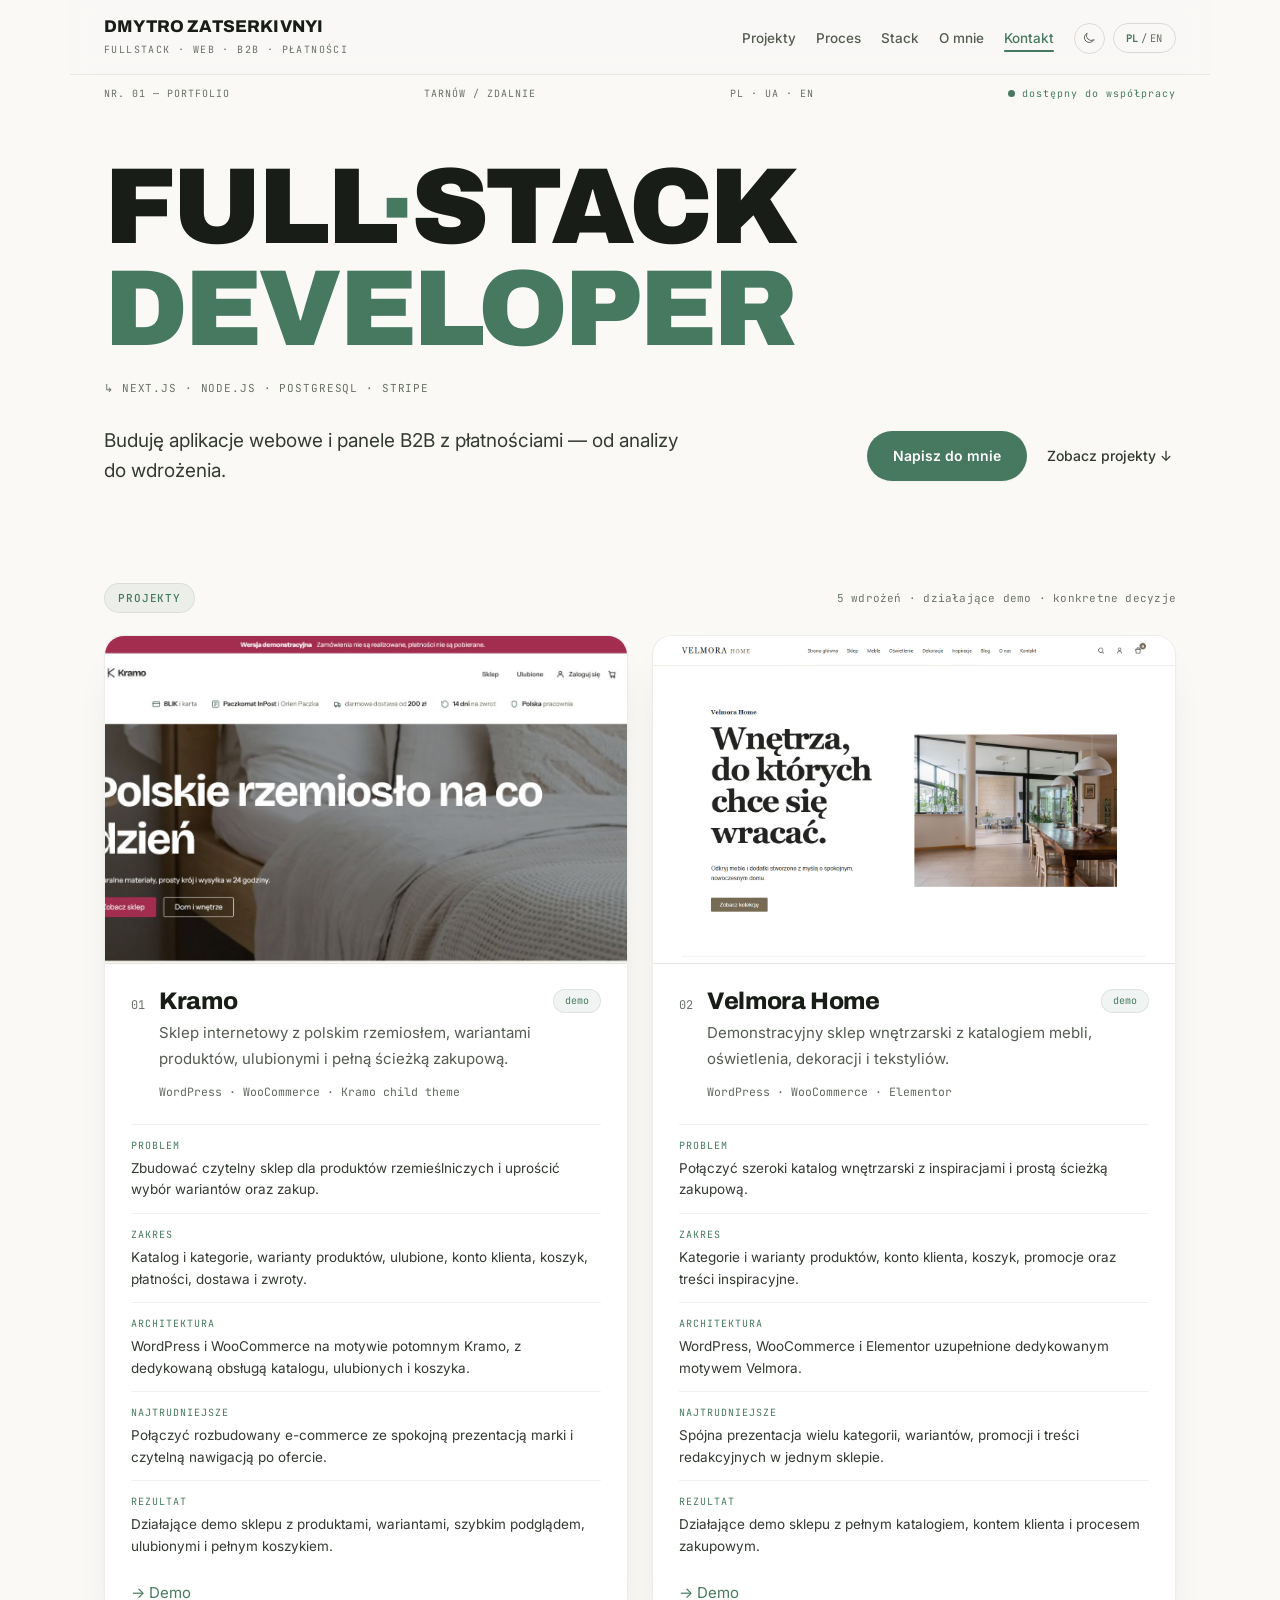
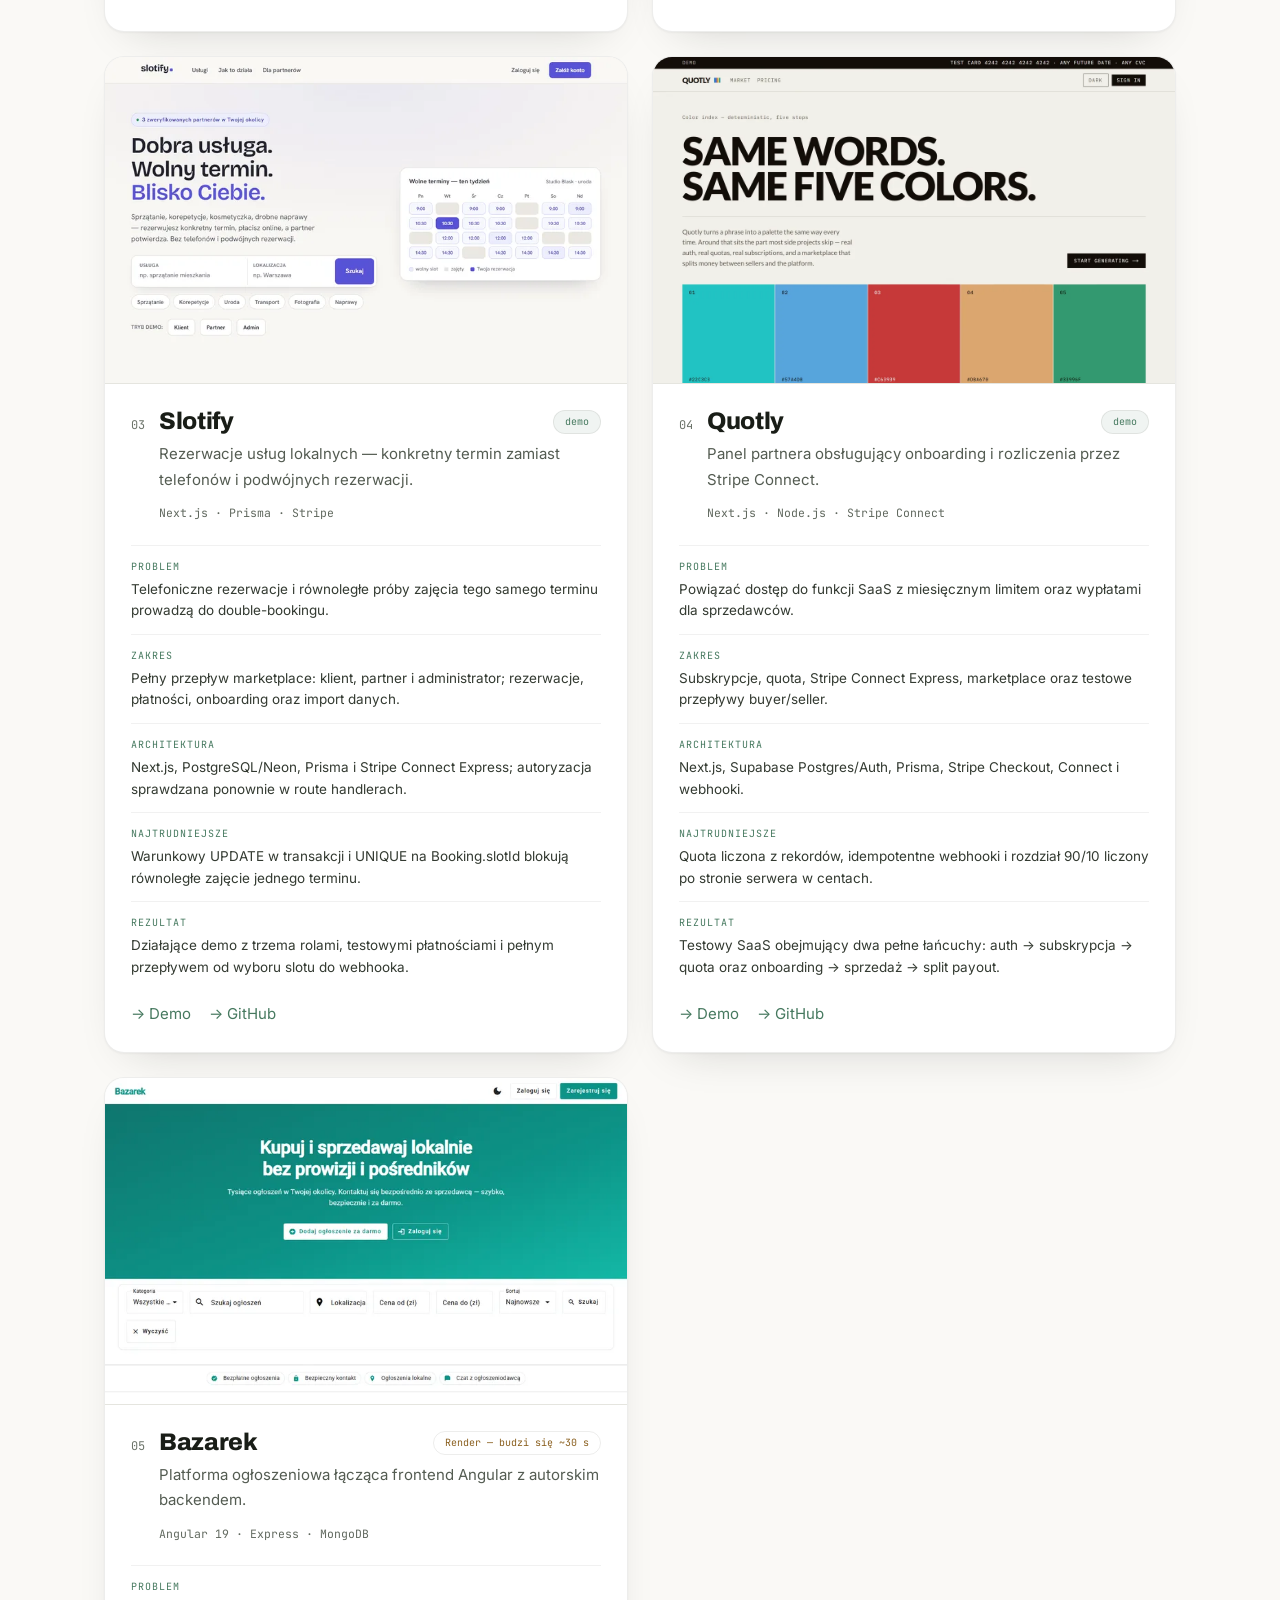
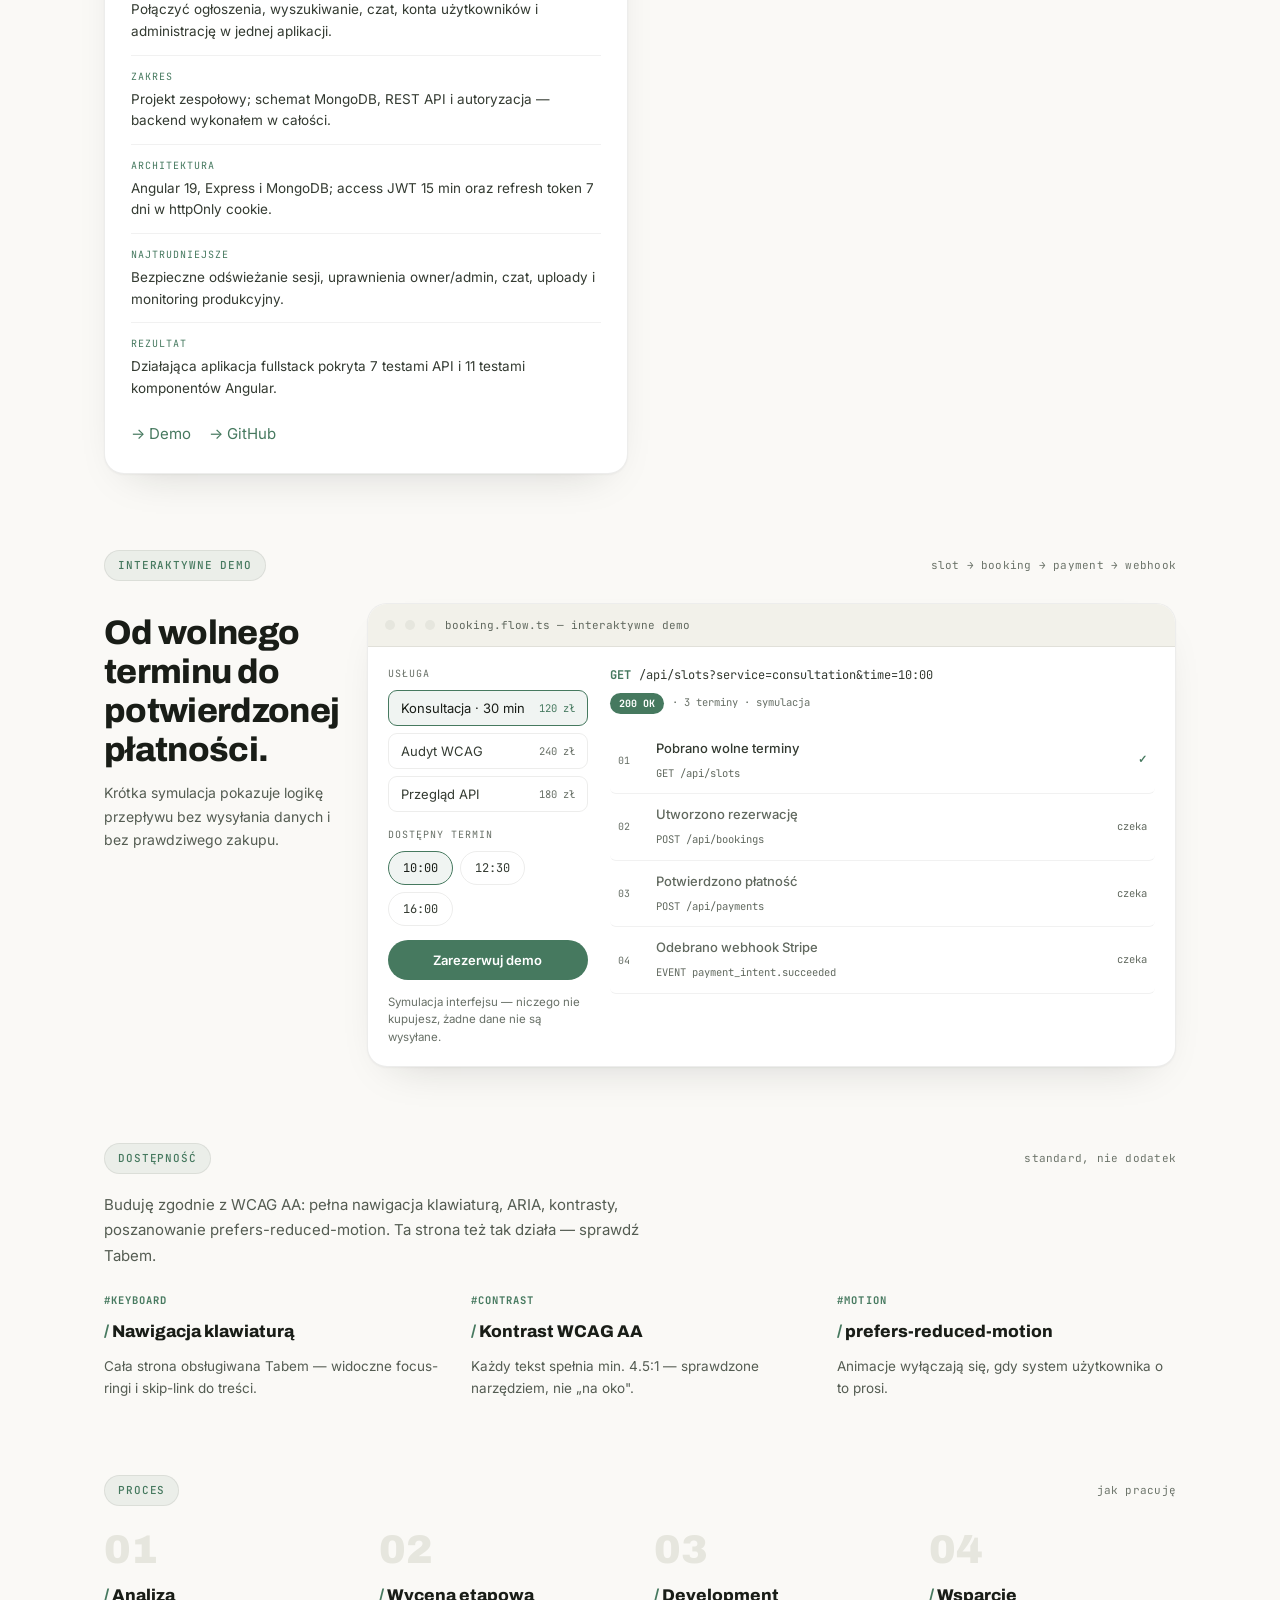
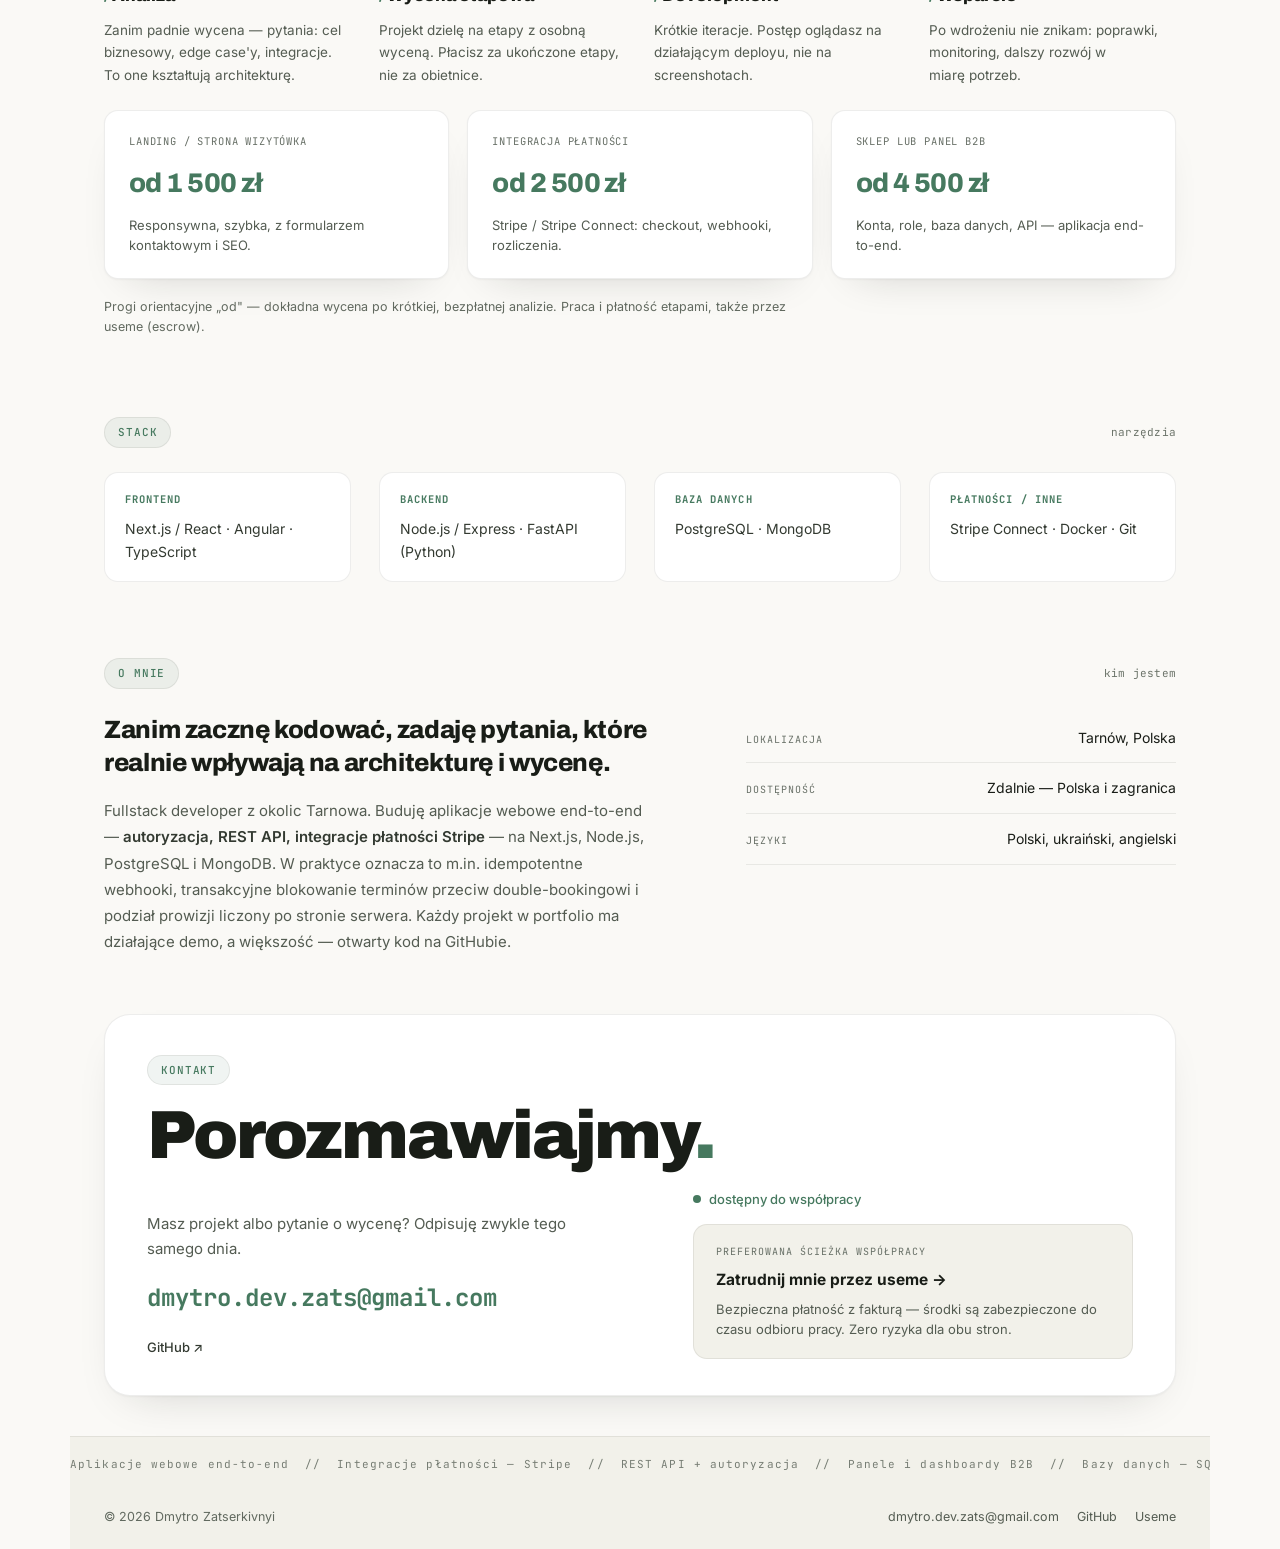
==== index.html @ b6a6f8d4 "Update Kramo demo link" ====
<!DOCTYPE html>
<html lang="pl" data-lang="pl">
<head>
<meta charset="UTF-8">
<script src="theme-init.js"></script>
<meta name="viewport" content="width=device-width, initial-scale=1.0">
<meta name="theme-color" content="#faf9f6">
<title>Dmytro Zatserkivnyi — Fullstack Developer</title>
<meta name="description" content="Fullstack developer — Next.js, Node.js, PostgreSQL, integracje płatności (Stripe Connect). Aplikacje webowe end-to-end, praca zdalna.">
<meta name="robots" content="index, follow, max-image-preview:large">
<meta property="og:type" content="website">
<meta property="og:title" content="Dmytro Zatserkivnyi — Fullstack Developer">
<meta property="og:description" content="Fullstack developer — Next.js, Node.js, PostgreSQL, integracje płatności (Stripe Connect). Aplikacje webowe end-to-end.">
<meta property="og:url" content="https://dmytro-dev.pl/">
<meta property="og:image" content="https://dmytro-dev.pl/og-image.png">
<meta property="og:image:width" content="1200">
<meta property="og:image:height" content="630">
<meta property="og:image:alt" content="Dmytro Zatserkivnyi — Fullstack Developer, Next.js, Node.js, PostgreSQL i Stripe">
<meta name="twitter:card" content="summary_large_image">
<meta name="twitter:title" content="Dmytro Zatserkivnyi — Fullstack Developer">
<meta name="twitter:description" content="Aplikacje webowe i panele B2B z płatnościami — od analizy do wdrożenia.">
<meta name="twitter:image" content="https://dmytro-dev.pl/og-image.png">
<meta name="twitter:image:alt" content="Dmytro Zatserkivnyi — Fullstack Developer">
<link rel="canonical" href="https://dmytro-dev.pl/">
<link rel="sitemap" type="application/xml" href="sitemap.xml">
<link rel="icon" type="image/png" href="favicon.png">
<link rel="preconnect" href="https://fonts.googleapis.com">
<link rel="preconnect" href="https://fonts.gstatic.com" crossorigin>
<link href="https://fonts.googleapis.com/css2?family=Archivo:wght@800;900&family=Inter:wght@400;500;600;700&family=JetBrains+Mono:wght@400;500;700&display=swap" rel="stylesheet">
<noscript><link href="https://fonts.googleapis.com/css2?family=Archivo:wght@800;900&family=Inter:wght@400;500;600;700&family=JetBrains+Mono:wght@400;500;700&display=swap" rel="stylesheet"></noscript>
<link rel="stylesheet" href="styles.css">
<script type="application/ld+json">
{
  "@context": "https://schema.org",
  "@type": "Person",
  "name": "Dmytro Zatserkivnyi",
  "jobTitle": "Fullstack Developer",
  "url": "https://dmytro-dev.pl/",
  "email": "mailto:dmytro.dev.zats@gmail.com",
  "address": { "@type": "PostalAddress", "addressLocality": "Tarnów", "addressCountry": "PL" },
  "sameAs": [
    "https://github.com/DmRzAt",
    "https://useme.com/pl/roles/contractor/dmytro-zatserkivnyi,629682/"
  ],
  "knowsAbout": ["Next.js", "Node.js", "PostgreSQL", "MongoDB", "Stripe Connect", "Angular", "REST API", "WCAG"]
}
</script>
</head>
<body>

<div class="scroll-progress" id="scrollProgress" aria-hidden="true"></div>

<a href="#main" class="skip-link" data-i18n="ui.skip">Przejdź do treści</a>

<div class="sheet">

  <!-- MASTHEAD -->
  <header class="masthead">
    <div>
      <div class="mast-name">DMYTRO ZATSERKIVNYI</div>
      <div class="mast-sub" data-i18n="mast.sub">FULLSTACK · WEB · B2B · PŁATNOŚCI</div>
    </div>
    <div class="mast-right">
      <button class="nav-toggle" id="navToggle" type="button" aria-expanded="false" aria-controls="navLinks">
        <span class="sr-only" data-i18n="nav.menu">Menu</span>
        <span class="nav-toggle-icon" aria-hidden="true"><span></span><span></span></span>
      </button>
      <nav class="nav-links" id="navLinks" aria-label="Główna nawigacja">
        <a href="#projects" class="u-link" data-i18n="nav.projects">Projekty</a>
        <a href="#process" class="u-link" data-i18n="nav.process">Proces</a>
        <a href="#stack" class="u-link" data-i18n="nav.stack">Stack</a>
        <a href="#about" class="u-link" data-i18n="nav.about">O mnie</a>
        <a href="#contact" class="u-link" data-i18n="nav.contact">Kontakt</a>
      </nav>
      <div class="nav-actions">
        <button class="theme-toggle" id="themeToggle" type="button" aria-label="Włącz ciemny motyw" title="Włącz ciemny motyw">
          <span class="sr-only" id="themeToggleLabel">Włącz ciemny motyw</span>
          <svg class="theme-icon theme-icon-sun" viewBox="0 0 24 24" aria-hidden="true">
            <circle cx="12" cy="12" r="3.5"></circle>
            <path d="M12 2v2M12 20v2M4.93 4.93l1.42 1.42M17.66 17.66l1.41 1.41M2 12h2M20 12h2M4.93 19.07l1.42-1.42M17.66 6.34l1.41-1.41"></path>
          </svg>
          <svg class="theme-icon theme-icon-moon" viewBox="0 0 24 24" aria-hidden="true">
            <path d="M20.2 15.3A8.5 8.5 0 0 1 8.7 3.8 8.5 8.5 0 1 0 20.2 15.3Z"></path>
          </svg>
        </button>
        <button class="lang-toggle" id="langToggle" type="button">
          <span class="lang-opt" data-opt="pl">PL</span>/<span class="lang-opt" data-opt="en">EN</span>
        </button>
      </div>
    </div>
  </header>

  <!-- PASEK META -->
  <div class="meta-strip">
    <span data-i18n="meta.nr">NR. 01 — PORTFOLIO</span>
    <span data-i18n="meta.loc">TARNÓW / ZDALNIE</span>
    <span>PL · UA · EN</span>
    <span class="live" data-i18n="hero.eyebrow">dostępny do współpracy</span>
  </div>

  <!-- GIGANTYCZNY NAGŁÓWEK -->
  <div class="headline">
    <h1>
      <span class="sr-only">Dmytro Zatserkivnyi — </span>
      <span class="hl-line hl-solid anim" style="--d:0ms">FULL<span class="dot">·</span>STACK</span>
      <span class="hl-line hl-outline anim" style="--d:80ms">DEVELOPER</span>
    </h1>
    <div class="hl-note anim" style="--d:160ms" data-i18n="hl.note">↳ NEXT.JS · NODE.JS · POSTGRESQL · STRIPE</div>
  </div>

  <!-- KRÓTKI LEAD; dowód pracy zaczyna się bezpośrednio poniżej -->
  <div class="hero-intro">
    <p class="lead-text anim" style="--d:220ms" data-i18n-html="hero.sub">
      Buduję aplikacje webowe i panele B2B z płatnościami — od analizy do wdrożenia.
    </p>
    <div class="cta-row anim" style="--d:280ms">
      <a href="#contact" class="btn btn-primary" data-i18n="hero.cta2">Napisz do mnie</a>
      <a href="#projects" class="text-link u-link"><span data-i18n="hero.cta1">Zobacz projekty</span> ↓</a>
    </div>
  </div>

  <main id="main">

    <!-- PROJEKTY — wszystkie case studies mają równą rangę -->
    <section id="projects">
      <div class="fig-head reveal">
        <h2 class="fig-label" data-i18n="projects.title">Projekty</h2>
        <span class="fig-rule"></span>
        <span class="fig-sub" data-i18n="projects.eyebrow">5 wdrożeń · działające demo · konkretne decyzje</span>
      </div>
      <div class="projects-grid reveal" id="projectsGrid">
        <article class="project-card" data-project-id="kramo">
          <a class="project-media" href="https://p01--kramo-wp--bpk4d66g4n48.code.run/" target="_blank" rel="noopener" aria-label="Otwórz demo Kramo">
            <img src="assets/kramo.jpg" alt="Kramo — strona główna sklepu z polskim rzemiosłem" width="1265" height="712" fetchpriority="high" decoding="async" data-project-image>
          </a>
          <div class="project-content">
            <header class="project-summary">
              <span class="case-index">01</span>
              <h3 class="case-name" data-project-name>Kramo</h3>
              <span class="case-status" data-project-status>demo</span>
              <p class="case-summary-copy" data-project-summary>Sklep internetowy z polskim rzemiosłem, wariantami produktów, ulubionymi i pełną ścieżką zakupową.</p>
              <span class="case-stack" data-project-stack>WordPress · WooCommerce · Kramo child theme</span>
            </header>
            <dl class="case-grid">
              <div class="case-fact"><dt data-i18n="case.problem">Problem</dt><dd data-case-value="problem">Zbudować czytelny sklep dla produktów rzemieślniczych i uprościć wybór wariantów oraz zakup.</dd></div>
              <div class="case-fact"><dt data-i18n="case.scope">Zakres</dt><dd data-case-value="scope">Katalog i kategorie, warianty produktów, ulubione, konto klienta, koszyk, płatności, dostawa i zwroty.</dd></div>
              <div class="case-fact"><dt data-i18n="case.architecture">Architektura</dt><dd data-case-value="architecture">WordPress i WooCommerce na motywie potomnym Kramo, z dedykowaną obsługą katalogu, ulubionych i koszyka.</dd></div>
              <div class="case-fact"><dt data-i18n="case.challenge">Najtrudniejsze</dt><dd data-case-value="challenge">Połączyć rozbudowany e-commerce ze spokojną prezentacją marki i czytelną nawigacją po ofercie.</dd></div>
              <div class="case-fact"><dt data-i18n="case.result">Rezultat</dt><dd data-case-value="result">Działające demo sklepu z produktami, wariantami, szybkim podglądem, ulubionymi i pełnym koszykiem.</dd></div>
            </dl>
            <div class="case-links"><a class="u-link" href="https://p01--kramo-wp--bpk4d66g4n48.code.run/" target="_blank" rel="noopener" data-i18n="links.demo">→ Demo</a></div>
          </div>
        </article>

        <article class="project-card" data-project-id="velmora-home">
          <a class="project-media" href="https://velmorahome.infinityfree.io/?i=1" target="_blank" rel="noopener" aria-label="Otwórz demo Velmora Home">
              <picture>
                <source srcset="assets/velmora-home.avif" type="image/avif">
                <source srcset="assets/velmora-home.webp" type="image/webp">
                <img src="assets/velmora-home.png" alt="Velmora Home — strona główna sklepu z meblami i dekoracjami" width="1440" height="900" loading="lazy" decoding="async" data-project-image>
              </picture>
          </a>
          <div class="project-content">
            <header class="project-summary">
              <span class="case-index">02</span>
              <h3 class="case-name" data-project-name>Velmora Home</h3>
              <span class="case-status" data-project-status>demo</span>
              <p class="case-summary-copy" data-project-summary>Demonstracyjny sklep wnętrzarski z katalogiem mebli, oświetlenia, dekoracji i tekstyliów.</p>
              <span class="case-stack" data-project-stack>WordPress · WooCommerce · Elementor</span>
            </header>
              <dl class="case-grid">
                <div class="case-fact"><dt data-i18n="case.problem">Problem</dt><dd data-case-value="problem">Połączyć szeroki katalog wnętrzarski z inspiracjami i prostą ścieżką zakupową.</dd></div>
                <div class="case-fact"><dt data-i18n="case.scope">Zakres</dt><dd data-case-value="scope">Kategorie i warianty produktów, konto klienta, koszyk, promocje oraz treści inspiracyjne.</dd></div>
                <div class="case-fact"><dt data-i18n="case.architecture">Architektura</dt><dd data-case-value="architecture">WordPress, WooCommerce i Elementor uzupełnione dedykowanym motywem Velmora.</dd></div>
                <div class="case-fact"><dt data-i18n="case.challenge">Najtrudniejsze</dt><dd data-case-value="challenge">Spójna prezentacja wielu kategorii, wariantów, promocji i treści redakcyjnych w jednym sklepie.</dd></div>
                <div class="case-fact"><dt data-i18n="case.result">Rezultat</dt><dd data-case-value="result">Działające demo sklepu z pełnym katalogiem, kontem klienta i procesem zakupowym.</dd></div>
              </dl>
              <div class="case-links"><a class="u-link" href="https://velmorahome.infinityfree.io/?i=1" target="_blank" rel="noopener" data-i18n="links.demo">→ Demo</a></div>
          </div>
        </article>

        <article class="project-card" data-project-id="slotify">
          <a class="project-media" href="https://slotify-rho.vercel.app" target="_blank" rel="noopener" aria-label="Otwórz demo Slotify">
            <img src="assets/slotify.webp" alt="Slotify — strona główna z kalendarzem wolnych terminów" width="1280" height="800" loading="lazy" decoding="async" data-project-image>
          </a>
          <div class="project-content">
            <header class="project-summary">
              <span class="case-index">03</span>
              <h3 class="case-name" data-project-name>Slotify</h3>
              <span class="case-status" data-project-status>demo</span>
              <p class="case-summary-copy" data-project-summary>Rezerwacje usług lokalnych — konkretny termin zamiast telefonów i podwójnych rezerwacji.</p>
              <span class="case-stack" data-project-stack>Next.js · Prisma · Stripe</span>
            </header>
            <dl class="case-grid">
              <div class="case-fact"><dt data-i18n="case.problem">Problem</dt><dd data-case-value="problem">Telefoniczne rezerwacje i równoległe próby zajęcia tego samego terminu prowadzą do double-bookingu.</dd></div>
              <div class="case-fact"><dt data-i18n="case.scope">Zakres</dt><dd data-case-value="scope">Pełny przepływ marketplace: klient, partner i administrator; rezerwacje, płatności, onboarding oraz import danych.</dd></div>
              <div class="case-fact"><dt data-i18n="case.architecture">Architektura</dt><dd data-case-value="architecture">Next.js, PostgreSQL/Neon, Prisma i Stripe Connect Express; autoryzacja sprawdzana ponownie w route handlerach.</dd></div>
              <div class="case-fact"><dt data-i18n="case.challenge">Najtrudniejsze</dt><dd data-case-value="challenge">Warunkowy UPDATE w transakcji i UNIQUE na Booking.slotId blokują równoległe zajęcie jednego terminu.</dd></div>
              <div class="case-fact"><dt data-i18n="case.result">Rezultat</dt><dd data-case-value="result">Działające demo z trzema rolami, testowymi płatnościami i pełnym przepływem od wyboru slotu do webhooka.</dd></div>
            </dl>
            <div class="case-links">
              <a class="u-link" href="https://slotify-rho.vercel.app" target="_blank" rel="noopener" data-i18n="links.demo">→ Demo</a>
              <a class="u-link" href="https://github.com/DmRzAt/Slotify" target="_blank" rel="noopener" data-i18n="links.github">→ GitHub</a>
            </div>
          </div>
        </article>

        <article class="project-card" data-project-id="quotly">
          <a class="project-media" href="https://quotly-flax.vercel.app" target="_blank" rel="noopener" aria-label="Otwórz demo Quotly"><img src="assets/quotly.webp" alt="Quotly — landing z generatorem palet i płatnościami Stripe" width="1280" height="800" loading="lazy" decoding="async" data-project-image></a>
          <div class="project-content">
            <header class="project-summary">
              <span class="case-index">04</span>
              <h3 class="case-name" data-project-name>Quotly</h3>
              <span class="case-status" data-project-status>demo</span>
              <p class="case-summary-copy" data-project-summary>Panel partnera obsługujący onboarding i rozliczenia przez Stripe Connect.</p>
              <span class="case-stack" data-project-stack>Next.js · Node.js · Stripe Connect</span>
            </header>
              <dl class="case-grid">
                <div class="case-fact"><dt data-i18n="case.problem">Problem</dt><dd data-case-value="problem">Powiązać dostęp do funkcji SaaS z miesięcznym limitem oraz wypłatami dla sprzedawców.</dd></div>
                <div class="case-fact"><dt data-i18n="case.scope">Zakres</dt><dd data-case-value="scope">Subskrypcje, quota, Stripe Connect Express, marketplace oraz testowe przepływy buyer/seller.</dd></div>
                <div class="case-fact"><dt data-i18n="case.architecture">Architektura</dt><dd data-case-value="architecture">Next.js, Supabase Postgres/Auth, Prisma, Stripe Checkout, Connect i webhooki.</dd></div>
                <div class="case-fact"><dt data-i18n="case.challenge">Najtrudniejsze</dt><dd data-case-value="challenge">Quota liczona z rekordów, idempotentne webhooki i rozdział 90/10 liczony po stronie serwera w centach.</dd></div>
                <div class="case-fact"><dt data-i18n="case.result">Rezultat</dt><dd data-case-value="result">Testowy SaaS obejmujący dwa pełne łańcuchy: auth → subskrypcja → quota oraz onboarding → sprzedaż → split payout.</dd></div>
              </dl>
              <div class="case-links">
                <a class="u-link" href="https://quotly-flax.vercel.app" target="_blank" rel="noopener" data-i18n="links.demo">→ Demo</a>
                <a class="u-link" href="https://github.com/DmRzAt/quotly" target="_blank" rel="noopener" data-i18n="links.github">→ GitHub</a>
              </div>
          </div>
        </article>

        <article class="project-card" data-project-id="bazarek">
          <a class="project-media" href="https://bazarek-taw.onrender.com" target="_blank" rel="noopener" aria-label="Otwórz demo Bazarek"><img src="assets/bazarek.webp" alt="Bazarek — strona główna platformy ogłoszeniowej" width="1280" height="800" loading="lazy" decoding="async" data-project-image></a>
          <div class="project-content">
            <header class="project-summary">
              <span class="case-index">05</span>
              <h3 class="case-name" data-project-name>Bazarek</h3>
              <span class="case-status case-status-warn" data-project-status>cold start ~30 s</span>
              <p class="case-summary-copy" data-project-summary>Platforma ogłoszeniowa łącząca frontend Angular z autorskim backendem.</p>
              <span class="case-stack" data-project-stack>Angular 19 · Express · MongoDB</span>
            </header>
              <dl class="case-grid">
                <div class="case-fact"><dt data-i18n="case.problem">Problem</dt><dd data-case-value="problem">Połączyć ogłoszenia, wyszukiwanie, czat, konta użytkowników i administrację w jednej aplikacji.</dd></div>
                <div class="case-fact"><dt data-i18n="case.scope">Zakres</dt><dd data-case-value="scope">Projekt zespołowy; schemat MongoDB, REST API i autoryzacja — backend wykonałem w całości.</dd></div>
                <div class="case-fact"><dt data-i18n="case.architecture">Architektura</dt><dd data-case-value="architecture">Angular 19, Express i MongoDB; access JWT 15 min oraz refresh token 7 dni w httpOnly cookie.</dd></div>
                <div class="case-fact"><dt data-i18n="case.challenge">Najtrudniejsze</dt><dd data-case-value="challenge">Bezpieczne odświeżanie sesji, uprawnienia owner/admin, czat, uploady i monitoring produkcyjny.</dd></div>
                <div class="case-fact"><dt data-i18n="case.result">Rezultat</dt><dd data-case-value="result">Działająca aplikacja fullstack pokryta 7 testami API i 11 testami komponentów Angular.</dd></div>
              </dl>
              <div class="case-links">
                <a class="u-link" href="https://bazarek-taw.onrender.com" target="_blank" rel="noopener" data-i18n="links.demo">→ Demo</a>
                <a class="u-link" href="https://github.com/DmRzAt/bazarek" target="_blank" rel="noopener" data-i18n="links.github">→ GitHub</a>
              </div>
          </div>
        </article>
      </div>
    </section>

    <!-- INTERAKTYWNA SYMULACJA — po dowodach pracy -->
    <section id="demo" class="demo-section">
      <div class="fig-head reveal">
        <h2 class="fig-label" data-i18n="demo.sectionTitle">Interaktywne demo</h2>
        <span class="fig-rule"></span>
        <span class="fig-sub" data-i18n="demo.sectionEyebrow">slot → booking → payment → webhook</span>
      </div>
      <div class="demo-section-inner reveal">
        <div class="demo-section-copy">
          <h3 data-i18n="demo.sectionHead">Od wolnego terminu do potwierdzonej płatności.</h3>
          <p data-i18n="demo.sectionCopy">Krótka symulacja pokazuje logikę przepływu bez wysyłania danych i bez prawdziwego zakupu.</p>
        </div>
        <div class="demo-box">
          <div class="demo-header">
            <div class="demo-dot"></div><div class="demo-dot"></div><div class="demo-dot"></div>
            <span class="demo-title" data-i18n="demo.title">booking.flow.ts — interaktywne demo</span>
          </div>
          <div class="booking-demo">
            <div class="booking-controls">
              <div><div class="filter-label" data-i18n="demo.serviceLabel">Usługa</div><div class="service-options" id="serviceOptions"></div></div>
              <div><div class="filter-label" data-i18n="demo.timeLabel">Dostępny termin</div><div class="time-options" id="timeOptions"></div></div>
              <button class="demo-book-btn" id="demoBookBtn" type="button"></button>
              <p class="demo-note" data-i18n="demo.note">Symulacja interfejsu — niczego nie kupujesz, żadne dane nie są wysyłane.</p>
            </div>
            <div class="booking-output">
              <div class="demo-req"><span class="method" id="demoMethod">GET</span><span id="demoUrl">/api/slots</span></div>
              <div class="demo-status" aria-live="polite"><span class="ok" id="demoStatusBadge">200 OK</span><span id="demoMeta"></span></div>
              <ol class="flow-list" id="flowList"></ol>
              <div class="payment-summary" id="paymentSummary" hidden></div>
            </div>
          </div>
        </div>
      </div>
    </section>

    <!-- DOSTĘPNOŚĆ -->
    <section id="a11y">
      <div class="fig-head reveal">
        <h2 class="fig-label" data-i18n="a11y.title">Dostępność</h2>
        <span class="fig-rule"></span>
        <span class="fig-sub" data-i18n="a11y.eyebrow">standard, nie dodatek</span>
      </div>
      <p class="section-lead reveal" data-i18n="a11y.text">Dostępność traktuję jak standard, nie dodatek. Ta strona też tak działa — sprawdź samym Tabem.</p>
      <div class="cols cols-3 reveal" id="a11yGrid"></div>
    </section>

    <!-- PROCES -->
    <section id="process">
      <div class="fig-head reveal">
        <h2 class="fig-label" data-i18n="process.title">Proces</h2>
        <span class="fig-rule"></span>
        <span class="fig-sub" data-i18n="process.eyebrow">jak pracuję</span>
      </div>
      <div class="cols cols-4 reveal" id="processGrid"></div>
      <div class="pricing reveal" id="pricingGrid">
        <!-- fallback bez JS — JS nadpisuje ten sam układ z tłumaczeniem -->
        <div class="price-card">
          <div class="price-name">Landing / strona wizytówka</div>
          <div class="price-value">od 1 500 zł</div>
          <p class="price-desc">Responsywna, szybka, z formularzem kontaktowym i SEO.</p>
        </div>
        <div class="price-card">
          <div class="price-name">Integracja płatności</div>
          <div class="price-value">od 2 500 zł</div>
          <p class="price-desc">Stripe / Stripe Connect: checkout, webhooki, rozliczenia.</p>
        </div>
        <div class="price-card">
          <div class="price-name">Sklep lub panel B2B</div>
          <div class="price-value">od 4 500 zł</div>
          <p class="price-desc">Konta, role, baza danych, API — aplikacja end-to-end.</p>
        </div>
        <p class="pricing-note">Progi orientacyjne „od" — dokładna wycena po krótkiej, bezpłatnej analizie. Praca i płatność etapami, także przez useme (escrow).</p>
      </div>
    </section>

    <!-- STACK -->
    <section id="stack">
      <div class="fig-head reveal">
        <h2 class="fig-label" data-i18n="nav.stack">Stack</h2>
        <span class="fig-rule"></span>
        <span class="fig-sub" data-i18n="stack.eyebrow">narzędzia</span>
      </div>
      <div class="cols cols-4 reveal" id="stackGrid"></div>
    </section>

    <!-- O MNIE -->
    <section id="about">
      <div class="fig-head reveal">
        <h2 class="fig-label" data-i18n="about.title">O mnie</h2>
        <span class="fig-rule"></span>
        <span class="fig-sub" data-i18n="about.eyebrow">kim jestem</span>
      </div>
      <div class="about-grid reveal">
        <div>
          <p class="about-lead" data-i18n="about.lead">Zanim zacznę kodować, zadaję pytania, które realnie wpływają na architekturę i wycenę.</p>
          <p class="about-body" data-i18n-html="about.text">
            Fullstack developer z okolic Tarnowa. Buduję aplikacje webowe end-to-end —
            <strong>autoryzacja, REST API, integracje płatności Stripe</strong> —
            na Next.js, Node.js, PostgreSQL i MongoDB.
          </p>
        </div>
        <div>
          <div class="fact-row">
            <span class="fact-k" data-i18n="about.loc.label">Lokalizacja</span>
            <span class="fact-v">Tarnów, Polska</span>
          </div>
          <div class="fact-row">
            <span class="fact-k" data-i18n="about.av.label">Dostępność</span>
            <span class="fact-v" data-i18n="about.av.value">Zdalnie — Polska i zagranica</span>
          </div>
          <div class="fact-row">
            <span class="fact-k" data-i18n="about.lang.label">Języki</span>
            <span class="fact-v" data-i18n="about.lang.value">Polski, ukraiński, angielski</span>
          </div>
        </div>
      </div>
    </section>

    <!-- OPINIE: ukryta, dopóki TESTIMONIALS w app.js jest puste -->
    <section id="testimonials" hidden>
      <div class="fig-head reveal">
        <h2 class="fig-label" data-i18n="testimonials.title">Opinie</h2>
        <span class="fig-rule"></span>
        <span class="fig-sub" data-i18n="testimonials.eyebrow">opinie klientów</span>
      </div>
      <div class="cols reveal">
        <div class="quotes" id="testimonialsGrid"></div>
      </div>
    </section>

    <!-- KONTAKT -->
    <section id="contact" class="contact">
      <div class="fig-label" data-i18n="nav.contact">Kontakt</div>
      <h2 class="contact-head" data-i18n-html="contact.head">Porozmawiajmy<span class="dot">.</span></h2>
      <div class="contact-row">
        <div>
          <p class="contact-sub" data-i18n="contact.lead">Masz projekt albo pytanie o wycenę? Odpisuję zwykle tego samego dnia.</p>
          <a href="mailto:dmytro.dev.zats@gmail.com" class="mail-big u-link">dmytro.dev.zats@gmail.com</a>
          <div class="contact-links" style="margin-top:18px">
            <a href="https://github.com/DmRzAt" target="_blank" rel="noopener" class="u-link">GitHub ↗</a>
          </div>
        </div>
        <div class="contact-side">
          <span class="avail" data-i18n="hero.eyebrow">dostępny do współpracy</span>
          <a href="https://useme.com/pl/roles/contractor/dmytro-zatserkivnyi,629682/" target="_blank" rel="noopener" class="useme">
            <span class="cu-k" data-i18n="contact.useme.k">preferowana ścieżka współpracy</span>
            <span class="cu-v" data-i18n="contact.useme.v">Zatrudnij mnie przez useme →</span>
            <span class="cu-sub" data-i18n="contact.useme.sub">Bezpieczna płatność z fakturą — środki są zabezpieczone do czasu odbioru pracy.</span>
          </a>
        </div>
      </div>
    </section>

  </main>

  <!-- STOPKA — pas usług -->
  <div class="footer-marquee" aria-hidden="true">
    <div class="marquee-track" id="marqueeTrack"></div>
  </div>

  <footer class="site-footer">
    <span>© 2026 Dmytro Zatserkivnyi</span>
    <span class="site-footer-links">
      <a href="mailto:dmytro.dev.zats@gmail.com" class="u-link">dmytro.dev.zats@gmail.com</a>
      <a href="https://github.com/DmRzAt" target="_blank" rel="noopener" class="u-link">GitHub</a>
      <a href="https://useme.com/pl/roles/contractor/dmytro-zatserkivnyi,629682/" target="_blank" rel="noopener" class="u-link">Useme</a>
    </span>
  </footer>

</div>

<noscript>
  <div style="max-width:1140px;margin:0 auto;padding:24px;font-family:system-ui,sans-serif">
    Case studies, linki i kontakt działają bez JavaScript. Interaktywne demo,
    przełącznik języka i przełącznik motywu wymagają JavaScript.
  </div>
</noscript>

<script src="app.js" defer></script>
<!-- Vercel Web Analytics — działa tylko na deployu Vercel; lokalnie cicho 404 -->
<script defer src="/_vercel/insights/script.js"></script>
</body>
</html>
---- styles.css ----
/* =====================================================================
   DMYTRO.DEV — miękki styl "inżyniera-freelancera":
   ciepłe tło, białe karty z cieniem i zaokrągleniami, Inter dla tekstu,
   mono tylko jako techniczny akcent (stack, etykiety, demo).
   ===================================================================== */

/* fallbacki dopasowane metrycznie — swap fontów nie przesuwa layoutu (CLS 0) */
@font-face {
  font-family: 'Archivo Fallback';
  src: local('Arial');
  size-adjust: 101%;
  ascent-override: 92%;
  descent-override: 24%;
  line-gap-override: 0%;
}
@font-face {
  font-family: 'Inter Fallback';
  src: local('Arial');
  size-adjust: 107%;
  ascent-override: 90%;
  descent-override: 22%;
  line-gap-override: 0%;
}
@font-face {
  font-family: 'JetBrains Mono Fallback';
  src: local('Consolas'), local('Courier New');
  size-adjust: 109%;
  ascent-override: 102%;
  descent-override: 30%;
  line-gap-override: 0%;
}

/* jasny motyw (domyślny) — ciepły papier, białe karty */
:root,
:root[data-theme='light'] {
  color-scheme: light;
  --bg: #faf9f6;
  --panel: #ffffff;
  --panel-2: #f2f1ea;
  --footer: #f2f1ea;
  --text: #191d17;
  --text-2: #333a31;
  --muted: #545c52;
  --dim: #61695f;
  --dim-2: #687067;
  --faint: #6c746a;
  --ghost: #e6e6de;
  /* przygaszona szałwiowa zieleń zamiast "kwaśnej" — spokojniej, mniej neonu */
  --accent: #46795f;
  --accent-hi: #365e4a;
  --accent-ink: #ffffff;
  --accent-wash: rgba(70, 121, 95, 0.08);
  --amber: #8a5f1e;
  --rule: rgba(25, 29, 23, 0.14);
  --rule-soft: rgba(25, 29, 23, 0.08);
  --rule-row: rgba(25, 29, 23, 0.06);
  --shot-bg: #f6f6f1;
  --glass: rgba(250, 249, 246, 0.86);
  --shadow-card: 0 1px 2px rgba(25, 29, 23, 0.04), 0 18px 44px -26px rgba(25, 29, 23, 0.22);
  --shadow-pop: 0 2px 6px rgba(25, 29, 23, 0.06), 0 24px 56px -28px rgba(25, 29, 23, 0.3);
}

/* ciemny motyw — miękka zieleń zamiast "hakerskiej" czerni */
:root[data-theme='dark'] {
  color-scheme: dark;
  --bg: #151815;
  --panel: #1b1f1b;
  --panel-2: #21251f;
  --footer: #111411;
  --text: #edefe9;
  --text-2: #ccd3c9;
  --muted: #9aa398;
  --dim: #8b948a;
  --dim-2: #7d867d;
  --faint: #757f76;
  --ghost: #2c332c;
  /* miękka szałwia zamiast neonowej mięty */
  --accent: #8fc4a6;
  --accent-hi: #aed6bf;
  --accent-ink: #14201a;
  --accent-wash: rgba(143, 196, 166, 0.09);
  --amber: #cfa45e;
  --rule: rgba(255, 255, 255, 0.14);
  --rule-soft: rgba(255, 255, 255, 0.08);
  --rule-row: rgba(255, 255, 255, 0.06);
  --shot-bg: #171b17;
  --glass: rgba(21, 24, 21, 0.86);
  --shadow-card: 0 1px 2px rgba(0, 0, 0, 0.35), 0 18px 44px -26px rgba(0, 0, 0, 0.6);
  --shadow-pop: 0 2px 6px rgba(0, 0, 0, 0.4), 0 24px 56px -28px rgba(0, 0, 0, 0.7);
}

:root {
  --display: 'Archivo', 'Archivo Fallback', system-ui, sans-serif;
  --sans: 'Inter', 'Inter Fallback', system-ui, sans-serif;
  --mono: 'JetBrains Mono', 'JetBrains Mono Fallback', ui-monospace, monospace;
  --pad: 34px;
  --r-lg: 20px;
  --r-md: 14px;
  --r-sm: 9px;
  --ease-out: cubic-bezier(0.16, 0.84, 0.44, 1);
}

* { box-sizing: border-box; margin: 0; padding: 0; }

html { scroll-behavior: smooth; background: var(--bg); }
main > section { scroll-margin-top: 92px; }

body {
  background: var(--bg);
  color: var(--text);
  font-family: var(--sans);
  font-size: 15px;
  line-height: 1.7;
  overflow-x: clip;
  -webkit-font-smoothing: antialiased;
}

a { color: var(--accent); text-decoration: none; }
a:hover { color: var(--accent-hi); }
img { max-width: 100%; display: block; }
::selection { background: var(--accent); color: var(--accent-ink); }

a:focus-visible,
button:focus-visible {
  outline: 2px solid var(--accent);
  outline-offset: 2px;
  border-radius: 4px;
}

.sr-only {
  position: absolute;
  width: 1px; height: 1px;
  padding: 0; margin: -1px;
  overflow: hidden;
  clip: rect(0 0 0 0);
  white-space: nowrap;
  border: 0;
}

.skip-link {
  position: absolute;
  left: 12px;
  top: -60px;
  z-index: 100;
  background: var(--accent);
  color: var(--accent-ink);
  font-weight: 700;
  font-size: 13px;
  padding: 10px 18px;
  border-radius: 999px;
  transition: top 0.15s;
}
.skip-link:focus { top: 10px; color: var(--accent-ink); }

/* ---------- RAMA STRONY ---------- */
.sheet {
  max-width: 1140px;
  margin: 0 auto;
  position: relative;
  min-height: 100vh;
}

.scroll-progress {
  position: fixed;
  top: 0; left: 0;
  height: 3px;
  width: 100%;
  transform: scaleX(0);
  transform-origin: 0 50%;
  background: var(--accent);
  z-index: 60;
  will-change: transform;
  border-radius: 0 999px 999px 0;
}

/* ---------- MASTHEAD ---------- */
.masthead {
  position: sticky;
  top: 0;
  z-index: 20;
  background: var(--glass);
  backdrop-filter: blur(10px);
  -webkit-backdrop-filter: blur(10px);
  display: flex;
  align-items: center;
  justify-content: space-between;
  gap: 20px;
  padding: 18px var(--pad) 16px;
  border-bottom: 1px solid var(--rule-soft);
}
.mast-name {
  font-family: var(--display);
  font-weight: 800;
  font-size: 17px;
  letter-spacing: 0.01em;
  line-height: 1;
  color: var(--text);
}
.mast-sub {
  font-family: var(--mono);
  font-size: 10px;
  color: var(--dim-2);
  letter-spacing: 0.14em;
  margin-top: 6px;
}
.mast-right { display: flex; align-items: center; gap: 20px; }

.nav-links { display: flex; gap: 20px; font-size: 13.5px; font-weight: 500; }
.nav-links a { color: var(--muted); }
.nav-links a:hover { color: var(--text); }
.nav-links a.active { color: var(--accent); }
.nav-links a.active::after { width: 100%; }

/* podkreślenie rysowane od lewej */
.u-link { position: relative; }
.u-link::after {
  content: '';
  position: absolute;
  left: 0; bottom: -3px;
  width: 0; height: 2px;
  border-radius: 999px;
  background: var(--accent);
  transition: width 0.28s ease;
}
.u-link:hover::after,
.u-link:focus-visible::after { width: 100%; }

.nav-actions { display: flex; align-items: center; gap: 8px; }

.lang-toggle {
  display: flex;
  gap: 2px;
  align-items: center;
  border: 1px solid var(--rule);
  border-radius: 999px;
  background: transparent;
  color: var(--dim);
  font-family: var(--mono);
  font-size: 10.5px;
  letter-spacing: 0.06em;
  padding: 7px 12px;
  cursor: pointer;
  transition: border-color 0.18s ease, color 0.18s ease;
}
.lang-toggle:hover { border-color: var(--accent); color: var(--text); }
.lang-opt { color: var(--dim-2); }
.lang-opt.active { color: var(--accent); font-weight: 700; }

.theme-toggle {
  display: inline-flex;
  align-items: center;
  justify-content: center;
  width: 31px; height: 31px;
  border: 1px solid var(--rule);
  border-radius: 999px;
  background: transparent;
  color: var(--dim);
  cursor: pointer;
  transition: border-color 0.18s ease, color 0.18s ease;
}
.theme-toggle:hover { border-color: var(--accent); color: var(--accent); }
.theme-icon { width: 14px; height: 14px; fill: none; stroke: currentColor; stroke-width: 1.7; stroke-linecap: round; }
:root[data-theme='dark'] .theme-icon-moon { display: none; }
:root[data-theme='light'] .theme-icon-sun { display: none; }

.nav-toggle {
  display: none;
  width: 34px; height: 31px;
  border: 1px solid var(--rule);
  border-radius: 999px;
  background: transparent;
  color: var(--text);
  cursor: pointer;
  align-items: center;
  justify-content: center;
}
.nav-toggle-icon { display: block; width: 13px; }
.nav-toggle-icon span { display: block; height: 2px; border-radius: 999px; background: currentColor; margin: 3px 0; }

/* ---------- PASEK META ---------- */
.meta-strip {
  display: flex;
  justify-content: space-between;
  flex-wrap: wrap;
  gap: 6px 18px;
  padding: 10px var(--pad);
  font-family: var(--mono);
  font-size: 10px;
  letter-spacing: 0.1em;
  color: var(--dim-2);
}
.meta-strip .live { color: var(--accent); display: inline-flex; align-items: center; gap: 7px; }
.meta-strip .live::before {
  content: '';
  width: 7px; height: 7px;
  border-radius: 50%;
  background: var(--accent);
  animation: pulse 2.4s ease-in-out infinite;
}

/* ---------- NAGŁÓWEK HERO ---------- */
.headline { padding: 46px var(--pad) 10px; }
.headline h1 { margin: 0; }
.hl-line {
  display: block;
  font-family: var(--display);
  font-size: clamp(44px, 9.6vw, 108px);
  letter-spacing: -0.035em;
  color: var(--text);
}
.hl-solid { font-weight: 900; line-height: 0.92; }
.hl-solid .dot { color: var(--accent); }
/* druga linia: pełny kolor akcentu zamiast "drucianego" konturu */
.hl-outline {
  font-weight: 900;
  line-height: 0.98;
  color: var(--accent);
  -webkit-text-fill-color: currentColor;
}
.hl-note {
  font-family: var(--mono);
  font-size: 11px;
  color: var(--dim-2);
  letter-spacing: 0.08em;
  margin-top: 16px;
}

/* ---------- LEAD ---------- */
.hero-intro {
  display: flex;
  align-items: center;
  justify-content: space-between;
  gap: 28px;
  padding: 18px var(--pad) 44px;
}
.hero-intro .lead-text { max-width: 640px; margin-bottom: 0; }
.lead-text {
  font-family: var(--sans);
  font-size: 19px;
  font-weight: 400;
  line-height: 1.6;
  color: var(--text-2);
  margin-bottom: 22px;
  text-wrap: pretty;
}
.cta-row { display: flex; align-items: center; gap: 16px; flex-wrap: wrap; }

.btn {
  font-family: var(--sans);
  font-weight: 600;
  font-size: 14px;
  padding: 13px 26px;
  border: none;
  border-radius: 999px;
  cursor: pointer;
  transition: transform 0.18s ease, background 0.18s ease, box-shadow 0.18s ease;
}
.btn-primary { background: var(--accent); color: var(--accent-ink); box-shadow: var(--shadow-card); }
.btn-primary:hover { transform: translateY(-2px); background: var(--accent-hi); color: var(--accent-ink); box-shadow: var(--shadow-pop); }
.text-link { font-family: var(--sans); font-weight: 500; font-size: 14px; color: var(--text-2); padding: 12px 4px; }
.text-link:hover { color: var(--accent); }

/* ---------- NAGŁÓWKI SEKCJI ---------- */
main > section { padding-top: 26px; }

.fig-head { display: flex; align-items: baseline; gap: 16px; padding: 26px var(--pad) 0; }
.fig-label {
  font-family: var(--mono);
  font-weight: 500;
  font-size: 11px;
  letter-spacing: 0.08em;
  color: var(--accent);
  text-transform: uppercase;
  white-space: nowrap;
  background: var(--accent-wash);
  border: 1px solid var(--rule-soft);
  border-radius: 999px;
  padding: 5px 13px;
}
.fig-rule { flex: 1; height: 1px; background: none; }
.fig-sub { font-family: var(--mono); font-size: 11px; color: var(--faint); white-space: nowrap; letter-spacing: 0.02em; }

/* ---------- PROJEKTY — wszystkie karty mają równą rangę ---------- */
.projects-grid {
  display: grid;
  grid-template-columns: repeat(2, minmax(0, 1fr));
  gap: 24px;
  margin: 22px var(--pad) 24px;
}
.project-card {
  display: flex;
  min-width: 0;
  flex-direction: column;
  overflow: hidden;
  background: var(--panel);
  border: 1px solid var(--rule-soft);
  border-radius: var(--r-lg);
  box-shadow: var(--shadow-card);
}
.project-media {
  display: block;
  overflow: hidden;
  border-bottom: 1px solid var(--rule-soft);
  background: var(--shot-bg);
}
.project-media picture { display: block; }
.project-media img {
  display: block;
  width: 100%;
  height: auto;
  aspect-ratio: 16 / 10;
  object-fit: cover;
  object-position: top;
  transition: transform 0.45s var(--ease-out);
}
.project-media:hover img { transform: scale(1.02); }
.project-content {
  display: flex;
  flex: 1;
  min-width: 0;
  flex-direction: column;
  padding: 24px 26px 26px;
}
.project-summary {
  display: grid;
  grid-template-columns: max-content minmax(0, 1fr) max-content;
  grid-template-areas:
    'index name    status'
    '.     summary summary'
    '.     stack   stack';
  align-items: baseline;
  gap: 5px 14px;
  margin-bottom: 22px;
}
.case-grid {
  display: grid;
  grid-template-columns: repeat(2, minmax(0, 1fr));
  gap: 16px;
}
.project-card .case-grid {
  grid-template-columns: 1fr;
  gap: 12px;
}
.case-fact {
  padding: 12px 0 0;
  border-top: 1px solid var(--rule-row);
}
.case-fact:last-child { grid-column: 1 / -1; }
.project-card .case-fact:last-child { grid-column: auto; }
.case-fact dt {
  margin-bottom: 4px;
  color: var(--accent);
  font-family: var(--mono);
  font-size: 10px;
  letter-spacing: 0.1em;
  text-transform: uppercase;
}
.case-fact dd { color: var(--text-2); font-size: 13.5px; line-height: 1.6; }
.case-links { display: flex; align-items: center; gap: 18px; flex-wrap: wrap; margin-top: auto; padding-top: 22px; }
.case-index {
  grid-area: index;
  font-family: var(--mono);
  color: var(--faint);
  font-size: 12px;
}
.case-name {
  grid-area: name;
  font-family: var(--display);
  color: var(--text);
  font-weight: 800;
  font-size: 24px;
  letter-spacing: -0.015em;
  line-height: 1.15;
}
.case-summary-copy { grid-area: summary; color: var(--muted); font-size: 15px; max-width: 680px; }
.case-stack { grid-area: stack; font-family: var(--mono); color: var(--dim); font-size: 11.5px; margin-top: 6px; }
.case-status {
  grid-area: status;
  align-self: center;
  padding: 4px 11px;
  background: var(--accent-wash);
  border: 1px solid var(--rule-soft);
  border-radius: 999px;
  color: var(--accent);
  font-family: var(--mono);
  font-size: 10px;
  line-height: 1.4;
  white-space: nowrap;
}
.case-status-warn { color: var(--amber); background: transparent; }

/* ---------- SEKCJA DEMO ---------- */
.demo-section-inner {
  display: grid;
  grid-template-columns: minmax(210px, 0.45fr) minmax(0, 1.55fr);
  gap: 28px;
  align-items: start;
  padding: 22px var(--pad) 24px;
}
.demo-section-copy { padding-top: 10px; }
.demo-section-copy h3 {
  margin-bottom: 12px;
  color: var(--text);
  font-family: var(--display);
  font-weight: 800;
  font-size: clamp(24px, 3vw, 34px);
  line-height: 1.15;
  letter-spacing: -0.02em;
  text-wrap: balance;
}
.demo-section-copy p { color: var(--muted); font-size: 14px; line-height: 1.7; }

.section-lead {
  padding: 0 var(--pad);
  margin-top: 18px;
  font-size: 15px;
  line-height: 1.7;
  color: var(--muted);
  max-width: 640px;
}

/* ---------- KOLUMNY (proces / stack / dostępność) ---------- */
.cols { display: grid; gap: 28px; padding: 24px var(--pad) 24px; }
.cols-4 { grid-template-columns: repeat(4, 1fr); }
.cols-3 { grid-template-columns: repeat(3, 1fr); }

.col-step { padding: 0; }
.col-num {
  font-family: var(--display);
  font-weight: 900;
  font-size: 40px;
  line-height: 1;
  color: var(--ghost);
  margin-bottom: 12px;
}
.col-title {
  font-family: var(--display);
  font-weight: 800;
  font-size: 17px;
  color: var(--text);
  margin-bottom: 8px;
}
.col-title .slash { color: var(--accent); }
.col-desc { font-size: 13.5px; line-height: 1.65; color: var(--muted); text-wrap: pretty; }

.col-stack {
  padding: 18px 20px;
  background: var(--panel);
  border: 1px solid var(--rule-soft);
  border-radius: var(--r-md);
}
.col-cat {
  font-family: var(--mono);
  font-weight: 700;
  font-size: 10.5px;
  letter-spacing: 0.1em;
  text-transform: uppercase;
  color: var(--accent);
  margin-bottom: 8px;
}
.col-items { font-size: 14px; line-height: 1.65; color: var(--text-2); }

/* ---------- ORIENTACYJNE CENY (w sekcji Proces) ---------- */
.pricing {
  display: grid;
  grid-template-columns: repeat(3, 1fr);
  gap: 18px;
  padding: 0 var(--pad) 28px;
}
.price-card {
  background: var(--panel);
  border: 1px solid var(--rule-soft);
  border-radius: var(--r-md);
  box-shadow: var(--shadow-card);
  padding: 22px 24px;
}
.price-name {
  font-family: var(--mono);
  font-size: 10.5px;
  letter-spacing: 0.08em;
  text-transform: uppercase;
  color: var(--dim-2);
  margin-bottom: 10px;
}
.price-value {
  font-family: var(--display);
  font-weight: 800;
  font-size: 27px;
  letter-spacing: -0.02em;
  color: var(--accent);
  margin-bottom: 8px;
}
.price-desc { font-size: 13px; line-height: 1.6; color: var(--muted); }
.pricing-note {
  grid-column: 1 / -1;
  font-size: 12.5px;
  line-height: 1.6;
  color: var(--dim);
  max-width: 720px;
}

/* ---------- O MNIE ---------- */
.about-grid {
  display: grid;
  grid-template-columns: 1.4fr 1fr;
  gap: 40px;
  padding: 24px var(--pad) 24px;
}
.about-lead {
  font-family: var(--display);
  font-weight: 800;
  font-size: 25px;
  line-height: 1.35;
  letter-spacing: -0.015em;
  color: var(--text);
  margin-bottom: 18px;
  text-wrap: pretty;
}
.about-body { font-size: 15px; line-height: 1.75; color: var(--muted); max-width: 540px; text-wrap: pretty; }
.about-body strong { color: var(--text-2); font-weight: 600; }
.fact-row {
  display: flex;
  justify-content: space-between;
  align-items: baseline;
  gap: 16px;
  padding: 13px 0;
  border-bottom: 1px solid var(--rule-soft);
}
.fact-k { font-family: var(--mono); font-size: 10px; letter-spacing: 0.1em; color: var(--dim-2); text-transform: uppercase; }
.fact-v { font-size: 14px; color: var(--text); text-align: right; }

/* ---------- OPINIE ---------- */
.quotes { display: grid; grid-template-columns: repeat(auto-fit, minmax(280px, 1fr)); gap: 20px; }
.quote {
  background: var(--panel);
  border: 1px solid var(--rule-soft);
  border-radius: var(--r-md);
  box-shadow: var(--shadow-card);
  padding: 22px 24px;
}
.quote blockquote {
  font-family: var(--sans);
  font-size: 16px;
  line-height: 1.6;
  color: var(--text);
  margin-bottom: 14px;
}
.q-name { display: block; font-size: 13px; color: var(--text-2); font-weight: 600; }
.q-role { display: block; font-size: 12px; color: var(--dim-2); }

/* ---------- KONTAKT — miękka karta ---------- */
.contact {
  margin: 34px var(--pad) 40px;
  padding: 40px 42px 36px;
  background: var(--panel);
  border: 1px solid var(--rule-soft);
  border-radius: calc(var(--r-lg) + 6px);
  box-shadow: var(--shadow-card);
}
.contact .fig-label { display: inline-block; }
.contact-head {
  font-family: var(--display);
  font-weight: 900;
  font-size: clamp(36px, 6vw, 68px);
  line-height: 0.95;
  letter-spacing: -0.03em;
  color: var(--text);
  margin: 18px 0 20px;
}
.contact-head .dot { color: var(--accent); }
.contact-row { display: flex; align-items: flex-end; justify-content: space-between; flex-wrap: wrap; gap: 24px; }
.contact-sub { font-size: 15px; color: var(--muted); margin-bottom: 16px; max-width: 460px; }
.mail-big {
  font-family: var(--mono);
  font-weight: 700;
  font-size: clamp(16px, 3vw, 24px);
  color: var(--accent);
  word-break: break-all;
}
.contact-side { display: flex; flex-direction: column; align-items: flex-start; gap: 14px; }
.avail { display: inline-flex; align-items: center; gap: 8px; font-size: 13px; font-weight: 500; color: var(--accent); }
.avail::before {
  content: '';
  width: 8px; height: 8px;
  border-radius: 50%;
  background: var(--accent);
  animation: pulse 2.4s ease-in-out infinite;
}
.useme {
  display: block;
  border: 1px solid var(--rule-soft);
  background: var(--panel-2);
  border-radius: var(--r-md);
  padding: 18px 22px;
  max-width: 440px;
  transition: transform 0.18s ease, border-color 0.18s ease, box-shadow 0.18s ease;
}
.useme:hover { transform: translateY(-2px); border-color: var(--accent); box-shadow: var(--shadow-card); }
.cu-k { display: block; font-family: var(--mono); font-size: 10px; letter-spacing: 0.1em; text-transform: uppercase; color: var(--dim-2); }
.cu-v { display: block; font-weight: 700; font-size: 15.5px; color: var(--text); margin: 7px 0 6px; }
.useme:hover .cu-v { color: var(--accent); }
.cu-sub { display: block; font-size: 13px; line-height: 1.55; color: var(--muted); }
.contact-links { display: flex; gap: 20px; font-size: 13px; font-weight: 500; }
.contact-links a { color: var(--text-2); }
.contact-links a:hover { color: var(--accent); }

/* ---------- STOPKA — pas przewijany ---------- */
.footer-marquee {
  border-top: 1px solid var(--rule-soft);
  overflow: hidden;
  padding: 13px 0;
  background: var(--footer);
  white-space: nowrap;
}
.marquee-track {
  display: inline-block;
  animation: marq 32s linear infinite;
  font-family: var(--mono);
  font-size: 11px;
  letter-spacing: 0.1em;
  color: var(--dim);
}
.footer-marquee:hover .marquee-track { animation-play-state: paused; }
.marquee-track span { opacity: 0.85; }

.site-footer {
  display: flex;
  justify-content: space-between;
  align-items: center;
  flex-wrap: wrap;
  gap: 10px 20px;
  padding: 18px var(--pad) 22px;
  font-size: 12.5px;
  color: var(--dim);
  background: var(--footer);
}
.site-footer-links { display: flex; gap: 18px; flex-wrap: wrap; }
.site-footer-links a { color: var(--muted); }
.site-footer-links a:hover { color: var(--accent); }

/* ---------- DEMO (booking.flow) ---------- */
.demo-box {
  background: var(--panel);
  border: 1px solid var(--rule-soft);
  border-radius: var(--r-lg);
  overflow: hidden;
  box-shadow: var(--shadow-card);
}
.demo-header {
  display: flex;
  align-items: center;
  gap: 10px;
  padding: 12px 17px;
  border-bottom: 1px solid var(--rule-soft);
  background: var(--panel-2);
}
.demo-dot { width: 10px; height: 10px; border-radius: 50%; background: var(--ghost); }
.demo-title { font-family: var(--mono); font-size: 11px; color: var(--dim); }
.booking-demo { display: grid; grid-template-columns: 200px 1fr; gap: 22px; padding: 18px 20px 20px; }
.booking-controls { display: flex; flex-direction: column; gap: 14px; }
.filter-label {
  font-family: var(--mono);
  font-size: 10px;
  letter-spacing: 0.1em;
  text-transform: uppercase;
  color: var(--dim-2);
  margin-bottom: 8px;
}
.service-options { display: flex; flex-direction: column; gap: 7px; }
.service-option {
  display: flex;
  justify-content: space-between;
  align-items: center;
  gap: 10px;
  width: 100%;
  padding: 9px 12px;
  background: transparent;
  border: 1px solid var(--rule-soft);
  border-radius: var(--r-sm);
  color: var(--text-2);
  font-family: var(--sans);
  font-size: 13px;
  cursor: pointer;
  text-align: left;
  transition: border-color 0.18s ease, color 0.18s ease, background 0.18s ease;
}
.service-option small { color: var(--dim-2); font-family: var(--mono); font-size: 10.5px; }
.service-option:hover { border-color: var(--accent); color: var(--text); }
.service-option.is-selected { border-color: var(--accent); background: var(--accent-wash); color: var(--text); }
.service-option.is-selected small { color: var(--accent); }
.time-options { display: flex; flex-wrap: wrap; gap: 7px; }
.time-option {
  padding: 8px 14px;
  background: transparent;
  border: 1px solid var(--rule-soft);
  border-radius: 999px;
  color: var(--text-2);
  font-family: var(--mono);
  font-size: 12px;
  cursor: pointer;
  transition: border-color 0.18s ease, background 0.18s ease;
}
.time-option:hover { border-color: var(--accent); }
.time-option.is-selected { border-color: var(--accent); background: var(--accent-wash); color: var(--text); }
.demo-book-btn {
  padding: 12px 18px;
  background: var(--accent);
  color: var(--accent-ink);
  border: none;
  border-radius: 999px;
  font-family: var(--sans);
  font-weight: 600;
  font-size: 13px;
  cursor: pointer;
  transition: transform 0.18s ease, background 0.18s ease;
}
.demo-book-btn:hover:not(:disabled) { transform: translateY(-2px); background: var(--accent-hi); }
.demo-book-btn:disabled { opacity: 0.55; cursor: default; }
.demo-note { font-size: 11.5px; line-height: 1.5; color: var(--dim-2); }

.booking-output { display: flex; flex-direction: column; }
.demo-req { font-family: var(--mono); font-size: 12px; color: var(--text-2); margin-bottom: 7px; word-break: break-all; }
.demo-req .method { color: var(--accent); font-weight: 700; margin-right: 8px; }
.demo-status { display: flex; align-items: center; gap: 8px; font-family: var(--mono); font-size: 10.5px; color: var(--dim-2); margin-bottom: 14px; }
.demo-status .ok {
  background: var(--accent);
  color: var(--accent-ink);
  font-weight: 700;
  font-size: 10px;
  padding: 2px 9px;
  border-radius: 999px;
}
.demo-status .ok.pending { background: var(--ghost); color: var(--dim); }
.flow-list { list-style: none; display: flex; flex-direction: column; }
.flow-step {
  display: grid;
  grid-template-columns: 26px 1fr auto;
  gap: 12px;
  align-items: center;
  padding: 9px 8px;
  border-bottom: 1px solid var(--rule-row);
  border-radius: 6px;
  transition: background 0.2s ease, opacity 0.2s ease;
}
.flow-index { font-family: var(--mono); font-size: 10px; color: var(--dim-2); }
.flow-copy strong { display: block; font-size: 13px; font-weight: 500; color: var(--text-2); }
.flow-copy code { font-family: var(--mono); font-size: 10.5px; color: var(--dim); }
.flow-state { font-family: var(--mono); font-size: 10.5px; color: var(--dim); }
/* stan "czeka" oznaczamy kolorem, nie przezroczystością — opacity psuje kontrast */
.flow-step.is-waiting .flow-copy strong { color: var(--dim); }
.flow-step.is-active { background: var(--accent-wash); }
.flow-step.is-active .flow-state,
.flow-step.is-complete .flow-state { color: var(--accent); font-weight: 700; }
.payment-summary[hidden] { display: none; } /* display:flex nie może wygrać z [hidden] */
.payment-summary {
  margin-top: 14px;
  border: 1px solid var(--rule-soft);
  background: var(--accent-wash);
  border-radius: var(--r-sm);
  padding: 13px 15px;
  display: flex;
  flex-direction: column;
  gap: 6px;
  font-size: 13px;
}
.payment-summary-title {
  font-family: var(--mono);
  font-size: 10px;
  letter-spacing: 0.1em;
  text-transform: uppercase;
  color: var(--dim-2);
  margin-bottom: 2px;
}
.payment-summary div { display: flex; justify-content: space-between; gap: 12px; color: var(--muted); }
.payment-summary strong { color: var(--text); }

/* ---------- ANIMACJE ---------- */
@keyframes pulse { 0%, 100% { opacity: 1; } 50% { opacity: 0.35; } }
@keyframes marq { to { transform: translateX(-50%); } }
@keyframes rise { from { opacity: 0; transform: translateY(8px); } to { opacity: 1; transform: none; } }

.js .anim { opacity: 0; animation: rise 0.5s var(--ease-out) forwards; animation-delay: var(--d, 0ms); }
.js .reveal { opacity: 0; transform: translateY(10px); transition: opacity 0.3s ease-out, transform 0.3s var(--ease-out); }
.js .reveal.in { opacity: 1; transform: none; }

@media (prefers-reduced-motion: reduce) {
  html { scroll-behavior: auto; }
  *, *::before, *::after {
    transition-duration: 0.01ms !important;
    transition-delay: 0ms !important;
    animation-duration: 0.01ms !important;
    animation-delay: 0ms !important;
    animation-iteration-count: 1 !important;
  }
  .marquee-track { animation: none; }
}

/* ---------- RESPONSYWNOŚĆ ---------- */
@media (max-width: 900px) {
  .cols-4, .cols-3 { grid-template-columns: repeat(2, 1fr); }
  .pricing { grid-template-columns: 1fr; }
  .about-grid { grid-template-columns: 1fr; gap: 28px; }
  .projects-grid { grid-template-columns: 1fr; }
  .demo-section-inner { grid-template-columns: 1fr; }
  .demo-section-copy { max-width: 620px; }
}

@media (max-width: 700px) {
  .booking-demo { grid-template-columns: 1fr; }
  .project-summary {
    grid-template-columns: max-content minmax(0, 1fr);
    grid-template-areas:
      'index name'
      '.     status'
      '.     summary'
      '.     stack';
    gap: 6px 14px;
  }
  .case-status { justify-self: start; }
}

@media (max-width: 640px) {
  :root { --pad: 18px; }
  .masthead { padding: 14px var(--pad) 12px; flex-wrap: wrap; gap: 10px; align-items: center; }
  .nav-toggle { display: inline-flex; }
  .mast-right { gap: 10px; }
  .nav-links {
    display: none;
    order: 3;
    width: 100%;
    flex-direction: column;
    gap: 12px;
    padding-top: 10px;
    border-top: 1px solid var(--rule-soft);
  }
  .nav-links.is-open { display: flex; }
  .meta-strip { font-size: 9px; }
  .headline { padding-top: 30px; }
  .cols-4, .cols-3 { grid-template-columns: 1fr; }
  .contact { margin-left: 10px; margin-right: 10px; padding: 28px 22px 26px; }
  .contact-row { flex-direction: column; align-items: flex-start; }
  main > section { scroll-margin-top: 124px; }
  .hero-intro { align-items: flex-start; flex-direction: column; gap: 18px; }
  .fig-head { gap: 10px; flex-wrap: wrap; }
  .fig-sub { min-width: 0; white-space: normal; line-height: 1.4; }
  .case-grid { grid-template-columns: 1fr; }
  .case-fact:last-child { grid-column: auto; }
  .projects-grid { margin-left: 10px; margin-right: 10px; }
  .project-content { padding: 20px 18px 22px; }
  .demo-section-inner { padding-left: 18px; padding-right: 18px; }
  .contact-head { font-size: clamp(30px, 10vw, 38px); overflow-wrap: anywhere; }
}
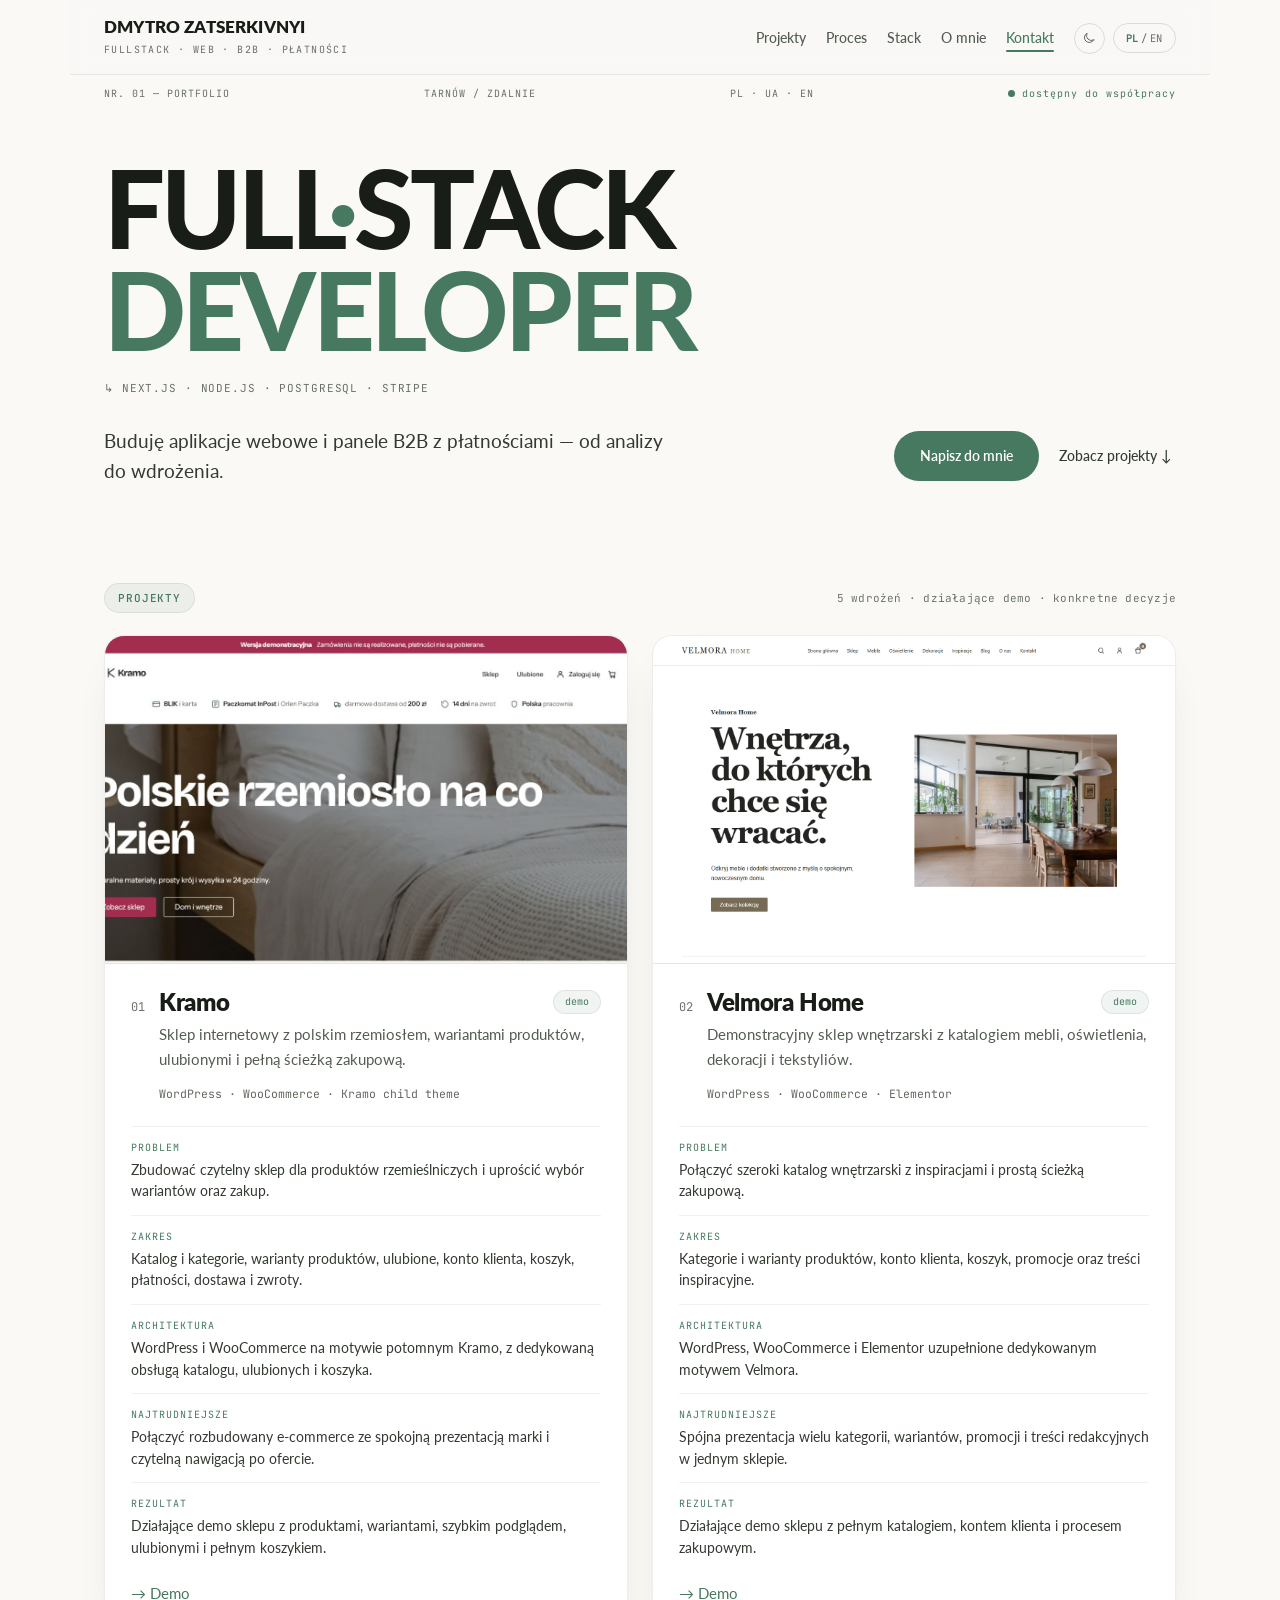
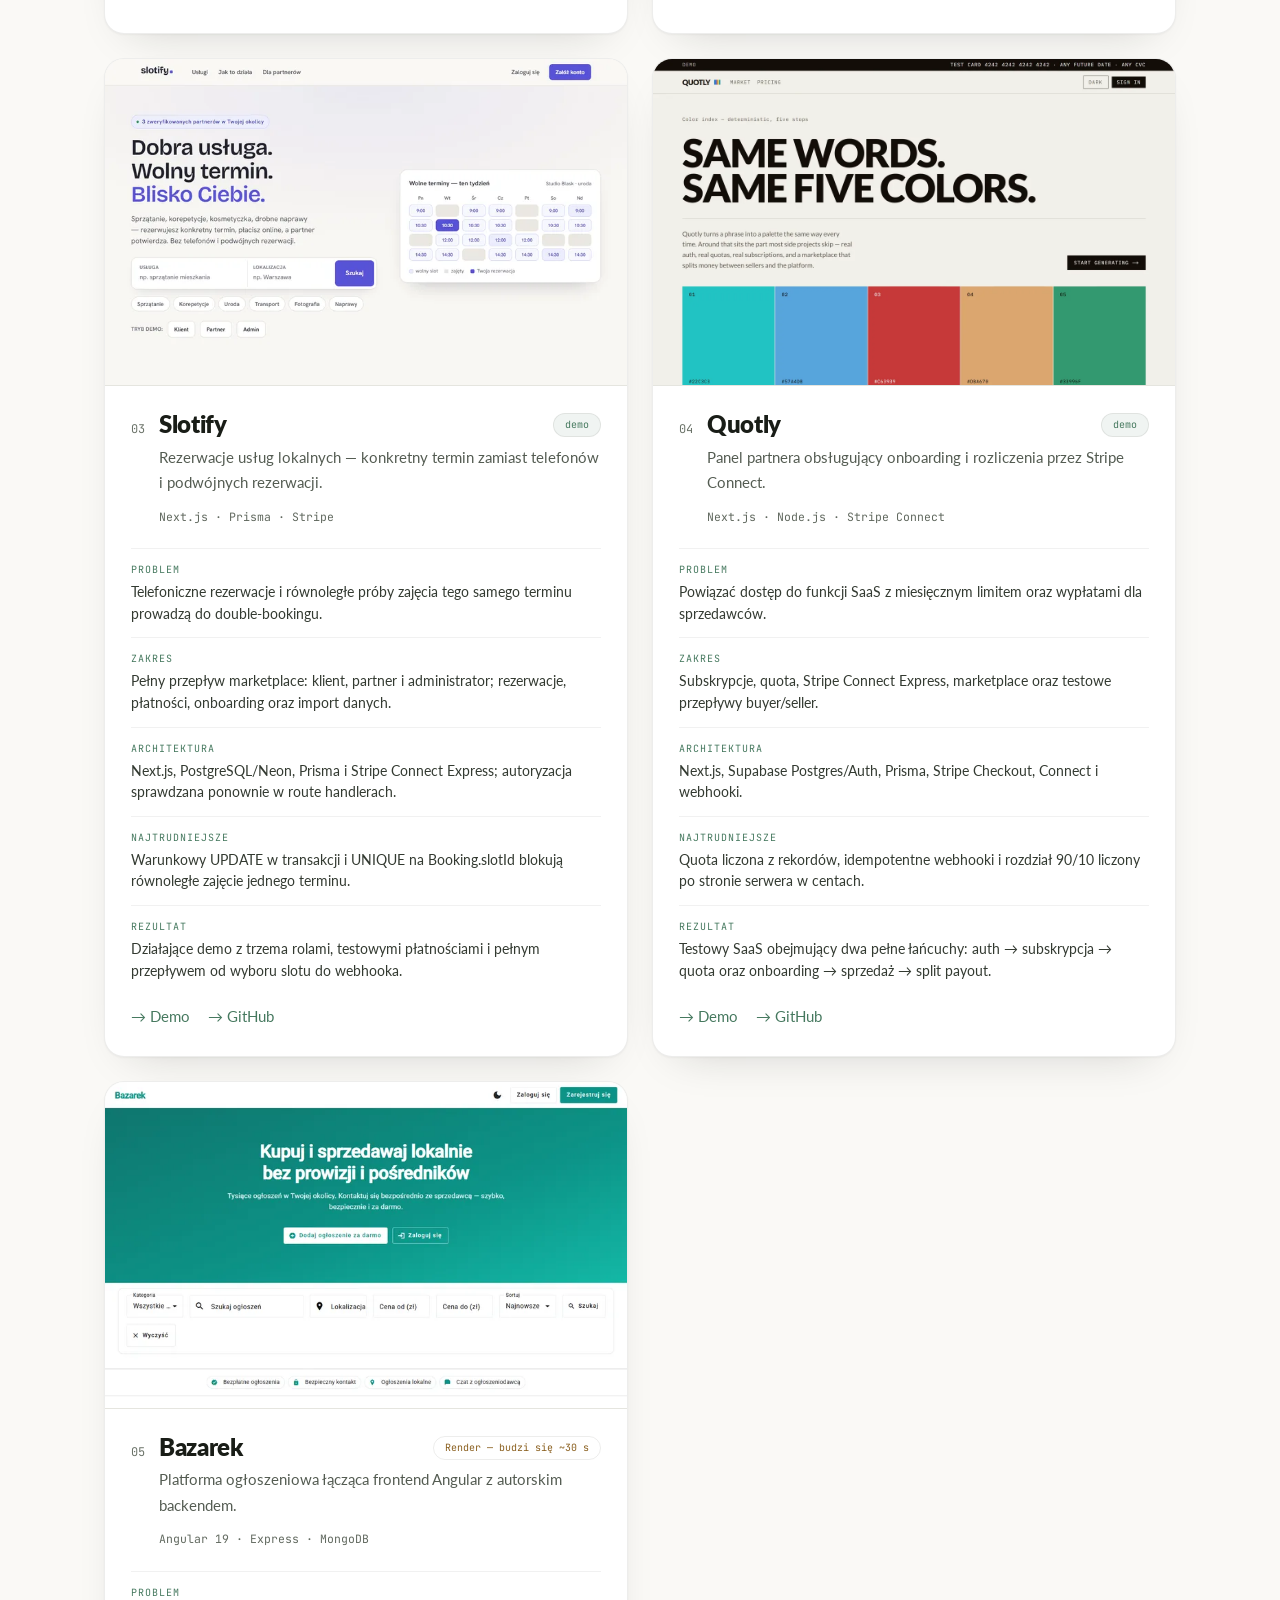
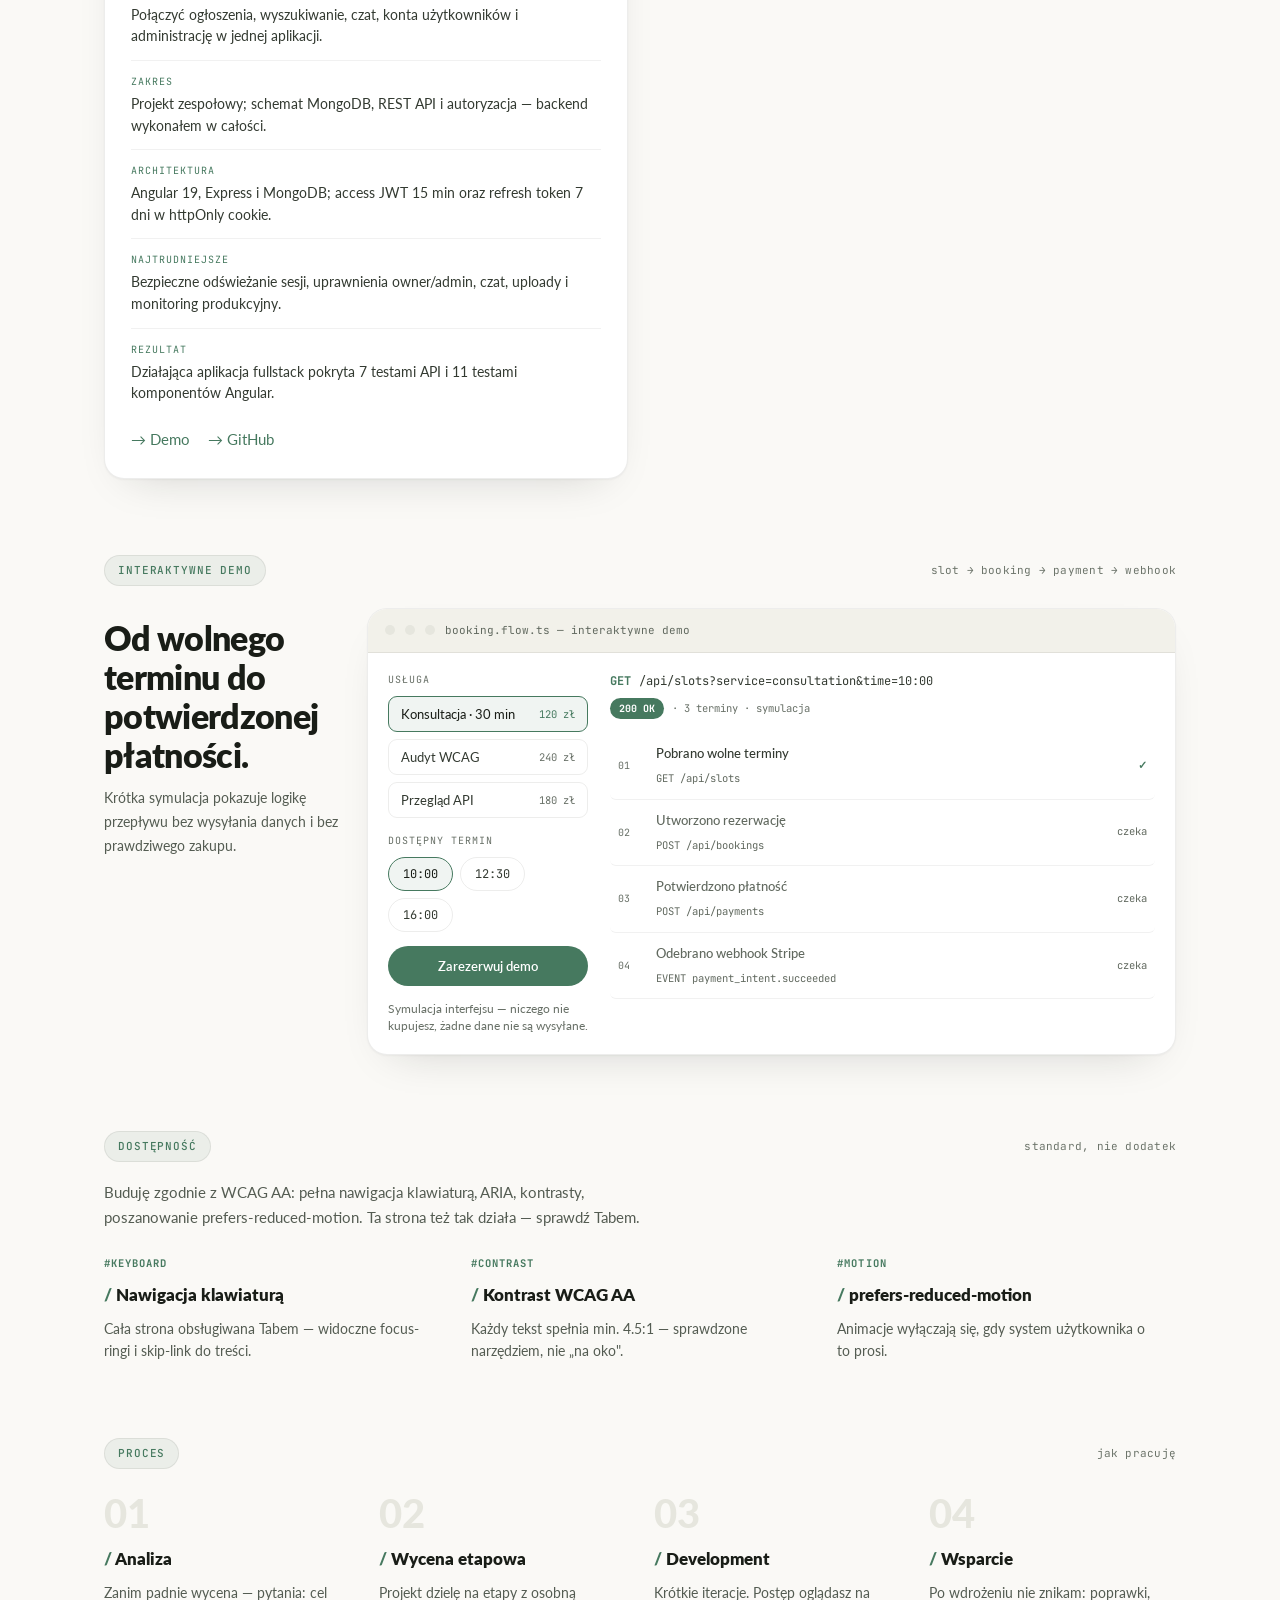
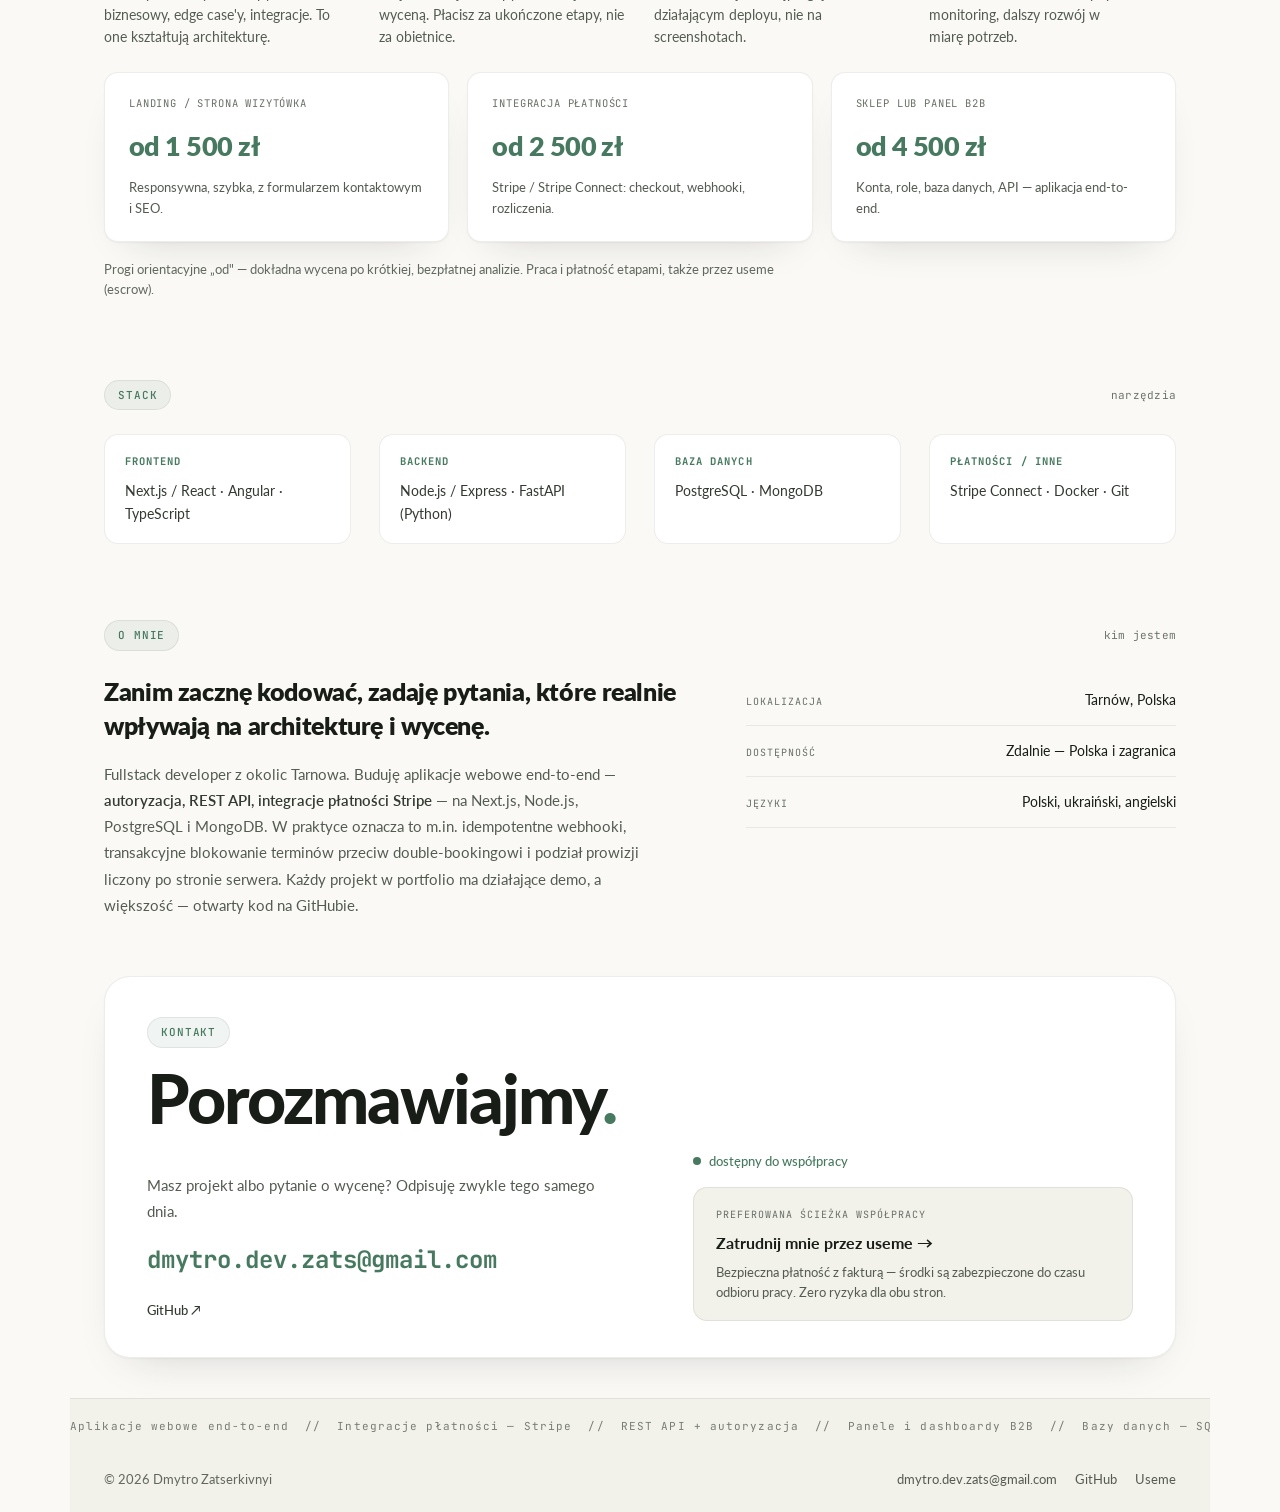
==== commit 1564bb77: "Switch portfolio typography to Lato" ====
--- a/index.html
+++ b/index.html
@@ -26,8 +26,8 @@
 <link rel="icon" type="image/png" href="favicon.png">
 <link rel="preconnect" href="https://fonts.googleapis.com">
 <link rel="preconnect" href="https://fonts.gstatic.com" crossorigin>
-<link href="https://fonts.googleapis.com/css2?family=Archivo:wght@800;900&family=Inter:wght@400;500;600;700&family=JetBrains+Mono:wght@400;500;700&display=swap" rel="stylesheet">
-<noscript><link href="https://fonts.googleapis.com/css2?family=Archivo:wght@800;900&family=Inter:wght@400;500;600;700&family=JetBrains+Mono:wght@400;500;700&display=swap" rel="stylesheet"></noscript>
+<link href="https://fonts.googleapis.com/css2?family=JetBrains+Mono:wght@400;500;700&family=Lato:wght@400;700;900&display=swap" rel="stylesheet">
+<noscript><link href="https://fonts.googleapis.com/css2?family=JetBrains+Mono:wght@400;500;700&family=Lato:wght@400;700;900&display=swap" rel="stylesheet"></noscript>
 <link rel="stylesheet" href="styles.css">
 <script type="application/ld+json">
 {
--- a/styles.css
+++ b/styles.css
@@ -1,25 +1,13 @@
 /* =====================================================================
    DMYTRO.DEV — miękki styl "inżyniera-freelancera":
-   ciepłe tło, białe karty z cieniem i zaokrągleniami, Inter dla tekstu,
+   ciepłe tło, białe karty z cieniem i zaokrągleniami, polski Lato dla tekstu,
    mono tylko jako techniczny akcent (stack, etykiety, demo).
    ===================================================================== */
 
-/* fallbacki dopasowane metrycznie — swap fontów nie przesuwa layoutu (CLS 0) */
+/* systemowy fallback używany do czasu wczytania webfontu */
 @font-face {
-  font-family: 'Archivo Fallback';
+  font-family: 'Lato Fallback';
   src: local('Arial');
-  size-adjust: 101%;
-  ascent-override: 92%;
-  descent-override: 24%;
-  line-gap-override: 0%;
-}
-@font-face {
-  font-family: 'Inter Fallback';
-  src: local('Arial');
-  size-adjust: 107%;
-  ascent-override: 90%;
-  descent-override: 22%;
-  line-gap-override: 0%;
 }
 @font-face {
   font-family: 'JetBrains Mono Fallback';
@@ -90,8 +78,8 @@
 }
 
 :root {
-  --display: 'Archivo', 'Archivo Fallback', system-ui, sans-serif;
-  --sans: 'Inter', 'Inter Fallback', system-ui, sans-serif;
+  --display: 'Lato', 'Lato Fallback', system-ui, sans-serif;
+  --sans: 'Lato', 'Lato Fallback', system-ui, sans-serif;
   --mono: 'JetBrains Mono', 'JetBrains Mono Fallback', ui-monospace, monospace;
   --pad: 34px;
   --r-lg: 20px;
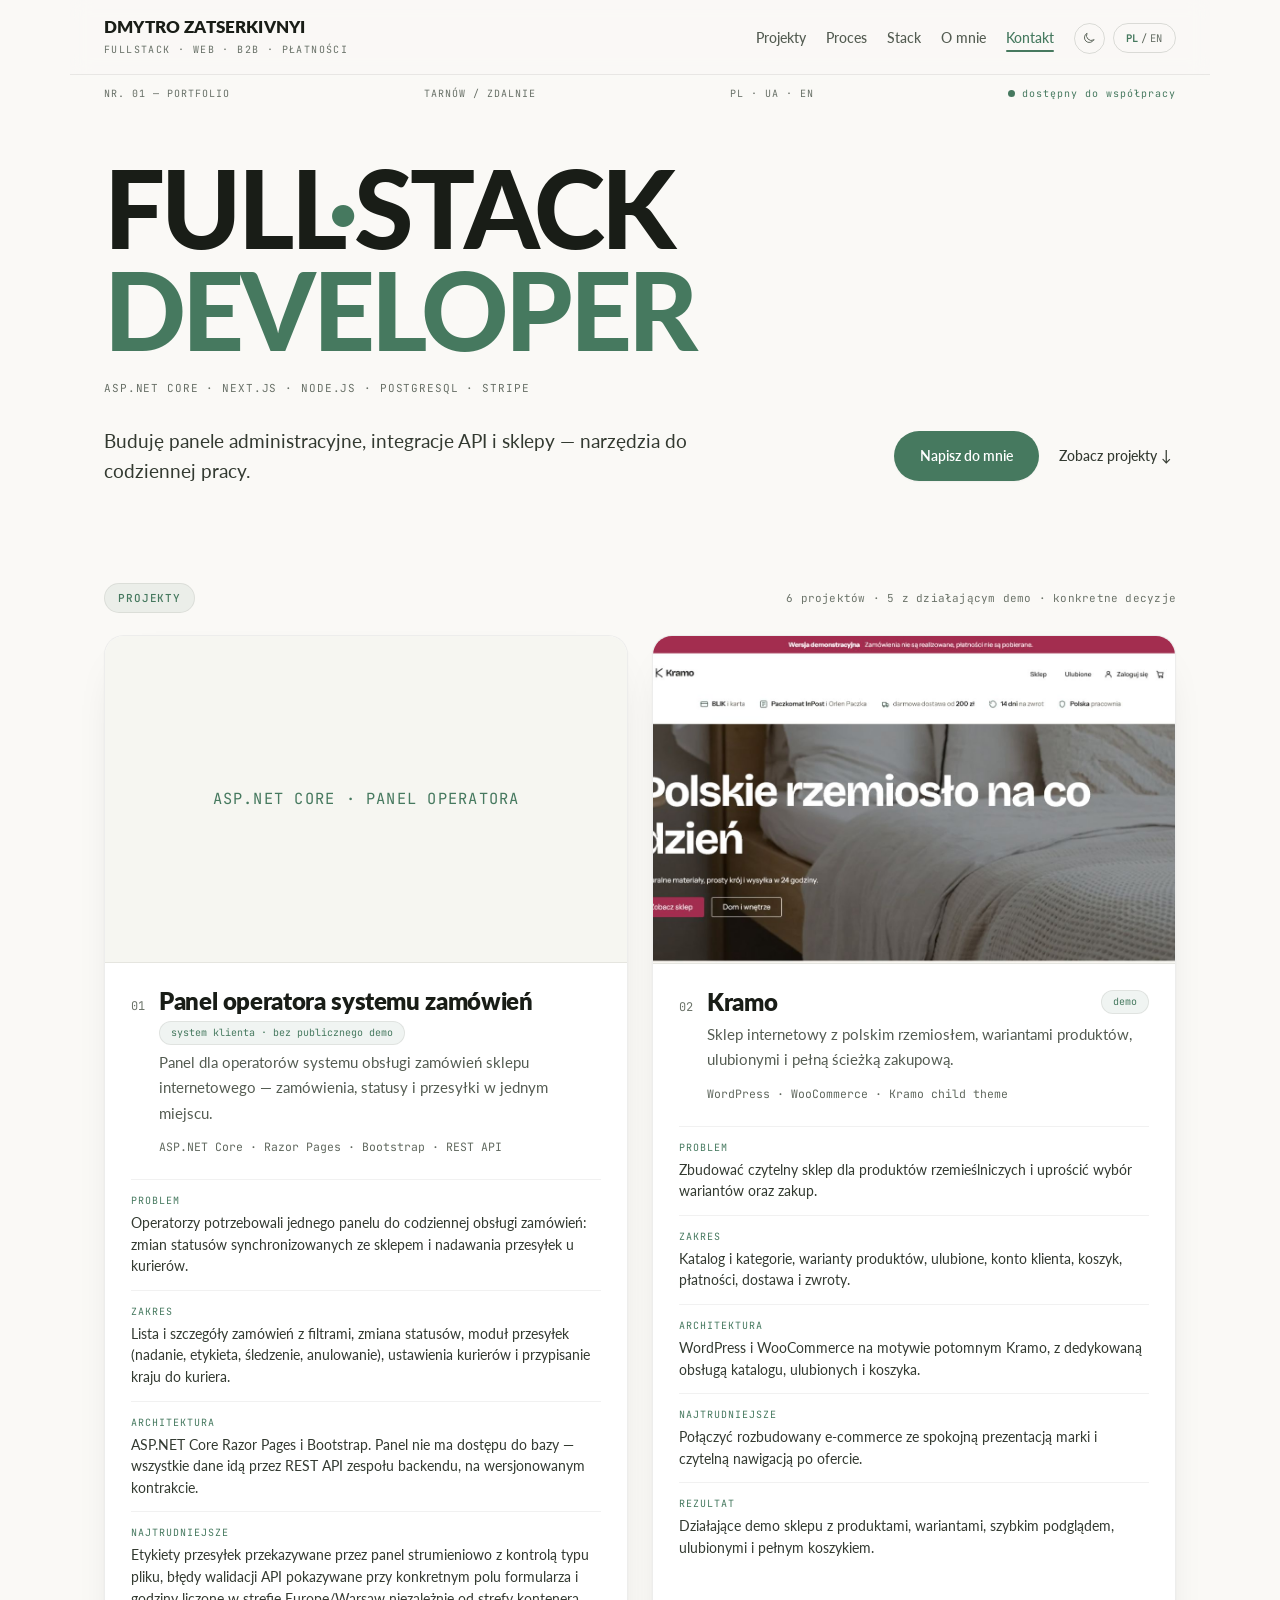
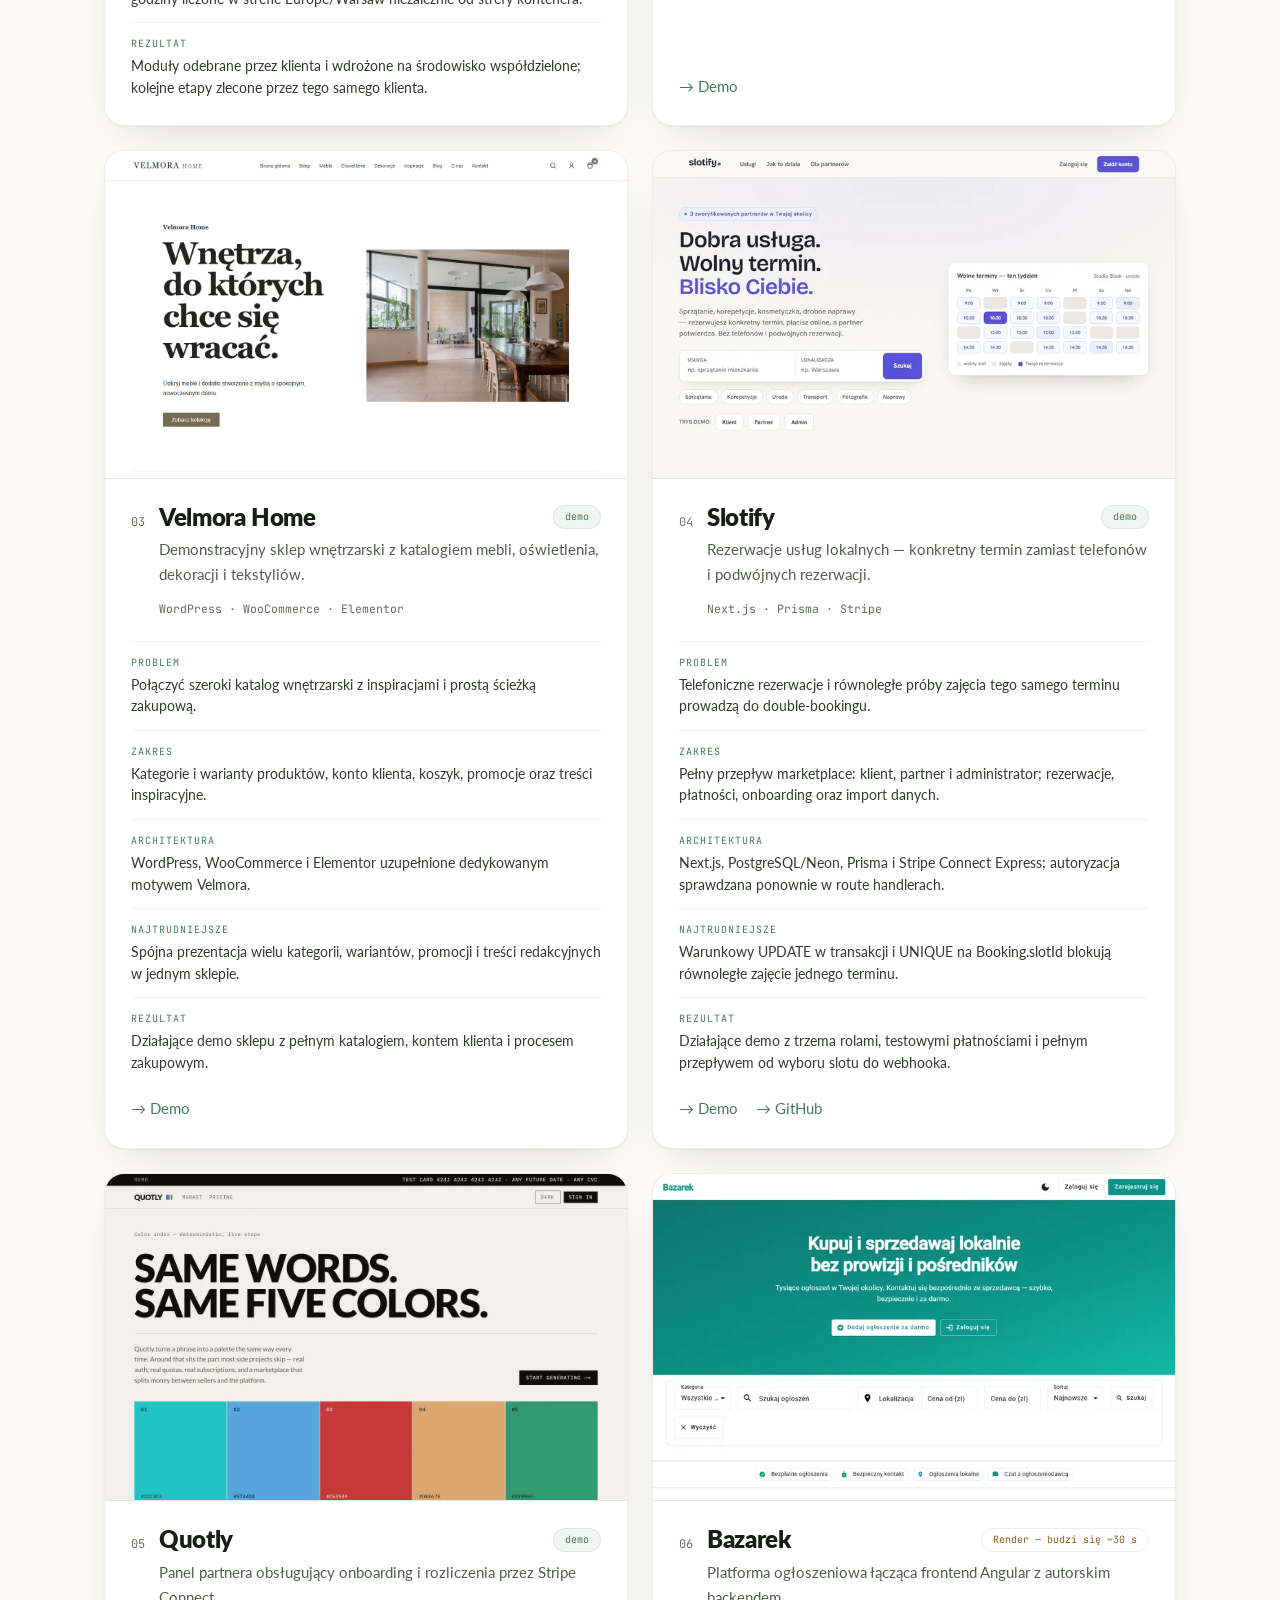
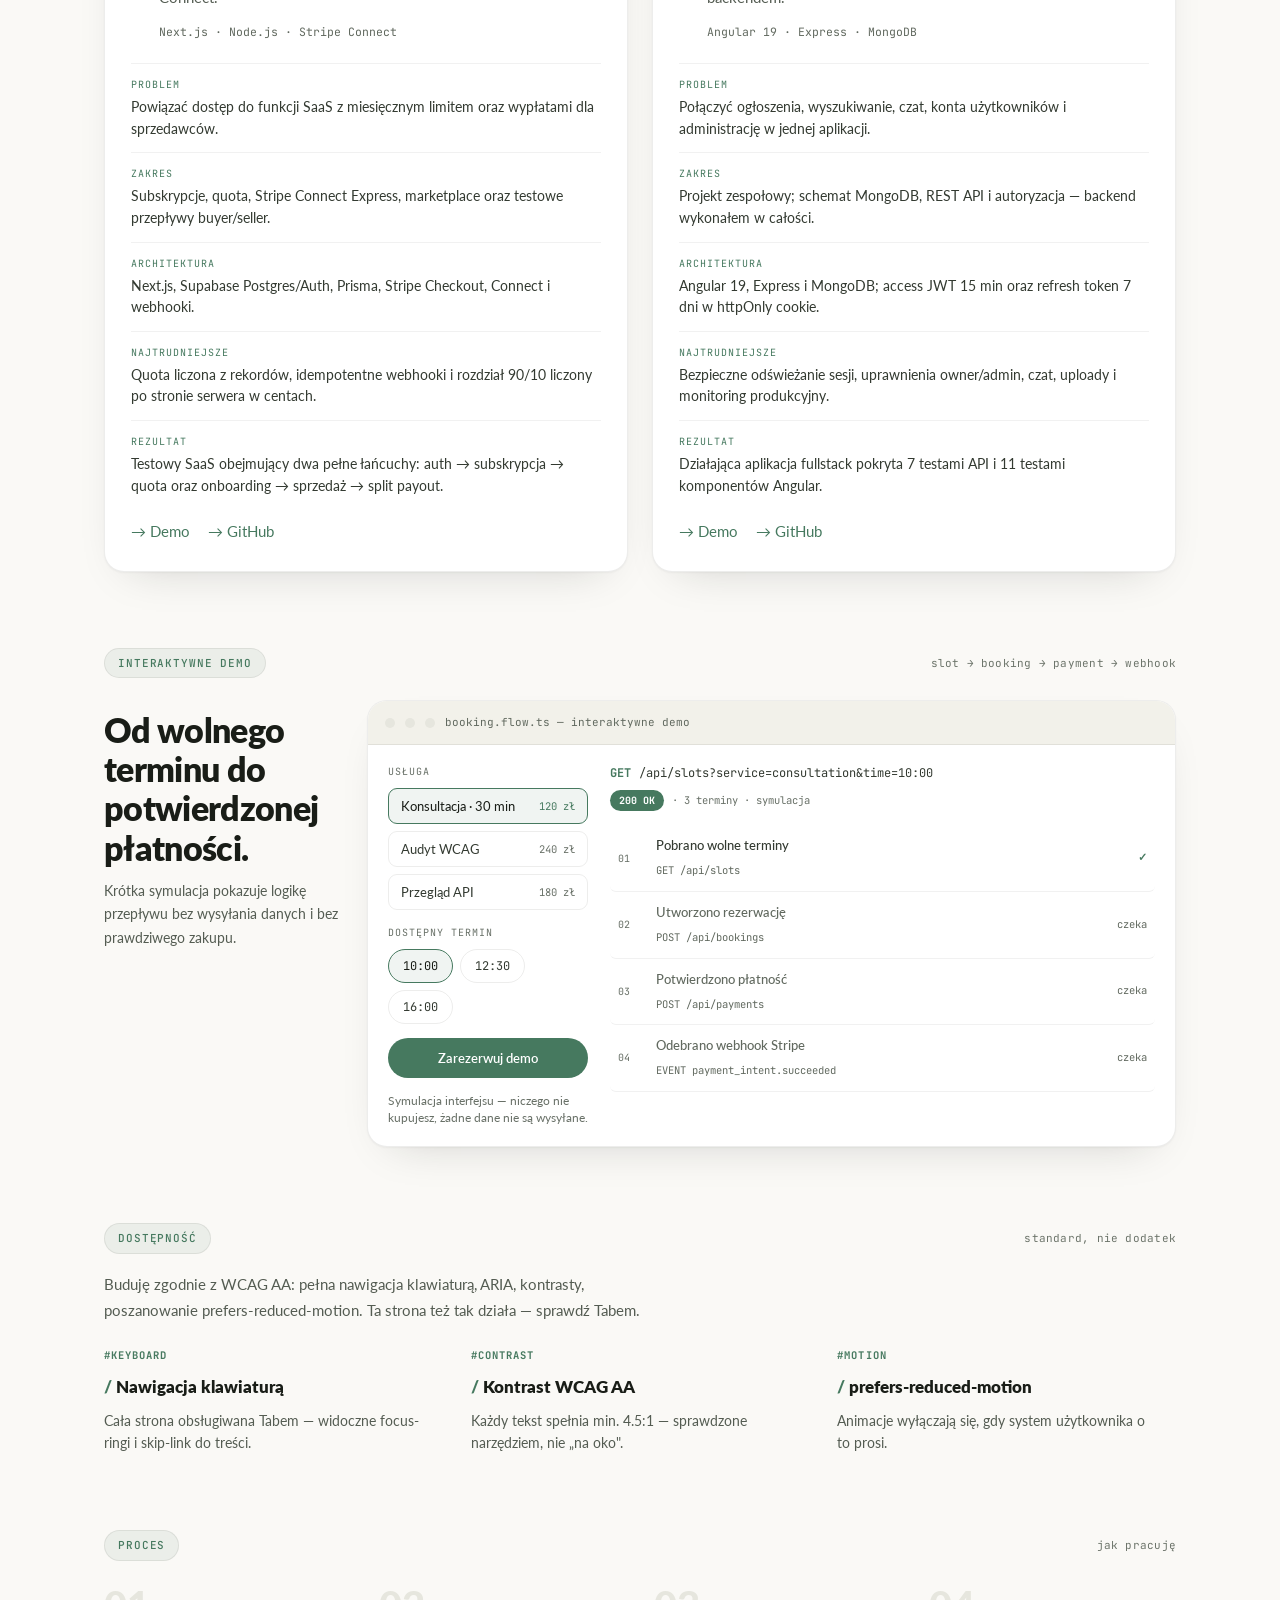
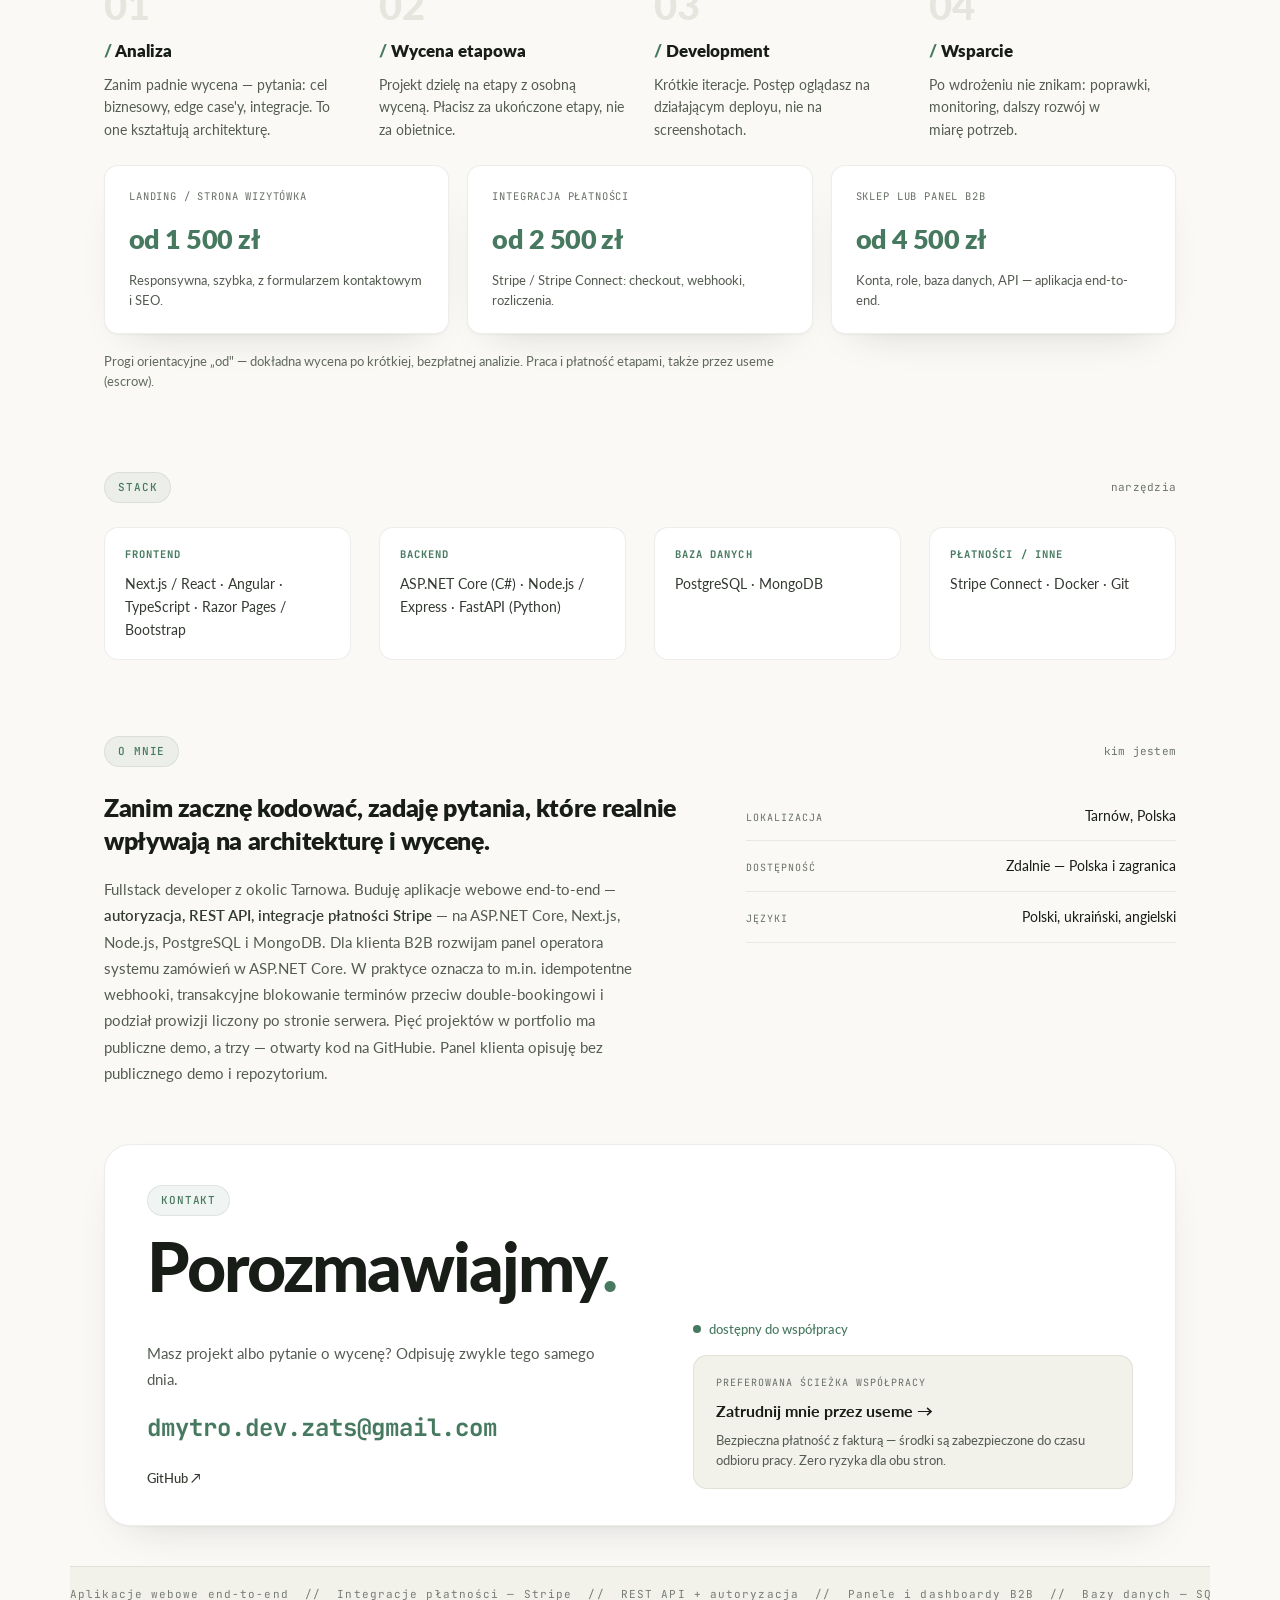
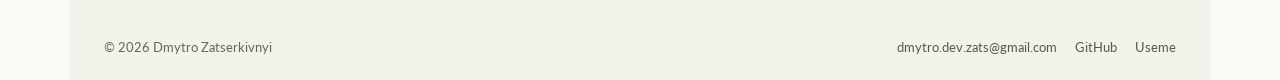
==== commit 42edabbd: "Add operator panel case study" ====
--- a/index.html
+++ b/index.html
@@ -5,12 +5,12 @@
 <script src="theme-init.js"></script>
 <meta name="viewport" content="width=device-width, initial-scale=1.0">
 <meta name="theme-color" content="#faf9f6">
-<title>Dmytro Zatserkivnyi — Fullstack Developer</title>
-<meta name="description" content="Fullstack developer — Next.js, Node.js, PostgreSQL, integracje płatności (Stripe Connect). Aplikacje webowe end-to-end, praca zdalna.">
+<title data-i18n="seo.title">Dmytro Zatserkivnyi — Full-Stack Developer: panele, API, e-commerce</title>
+<meta name="description" data-i18n-content="seo.description" content="Full-stack developer — panele administracyjne, integracje API i e-commerce. ASP.NET Core, Next.js, Node.js, PostgreSQL, Stripe Connect. Praca zdalna.">
 <meta name="robots" content="index, follow, max-image-preview:large">
 <meta property="og:type" content="website">
 <meta property="og:title" content="Dmytro Zatserkivnyi — Fullstack Developer">
-<meta property="og:description" content="Fullstack developer — Next.js, Node.js, PostgreSQL, integracje płatności (Stripe Connect). Aplikacje webowe end-to-end.">
+<meta property="og:description" data-i18n-content="seo.description" content="Full-stack developer — panele administracyjne, integracje API i e-commerce. ASP.NET Core, Next.js, Node.js, PostgreSQL, Stripe Connect. Praca zdalna.">
 <meta property="og:url" content="https://dmytro-dev.pl/">
 <meta property="og:image" content="https://dmytro-dev.pl/og-image.png">
 <meta property="og:image:width" content="1200">
@@ -101,17 +101,17 @@
   <!-- GIGANTYCZNY NAGŁÓWEK -->
   <div class="headline">
     <h1>
-      <span class="sr-only">Dmytro Zatserkivnyi — </span>
-      <span class="hl-line hl-solid anim" style="--d:0ms">FULL<span class="dot">·</span>STACK</span>
-      <span class="hl-line hl-outline anim" style="--d:80ms">DEVELOPER</span>
+      <span class="sr-only">Dmytro Zatserkivnyi — full-stack developer</span>
+      <span class="hl-line hl-solid anim" aria-hidden="true" style="--d:0ms">FULL<span class="dot">·</span>STACK</span>
+      <span class="hl-line hl-outline anim" aria-hidden="true" style="--d:80ms">DEVELOPER</span>
     </h1>
-    <div class="hl-note anim" style="--d:160ms" data-i18n="hl.note">↳ NEXT.JS · NODE.JS · POSTGRESQL · STRIPE</div>
+    <div class="hl-note anim" style="--d:160ms" data-i18n="hl.note">ASP.NET CORE · NEXT.JS · NODE.JS · POSTGRESQL · STRIPE</div>
   </div>
 
   <!-- KRÓTKI LEAD; dowód pracy zaczyna się bezpośrednio poniżej -->
   <div class="hero-intro">
     <p class="lead-text anim" style="--d:220ms" data-i18n-html="hero.sub">
-      Buduję aplikacje webowe i panele B2B z płatnościami — od analizy do wdrożenia.
+      Buduję panele administracyjne, integracje API i sklepy — narzędzia do codziennej pracy.
     </p>
     <div class="cta-row anim" style="--d:280ms">
       <a href="#contact" class="btn btn-primary" data-i18n="hero.cta2">Napisz do mnie</a>
@@ -126,16 +126,38 @@
       <div class="fig-head reveal">
         <h2 class="fig-label" data-i18n="projects.title">Projekty</h2>
         <span class="fig-rule"></span>
-        <span class="fig-sub" data-i18n="projects.eyebrow">5 wdrożeń · działające demo · konkretne decyzje</span>
-      </div>
-      <div class="projects-grid reveal" id="projectsGrid">
-        <article class="project-card" data-project-id="kramo">
+        <span class="fig-sub" data-i18n="projects.eyebrow">6 projektów · 5 z działającym demo · konkretne decyzje</span>
+      </div>
+      <div class="projects-grid" id="projectsGrid">
+        <article class="project-card reveal" data-project-id="oms-panel">
+          <div class="project-media project-media-placeholder">
+            <span data-i18n="project.omsPanel.media">ASP.NET CORE · PANEL OPERATORA</span>
+          </div>
+          <div class="project-content">
+            <header class="project-summary project-summary-client">
+              <span class="case-index">01</span>
+              <h3 class="case-name" data-project-name>Panel operatora systemu zamówień</h3>
+              <span class="case-status" data-project-status>system klienta · bez publicznego demo</span>
+              <p class="case-summary-copy" data-project-summary>Panel dla operatorów systemu obsługi zamówień sklepu internetowego — zamówienia, statusy i przesyłki w jednym miejscu.</p>
+              <span class="case-stack" data-project-stack>ASP.NET Core · Razor Pages · Bootstrap · REST API</span>
+            </header>
+            <dl class="case-grid">
+              <div class="case-fact"><dt data-i18n="case.problem">Problem</dt><dd data-case-value="problem">Operatorzy potrzebowali jednego panelu do codziennej obsługi zamówień: zmian statusów synchronizowanych ze sklepem i nadawania przesyłek u kurierów.</dd></div>
+              <div class="case-fact"><dt data-i18n="case.scope">Zakres</dt><dd data-case-value="scope">Lista i szczegóły zamówień z filtrami, zmiana statusów, moduł przesyłek (nadanie, etykieta, śledzenie, anulowanie), ustawienia kurierów i przypisanie kraju do kuriera.</dd></div>
+              <div class="case-fact"><dt data-i18n="case.architecture">Architektura</dt><dd data-case-value="architecture">ASP.NET Core Razor Pages i Bootstrap. Panel nie ma dostępu do bazy — wszystkie dane idą przez REST API zespołu backendu, na wersjonowanym kontrakcie.</dd></div>
+              <div class="case-fact"><dt data-i18n="case.challenge">Najtrudniejsze</dt><dd data-case-value="challenge">Etykiety przesyłek przekazywane przez panel strumieniowo z kontrolą typu pliku, błędy walidacji API pokazywane przy konkretnym polu formularza i godziny liczone w strefie Europe/Warsaw niezależnie od strefy kontenera.</dd></div>
+              <div class="case-fact"><dt data-i18n="case.result">Rezultat</dt><dd data-case-value="result">Moduły odebrane przez klienta i wdrożone na środowisko współdzielone; kolejne etapy zlecone przez tego samego klienta.</dd></div>
+            </dl>
+          </div>
+        </article>
+
+        <article class="project-card reveal" data-project-id="kramo">
           <a class="project-media" href="https://p01--kramo-wp--bpk4d66g4n48.code.run/" target="_blank" rel="noopener" aria-label="Otwórz demo Kramo">
             <img src="assets/kramo.jpg" alt="Kramo — strona główna sklepu z polskim rzemiosłem" width="1265" height="712" fetchpriority="high" decoding="async" data-project-image>
           </a>
           <div class="project-content">
             <header class="project-summary">
-              <span class="case-index">01</span>
+              <span class="case-index">02</span>
               <h3 class="case-name" data-project-name>Kramo</h3>
               <span class="case-status" data-project-status>demo</span>
               <p class="case-summary-copy" data-project-summary>Sklep internetowy z polskim rzemiosłem, wariantami produktów, ulubionymi i pełną ścieżką zakupową.</p>
@@ -152,7 +174,7 @@
           </div>
         </article>
 
-        <article class="project-card" data-project-id="velmora-home">
+        <article class="project-card reveal" data-project-id="velmora-home">
           <a class="project-media" href="https://velmorahome.infinityfree.io/?i=1" target="_blank" rel="noopener" aria-label="Otwórz demo Velmora Home">
               <picture>
                 <source srcset="assets/velmora-home.avif" type="image/avif">
@@ -162,7 +184,7 @@
           </a>
           <div class="project-content">
             <header class="project-summary">
-              <span class="case-index">02</span>
+              <span class="case-index">03</span>
               <h3 class="case-name" data-project-name>Velmora Home</h3>
               <span class="case-status" data-project-status>demo</span>
               <p class="case-summary-copy" data-project-summary>Demonstracyjny sklep wnętrzarski z katalogiem mebli, oświetlenia, dekoracji i tekstyliów.</p>
@@ -179,13 +201,13 @@
           </div>
         </article>
 
-        <article class="project-card" data-project-id="slotify">
+        <article class="project-card reveal" data-project-id="slotify">
           <a class="project-media" href="https://slotify-rho.vercel.app" target="_blank" rel="noopener" aria-label="Otwórz demo Slotify">
             <img src="assets/slotify.webp" alt="Slotify — strona główna z kalendarzem wolnych terminów" width="1280" height="800" loading="lazy" decoding="async" data-project-image>
           </a>
           <div class="project-content">
             <header class="project-summary">
-              <span class="case-index">03</span>
+              <span class="case-index">04</span>
               <h3 class="case-name" data-project-name>Slotify</h3>
               <span class="case-status" data-project-status>demo</span>
               <p class="case-summary-copy" data-project-summary>Rezerwacje usług lokalnych — konkretny termin zamiast telefonów i podwójnych rezerwacji.</p>
@@ -205,11 +227,11 @@
           </div>
         </article>
 
-        <article class="project-card" data-project-id="quotly">
+        <article class="project-card reveal" data-project-id="quotly">
           <a class="project-media" href="https://quotly-flax.vercel.app" target="_blank" rel="noopener" aria-label="Otwórz demo Quotly"><img src="assets/quotly.webp" alt="Quotly — landing z generatorem palet i płatnościami Stripe" width="1280" height="800" loading="lazy" decoding="async" data-project-image></a>
           <div class="project-content">
             <header class="project-summary">
-              <span class="case-index">04</span>
+              <span class="case-index">05</span>
               <h3 class="case-name" data-project-name>Quotly</h3>
               <span class="case-status" data-project-status>demo</span>
               <p class="case-summary-copy" data-project-summary>Panel partnera obsługujący onboarding i rozliczenia przez Stripe Connect.</p>
@@ -229,11 +251,11 @@
           </div>
         </article>
 
-        <article class="project-card" data-project-id="bazarek">
+        <article class="project-card reveal" data-project-id="bazarek">
           <a class="project-media" href="https://bazarek-taw.onrender.com" target="_blank" rel="noopener" aria-label="Otwórz demo Bazarek"><img src="assets/bazarek.webp" alt="Bazarek — strona główna platformy ogłoszeniowej" width="1280" height="800" loading="lazy" decoding="async" data-project-image></a>
           <div class="project-content">
             <header class="project-summary">
-              <span class="case-index">05</span>
+              <span class="case-index">06</span>
               <h3 class="case-name" data-project-name>Bazarek</h3>
               <span class="case-status case-status-warn" data-project-status>cold start ~30 s</span>
               <p class="case-summary-copy" data-project-summary>Platforma ogłoszeniowa łącząca frontend Angular z autorskim backendem.</p>
@@ -337,7 +359,12 @@
         <span class="fig-rule"></span>
         <span class="fig-sub" data-i18n="stack.eyebrow">narzędzia</span>
       </div>
-      <div class="cols cols-4 reveal" id="stackGrid"></div>
+      <div class="cols cols-4 reveal" id="stackGrid">
+        <div class="col-stack"><div class="col-cat">Frontend</div><div class="col-items">Next.js / React · Angular · TypeScript · Razor Pages / Bootstrap</div></div>
+        <div class="col-stack"><div class="col-cat">Backend</div><div class="col-items">ASP.NET Core (C#) · Node.js / Express · FastAPI (Python)</div></div>
+        <div class="col-stack"><div class="col-cat">Baza danych</div><div class="col-items">PostgreSQL · MongoDB</div></div>
+        <div class="col-stack"><div class="col-cat">Płatności / inne</div><div class="col-items">Stripe Connect · Docker · Git</div></div>
+      </div>
     </section>
 
     <!-- O MNIE -->
@@ -353,7 +380,9 @@
           <p class="about-body" data-i18n-html="about.text">
             Fullstack developer z okolic Tarnowa. Buduję aplikacje webowe end-to-end —
             <strong>autoryzacja, REST API, integracje płatności Stripe</strong> —
-            na Next.js, Node.js, PostgreSQL i MongoDB.
+            na ASP.NET Core, Next.js, Node.js, PostgreSQL i MongoDB. Dla klienta B2B rozwijam panel operatora systemu zamówień w ASP.NET Core.
+            W praktyce oznacza to m.in. idempotentne webhooki, transakcyjne blokowanie terminów przeciw double-bookingowi i podział prowizji liczony po stronie serwera.
+            Pięć projektów w portfolio ma publiczne demo, a trzy — otwarty kod na GitHubie. Panel klienta opisuję bez publicznego demo i repozytorium.
           </p>
         </div>
         <div>
@@ -434,7 +463,5 @@
 </noscript>
 
 <script src="app.js" defer></script>
-<!-- Vercel Web Analytics — działa tylko na deployu Vercel; lokalnie cicho 404 -->
-<script defer src="/_vercel/insights/script.js"></script>
 </body>
 </html>
--- a/styles.css
+++ b/styles.css
@@ -392,6 +392,17 @@
   background: var(--shot-bg);
 }
 .project-media picture { display: block; }
+.project-media-placeholder {
+  display: grid;
+  place-items: center;
+  aspect-ratio: 16 / 10;
+  padding: 26px;
+  color: var(--accent);
+  font-family: var(--mono);
+  font-size: clamp(12px, 1.2vw, 16px);
+  letter-spacing: 0.08em;
+  text-align: center;
+}
 .project-media img {
   display: block;
   width: 100%;
@@ -424,6 +435,19 @@
   display: grid;
   grid-template-columns: repeat(2, minmax(0, 1fr));
   gap: 16px;
+}
+.project-summary-client {
+  grid-template-columns: max-content minmax(0, 1fr);
+  grid-template-areas:
+    'index name'
+    '.     status'
+    '.     summary'
+    '.     stack';
+}
+.project-summary-client .case-status {
+  justify-self: start;
+  max-width: 100%;
+  white-space: normal;
 }
 .project-card .case-grid {
   grid-template-columns: 1fr;
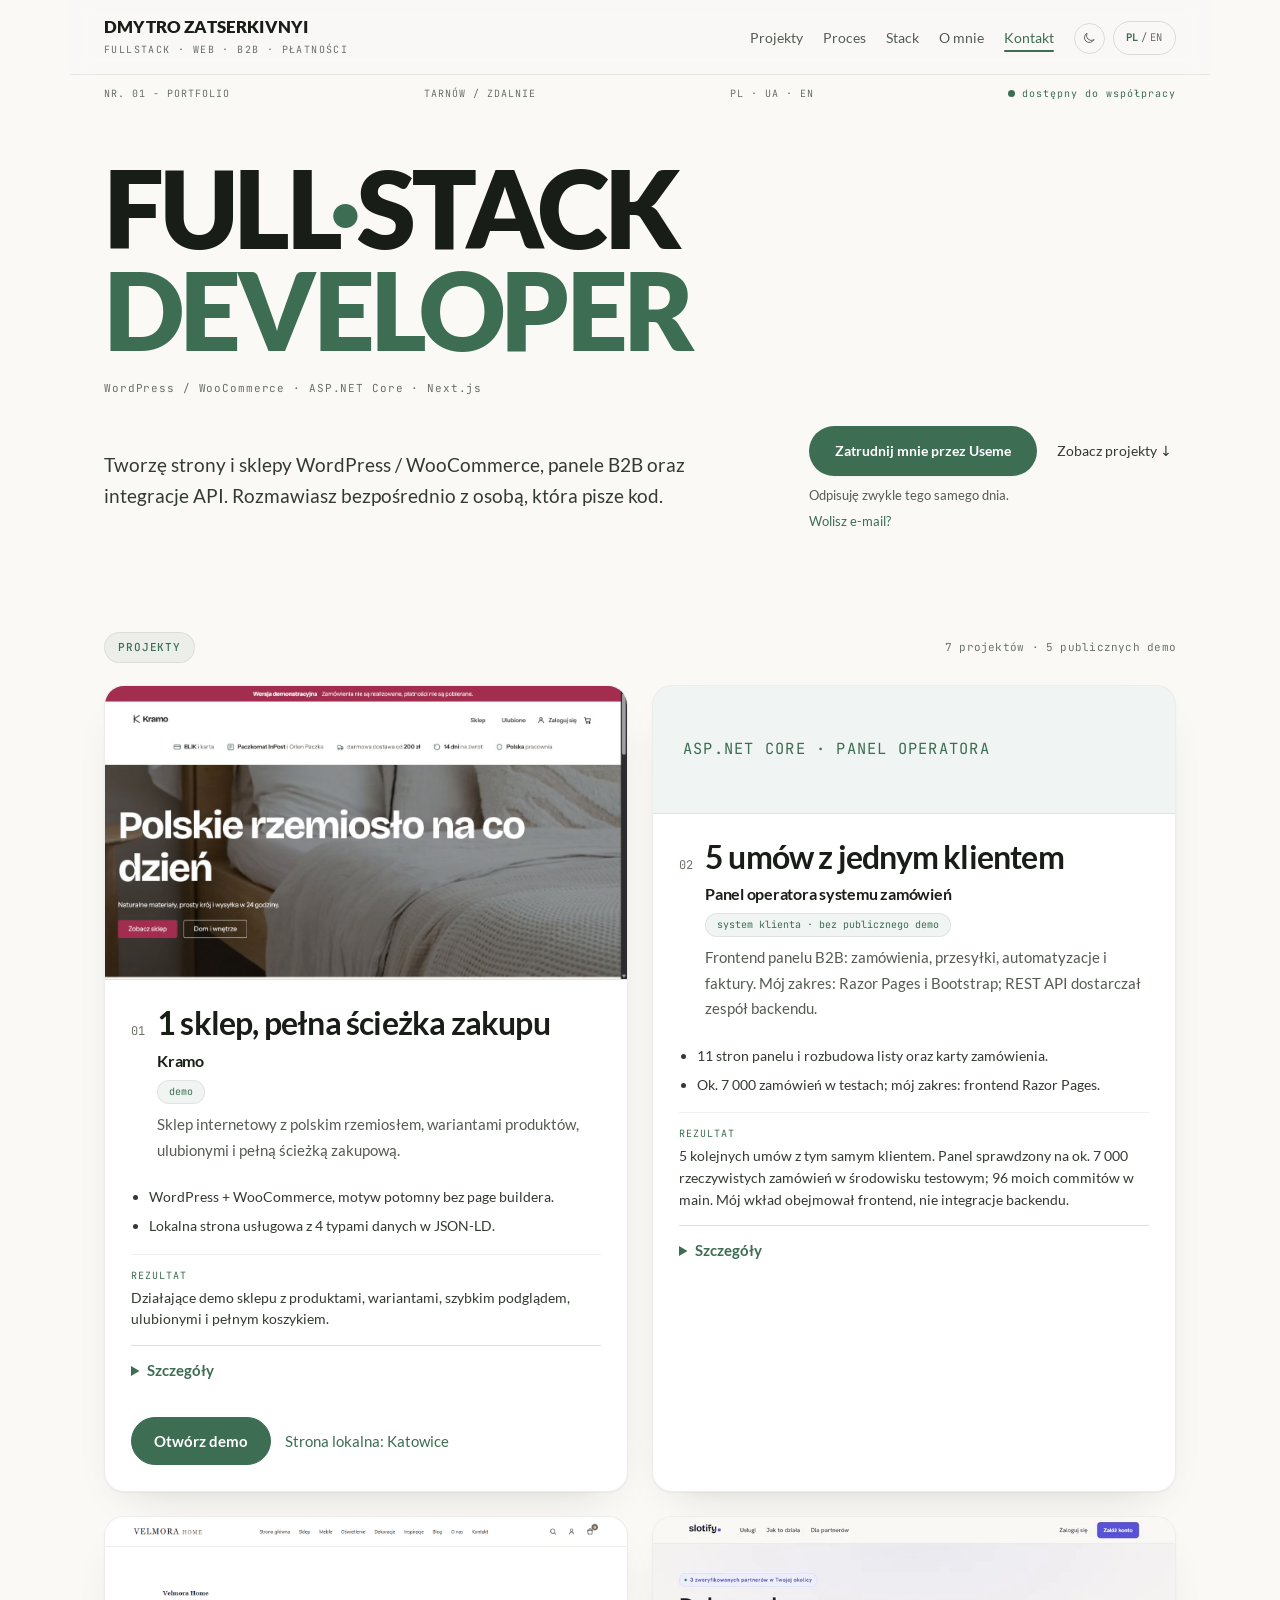
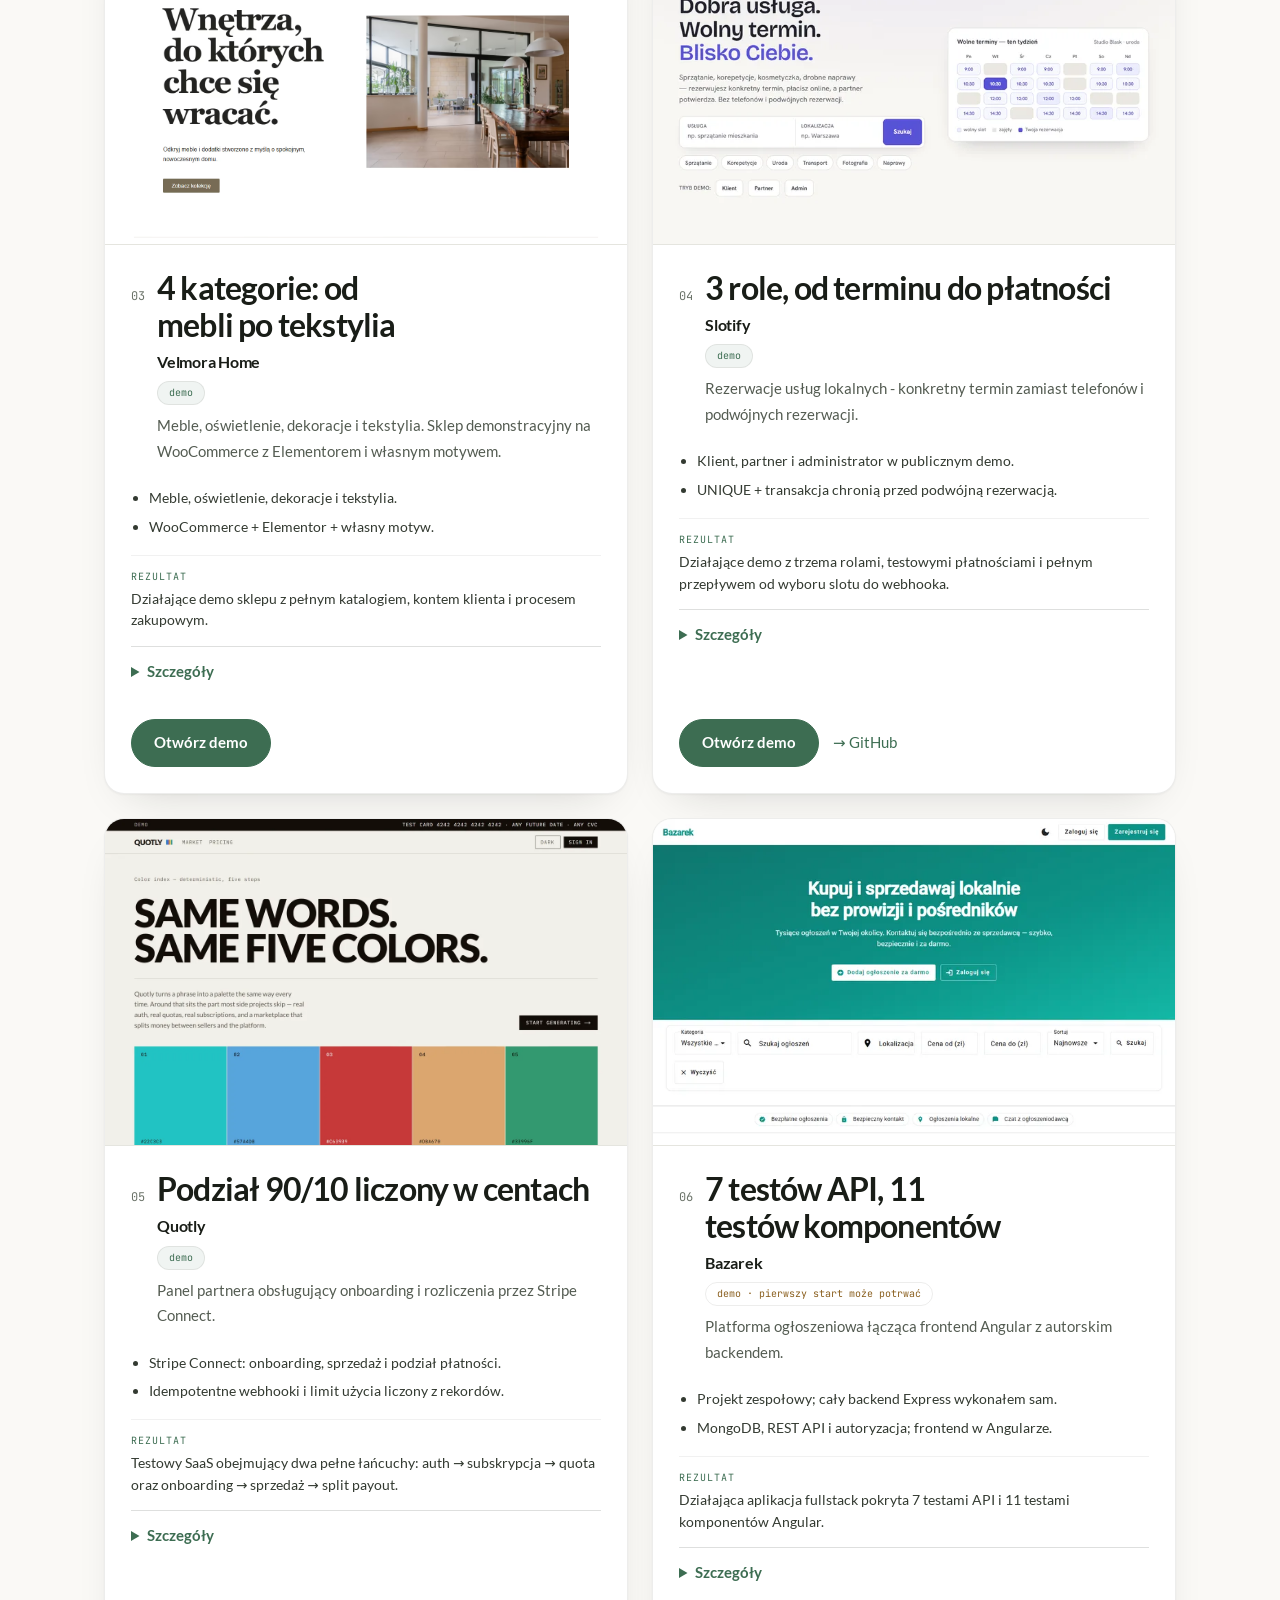
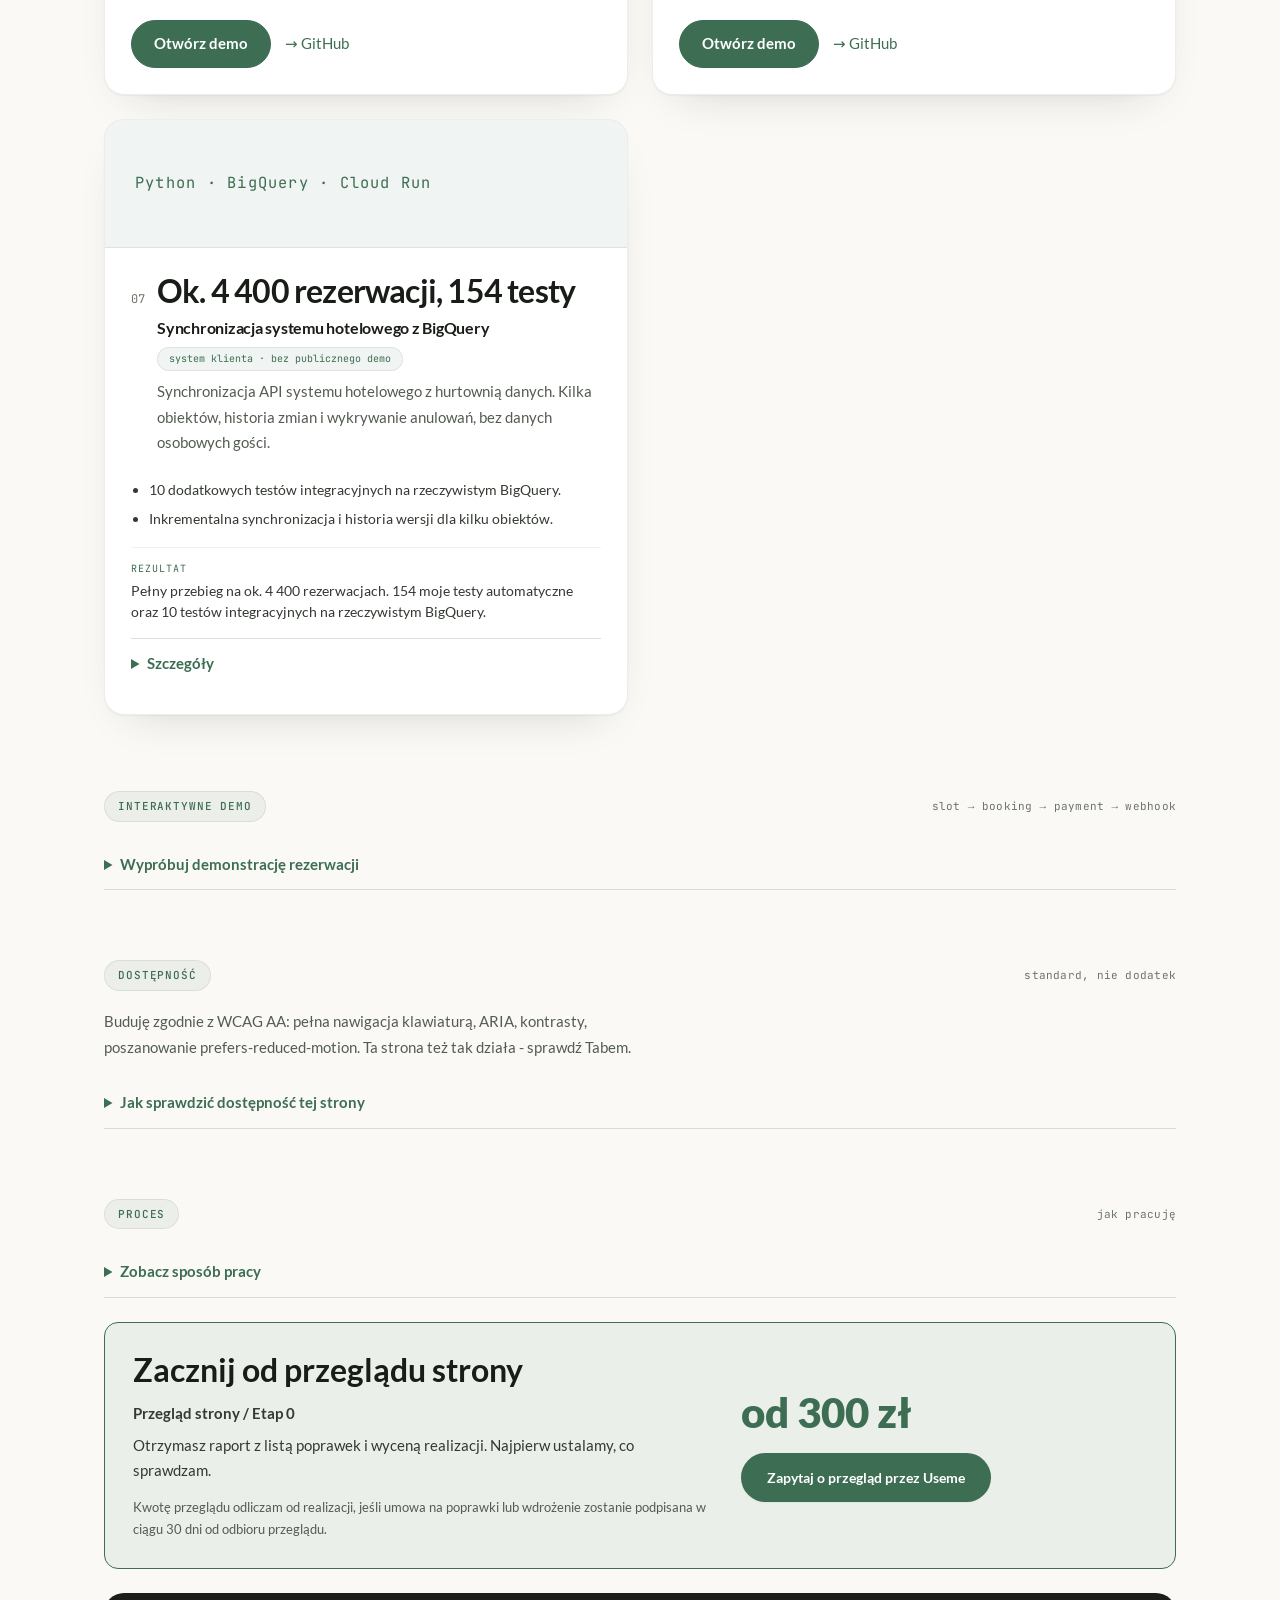
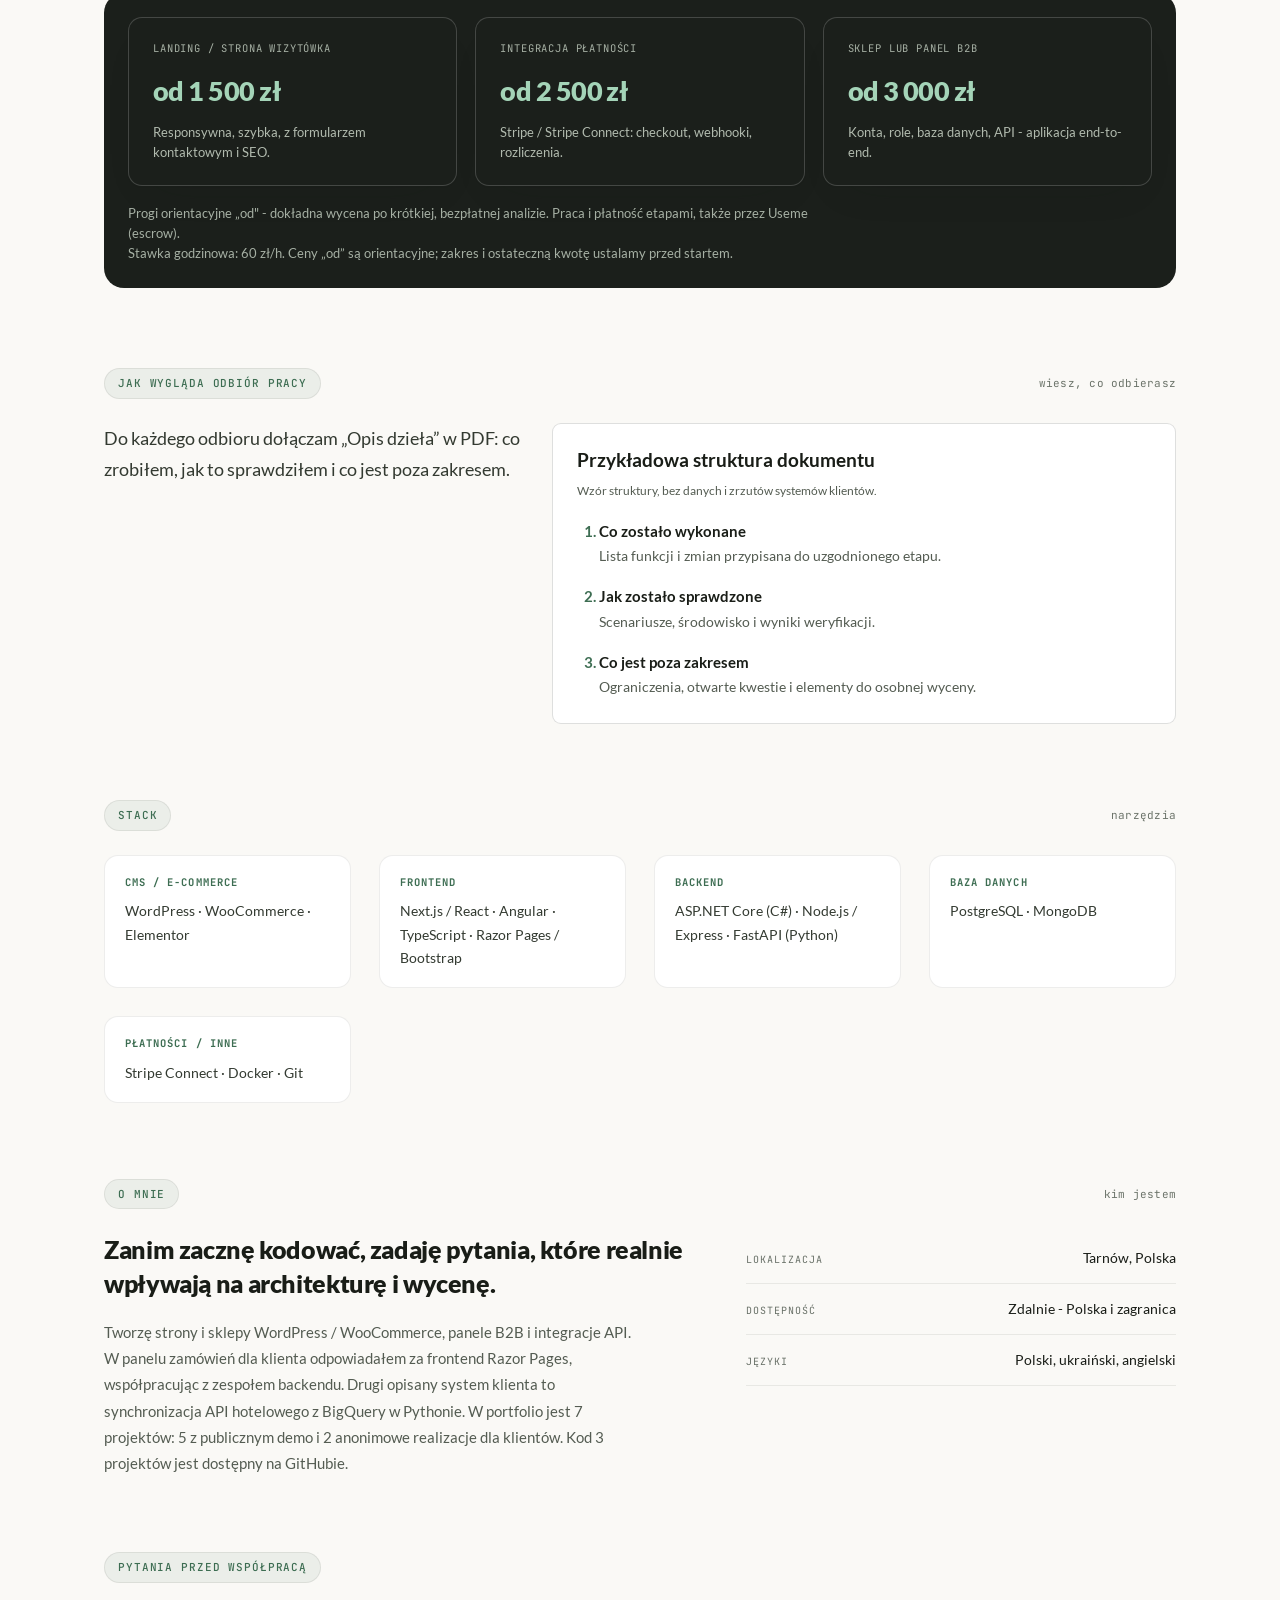
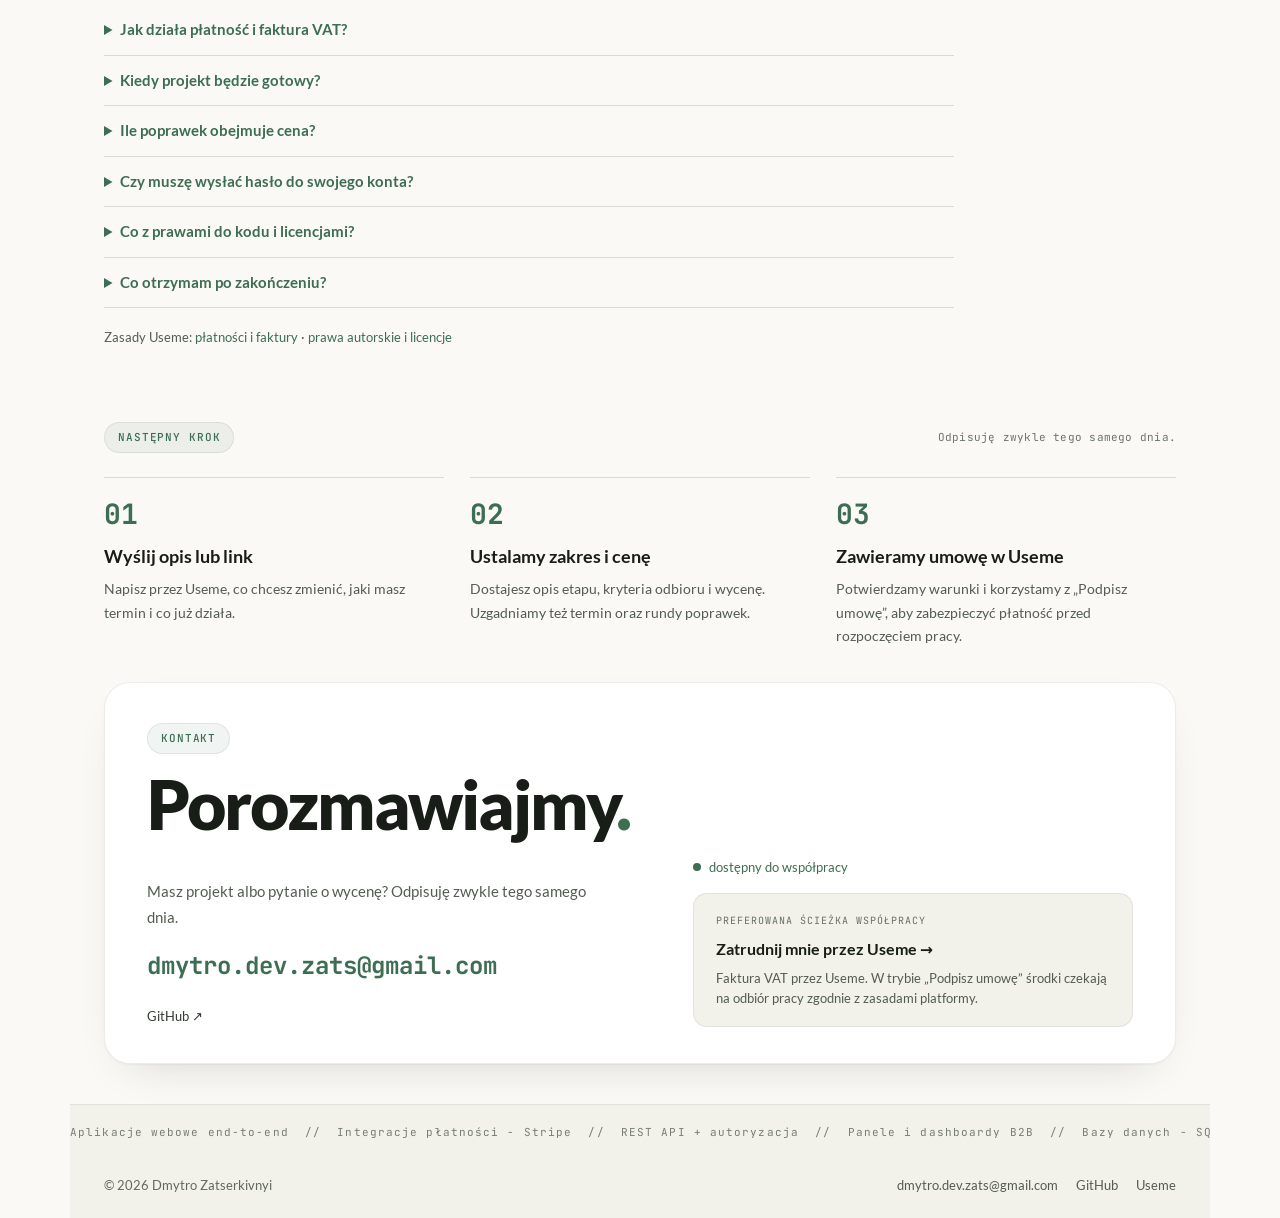
==== commit 0e45a5c0: "Improve bilingual portfolio for Useme clients" ====
--- a/index.html
+++ b/index.html
@@ -2,47 +2,110 @@
 <html lang="pl" data-lang="pl">
 <head>
 <meta charset="UTF-8">
-<script src="theme-init.js"></script>
+<script src="/theme-init.js"></script>
 <meta name="viewport" content="width=device-width, initial-scale=1.0">
 <meta name="theme-color" content="#faf9f6">
-<title data-i18n="seo.title">Dmytro Zatserkivnyi — Full-Stack Developer: panele, API, e-commerce</title>
-<meta name="description" data-i18n-content="seo.description" content="Full-stack developer — panele administracyjne, integracje API i e-commerce. ASP.NET Core, Next.js, Node.js, PostgreSQL, Stripe Connect. Praca zdalna.">
+<title data-i18n="seo.title">WordPress, WooCommerce i panele B2B | Dmytro Zatserkivnyi</title>
+<meta name="description" data-i18n-content="seo.description" content="Strony WordPress, sklepy WooCommerce i Elementor, panele B2B oraz integracje API. Zobacz 7 projektów i demo. 60 zł/h. Współpraca przez Useme.">
 <meta name="robots" content="index, follow, max-image-preview:large">
 <meta property="og:type" content="website">
-<meta property="og:title" content="Dmytro Zatserkivnyi — Fullstack Developer">
-<meta property="og:description" data-i18n-content="seo.description" content="Full-stack developer — panele administracyjne, integracje API i e-commerce. ASP.NET Core, Next.js, Node.js, PostgreSQL, Stripe Connect. Praca zdalna.">
+<meta property="og:title" data-i18n-content="seo.title" content="WordPress, WooCommerce i panele B2B | Dmytro Zatserkivnyi">
+<meta property="og:locale" content="pl_PL">
+<meta property="og:locale:alternate" content="en_GB">
+<meta property="og:description" data-i18n-content="seo.description" content="Strony WordPress, sklepy WooCommerce i Elementor, panele B2B oraz integracje API. Zobacz 7 projektów i demo. 60 zł/h. Współpraca przez Useme.">
 <meta property="og:url" content="https://dmytro-dev.pl/">
 <meta property="og:image" content="https://dmytro-dev.pl/og-image.png">
 <meta property="og:image:width" content="1200">
 <meta property="og:image:height" content="630">
-<meta property="og:image:alt" content="Dmytro Zatserkivnyi — Fullstack Developer, Next.js, Node.js, PostgreSQL i Stripe">
+<meta property="og:image:alt" content="Dmytro Zatserkivnyi · WordPress · WooCommerce · B2B · API">
 <meta name="twitter:card" content="summary_large_image">
-<meta name="twitter:title" content="Dmytro Zatserkivnyi — Fullstack Developer">
-<meta name="twitter:description" content="Aplikacje webowe i panele B2B z płatnościami — od analizy do wdrożenia.">
+<meta name="twitter:title" data-i18n-content="seo.title" content="WordPress, WooCommerce i panele B2B | Dmytro Zatserkivnyi">
+<meta name="twitter:description" data-i18n-content="seo.description" content="Strony WordPress, sklepy WooCommerce i Elementor, panele B2B oraz integracje API. Zobacz 7 projektów i demo. 60 zł/h. Współpraca przez Useme.">
 <meta name="twitter:image" content="https://dmytro-dev.pl/og-image.png">
-<meta name="twitter:image:alt" content="Dmytro Zatserkivnyi — Fullstack Developer">
+<meta name="twitter:image:alt" content="Dmytro Zatserkivnyi · WordPress · WooCommerce · B2B · API">
 <link rel="canonical" href="https://dmytro-dev.pl/">
-<link rel="sitemap" type="application/xml" href="sitemap.xml">
-<link rel="icon" type="image/png" href="favicon.png">
-<link rel="preconnect" href="https://fonts.googleapis.com">
-<link rel="preconnect" href="https://fonts.gstatic.com" crossorigin>
-<link href="https://fonts.googleapis.com/css2?family=JetBrains+Mono:wght@400;500;700&family=Lato:wght@400;700;900&display=swap" rel="stylesheet">
-<noscript><link href="https://fonts.googleapis.com/css2?family=JetBrains+Mono:wght@400;500;700&family=Lato:wght@400;700;900&display=swap" rel="stylesheet"></noscript>
-<link rel="stylesheet" href="styles.css">
+<link rel="alternate" hreflang="pl" href="https://dmytro-dev.pl/">
+<link rel="alternate" hreflang="en" href="https://dmytro-dev.pl/en/">
+<link rel="alternate" hreflang="x-default" href="https://dmytro-dev.pl/">
+<link rel="sitemap" type="application/xml" href="/sitemap.xml">
+<link rel="icon" type="image/png" href="/favicon.png">
+<link rel="preload" href="/assets/fonts/lato-400-latin.woff2" as="font" type="font/woff2" crossorigin>
+<link rel="preload" href="/assets/fonts/lato-900-latin.woff2" as="font" type="font/woff2" crossorigin>
+<link rel="stylesheet" href="/assets/fonts/fonts.css">
+<link rel="stylesheet" href="/styles.css">
 <script type="application/ld+json">
 {
   "@context": "https://schema.org",
-  "@type": "Person",
-  "name": "Dmytro Zatserkivnyi",
-  "jobTitle": "Fullstack Developer",
-  "url": "https://dmytro-dev.pl/",
-  "email": "mailto:dmytro.dev.zats@gmail.com",
-  "address": { "@type": "PostalAddress", "addressLocality": "Tarnów", "addressCountry": "PL" },
-  "sameAs": [
-    "https://github.com/DmRzAt",
-    "https://useme.com/pl/roles/contractor/dmytro-zatserkivnyi,629682/"
-  ],
-  "knowsAbout": ["Next.js", "Node.js", "PostgreSQL", "MongoDB", "Stripe Connect", "Angular", "REST API", "WCAG"]
+  "@graph": [
+    {
+      "@type": "Person",
+      "@id": "https://dmytro-dev.pl/#person",
+      "name": "Dmytro Zatserkivnyi",
+      "jobTitle": "Full-stack developer",
+      "url": "https://dmytro-dev.pl/",
+      "email": "mailto:dmytro.dev.zats@gmail.com",
+      "knowsLanguage": [
+        "pl",
+        "en",
+        "uk"
+      ],
+      "sameAs": [
+        "https://github.com/DmRzAt",
+        "https://useme.com/pl/roles/contractor/dmytro-zatserkivnyi,629682/"
+      ],
+      "knowsAbout": [
+        "WordPress",
+        "WooCommerce",
+        "Elementor",
+        "ASP.NET Core Razor Pages",
+        "Python",
+        "BigQuery",
+        "Next.js",
+        "Stripe Connect"
+      ]
+    },
+    {
+      "@type": "ProfessionalService",
+      "@id": "https://dmytro-dev.pl/#service",
+      "name": "Dmytro Zatserkivnyi",
+      "url": "https://dmytro-dev.pl/",
+      "description": "Strony WordPress, sklepy WooCommerce i Elementor, panele B2B oraz integracje API. Zobacz 7 projektów i demo. 60 zł/h. Współpraca przez Useme.",
+      "image": "https://dmytro-dev.pl/og-image.png",
+      "email": "dmytro.dev.zats@gmail.com",
+      "address": {
+        "@type": "PostalAddress",
+        "addressLocality": "Tarnów",
+        "addressCountry": "PL"
+      },
+      "founder": {
+        "@id": "https://dmytro-dev.pl/#person"
+      },
+      "priceRange": "60 PLN/h",
+      "contactPoint": {
+        "@type": "ContactPoint",
+        "email": "dmytro.dev.zats@gmail.com",
+        "availableLanguage": [
+          "pl",
+          "en",
+          "uk"
+        ]
+      }
+    },
+    {
+      "@type": "WebPage",
+      "@id": "https://dmytro-dev.pl/#webpage",
+      "url": "https://dmytro-dev.pl/",
+      "name": "WordPress, WooCommerce i panele B2B | Dmytro Zatserkivnyi",
+      "description": "Strony WordPress, sklepy WooCommerce i Elementor, panele B2B oraz integracje API. Zobacz 7 projektów i demo. 60 zł/h. Współpraca przez Useme.",
+      "inLanguage": "pl",
+      "about": {
+        "@id": "https://dmytro-dev.pl/#person"
+      },
+      "mainEntity": {
+        "@id": "https://dmytro-dev.pl/#service"
+      }
+    }
+  ]
 }
 </script>
 </head>
@@ -65,7 +128,7 @@
         <span class="sr-only" data-i18n="nav.menu">Menu</span>
         <span class="nav-toggle-icon" aria-hidden="true"><span></span><span></span></span>
       </button>
-      <nav class="nav-links" id="navLinks" aria-label="Główna nawigacja">
+      <nav class="nav-links" id="navLinks" aria-label="Główna nawigacja" data-i18n-aria-label="nav.label">
         <a href="#projects" class="u-link" data-i18n="nav.projects">Projekty</a>
         <a href="#process" class="u-link" data-i18n="nav.process">Proces</a>
         <a href="#stack" class="u-link" data-i18n="nav.stack">Stack</a>
@@ -83,16 +146,14 @@
             <path d="M20.2 15.3A8.5 8.5 0 0 1 8.7 3.8 8.5 8.5 0 1 0 20.2 15.3Z"></path>
           </svg>
         </button>
-        <button class="lang-toggle" id="langToggle" type="button">
-          <span class="lang-opt" data-opt="pl">PL</span>/<span class="lang-opt" data-opt="en">EN</span>
-        </button>
+        <a class="lang-toggle" id="langToggle" href="/en/" aria-label="Switch to English" hreflang="en"><span class="lang-opt active" data-opt="pl">PL</span>/<span class="lang-opt" data-opt="en">EN</span></a>
       </div>
     </div>
   </header>
 
   <!-- PASEK META -->
   <div class="meta-strip">
-    <span data-i18n="meta.nr">NR. 01 — PORTFOLIO</span>
+    <span data-i18n="meta.nr">NR. 01 - PORTFOLIO</span>
     <span data-i18n="meta.loc">TARNÓW / ZDALNIE</span>
     <span>PL · UA · EN</span>
     <span class="live" data-i18n="hero.eyebrow">dostępny do współpracy</span>
@@ -101,22 +162,20 @@
   <!-- GIGANTYCZNY NAGŁÓWEK -->
   <div class="headline">
     <h1>
-      <span class="sr-only">Dmytro Zatserkivnyi — full-stack developer</span>
+      <span class="sr-only">Dmytro Zatserkivnyi - full-stack developer</span>
       <span class="hl-line hl-solid anim" aria-hidden="true" style="--d:0ms">FULL<span class="dot">·</span>STACK</span>
       <span class="hl-line hl-outline anim" aria-hidden="true" style="--d:80ms">DEVELOPER</span>
     </h1>
-    <div class="hl-note anim" style="--d:160ms" data-i18n="hl.note">ASP.NET CORE · NEXT.JS · NODE.JS · POSTGRESQL · STRIPE</div>
+    <div class="hl-note anim" style="--d:160ms" data-i18n="hl.note">WordPress / WooCommerce · ASP.NET Core · Next.js</div>
   </div>
 
   <!-- KRÓTKI LEAD; dowód pracy zaczyna się bezpośrednio poniżej -->
   <div class="hero-intro">
-    <p class="lead-text anim" style="--d:220ms" data-i18n-html="hero.sub">
-      Buduję panele administracyjne, integracje API i sklepy — narzędzia do codziennej pracy.
-    </p>
-    <div class="cta-row anim" style="--d:280ms">
-      <a href="#contact" class="btn btn-primary" data-i18n="hero.cta2">Napisz do mnie</a>
+    <p class="lead-text anim" style="--d:220ms" data-i18n-html="hero.sub">Tworzę strony i sklepy WordPress / WooCommerce, panele B2B oraz integracje API. Rozmawiasz bezpośrednio z osobą, która pisze kod.</p>
+    <div class="hero-actions"><div class="cta-row anim" style="--d:280ms">
+      <a href="https://useme.com/pl/roles/contractor/dmytro-zatserkivnyi,629682/" target="_blank" rel="noopener" class="btn btn-primary" data-i18n="hero.cta2">Zatrudnij mnie przez Useme</a>
       <a href="#projects" class="text-link u-link"><span data-i18n="hero.cta1">Zobacz projekty</span> ↓</a>
-    </div>
+    </div><p class="hero-reply" data-i18n="hero.reply">Odpisuję zwykle tego samego dnia.</p><a class="hero-email u-link" href="mailto:dmytro.dev.zats@gmail.com" data-i18n="hero.email">Wolisz e-mail?</a></div>
   </div>
 
   <main id="main">
@@ -126,154 +185,156 @@
       <div class="fig-head reveal">
         <h2 class="fig-label" data-i18n="projects.title">Projekty</h2>
         <span class="fig-rule"></span>
-        <span class="fig-sub" data-i18n="projects.eyebrow">6 projektów · 5 z działającym demo · konkretne decyzje</span>
+        <span class="fig-sub" data-i18n="projects.eyebrow">7 projektów · 5 publicznych demo</span>
       </div>
       <div class="projects-grid" id="projectsGrid">
-        <article class="project-card reveal" data-project-id="oms-panel">
-          <div class="project-media project-media-placeholder">
-            <span data-i18n="project.omsPanel.media">ASP.NET CORE · PANEL OPERATORA</span>
-          </div>
-          <div class="project-content">
-            <header class="project-summary project-summary-client">
-              <span class="case-index">01</span>
-              <h3 class="case-name" data-project-name>Panel operatora systemu zamówień</h3>
-              <span class="case-status" data-project-status>system klienta · bez publicznego demo</span>
-              <p class="case-summary-copy" data-project-summary>Panel dla operatorów systemu obsługi zamówień sklepu internetowego — zamówienia, statusy i przesyłki w jednym miejscu.</p>
-              <span class="case-stack" data-project-stack>ASP.NET Core · Razor Pages · Bootstrap · REST API</span>
-            </header>
-            <dl class="case-grid">
-              <div class="case-fact"><dt data-i18n="case.problem">Problem</dt><dd data-case-value="problem">Operatorzy potrzebowali jednego panelu do codziennej obsługi zamówień: zmian statusów synchronizowanych ze sklepem i nadawania przesyłek u kurierów.</dd></div>
-              <div class="case-fact"><dt data-i18n="case.scope">Zakres</dt><dd data-case-value="scope">Lista i szczegóły zamówień z filtrami, zmiana statusów, moduł przesyłek (nadanie, etykieta, śledzenie, anulowanie), ustawienia kurierów i przypisanie kraju do kuriera.</dd></div>
-              <div class="case-fact"><dt data-i18n="case.architecture">Architektura</dt><dd data-case-value="architecture">ASP.NET Core Razor Pages i Bootstrap. Panel nie ma dostępu do bazy — wszystkie dane idą przez REST API zespołu backendu, na wersjonowanym kontrakcie.</dd></div>
-              <div class="case-fact"><dt data-i18n="case.challenge">Najtrudniejsze</dt><dd data-case-value="challenge">Etykiety przesyłek przekazywane przez panel strumieniowo z kontrolą typu pliku, błędy walidacji API pokazywane przy konkretnym polu formularza i godziny liczone w strefie Europe/Warsaw niezależnie od strefy kontenera.</dd></div>
-              <div class="case-fact"><dt data-i18n="case.result">Rezultat</dt><dd data-case-value="result">Moduły odebrane przez klienta i wdrożone na środowisko współdzielone; kolejne etapy zlecone przez tego samego klienta.</dd></div>
-            </dl>
-          </div>
-        </article>
-
-        <article class="project-card reveal" data-project-id="kramo">
+<article class="project-card reveal" data-project-id="kramo">
           <a class="project-media" href="https://p01--kramo-wp--bpk4d66g4n48.code.run/" target="_blank" rel="noopener" aria-label="Otwórz demo Kramo">
-            <img src="assets/kramo.jpg" alt="Kramo — strona główna sklepu z polskim rzemiosłem" width="1265" height="712" fetchpriority="high" decoding="async" data-project-image>
+            <img src="/assets/kramo.jpg" alt="Kramo - strona główna sklepu z polskim rzemiosłem" width="1265" height="712" fetchpriority="high" decoding="async" data-project-image>
           </a>
           <div class="project-content">
             <header class="project-summary">
-              <span class="case-index">02</span>
-              <h3 class="case-name" data-project-name>Kramo</h3>
+              <span class="case-index">01</span>
+              <h3 class="case-headline" data-project-headline>1 sklep, pełna ścieżka zakupu</h3><p class="case-name" data-project-name>Kramo</p>
               <span class="case-status" data-project-status>demo</span>
               <p class="case-summary-copy" data-project-summary>Sklep internetowy z polskim rzemiosłem, wariantami produktów, ulubionymi i pełną ścieżką zakupową.</p>
-              <span class="case-stack" data-project-stack>WordPress · WooCommerce · Kramo child theme</span>
-            </header>
-            <dl class="case-grid">
+
+            </header><ul class="case-proof"><li data-project-fact>WordPress + WooCommerce, motyw potomny bez page buildera.</li><li data-project-fact>Lokalna strona usługowa z 4 typami danych w JSON-LD.</li></ul>
+            <dl class="case-outcome"><div class="case-fact"><dt data-i18n="case.result">Rezultat</dt><dd data-case-value="result">Działające demo sklepu z produktami, wariantami, szybkim podglądem, ulubionymi i pełnym koszykiem.</dd></div></dl><details class="case-details"><summary data-i18n="case.details">Szczegóły</summary><span class="case-stack" data-project-stack>WordPress · WooCommerce · Child theme</span><dl class="case-grid">
               <div class="case-fact"><dt data-i18n="case.problem">Problem</dt><dd data-case-value="problem">Zbudować czytelny sklep dla produktów rzemieślniczych i uprościć wybór wariantów oraz zakup.</dd></div>
-              <div class="case-fact"><dt data-i18n="case.scope">Zakres</dt><dd data-case-value="scope">Katalog i kategorie, warianty produktów, ulubione, konto klienta, koszyk, płatności, dostawa i zwroty.</dd></div>
-              <div class="case-fact"><dt data-i18n="case.architecture">Architektura</dt><dd data-case-value="architecture">WordPress i WooCommerce na motywie potomnym Kramo, z dedykowaną obsługą katalogu, ulubionych i koszyka.</dd></div>
+              <div class="case-fact"><dt data-i18n="case.scope">Zakres</dt><dd data-case-value="scope">Katalog, warianty, ulubione, konto, koszyk, płatności, dostawa i zwroty. Lokalna strona usługowa dla Katowic z JSON-LD @graph: LocalBusiness, FAQPage, BreadcrumbList i City.</dd></div>
+              <div class="case-fact"><dt data-i18n="case.architecture">Architektura</dt><dd data-case-value="architecture">WordPress i WooCommerce na motywie potomnym, bez page buildera. Własna obsługa katalogu, ulubionych i koszyka.</dd></div>
               <div class="case-fact"><dt data-i18n="case.challenge">Najtrudniejsze</dt><dd data-case-value="challenge">Połączyć rozbudowany e-commerce ze spokojną prezentacją marki i czytelną nawigacją po ofercie.</dd></div>
-              <div class="case-fact"><dt data-i18n="case.result">Rezultat</dt><dd data-case-value="result">Działające demo sklepu z produktami, wariantami, szybkim podglądem, ulubionymi i pełnym koszykiem.</dd></div>
-            </dl>
-            <div class="case-links"><a class="u-link" href="https://p01--kramo-wp--bpk4d66g4n48.code.run/" target="_blank" rel="noopener" data-i18n="links.demo">→ Demo</a></div>
+
+            </dl></details>
+            <div class="case-links"><a class="u-link" href="https://p01--kramo-wp--bpk4d66g4n48.code.run/" target="_blank" rel="noopener" data-i18n="links.demo">Otwórz demo</a><a class="u-link" href="https://p01--kramo-wp--bpk4d66g4n48.code.run/mycie-kostki-brukowej-katowice/" target="_blank" rel="noopener" data-i18n="links.local">Strona lokalna: Katowice</a></div>
           </div>
         </article>
 
-        <article class="project-card reveal" data-project-id="velmora-home">
+<article class="project-card reveal" data-project-id="oms-panel">
+          <div class="project-media project-media-placeholder">
+            <span data-i18n="project.omsPanel.media">ASP.NET CORE · PANEL OPERATORA</span>
+          </div>
+          <div class="project-content">
+            <header class="project-summary project-summary-client">
+              <span class="case-index">02</span>
+              <h3 class="case-headline" data-project-headline>5 umów z jednym klientem</h3><p class="case-name" data-project-name>Panel operatora systemu zamówień</p>
+              <span class="case-status" data-project-status>system klienta · bez publicznego demo</span>
+              <p class="case-summary-copy" data-project-summary>Frontend panelu B2B: zamówienia, przesyłki, automatyzacje i faktury. Mój zakres: Razor Pages i Bootstrap; REST API dostarczał zespół backendu.</p>
+
+            </header><ul class="case-proof"><li data-project-fact>11 stron panelu i rozbudowa listy oraz karty zamówienia.</li><li data-project-fact>Ok. 7 000 zamówień w testach; mój zakres: frontend Razor Pages.</li></ul>
+            <dl class="case-outcome"><div class="case-fact"><dt data-i18n="case.result">Rezultat</dt><dd data-case-value="result">5 kolejnych umów z tym samym klientem. Panel sprawdzony na ok. 7 000 rzeczywistych zamówień w środowisku testowym; 96 moich commitów w main. Mój wkład obejmował frontend, nie integracje backendu.</dd></div></dl><details class="case-details"><summary data-i18n="case.details">Szczegóły</summary><span class="case-stack" data-project-stack>ASP.NET Core · Razor Pages · Bootstrap · REST API</span><dl class="case-grid">
+              <div class="case-fact"><dt data-i18n="case.problem">Problem</dt><dd data-case-value="problem">Operatorzy potrzebowali jednego panelu do codziennej obsługi zamówień: zmian statusów synchronizowanych ze sklepem i nadawania przesyłek u kurierów.</dd></div>
+              <div class="case-fact"><dt data-i18n="case.scope">Zakres</dt><dd data-case-value="scope">Frontend: 11 stron panelu oraz rozbudowa listy i karty zamówienia. Przesyłki, reguły WHEN/IF/THEN z testem na zamówieniu i logiem z ponowieniem, faktury i korekty, ustawienia statusów i kurierów.</dd></div>
+              <div class="case-fact"><dt data-i18n="case.architecture">Architektura</dt><dd data-case-value="architecture">ASP.NET Core Razor Pages i Bootstrap. Panel nie ma dostępu do bazy - wszystkie dane idą przez REST API zespołu backendu, na wersjonowanym kontrakcie.</dd></div>
+              <div class="case-fact"><dt data-i18n="case.challenge">Najtrudniejsze</dt><dd data-case-value="challenge">Etykiety przesyłek przekazywane przez panel strumieniowo z kontrolą typu pliku, błędy walidacji API pokazywane przy konkretnym polu formularza i godziny liczone w strefie Europe/Warsaw niezależnie od strefy kontenera.</dd></div>
+
+            </dl></details>
+          </div>
+        </article>
+
+<article class="project-card reveal" data-project-id="velmora-home">
           <a class="project-media" href="https://velmorahome.infinityfree.io/?i=1" target="_blank" rel="noopener" aria-label="Otwórz demo Velmora Home">
               <picture>
-                <source srcset="assets/velmora-home.avif" type="image/avif">
-                <source srcset="assets/velmora-home.webp" type="image/webp">
-                <img src="assets/velmora-home.png" alt="Velmora Home — strona główna sklepu z meblami i dekoracjami" width="1440" height="900" loading="lazy" decoding="async" data-project-image>
+                <source srcset="/assets/velmora-home.avif" type="image/avif">
+                <source srcset="/assets/velmora-home.webp" type="image/webp">
+                <img src="/assets/velmora-home.png" alt="Velmora Home - strona główna sklepu z meblami i dekoracjami" width="1440" height="900" loading="lazy" decoding="async" data-project-image>
               </picture>
           </a>
           <div class="project-content">
             <header class="project-summary">
               <span class="case-index">03</span>
-              <h3 class="case-name" data-project-name>Velmora Home</h3>
+              <h3 class="case-headline" data-project-headline>4 kategorie: od mebli po tekstylia</h3><p class="case-name" data-project-name>Velmora Home</p>
               <span class="case-status" data-project-status>demo</span>
-              <p class="case-summary-copy" data-project-summary>Demonstracyjny sklep wnętrzarski z katalogiem mebli, oświetlenia, dekoracji i tekstyliów.</p>
-              <span class="case-stack" data-project-stack>WordPress · WooCommerce · Elementor</span>
-            </header>
-              <dl class="case-grid">
+              <p class="case-summary-copy" data-project-summary>Meble, oświetlenie, dekoracje i tekstylia. Sklep demonstracyjny na WooCommerce z Elementorem i własnym motywem.</p>
+
+            </header><ul class="case-proof"><li data-project-fact>Meble, oświetlenie, dekoracje i tekstylia.</li><li data-project-fact>WooCommerce + Elementor + własny motyw.</li></ul>
+              <dl class="case-outcome"><div class="case-fact"><dt data-i18n="case.result">Rezultat</dt><dd data-case-value="result">Działające demo sklepu z pełnym katalogiem, kontem klienta i procesem zakupowym.</dd></div></dl><details class="case-details"><summary data-i18n="case.details">Szczegóły</summary><span class="case-stack" data-project-stack>WordPress · WooCommerce · Elementor</span><dl class="case-grid">
                 <div class="case-fact"><dt data-i18n="case.problem">Problem</dt><dd data-case-value="problem">Połączyć szeroki katalog wnętrzarski z inspiracjami i prostą ścieżką zakupową.</dd></div>
                 <div class="case-fact"><dt data-i18n="case.scope">Zakres</dt><dd data-case-value="scope">Kategorie i warianty produktów, konto klienta, koszyk, promocje oraz treści inspiracyjne.</dd></div>
                 <div class="case-fact"><dt data-i18n="case.architecture">Architektura</dt><dd data-case-value="architecture">WordPress, WooCommerce i Elementor uzupełnione dedykowanym motywem Velmora.</dd></div>
                 <div class="case-fact"><dt data-i18n="case.challenge">Najtrudniejsze</dt><dd data-case-value="challenge">Spójna prezentacja wielu kategorii, wariantów, promocji i treści redakcyjnych w jednym sklepie.</dd></div>
-                <div class="case-fact"><dt data-i18n="case.result">Rezultat</dt><dd data-case-value="result">Działające demo sklepu z pełnym katalogiem, kontem klienta i procesem zakupowym.</dd></div>
-              </dl>
-              <div class="case-links"><a class="u-link" href="https://velmorahome.infinityfree.io/?i=1" target="_blank" rel="noopener" data-i18n="links.demo">→ Demo</a></div>
+
+              </dl></details>
+              <div class="case-links"><a class="u-link" href="https://velmorahome.infinityfree.io/?i=1" target="_blank" rel="noopener" data-i18n="links.demo">Otwórz demo</a></div>
           </div>
         </article>
 
-        <article class="project-card reveal" data-project-id="slotify">
+<article class="project-card reveal" data-project-id="slotify">
           <a class="project-media" href="https://slotify-rho.vercel.app" target="_blank" rel="noopener" aria-label="Otwórz demo Slotify">
-            <img src="assets/slotify.webp" alt="Slotify — strona główna z kalendarzem wolnych terminów" width="1280" height="800" loading="lazy" decoding="async" data-project-image>
+            <img src="/assets/slotify.webp" alt="Slotify - strona główna z kalendarzem wolnych terminów" width="1280" height="800" loading="lazy" decoding="async" data-project-image>
           </a>
           <div class="project-content">
             <header class="project-summary">
               <span class="case-index">04</span>
-              <h3 class="case-name" data-project-name>Slotify</h3>
+              <h3 class="case-headline" data-project-headline>3 role, od terminu do płatności</h3><p class="case-name" data-project-name>Slotify</p>
               <span class="case-status" data-project-status>demo</span>
-              <p class="case-summary-copy" data-project-summary>Rezerwacje usług lokalnych — konkretny termin zamiast telefonów i podwójnych rezerwacji.</p>
-              <span class="case-stack" data-project-stack>Next.js · Prisma · Stripe</span>
-            </header>
-            <dl class="case-grid">
+              <p class="case-summary-copy" data-project-summary>Rezerwacje usług lokalnych - konkretny termin zamiast telefonów i podwójnych rezerwacji.</p>
+
+            </header><ul class="case-proof"><li data-project-fact>Klient, partner i administrator w publicznym demo.</li><li data-project-fact>UNIQUE + transakcja chronią przed podwójną rezerwacją.</li></ul>
+            <dl class="case-outcome"><div class="case-fact"><dt data-i18n="case.result">Rezultat</dt><dd data-case-value="result">Działające demo z trzema rolami, testowymi płatnościami i pełnym przepływem od wyboru slotu do webhooka.</dd></div></dl><details class="case-details"><summary data-i18n="case.details">Szczegóły</summary><span class="case-stack" data-project-stack>Next.js · Prisma · Stripe</span><dl class="case-grid">
               <div class="case-fact"><dt data-i18n="case.problem">Problem</dt><dd data-case-value="problem">Telefoniczne rezerwacje i równoległe próby zajęcia tego samego terminu prowadzą do double-bookingu.</dd></div>
               <div class="case-fact"><dt data-i18n="case.scope">Zakres</dt><dd data-case-value="scope">Pełny przepływ marketplace: klient, partner i administrator; rezerwacje, płatności, onboarding oraz import danych.</dd></div>
               <div class="case-fact"><dt data-i18n="case.architecture">Architektura</dt><dd data-case-value="architecture">Next.js, PostgreSQL/Neon, Prisma i Stripe Connect Express; autoryzacja sprawdzana ponownie w route handlerach.</dd></div>
               <div class="case-fact"><dt data-i18n="case.challenge">Najtrudniejsze</dt><dd data-case-value="challenge">Warunkowy UPDATE w transakcji i UNIQUE na Booking.slotId blokują równoległe zajęcie jednego terminu.</dd></div>
-              <div class="case-fact"><dt data-i18n="case.result">Rezultat</dt><dd data-case-value="result">Działające demo z trzema rolami, testowymi płatnościami i pełnym przepływem od wyboru slotu do webhooka.</dd></div>
-            </dl>
+
+            </dl></details>
             <div class="case-links">
-              <a class="u-link" href="https://slotify-rho.vercel.app" target="_blank" rel="noopener" data-i18n="links.demo">→ Demo</a>
+              <a class="u-link" href="https://slotify-rho.vercel.app" target="_blank" rel="noopener" data-i18n="links.demo">Otwórz demo</a>
               <a class="u-link" href="https://github.com/DmRzAt/Slotify" target="_blank" rel="noopener" data-i18n="links.github">→ GitHub</a>
             </div>
           </div>
         </article>
 
-        <article class="project-card reveal" data-project-id="quotly">
-          <a class="project-media" href="https://quotly-flax.vercel.app" target="_blank" rel="noopener" aria-label="Otwórz demo Quotly"><img src="assets/quotly.webp" alt="Quotly — landing z generatorem palet i płatnościami Stripe" width="1280" height="800" loading="lazy" decoding="async" data-project-image></a>
+<article class="project-card reveal" data-project-id="quotly">
+          <a class="project-media" href="https://quotly-flax.vercel.app" target="_blank" rel="noopener" aria-label="Otwórz demo Quotly"><img src="/assets/quotly.webp" alt="Quotly - landing z generatorem palet i płatnościami Stripe" width="1280" height="800" loading="lazy" decoding="async" data-project-image></a>
           <div class="project-content">
             <header class="project-summary">
               <span class="case-index">05</span>
-              <h3 class="case-name" data-project-name>Quotly</h3>
+              <h3 class="case-headline" data-project-headline>Podział 90/10 liczony w centach</h3><p class="case-name" data-project-name>Quotly</p>
               <span class="case-status" data-project-status>demo</span>
               <p class="case-summary-copy" data-project-summary>Panel partnera obsługujący onboarding i rozliczenia przez Stripe Connect.</p>
-              <span class="case-stack" data-project-stack>Next.js · Node.js · Stripe Connect</span>
-            </header>
-              <dl class="case-grid">
+
+            </header><ul class="case-proof"><li data-project-fact>Stripe Connect: onboarding, sprzedaż i podział płatności.</li><li data-project-fact>Idempotentne webhooki i limit użycia liczony z rekordów.</li></ul>
+              <dl class="case-outcome"><div class="case-fact"><dt data-i18n="case.result">Rezultat</dt><dd data-case-value="result">Testowy SaaS obejmujący dwa pełne łańcuchy: auth → subskrypcja → quota oraz onboarding → sprzedaż → split payout.</dd></div></dl><details class="case-details"><summary data-i18n="case.details">Szczegóły</summary><span class="case-stack" data-project-stack>Next.js · Node.js · Stripe Connect</span><dl class="case-grid">
                 <div class="case-fact"><dt data-i18n="case.problem">Problem</dt><dd data-case-value="problem">Powiązać dostęp do funkcji SaaS z miesięcznym limitem oraz wypłatami dla sprzedawców.</dd></div>
                 <div class="case-fact"><dt data-i18n="case.scope">Zakres</dt><dd data-case-value="scope">Subskrypcje, quota, Stripe Connect Express, marketplace oraz testowe przepływy buyer/seller.</dd></div>
                 <div class="case-fact"><dt data-i18n="case.architecture">Architektura</dt><dd data-case-value="architecture">Next.js, Supabase Postgres/Auth, Prisma, Stripe Checkout, Connect i webhooki.</dd></div>
                 <div class="case-fact"><dt data-i18n="case.challenge">Najtrudniejsze</dt><dd data-case-value="challenge">Quota liczona z rekordów, idempotentne webhooki i rozdział 90/10 liczony po stronie serwera w centach.</dd></div>
-                <div class="case-fact"><dt data-i18n="case.result">Rezultat</dt><dd data-case-value="result">Testowy SaaS obejmujący dwa pełne łańcuchy: auth → subskrypcja → quota oraz onboarding → sprzedaż → split payout.</dd></div>
-              </dl>
+
+              </dl></details>
               <div class="case-links">
-                <a class="u-link" href="https://quotly-flax.vercel.app" target="_blank" rel="noopener" data-i18n="links.demo">→ Demo</a>
+                <a class="u-link" href="https://quotly-flax.vercel.app" target="_blank" rel="noopener" data-i18n="links.demo">Otwórz demo</a>
                 <a class="u-link" href="https://github.com/DmRzAt/quotly" target="_blank" rel="noopener" data-i18n="links.github">→ GitHub</a>
               </div>
           </div>
         </article>
 
-        <article class="project-card reveal" data-project-id="bazarek">
-          <a class="project-media" href="https://bazarek-taw.onrender.com" target="_blank" rel="noopener" aria-label="Otwórz demo Bazarek"><img src="assets/bazarek.webp" alt="Bazarek — strona główna platformy ogłoszeniowej" width="1280" height="800" loading="lazy" decoding="async" data-project-image></a>
+<article class="project-card reveal" data-project-id="bazarek">
+          <a class="project-media" href="https://bazarek-taw.onrender.com" target="_blank" rel="noopener" aria-label="Otwórz demo Bazarek"><img src="/assets/bazarek.webp" alt="Bazarek - strona główna platformy ogłoszeniowej" width="1280" height="800" loading="lazy" decoding="async" data-project-image></a>
           <div class="project-content">
             <header class="project-summary">
               <span class="case-index">06</span>
-              <h3 class="case-name" data-project-name>Bazarek</h3>
-              <span class="case-status case-status-warn" data-project-status>cold start ~30 s</span>
+              <h3 class="case-headline" data-project-headline>7 testów API, 11 testów komponentów</h3><p class="case-name" data-project-name>Bazarek</p>
+              <span class="case-status case-status-warn" data-project-status>demo · pierwszy start może potrwać</span>
               <p class="case-summary-copy" data-project-summary>Platforma ogłoszeniowa łącząca frontend Angular z autorskim backendem.</p>
-              <span class="case-stack" data-project-stack>Angular 19 · Express · MongoDB</span>
-            </header>
-              <dl class="case-grid">
+
+            </header><ul class="case-proof"><li data-project-fact>Projekt zespołowy; cały backend Express wykonałem sam.</li><li data-project-fact>MongoDB, REST API i autoryzacja; frontend w Angularze.</li></ul>
+              <dl class="case-outcome"><div class="case-fact"><dt data-i18n="case.result">Rezultat</dt><dd data-case-value="result">Działająca aplikacja fullstack pokryta 7 testami API i 11 testami komponentów Angular.</dd></div></dl><details class="case-details"><summary data-i18n="case.details">Szczegóły</summary><span class="case-stack" data-project-stack>Angular 19 · Express · MongoDB</span><dl class="case-grid">
                 <div class="case-fact"><dt data-i18n="case.problem">Problem</dt><dd data-case-value="problem">Połączyć ogłoszenia, wyszukiwanie, czat, konta użytkowników i administrację w jednej aplikacji.</dd></div>
-                <div class="case-fact"><dt data-i18n="case.scope">Zakres</dt><dd data-case-value="scope">Projekt zespołowy; schemat MongoDB, REST API i autoryzacja — backend wykonałem w całości.</dd></div>
+                <div class="case-fact"><dt data-i18n="case.scope">Zakres</dt><dd data-case-value="scope">Projekt zespołowy; schemat MongoDB, REST API i autoryzacja - backend wykonałem w całości.</dd></div>
                 <div class="case-fact"><dt data-i18n="case.architecture">Architektura</dt><dd data-case-value="architecture">Angular 19, Express i MongoDB; access JWT 15 min oraz refresh token 7 dni w httpOnly cookie.</dd></div>
                 <div class="case-fact"><dt data-i18n="case.challenge">Najtrudniejsze</dt><dd data-case-value="challenge">Bezpieczne odświeżanie sesji, uprawnienia owner/admin, czat, uploady i monitoring produkcyjny.</dd></div>
-                <div class="case-fact"><dt data-i18n="case.result">Rezultat</dt><dd data-case-value="result">Działająca aplikacja fullstack pokryta 7 testami API i 11 testami komponentów Angular.</dd></div>
-              </dl>
+
+              </dl></details>
               <div class="case-links">
-                <a class="u-link" href="https://bazarek-taw.onrender.com" target="_blank" rel="noopener" data-i18n="links.demo">→ Demo</a>
+                <a class="u-link" href="https://bazarek-taw.onrender.com" target="_blank" rel="noopener" data-i18n="links.demo">Otwórz demo</a>
                 <a class="u-link" href="https://github.com/DmRzAt/bazarek" target="_blank" rel="noopener" data-i18n="links.github">→ GitHub</a>
               </div>
           </div>
         </article>
+
+<article class="project-card reveal" data-project-id="hotel-bigquery"><div class="project-media project-media-placeholder"><span>Python · BigQuery · Cloud Run</span></div><div class="project-content"><header class="project-summary project-summary-client"><span class="case-index">07</span><h3 class="case-headline" data-project-headline>Ok. 4 400 rezerwacji, 154 testy</h3><p class="case-name" data-project-name>Synchronizacja systemu hotelowego z BigQuery</p><span class="case-status" data-project-status>system klienta · bez publicznego demo</span><p class="case-summary-copy" data-project-summary>Synchronizacja API systemu hotelowego z hurtownią danych. Kilka obiektów, historia zmian i wykrywanie anulowań, bez danych osobowych gości.</p></header><ul class="case-proof"><li data-project-fact>10 dodatkowych testów integracyjnych na rzeczywistym BigQuery.</li><li data-project-fact>Inkrementalna synchronizacja i historia wersji dla kilku obiektów.</li></ul><dl class="case-outcome"><div class="case-fact"><dt data-i18n="case.result">Rezultat</dt><dd data-case-value="result">Pełny przebieg na ok. 4 400 rezerwacjach. 154 moje testy automatyczne oraz 10 testów integracyjnych na rzeczywistym BigQuery.</dd></div></dl><details class="case-details"><summary data-i18n="case.details">Szczegóły</summary><span class="case-stack" data-project-stack>Python · BigQuery · Cloud Run · Cloud Scheduler · Secret Manager</span><dl class="case-grid"><div class="case-fact"><dt data-i18n="case.problem">Problem</dt><dd data-case-value="problem">Połączyć API systemu hotelowego z BigQuery dla kilku obiektów, zachowując historię zmian i wykrywając anulowania.</dd></div><div class="case-fact"><dt data-i18n="case.scope">Zakres</dt><dd data-case-value="scope">Inkrementalne pobieranie rezerwacji, historia wersji, słowniki i obsługa kilku obiektów. Bez danych osobowych gości.</dd></div><div class="case-fact"><dt data-i18n="case.architecture">Architektura</dt><dd data-case-value="architecture">Python na Cloud Run, uruchamiany przez Cloud Scheduler. Sekrety w Secret Manager; konto serwisowe z minimalnymi uprawnieniami.</dd></div><div class="case-fact"><dt data-i18n="case.challenge">Najtrudniejsze</dt><dd data-case-value="challenge">Wykrywanie anulowań z bezpiecznikiem, aby nie traktować niepełnego odczytu API jako usunięcia rezerwacji.</dd></div></dl></details></div></article>
       </div>
     </section>
 
@@ -284,6 +345,7 @@
         <span class="fig-rule"></span>
         <span class="fig-sub" data-i18n="demo.sectionEyebrow">slot → booking → payment → webhook</span>
       </div>
+      <details class="secondary-details demo-disclosure"><summary data-i18n="demo.open">Wypróbuj demonstrację rezerwacji</summary>
       <div class="demo-section-inner reveal">
         <div class="demo-section-copy">
           <h3 data-i18n="demo.sectionHead">Od wolnego terminu do potwierdzonej płatności.</h3>
@@ -292,14 +354,14 @@
         <div class="demo-box">
           <div class="demo-header">
             <div class="demo-dot"></div><div class="demo-dot"></div><div class="demo-dot"></div>
-            <span class="demo-title" data-i18n="demo.title">booking.flow.ts — interaktywne demo</span>
+            <span class="demo-title" data-i18n="demo.title">booking.flow.ts - interaktywne demo</span>
           </div>
           <div class="booking-demo">
             <div class="booking-controls">
-              <div><div class="filter-label" data-i18n="demo.serviceLabel">Usługa</div><div class="service-options" id="serviceOptions"></div></div>
+              <div><div class="filter-label" data-i18n="demo.serviceLabel">Przykładowe usługi</div><div class="service-options" id="serviceOptions"></div></div>
               <div><div class="filter-label" data-i18n="demo.timeLabel">Dostępny termin</div><div class="time-options" id="timeOptions"></div></div>
               <button class="demo-book-btn" id="demoBookBtn" type="button"></button>
-              <p class="demo-note" data-i18n="demo.note">Symulacja interfejsu — niczego nie kupujesz, żadne dane nie są wysyłane.</p>
+              <p class="demo-note" data-i18n="demo.note">Symulacja interfejsu - niczego nie kupujesz, żadne dane nie są wysyłane.</p>
             </div>
             <div class="booking-output">
               <div class="demo-req"><span class="method" id="demoMethod">GET</span><span id="demoUrl">/api/slots</span></div>
@@ -310,6 +372,7 @@
           </div>
         </div>
       </div>
+      </details>
     </section>
 
     <!-- DOSTĘPNOŚĆ -->
@@ -319,8 +382,14 @@
         <span class="fig-rule"></span>
         <span class="fig-sub" data-i18n="a11y.eyebrow">standard, nie dodatek</span>
       </div>
-      <p class="section-lead reveal" data-i18n="a11y.text">Dostępność traktuję jak standard, nie dodatek. Ta strona też tak działa — sprawdź samym Tabem.</p>
-      <div class="cols cols-3 reveal" id="a11yGrid"></div>
+      <p class="section-lead reveal" data-i18n="a11y.text">Buduję zgodnie z WCAG AA: pełna nawigacja klawiaturą, ARIA, kontrasty, poszanowanie prefers-reduced-motion. Ta strona też tak działa - sprawdź Tabem.</p>
+      <details class="secondary-details"><summary data-i18n="a11y.more">Jak sprawdzić dostępność tej strony</summary>
+      <div class="cols cols-3 reveal" id="a11yGrid">
+<div class="col-step"><div class="col-cat">#keyboard</div><h3 class="col-title"><span class="slash">/ </span>Nawigacja klawiaturą</h3><p class="col-desc">Cała strona obsługiwana Tabem - widoczne focus-ringi i skip-link do treści.</p></div>
+<div class="col-step"><div class="col-cat">#contrast</div><h3 class="col-title"><span class="slash">/ </span>Kontrast WCAG AA</h3><p class="col-desc">Każdy tekst spełnia min. 4.5:1 - sprawdzone narzędziem, nie „na oko&quot;.</p></div>
+<div class="col-step"><div class="col-cat">#motion</div><h3 class="col-title"><span class="slash">/ </span>prefers-reduced-motion</h3><p class="col-desc">Animacje wyłączają się, gdy system użytkownika o to prosi.</p></div>
+      </div>
+      </details>
     </section>
 
     <!-- PROCES -->
@@ -330,29 +399,50 @@
         <span class="fig-rule"></span>
         <span class="fig-sub" data-i18n="process.eyebrow">jak pracuję</span>
       </div>
-      <div class="cols cols-4 reveal" id="processGrid"></div>
+      <details class="secondary-details"><summary data-i18n="process.more">Zobacz sposób pracy</summary>
+      <div class="cols cols-4 reveal" id="processGrid">
+<div class="col-step"><div class="col-num">01</div><h3 class="col-title"><span class="slash">/ </span>Analiza</h3><p class="col-desc">Zanim padnie wycena - pytania: cel biznesowy, edge case'y, integracje. To one kształtują architekturę.</p></div>
+<div class="col-step"><div class="col-num">02</div><h3 class="col-title"><span class="slash">/ </span>Wycena etapowa</h3><p class="col-desc">Projekt dzielę na etapy z osobną wyceną. Płacisz za ukończone etapy, nie za obietnice.</p></div>
+<div class="col-step"><div class="col-num">03</div><h3 class="col-title"><span class="slash">/ </span>Development</h3><p class="col-desc">Krótkie iteracje. Postęp oglądasz na działającym deployu, nie na screenshotach.</p></div>
+<div class="col-step"><div class="col-num">04</div><h3 class="col-title"><span class="slash">/ </span>Wsparcie</h3><p class="col-desc">Po wdrożeniu nie znikam: poprawki, monitoring, dalszy rozwój w miarę potrzeb.</p></div>
+      </div>
+
+      </details>
+      <div class="stage-offer reveal">
+        <div>
+          <h3 data-i18n="stage.title">Zacznij od przeglądu strony</h3>
+          <p class="stage-name" data-i18n="stage.name">Przegląd strony / Etap 0</p>
+          <p data-i18n="stage.copy">Otrzymasz raport z listą poprawek i wyceną realizacji. Najpierw ustalamy, co sprawdzam.</p>
+          <p class="stage-credit" data-i18n="stage.credit">Kwotę przeglądu odliczam od realizacji, jeśli umowa na poprawki lub wdrożenie zostanie podpisana w ciągu 30 dni od odbioru przeglądu.</p>
+        </div>
+        <div class="stage-action">
+          <p class="stage-price" data-i18n="stage.price">od 300 zł</p>
+          <a class="btn btn-primary" href="https://useme.com/pl/roles/contractor/dmytro-zatserkivnyi,629682/" target="_blank" rel="noopener" data-i18n="stage.cta">Zapytaj o przegląd przez Useme</a>
+        </div>
+      </div>
       <div class="pricing reveal" id="pricingGrid">
-        <!-- fallback bez JS — JS nadpisuje ten sam układ z tłumaczeniem -->
-        <div class="price-card">
-          <div class="price-name">Landing / strona wizytówka</div>
-          <div class="price-value">od 1 500 zł</div>
-          <p class="price-desc">Responsywna, szybka, z formularzem kontaktowym i SEO.</p>
-        </div>
-        <div class="price-card">
-          <div class="price-name">Integracja płatności</div>
-          <div class="price-value">od 2 500 zł</div>
-          <p class="price-desc">Stripe / Stripe Connect: checkout, webhooki, rozliczenia.</p>
-        </div>
-        <div class="price-card">
-          <div class="price-name">Sklep lub panel B2B</div>
-          <div class="price-value">od 4 500 zł</div>
-          <p class="price-desc">Konta, role, baza danych, API — aplikacja end-to-end.</p>
-        </div>
-        <p class="pricing-note">Progi orientacyjne „od" — dokładna wycena po krótkiej, bezpłatnej analizie. Praca i płatność etapami, także przez useme (escrow).</p>
+<!-- fallback bez JS — JS nadpisuje ten sam układ z tłumaczeniem --><div class="price-card"><div class="price-name">Landing / strona wizytówka</div><div class="price-value">od 1 500 zł</div><p class="price-desc">Responsywna, szybka, z formularzem kontaktowym i SEO.</p></div>
+<div class="price-card"><div class="price-name">Integracja płatności</div><div class="price-value">od 2 500 zł</div><p class="price-desc">Stripe / Stripe Connect: checkout, webhooki, rozliczenia.</p></div>
+<div class="price-card"><div class="price-name">Sklep lub panel B2B</div><div class="price-value">od 3 000 zł</div><p class="price-desc">Konta, role, baza danych, API - aplikacja end-to-end.</p></div><p class="pricing-note">Progi orientacyjne „od&quot; - dokładna wycena po krótkiej, bezpłatnej analizie. Praca i płatność etapami, także przez Useme (escrow).<br>Stawka godzinowa: 60 zł/h. Ceny „od” są orientacyjne; zakres i ostateczną kwotę ustalamy przed startem.</p>
       </div>
     </section>
 
     <!-- STACK -->
+    <section id="handover">
+      <div class="fig-head reveal"><h2 class="fig-label" data-i18n="handover.title">Jak wygląda odbiór pracy</h2><span class="fig-rule"></span><span class="fig-sub" data-i18n="handover.sub">wiesz, co odbierasz</span></div>
+      <div class="handover-grid reveal">
+        <p class="section-copy" data-i18n="handover.copy">Do każdego odbioru dołączam „Opis dzieła” w PDF: co zrobiłem, jak to sprawdziłem i co jest poza zakresem.</p>
+        <div class="handover-document">
+          <h3 data-i18n="handover.example">Przykładowa struktura dokumentu</h3>
+          <p class="document-note" data-i18n="handover.exampleNote">Wzór struktury, bez danych i zrzutów systemów klientów.</p>
+          <ol>
+            <li><strong data-i18n="handover.scope">Co zostało wykonane</strong><p data-i18n="handover.scopeCopy">Lista funkcji i zmian przypisana do uzgodnionego etapu.</p></li>
+            <li><strong data-i18n="handover.tests">Jak zostało sprawdzone</strong><p data-i18n="handover.testsCopy">Scenariusze, środowisko i wyniki weryfikacji.</p></li>
+            <li><strong data-i18n="handover.limits">Co jest poza zakresem</strong><p data-i18n="handover.limitsCopy">Ograniczenia, otwarte kwestie i elementy do osobnej wyceny.</p></li>
+          </ol>
+        </div>
+      </div>
+    </section>
     <section id="stack">
       <div class="fig-head reveal">
         <h2 class="fig-label" data-i18n="nav.stack">Stack</h2>
@@ -360,10 +450,11 @@
         <span class="fig-sub" data-i18n="stack.eyebrow">narzędzia</span>
       </div>
       <div class="cols cols-4 reveal" id="stackGrid">
-        <div class="col-stack"><div class="col-cat">Frontend</div><div class="col-items">Next.js / React · Angular · TypeScript · Razor Pages / Bootstrap</div></div>
-        <div class="col-stack"><div class="col-cat">Backend</div><div class="col-items">ASP.NET Core (C#) · Node.js / Express · FastAPI (Python)</div></div>
-        <div class="col-stack"><div class="col-cat">Baza danych</div><div class="col-items">PostgreSQL · MongoDB</div></div>
-        <div class="col-stack"><div class="col-cat">Płatności / inne</div><div class="col-items">Stripe Connect · Docker · Git</div></div>
+<div class="col-stack"><div class="col-cat">CMS / e-commerce</div><div class="col-items">WordPress · WooCommerce · Elementor</div></div>
+<div class="col-stack"><div class="col-cat">Frontend</div><div class="col-items">Next.js / React · Angular · TypeScript · Razor Pages / Bootstrap</div></div>
+<div class="col-stack"><div class="col-cat">Backend</div><div class="col-items">ASP.NET Core (C#) · Node.js / Express · FastAPI (Python)</div></div>
+<div class="col-stack"><div class="col-cat">Baza danych</div><div class="col-items">PostgreSQL · MongoDB</div></div>
+<div class="col-stack"><div class="col-cat">Płatności / inne</div><div class="col-items">Stripe Connect · Docker · Git</div></div>
       </div>
     </section>
 
@@ -377,22 +468,16 @@
       <div class="about-grid reveal">
         <div>
           <p class="about-lead" data-i18n="about.lead">Zanim zacznę kodować, zadaję pytania, które realnie wpływają na architekturę i wycenę.</p>
-          <p class="about-body" data-i18n-html="about.text">
-            Fullstack developer z okolic Tarnowa. Buduję aplikacje webowe end-to-end —
-            <strong>autoryzacja, REST API, integracje płatności Stripe</strong> —
-            na ASP.NET Core, Next.js, Node.js, PostgreSQL i MongoDB. Dla klienta B2B rozwijam panel operatora systemu zamówień w ASP.NET Core.
-            W praktyce oznacza to m.in. idempotentne webhooki, transakcyjne blokowanie terminów przeciw double-bookingowi i podział prowizji liczony po stronie serwera.
-            Pięć projektów w portfolio ma publiczne demo, a trzy — otwarty kod na GitHubie. Panel klienta opisuję bez publicznego demo i repozytorium.
-          </p>
+          <p class="about-body" data-i18n-html="about.text">Tworzę strony i sklepy WordPress / WooCommerce, panele B2B i integracje API. W panelu zamówień dla klienta odpowiadałem za frontend Razor Pages, współpracując z zespołem backendu. Drugi opisany system klienta to synchronizacja API hotelowego z BigQuery w Pythonie. W portfolio jest 7 projektów: 5 z publicznym demo i 2 anonimowe realizacje dla klientów. Kod 3 projektów jest dostępny na GitHubie.</p>
         </div>
         <div>
           <div class="fact-row">
             <span class="fact-k" data-i18n="about.loc.label">Lokalizacja</span>
-            <span class="fact-v">Tarnów, Polska</span>
+            <span class="fact-v" data-i18n="about.location">Tarnów, Polska</span>
           </div>
           <div class="fact-row">
             <span class="fact-k" data-i18n="about.av.label">Dostępność</span>
-            <span class="fact-v" data-i18n="about.av.value">Zdalnie — Polska i zagranica</span>
+            <span class="fact-v" data-i18n="about.av.value">Zdalnie - Polska i zagranica</span>
           </div>
           <div class="fact-row">
             <span class="fact-k" data-i18n="about.lang.label">Języki</span>
@@ -415,6 +500,26 @@
     </section>
 
     <!-- KONTAKT -->
+    <section id="faq">
+      <div class="fig-head reveal"><h2 class="fig-label" data-i18n="faq.title">Pytania przed współpracą</h2><span class="fig-rule"></span></div>
+      <div class="faq-list reveal">
+        <details><summary data-i18n="faq.paymentQ">Jak działa płatność i faktura VAT?</summary><p data-i18n="faq.paymentA">Współpracę rozliczamy przez Useme. W trybie „Podpisz umowę” wpłacasz środki do Useme przed startem, a platforma wypłaca je po odbiorze zgodnie ze swoim regulaminem. Useme wystawia fakturę VAT.</p></details>
+        <details><summary data-i18n="faq.timeQ">Kiedy projekt będzie gotowy?</summary><p data-i18n="faq.timeA">Termin ustalam po poznaniu zakresu, materiałów i potrzebnych dostępów. Przy większym projekcie umawiamy osobne terminy dla etapów.</p></details>
+        <details><summary data-i18n="faq.revisionsQ">Ile poprawek obejmuje cena?</summary><p data-i18n="faq.revisionsA">Liczbę rund i kryteria odbioru zapisujemy przed startem. Nowe funkcje poza zakresem wymagają osobnej wyceny.</p></details>
+        <details><summary data-i18n="faq.accessQ">Czy muszę wysłać hasło do swojego konta?</summary><p data-i18n="faq.accessA">Dostęp ustalamy przez zaproszenie lub osobne konto z potrzebnymi uprawnieniami. Nie wysyłaj hasła do swojego głównego konta w wiadomości.</p></details>
+        <details><summary data-i18n="faq.rightsQ">Co z prawami do kodu i licencjami?</summary><p data-i18n="faq.rightsA">Warunki przeniesienia praw lub licencji ustalamy w umowie i rozliczeniu Useme. Motywy, wtyczki i biblioteki innych autorów zachowują własne licencje.</p></details>
+        <details><summary data-i18n="faq.afterQ">Co otrzymam po zakończeniu?</summary><p data-i18n="faq.afterA">Uzgodniony rezultat i „Opis dzieła” w PDF. Sposób przekazania plików, dostępów oraz zakres dalszego wsparcia zapisujemy w opisie zlecenia.</p></details>
+        <p class="faq-sources"><span data-i18n="faq.sources">Zasady Useme:</span> <a class="u-link" href="https://help.useme.com/faq-1" target="_blank" rel="noopener" data-i18n="faq.paymentLink">płatności i faktury</a> · <a class="u-link" href="https://help.useme.com/na-czym-polega-przekazanie-praw-autorskich-i-udzielenie-licencji" target="_blank" rel="noopener" data-i18n="faq.rightsLink">prawa autorskie i licencje</a></p>
+      </div>
+    </section>
+    <section id="next">
+      <div class="fig-head reveal"><h2 class="fig-label" data-i18n="next.title">Następny krok</h2><span class="fig-rule"></span><span class="fig-sub" data-i18n="hero.reply">Odpisuję zwykle tego samego dnia.</span></div>
+      <ol class="next-steps">
+        <li><h3 data-i18n="next.message">Wyślij opis lub link</h3><p data-i18n="next.messageCopy">Napisz przez Useme, co chcesz zmienić, jaki masz termin i co już działa.</p></li>
+        <li><h3 data-i18n="next.scope">Ustalamy zakres i cenę</h3><p data-i18n="next.scopeCopy">Dostajesz opis etapu, kryteria odbioru i wycenę. Uzgadniamy też termin oraz rundy poprawek.</p></li>
+        <li><h3 data-i18n="next.contract">Zawieramy umowę w Useme</h3><p data-i18n="next.contractCopy">Potwierdzamy warunki i korzystamy z „Podpisz umowę”, aby zabezpieczyć płatność przed rozpoczęciem pracy.</p></li>
+      </ol>
+    </section>
     <section id="contact" class="contact">
       <div class="fig-label" data-i18n="nav.contact">Kontakt</div>
       <h2 class="contact-head" data-i18n-html="contact.head">Porozmawiajmy<span class="dot">.</span></h2>
@@ -430,8 +535,8 @@
           <span class="avail" data-i18n="hero.eyebrow">dostępny do współpracy</span>
           <a href="https://useme.com/pl/roles/contractor/dmytro-zatserkivnyi,629682/" target="_blank" rel="noopener" class="useme">
             <span class="cu-k" data-i18n="contact.useme.k">preferowana ścieżka współpracy</span>
-            <span class="cu-v" data-i18n="contact.useme.v">Zatrudnij mnie przez useme →</span>
-            <span class="cu-sub" data-i18n="contact.useme.sub">Bezpieczna płatność z fakturą — środki są zabezpieczone do czasu odbioru pracy.</span>
+            <span class="cu-v" data-i18n="contact.useme.v">Zatrudnij mnie przez Useme →</span>
+            <span class="cu-sub" data-i18n="contact.useme.sub">Faktura VAT przez Useme. W trybie „Podpisz umowę” środki czekają na odbiór pracy zgodnie z zasadami platformy.</span>
           </a>
         </div>
       </div>
@@ -457,11 +562,10 @@
 
 <noscript>
   <div style="max-width:1140px;margin:0 auto;padding:24px;font-family:system-ui,sans-serif">
-    Case studies, linki i kontakt działają bez JavaScript. Interaktywne demo,
-    przełącznik języka i przełącznik motywu wymagają JavaScript.
+    <p data-i18n="noscript.note">Projekty, szczegóły, języki i kontakt działają bez JavaScript. Interaktywne demo i przełącznik motywu wymagają JavaScript.</p>
   </div>
 </noscript>
 
-<script src="app.js" defer></script>
+<script src="/app.js" defer></script>
 </body>
 </html>
--- a/assets/fonts/fonts.css
+++ b/assets/fonts/fonts.css
@@ -0,0 +1,96 @@
+@font-face {
+  font-family: 'JetBrains Mono';
+  font-style: normal;
+  font-weight: 400;
+  font-display: swap;
+  src: url(/assets/fonts/jetbrains-mono-400-latin-ext.woff2) format('woff2');
+  unicode-range: U+0100-02BA, U+02BD-02C5, U+02C7-02CC, U+02CE-02D7, U+02DD-02FF, U+0304, U+0308, U+0329, U+1D00-1DBF, U+1E00-1E9F, U+1EF2-1EFF, U+2020, U+20A0-20AB, U+20AD-20C4, U+2113, U+2C60-2C7F, U+A720-A7FF;
+}
+@font-face {
+  font-family: 'JetBrains Mono';
+  font-style: normal;
+  font-weight: 400;
+  font-display: swap;
+  src: url(/assets/fonts/jetbrains-mono-400-latin.woff2) format('woff2');
+  unicode-range: U+0000-00FF, U+0131, U+0152-0153, U+02BB-02BC, U+02C6, U+02DA, U+02DC, U+0304, U+0308, U+0329, U+2000-206F, U+20AC, U+2122, U+2191, U+2193, U+2212, U+2215, U+FEFF, U+FFFD;
+}
+@font-face {
+  font-family: 'JetBrains Mono';
+  font-style: normal;
+  font-weight: 500;
+  font-display: swap;
+  src: url(/assets/fonts/jetbrains-mono-400-latin-ext.woff2) format('woff2');
+  unicode-range: U+0100-02BA, U+02BD-02C5, U+02C7-02CC, U+02CE-02D7, U+02DD-02FF, U+0304, U+0308, U+0329, U+1D00-1DBF, U+1E00-1E9F, U+1EF2-1EFF, U+2020, U+20A0-20AB, U+20AD-20C4, U+2113, U+2C60-2C7F, U+A720-A7FF;
+}
+@font-face {
+  font-family: 'JetBrains Mono';
+  font-style: normal;
+  font-weight: 500;
+  font-display: swap;
+  src: url(/assets/fonts/jetbrains-mono-400-latin.woff2) format('woff2');
+  unicode-range: U+0000-00FF, U+0131, U+0152-0153, U+02BB-02BC, U+02C6, U+02DA, U+02DC, U+0304, U+0308, U+0329, U+2000-206F, U+20AC, U+2122, U+2191, U+2193, U+2212, U+2215, U+FEFF, U+FFFD;
+}
+@font-face {
+  font-family: 'JetBrains Mono';
+  font-style: normal;
+  font-weight: 700;
+  font-display: swap;
+  src: url(/assets/fonts/jetbrains-mono-400-latin-ext.woff2) format('woff2');
+  unicode-range: U+0100-02BA, U+02BD-02C5, U+02C7-02CC, U+02CE-02D7, U+02DD-02FF, U+0304, U+0308, U+0329, U+1D00-1DBF, U+1E00-1E9F, U+1EF2-1EFF, U+2020, U+20A0-20AB, U+20AD-20C4, U+2113, U+2C60-2C7F, U+A720-A7FF;
+}
+@font-face {
+  font-family: 'JetBrains Mono';
+  font-style: normal;
+  font-weight: 700;
+  font-display: swap;
+  src: url(/assets/fonts/jetbrains-mono-400-latin.woff2) format('woff2');
+  unicode-range: U+0000-00FF, U+0131, U+0152-0153, U+02BB-02BC, U+02C6, U+02DA, U+02DC, U+0304, U+0308, U+0329, U+2000-206F, U+20AC, U+2122, U+2191, U+2193, U+2212, U+2215, U+FEFF, U+FFFD;
+}
+@font-face {
+  font-family: 'Lato';
+  font-style: normal;
+  font-weight: 400;
+  font-display: swap;
+  src: url(/assets/fonts/lato-400-latin-ext.woff2) format('woff2');
+  unicode-range: U+0100-02BA, U+02BD-02C5, U+02C7-02CC, U+02CE-02D7, U+02DD-02FF, U+0304, U+0308, U+0329, U+1D00-1DBF, U+1E00-1E9F, U+1EF2-1EFF, U+2020, U+20A0-20AB, U+20AD-20C4, U+2113, U+2C60-2C7F, U+A720-A7FF;
+}
+@font-face {
+  font-family: 'Lato';
+  font-style: normal;
+  font-weight: 400;
+  font-display: swap;
+  src: url(/assets/fonts/lato-400-latin.woff2) format('woff2');
+  unicode-range: U+0000-00FF, U+0131, U+0152-0153, U+02BB-02BC, U+02C6, U+02DA, U+02DC, U+0304, U+0308, U+0329, U+2000-206F, U+20AC, U+2122, U+2191, U+2193, U+2212, U+2215, U+FEFF, U+FFFD;
+}
+@font-face {
+  font-family: 'Lato';
+  font-style: normal;
+  font-weight: 700;
+  font-display: swap;
+  src: url(/assets/fonts/lato-700-latin-ext.woff2) format('woff2');
+  unicode-range: U+0100-02BA, U+02BD-02C5, U+02C7-02CC, U+02CE-02D7, U+02DD-02FF, U+0304, U+0308, U+0329, U+1D00-1DBF, U+1E00-1E9F, U+1EF2-1EFF, U+2020, U+20A0-20AB, U+20AD-20C4, U+2113, U+2C60-2C7F, U+A720-A7FF;
+}
+@font-face {
+  font-family: 'Lato';
+  font-style: normal;
+  font-weight: 700;
+  font-display: swap;
+  src: url(/assets/fonts/lato-700-latin.woff2) format('woff2');
+  unicode-range: U+0000-00FF, U+0131, U+0152-0153, U+02BB-02BC, U+02C6, U+02DA, U+02DC, U+0304, U+0308, U+0329, U+2000-206F, U+20AC, U+2122, U+2191, U+2193, U+2212, U+2215, U+FEFF, U+FFFD;
+}
+@font-face {
+  font-family: 'Lato';
+  font-style: normal;
+  font-weight: 900;
+  font-display: swap;
+  src: url(/assets/fonts/lato-900-latin-ext.woff2) format('woff2');
+  unicode-range: U+0100-02BA, U+02BD-02C5, U+02C7-02CC, U+02CE-02D7, U+02DD-02FF, U+0304, U+0308, U+0329, U+1D00-1DBF, U+1E00-1E9F, U+1EF2-1EFF, U+2020, U+20A0-20AB, U+20AD-20C4, U+2113, U+2C60-2C7F, U+A720-A7FF;
+}
+@font-face {
+  font-family: 'Lato';
+  font-style: normal;
+  font-weight: 900;
+  font-display: swap;
+  src: url(/assets/fonts/lato-900-latin.woff2) format('woff2');
+  unicode-range: U+0000-00FF, U+0131, U+0152-0153, U+02BB-02BC, U+02C6, U+02DA, U+02DC, U+0304, U+0308, U+0329, U+2000-206F, U+20AC, U+2122, U+2191, U+2193, U+2212, U+2215, U+FEFF, U+FFFD;
+}
--- a/styles.css
+++ b/styles.css
@@ -34,8 +34,8 @@
   --faint: #6c746a;
   --ghost: #e6e6de;
   /* przygaszona szałwiowa zieleń zamiast "kwaśnej" — spokojniej, mniej neonu */
-  --accent: #46795f;
-  --accent-hi: #365e4a;
+  --accent: #3d6d52;
+  --accent-hi: #315a44;
   --accent-ink: #ffffff;
   --accent-wash: rgba(70, 121, 95, 0.08);
   --amber: #8a5f1e;
@@ -59,8 +59,8 @@
   --text-2: #ccd3c9;
   --muted: #9aa398;
   --dim: #8b948a;
-  --dim-2: #7d867d;
-  --faint: #757f76;
+  --dim-2: #949e93;
+  --faint: #929d93;
   --ghost: #2c332c;
   /* miękka szałwia zamiast neonowej mięty */
   --accent: #8fc4a6;
@@ -109,7 +109,8 @@
 ::selection { background: var(--accent); color: var(--accent-ink); }
 
 a:focus-visible,
-button:focus-visible {
+button:focus-visible,
+summary:focus-visible {
   outline: 2px solid var(--accent);
   outline-offset: 2px;
   border-radius: 4px;
@@ -501,6 +502,64 @@
 }
 .case-status-warn { color: var(--amber); background: transparent; }
 
+.project-summary,
+.project-summary-client {
+  grid-template-columns: max-content minmax(0, 1fr);
+  grid-template-areas: 'index headline' '. name' '. status' '. summary' '. stack';
+  gap: 8px 12px;
+  margin-bottom: 14px;
+}
+.case-headline { grid-area: headline; font-size: clamp(25px, 2.6vw, 32px); line-height: 1.16; letter-spacing: -0.025em; text-wrap: balance; }
+.case-name { font-size: 16px; line-height: 1.4; font-weight: 700; }
+.case-status { justify-self: start; white-space: normal; }
+.case-proof { padding-left: 18px; margin: 0 0 16px; color: var(--text-2); font-size: 14px; }
+.case-proof li + li { margin-top: 5px; }
+.case-outcome { margin-bottom: 14px; }
+.case-details { border-top: 1px solid var(--rule); }
+.case-details summary,
+.faq-list summary { padding: 12px 0; font-weight: 700; color: var(--accent); cursor: pointer; min-height: 48px; }
+.case-details[open] { padding-bottom: 12px; }
+.case-links { margin-top: auto; gap: 14px; }
+.case-links a[data-i18n='links.demo'] { display: inline-flex; justify-content: center; align-items: center; min-height: 48px; padding: 10px 22px; border: 1px solid var(--accent); border-radius: 999px; font-weight: 700; background: var(--accent); color: var(--accent-ink); }
+.case-links a[data-i18n='links.demo']:hover { background: var(--accent-hi); }
+.case-links a[data-i18n='links.demo']::after { display: none; }
+[data-project-id='kramo'] .project-media img { aspect-ratio: 1265 / 712; object-fit: contain; object-position: left top; }
+.project-media-placeholder { aspect-ratio: auto; min-height: 128px; text-align: left; justify-items: start; padding: 24px 30px; background: var(--accent-wash); }
+.hero-actions { flex: 0 0 auto; max-width: 370px; }
+.hero-reply { font-size: 13px; color: var(--muted); margin-top: 8px; }
+.hero-email { display: inline-block; font-size: 13px; padding: 4px 0; }
+.hl-note { max-width: 100%; text-wrap: balance; }
+.stage-offer { display: grid; grid-template-columns: minmax(0, 1fr) minmax(220px, 0.7fr); gap: 28px; margin: 24px var(--pad); padding: 28px; border: 1px solid var(--accent); border-radius: var(--r-md); background: var(--accent-wash); }
+.stage-offer h3 { font-size: clamp(24px, 3vw, 32px); line-height: 1.2; margin-bottom: 12px; }
+.stage-name { font-weight: 700; margin-bottom: 6px; }
+.stage-offer p { color: var(--text-2); }
+.stage-offer .stage-credit { font-size: 13px; color: var(--muted); margin-top: 12px; }
+.stage-action { display: flex; flex-direction: column; justify-content: center; align-items: flex-start; gap: 16px; }
+.stage-action .stage-price { font-size: 42px; color: var(--accent); font-weight: 900; line-height: 1.15; }
+.stage-action .btn { text-align: center; }
+.handover-grid { display: grid; grid-template-columns: 0.8fr 1.2fr; gap: 32px; padding: 24px var(--pad); align-items: start; }
+.section-copy { max-width: 56ch; font-size: 18px; color: var(--text-2); }
+.handover-document { border: 1px solid var(--rule); border-radius: var(--r-sm); background: var(--panel); padding: 24px; }
+.handover-document h3 { font-size: 19px; line-height: 1.3; }
+.document-note { font-size: 12px; color: var(--muted); margin: 8px 0 18px; }
+.handover-document ol { padding-left: 22px; }
+.handover-document li + li { margin-top: 16px; }
+.handover-document li::marker { color: var(--accent); font-weight: 700; }
+.handover-document li p { color: var(--muted); font-size: 14px; }
+.faq-list { margin: 22px var(--pad); max-width: 850px; }
+.faq-list details { border-bottom: 1px solid var(--rule); }
+.faq-list details p { padding: 0 0 18px; color: var(--text-2); max-width: 75ch; }
+.faq-sources { margin-top: 18px; font-size: 13px; color: var(--muted); }
+.next-steps { display: grid; grid-template-columns: repeat(3, minmax(0, 1fr)); gap: 26px; margin: 24px var(--pad) 34px; list-style: none; counter-reset: next; }
+.next-steps li { counter-increment: next; border-top: 1px solid var(--rule); padding-top: 12px; }
+.next-steps li::before { content: '0' counter(next); display: block; font-family: var(--mono); font-size: 28px; font-weight: 700; color: var(--accent); margin-bottom: 8px; }
+.next-steps h3 { font-size: 18px; line-height: 1.3; margin-bottom: 8px; }
+.next-steps p { color: var(--muted); font-size: 14px; }
+.secondary-details { margin: 18px var(--pad); border-bottom: 1px solid var(--rule); }
+.secondary-details > summary { color: var(--accent); font-weight: 700; cursor: pointer; padding: 12px 0; min-height: 48px; }
+.secondary-details .cols, .secondary-details .demo-section-inner { padding-left: 0; padding-right: 0; }
+.case-details > .case-stack { display: block; margin: 10px 0 14px; }
+
 /* ---------- SEKCJA DEMO ---------- */
 .demo-section-inner {
   display: grid;
@@ -542,7 +601,7 @@
   font-weight: 900;
   font-size: 40px;
   line-height: 1;
-  color: var(--ghost);
+  color: var(--dim);
   margin-bottom: 12px;
 }
 .col-title {
@@ -574,10 +633,22 @@
 
 /* ---------- ORIENTACYJNE CENY (w sekcji Proces) ---------- */
 .pricing {
+  --panel: #1b1f1b;
+  --text: #edefe9;
+  --text-2: #ccd3c9;
+  --muted: #b1baae;
+  --dim: #a6b0a4;
+  --dim-2: #a6b0a4;
+  --accent: #a4d4b8;
+  --rule-soft: rgba(255,255,255,0.18);
   display: grid;
   grid-template-columns: repeat(3, 1fr);
   gap: 18px;
-  padding: 0 var(--pad) 28px;
+  padding: 24px;
+  margin: 24px var(--pad) 28px;
+  border-radius: var(--r-lg);
+  background: var(--panel);
+  color: var(--text);
 }
 .price-card {
   background: var(--panel);
@@ -915,6 +986,7 @@
   .projects-grid { grid-template-columns: 1fr; }
   .demo-section-inner { grid-template-columns: 1fr; }
   .demo-section-copy { max-width: 620px; }
+  .stage-offer, .handover-grid { grid-template-columns: 1fr; }
 }
 
 @media (max-width: 700px) {
@@ -922,7 +994,8 @@
   .project-summary {
     grid-template-columns: max-content minmax(0, 1fr);
     grid-template-areas:
-      'index name'
+      'index headline'
+      '.     name'
       '.     status'
       '.     summary'
       '.     stack';
@@ -933,9 +1006,14 @@
 
 @media (max-width: 640px) {
   :root { --pad: 18px; }
-  .masthead { padding: 14px var(--pad) 12px; flex-wrap: wrap; gap: 10px; align-items: center; }
+  .masthead { padding: 10px 12px; gap: 6px; align-items: center; }
+  .mast-name { max-width: 174px; font-size: 13px; line-height: 1.2; }
+  .mast-sub { max-width: 174px; font-size: 8px; letter-spacing: 0; }
+  .theme-toggle, .nav-toggle { width: 40px; height: 44px; }
+  .lang-toggle { height: 44px; padding: 7px; letter-spacing: 0; }
+  .nav-actions { gap: 5px; }
   .nav-toggle { display: inline-flex; }
-  .mast-right { gap: 10px; }
+  .mast-right { gap: 5px; }
   .nav-links {
     display: none;
     order: 3;
@@ -946,12 +1024,14 @@
     border-top: 1px solid var(--rule-soft);
   }
   .nav-links.is-open { display: flex; }
+  .nav-links { position: absolute; left: 0; top: 100%; padding: 14px var(--pad); background: var(--panel); border-bottom: 1px solid var(--rule); box-shadow: var(--shadow-card); }
+  .nav-links a { min-height: 44px; padding: 8px 0; }
   .meta-strip { font-size: 9px; }
   .headline { padding-top: 30px; }
   .cols-4, .cols-3 { grid-template-columns: 1fr; }
   .contact { margin-left: 10px; margin-right: 10px; padding: 28px 22px 26px; }
   .contact-row { flex-direction: column; align-items: flex-start; }
-  main > section { scroll-margin-top: 124px; }
+  main > section { scroll-margin-top: 78px; }
   .hero-intro { align-items: flex-start; flex-direction: column; gap: 18px; }
   .fig-head { gap: 10px; flex-wrap: wrap; }
   .fig-sub { min-width: 0; white-space: normal; line-height: 1.4; }
@@ -959,6 +1039,25 @@
   .case-fact:last-child { grid-column: auto; }
   .projects-grid { margin-left: 10px; margin-right: 10px; }
   .project-content { padding: 20px 18px 22px; }
+  .project-summary, .project-summary-client { grid-template-areas: 'headline headline' 'index name' 'status status' 'summary summary'; gap: 6px 8px; margin-bottom: 10px; }
+  .case-headline { font-size: 25px; }
+  .case-summary-copy { font-size: 14px; line-height: 1.5; }
+  .case-proof { font-size: 13px; margin-bottom: 10px; }
+  .case-fact dd { font-size: 13px; line-height: 1.5; }
+  .case-outcome { margin-bottom: 8px; }
+  .case-links { padding-top: 12px; }
+  .case-links a[data-i18n='links.demo'] { width: 100%; }
+  .project-media img { height: 150px; aspect-ratio: auto; object-fit: cover; object-position: left top; }
+  [data-project-id='kramo'] .project-media img { height: 150px; aspect-ratio: auto; object-fit: cover; }
+  .project-media-placeholder { min-height: 76px; padding: 16px 18px; font-size: 11px; }
+  .hero-actions, .hero-actions .cta-row { width: 100%; max-width: none; }
+  .hero-actions .btn-primary { width: 100%; text-align: center; }
+  .stage-offer { margin: 20px var(--pad); padding: 20px; gap: 18px; }
+  .handover-grid { gap: 18px; }
+  .next-steps { grid-template-columns: 1fr; gap: 18px; }
+  #stackGrid { grid-template-columns: repeat(2, minmax(0, 1fr)); gap: 12px; }
+  #stackGrid .col-stack { padding: 12px; }
+  #stackGrid .col-items { font-size: 13px; }
   .demo-section-inner { padding-left: 18px; padding-right: 18px; }
   .contact-head { font-size: clamp(30px, 10vw, 38px); overflow-wrap: anywhere; }
 }
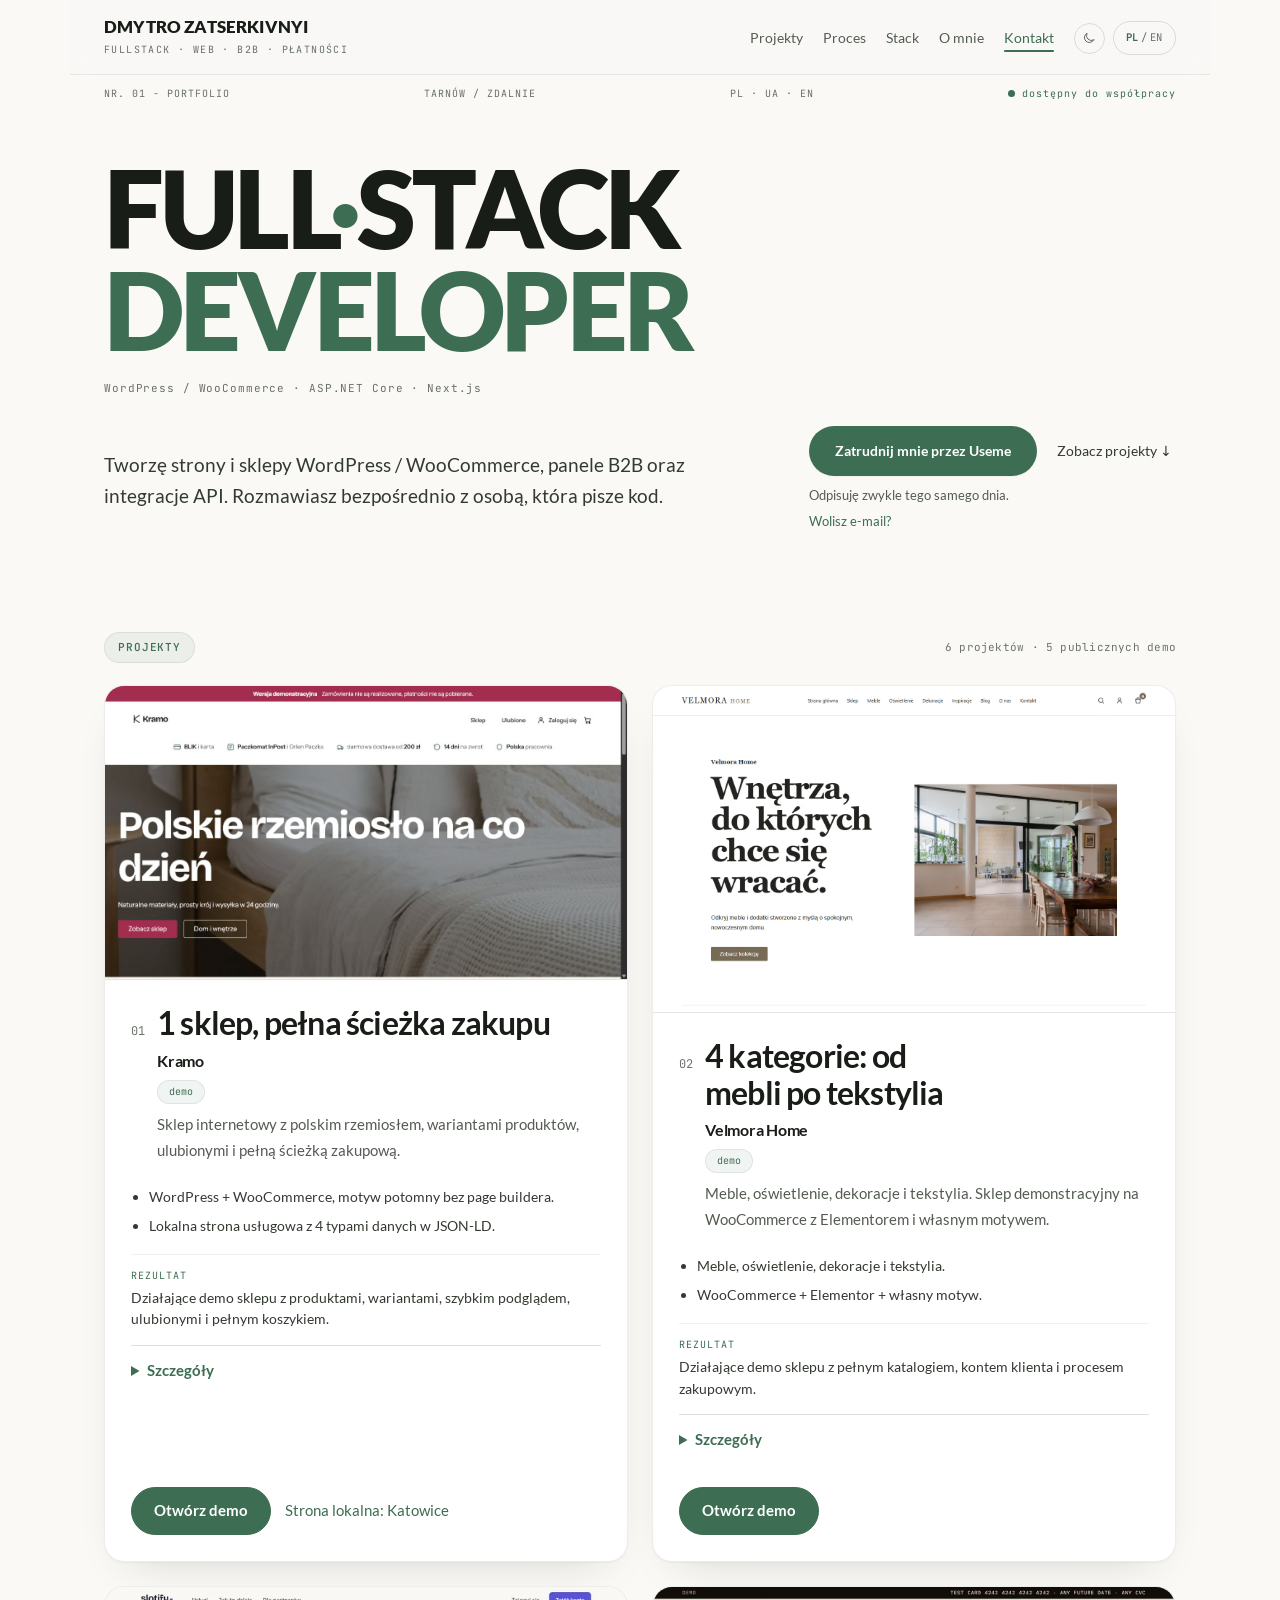
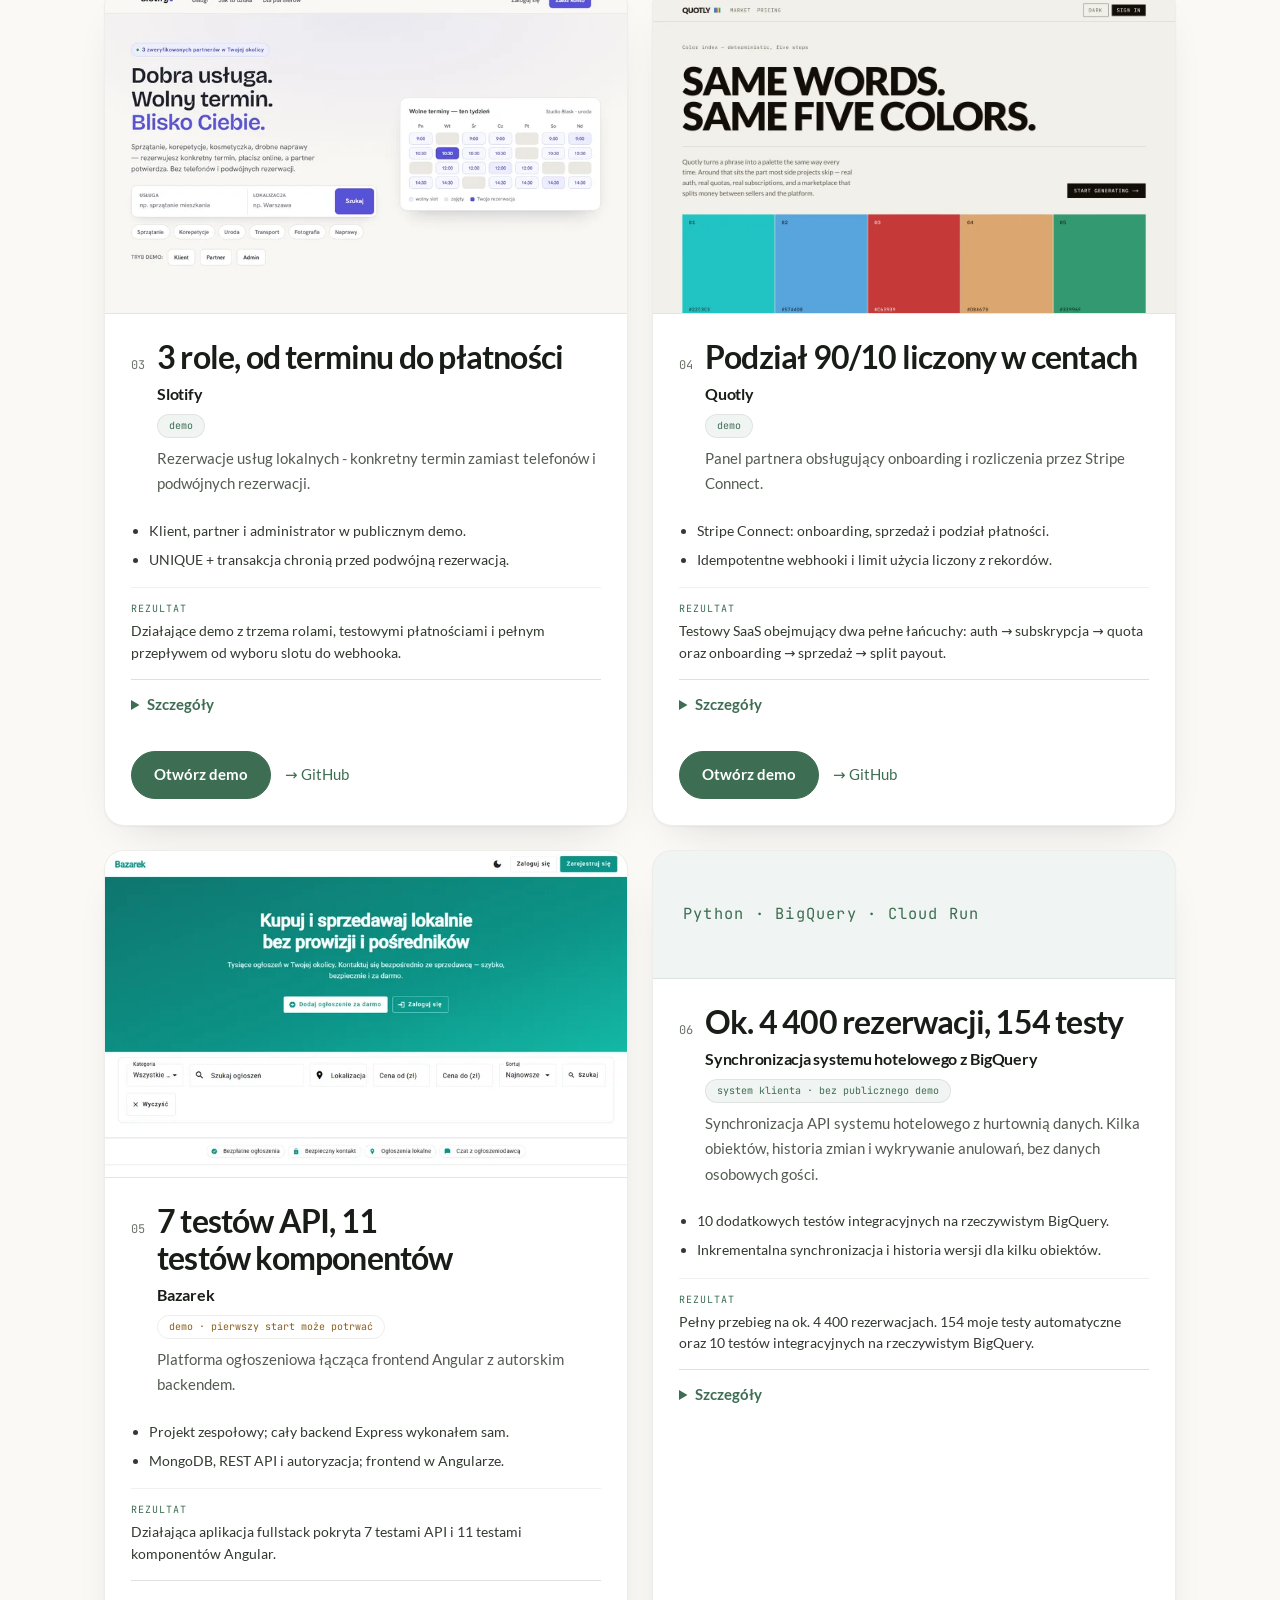
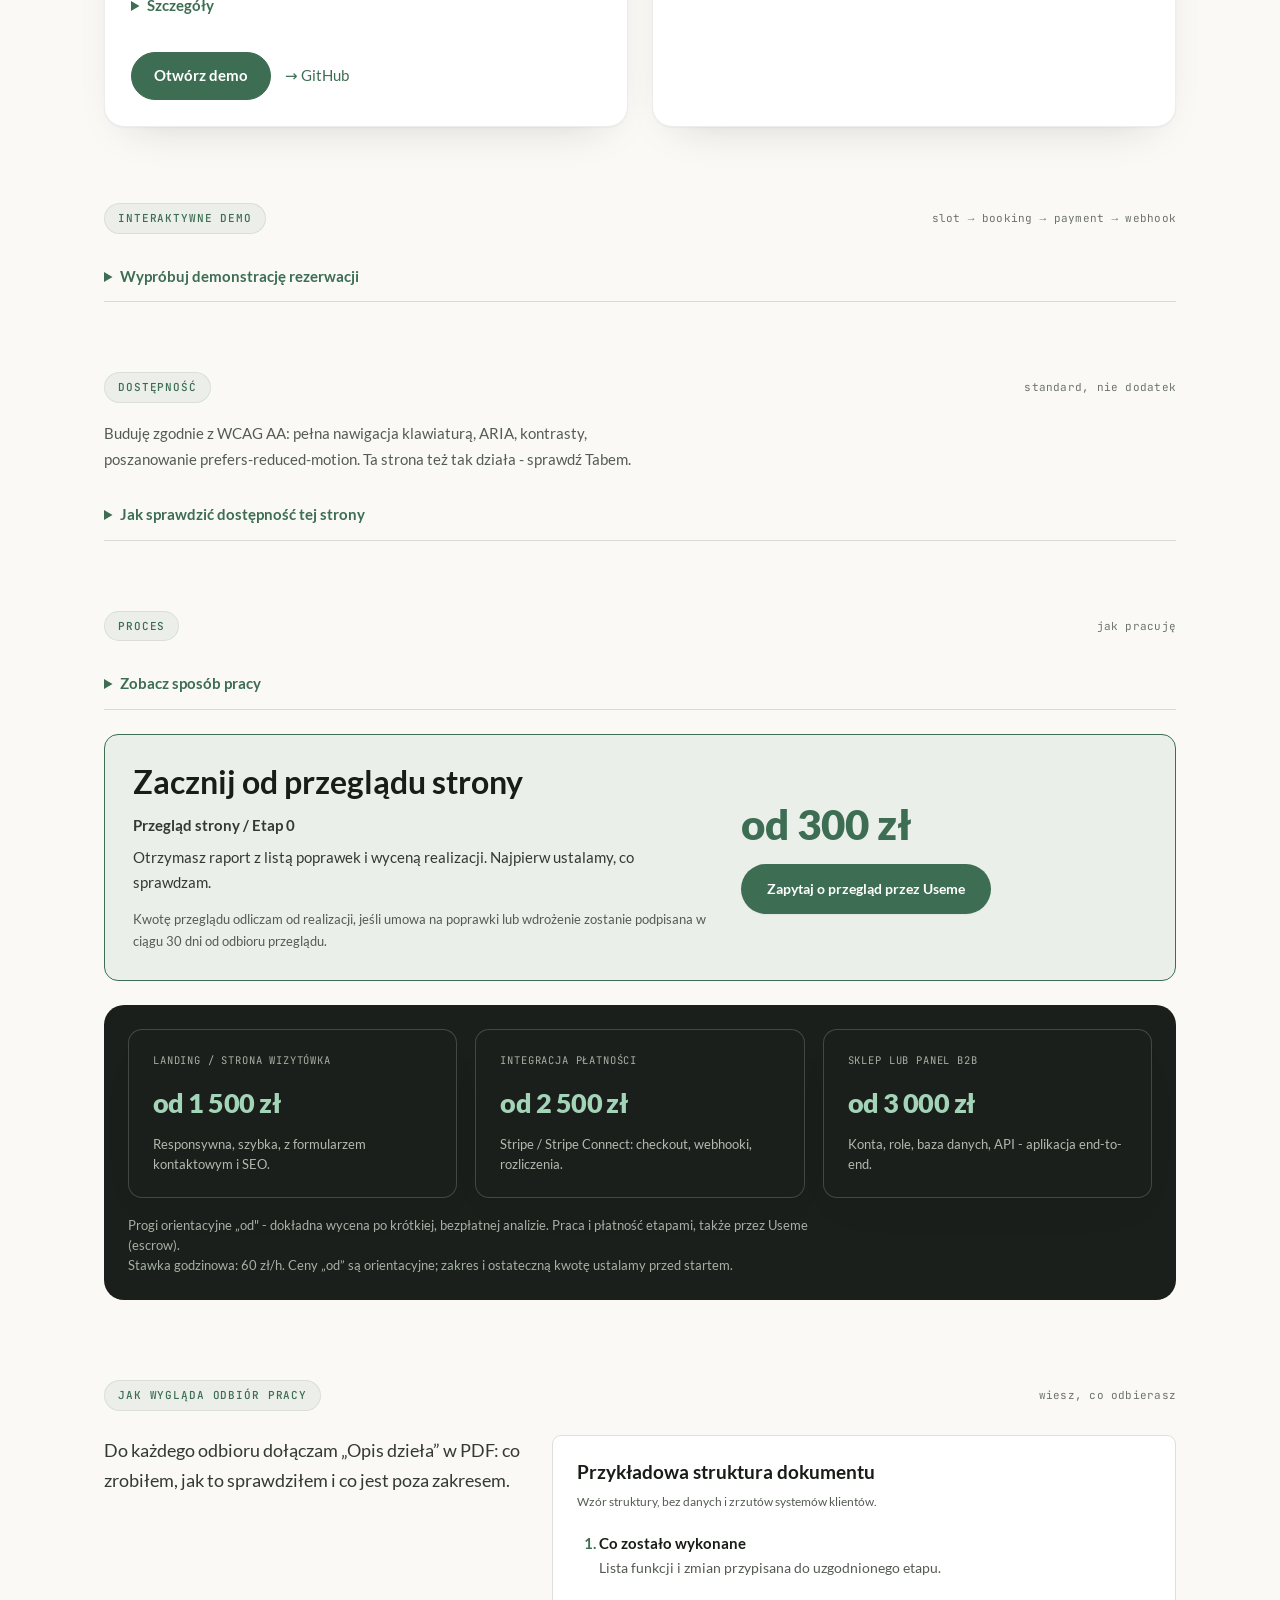
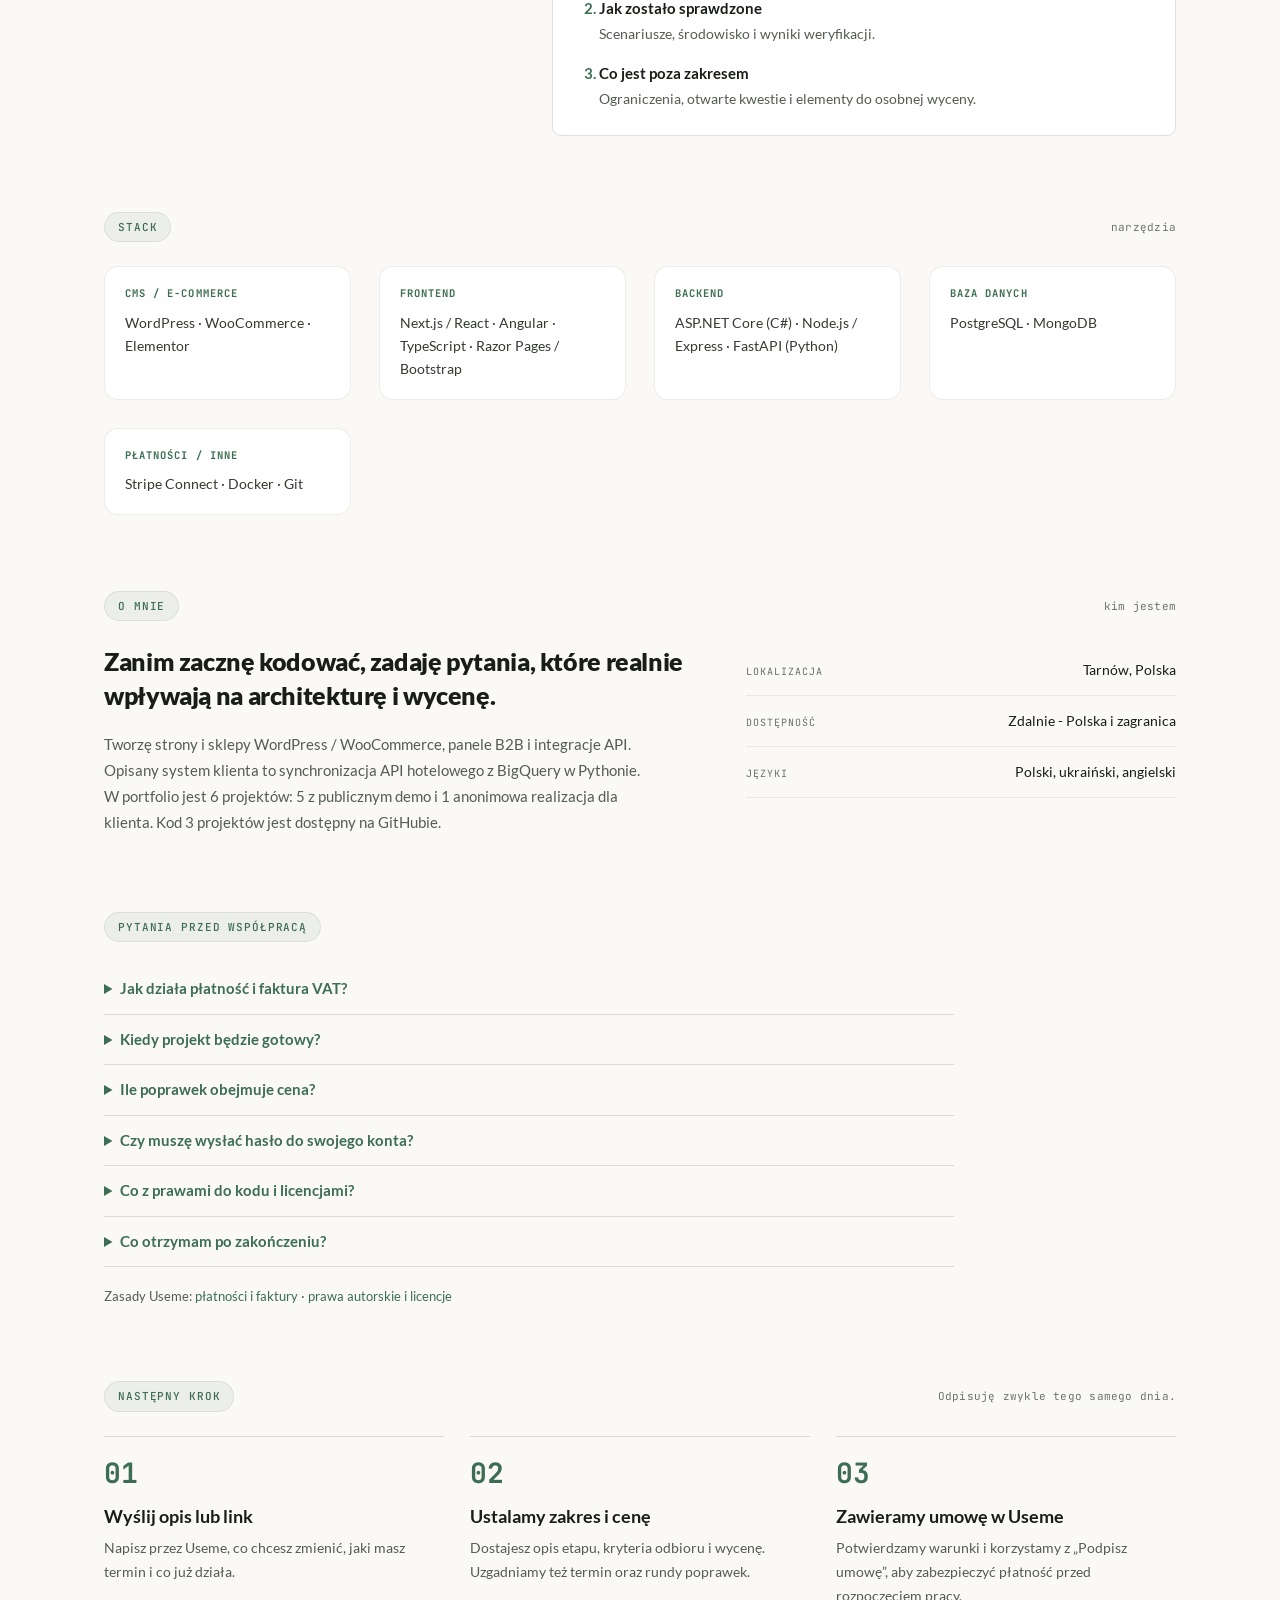
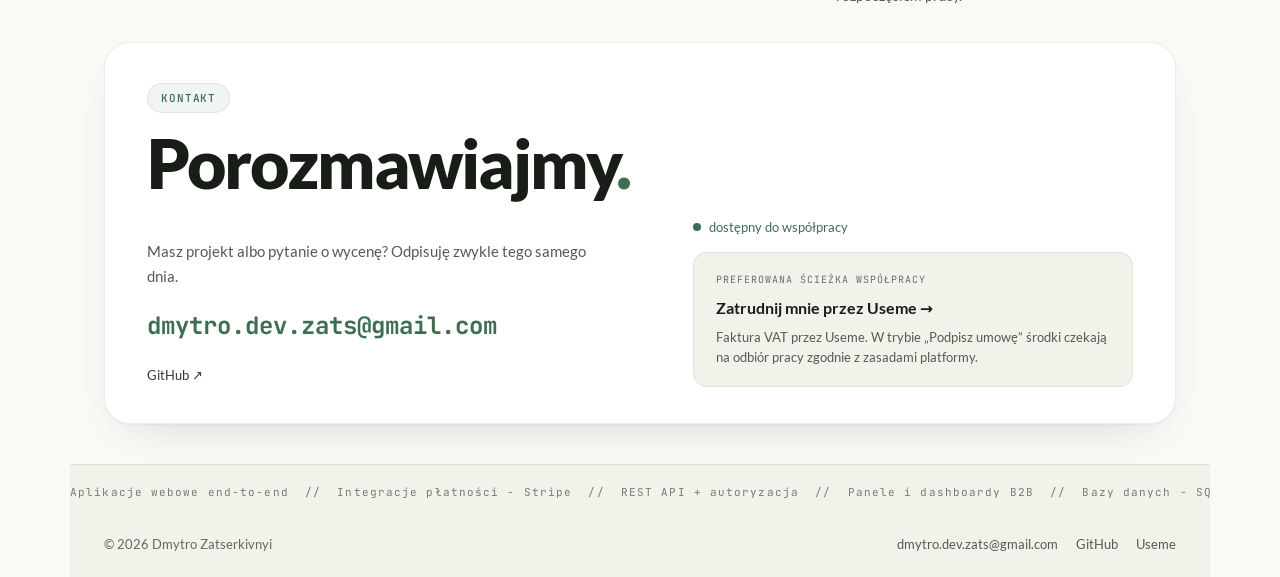
==== commit c61d2c39: "Remove operator panel case and related contract mentions" ====
--- a/index.html
+++ b/index.html
@@ -6,13 +6,13 @@
 <meta name="viewport" content="width=device-width, initial-scale=1.0">
 <meta name="theme-color" content="#faf9f6">
 <title data-i18n="seo.title">WordPress, WooCommerce i panele B2B | Dmytro Zatserkivnyi</title>
-<meta name="description" data-i18n-content="seo.description" content="Strony WordPress, sklepy WooCommerce i Elementor, panele B2B oraz integracje API. Zobacz 7 projektów i demo. 60 zł/h. Współpraca przez Useme.">
+<meta name="description" data-i18n-content="seo.description" content="Strony WordPress, sklepy WooCommerce i Elementor, panele B2B oraz integracje API. Zobacz 6 projektów i demo. 60 zł/h. Współpraca przez Useme.">
 <meta name="robots" content="index, follow, max-image-preview:large">
 <meta property="og:type" content="website">
 <meta property="og:title" data-i18n-content="seo.title" content="WordPress, WooCommerce i panele B2B | Dmytro Zatserkivnyi">
 <meta property="og:locale" content="pl_PL">
 <meta property="og:locale:alternate" content="en_GB">
-<meta property="og:description" data-i18n-content="seo.description" content="Strony WordPress, sklepy WooCommerce i Elementor, panele B2B oraz integracje API. Zobacz 7 projektów i demo. 60 zł/h. Współpraca przez Useme.">
+<meta property="og:description" data-i18n-content="seo.description" content="Strony WordPress, sklepy WooCommerce i Elementor, panele B2B oraz integracje API. Zobacz 6 projektów i demo. 60 zł/h. Współpraca przez Useme.">
 <meta property="og:url" content="https://dmytro-dev.pl/">
 <meta property="og:image" content="https://dmytro-dev.pl/og-image.png">
 <meta property="og:image:width" content="1200">
@@ -20,7 +20,7 @@
 <meta property="og:image:alt" content="Dmytro Zatserkivnyi · WordPress · WooCommerce · B2B · API">
 <meta name="twitter:card" content="summary_large_image">
 <meta name="twitter:title" data-i18n-content="seo.title" content="WordPress, WooCommerce i panele B2B | Dmytro Zatserkivnyi">
-<meta name="twitter:description" data-i18n-content="seo.description" content="Strony WordPress, sklepy WooCommerce i Elementor, panele B2B oraz integracje API. Zobacz 7 projektów i demo. 60 zł/h. Współpraca przez Useme.">
+<meta name="twitter:description" data-i18n-content="seo.description" content="Strony WordPress, sklepy WooCommerce i Elementor, panele B2B oraz integracje API. Zobacz 6 projektów i demo. 60 zł/h. Współpraca przez Useme.">
 <meta name="twitter:image" content="https://dmytro-dev.pl/og-image.png">
 <meta name="twitter:image:alt" content="Dmytro Zatserkivnyi · WordPress · WooCommerce · B2B · API">
 <link rel="canonical" href="https://dmytro-dev.pl/">
@@ -69,7 +69,7 @@
       "@id": "https://dmytro-dev.pl/#service",
       "name": "Dmytro Zatserkivnyi",
       "url": "https://dmytro-dev.pl/",
-      "description": "Strony WordPress, sklepy WooCommerce i Elementor, panele B2B oraz integracje API. Zobacz 7 projektów i demo. 60 zł/h. Współpraca przez Useme.",
+      "description": "Strony WordPress, sklepy WooCommerce i Elementor, panele B2B oraz integracje API. Zobacz 6 projektów i demo. 60 zł/h. Współpraca przez Useme.",
       "image": "https://dmytro-dev.pl/og-image.png",
       "email": "dmytro.dev.zats@gmail.com",
       "address": {
@@ -96,7 +96,7 @@
       "@id": "https://dmytro-dev.pl/#webpage",
       "url": "https://dmytro-dev.pl/",
       "name": "WordPress, WooCommerce i panele B2B | Dmytro Zatserkivnyi",
-      "description": "Strony WordPress, sklepy WooCommerce i Elementor, panele B2B oraz integracje API. Zobacz 7 projektów i demo. 60 zł/h. Współpraca przez Useme.",
+      "description": "Strony WordPress, sklepy WooCommerce i Elementor, panele B2B oraz integracje API. Zobacz 6 projektów i demo. 60 zł/h. Współpraca przez Useme.",
       "inLanguage": "pl",
       "about": {
         "@id": "https://dmytro-dev.pl/#person"
@@ -185,7 +185,7 @@
       <div class="fig-head reveal">
         <h2 class="fig-label" data-i18n="projects.title">Projekty</h2>
         <span class="fig-rule"></span>
-        <span class="fig-sub" data-i18n="projects.eyebrow">7 projektów · 5 publicznych demo</span>
+        <span class="fig-sub" data-i18n="projects.eyebrow">6 projektów · 5 publicznych demo</span>
       </div>
       <div class="projects-grid" id="projectsGrid">
 <article class="project-card reveal" data-project-id="kramo">
@@ -211,28 +211,6 @@
           </div>
         </article>
 
-<article class="project-card reveal" data-project-id="oms-panel">
-          <div class="project-media project-media-placeholder">
-            <span data-i18n="project.omsPanel.media">ASP.NET CORE · PANEL OPERATORA</span>
-          </div>
-          <div class="project-content">
-            <header class="project-summary project-summary-client">
-              <span class="case-index">02</span>
-              <h3 class="case-headline" data-project-headline>5 umów z jednym klientem</h3><p class="case-name" data-project-name>Panel operatora systemu zamówień</p>
-              <span class="case-status" data-project-status>system klienta · bez publicznego demo</span>
-              <p class="case-summary-copy" data-project-summary>Frontend panelu B2B: zamówienia, przesyłki, automatyzacje i faktury. Mój zakres: Razor Pages i Bootstrap; REST API dostarczał zespół backendu.</p>
-
-            </header><ul class="case-proof"><li data-project-fact>11 stron panelu i rozbudowa listy oraz karty zamówienia.</li><li data-project-fact>Ok. 7 000 zamówień w testach; mój zakres: frontend Razor Pages.</li></ul>
-            <dl class="case-outcome"><div class="case-fact"><dt data-i18n="case.result">Rezultat</dt><dd data-case-value="result">5 kolejnych umów z tym samym klientem. Panel sprawdzony na ok. 7 000 rzeczywistych zamówień w środowisku testowym; 96 moich commitów w main. Mój wkład obejmował frontend, nie integracje backendu.</dd></div></dl><details class="case-details"><summary data-i18n="case.details">Szczegóły</summary><span class="case-stack" data-project-stack>ASP.NET Core · Razor Pages · Bootstrap · REST API</span><dl class="case-grid">
-              <div class="case-fact"><dt data-i18n="case.problem">Problem</dt><dd data-case-value="problem">Operatorzy potrzebowali jednego panelu do codziennej obsługi zamówień: zmian statusów synchronizowanych ze sklepem i nadawania przesyłek u kurierów.</dd></div>
-              <div class="case-fact"><dt data-i18n="case.scope">Zakres</dt><dd data-case-value="scope">Frontend: 11 stron panelu oraz rozbudowa listy i karty zamówienia. Przesyłki, reguły WHEN/IF/THEN z testem na zamówieniu i logiem z ponowieniem, faktury i korekty, ustawienia statusów i kurierów.</dd></div>
-              <div class="case-fact"><dt data-i18n="case.architecture">Architektura</dt><dd data-case-value="architecture">ASP.NET Core Razor Pages i Bootstrap. Panel nie ma dostępu do bazy - wszystkie dane idą przez REST API zespołu backendu, na wersjonowanym kontrakcie.</dd></div>
-              <div class="case-fact"><dt data-i18n="case.challenge">Najtrudniejsze</dt><dd data-case-value="challenge">Etykiety przesyłek przekazywane przez panel strumieniowo z kontrolą typu pliku, błędy walidacji API pokazywane przy konkretnym polu formularza i godziny liczone w strefie Europe/Warsaw niezależnie od strefy kontenera.</dd></div>
-
-            </dl></details>
-          </div>
-        </article>
-
 <article class="project-card reveal" data-project-id="velmora-home">
           <a class="project-media" href="https://velmorahome.infinityfree.io/?i=1" target="_blank" rel="noopener" aria-label="Otwórz demo Velmora Home">
               <picture>
@@ -243,7 +221,7 @@
           </a>
           <div class="project-content">
             <header class="project-summary">
-              <span class="case-index">03</span>
+              <span class="case-index">02</span>
               <h3 class="case-headline" data-project-headline>4 kategorie: od mebli po tekstylia</h3><p class="case-name" data-project-name>Velmora Home</p>
               <span class="case-status" data-project-status>demo</span>
               <p class="case-summary-copy" data-project-summary>Meble, oświetlenie, dekoracje i tekstylia. Sklep demonstracyjny na WooCommerce z Elementorem i własnym motywem.</p>
@@ -266,7 +244,7 @@
           </a>
           <div class="project-content">
             <header class="project-summary">
-              <span class="case-index">04</span>
+              <span class="case-index">03</span>
               <h3 class="case-headline" data-project-headline>3 role, od terminu do płatności</h3><p class="case-name" data-project-name>Slotify</p>
               <span class="case-status" data-project-status>demo</span>
               <p class="case-summary-copy" data-project-summary>Rezerwacje usług lokalnych - konkretny termin zamiast telefonów i podwójnych rezerwacji.</p>
@@ -290,7 +268,7 @@
           <a class="project-media" href="https://quotly-flax.vercel.app" target="_blank" rel="noopener" aria-label="Otwórz demo Quotly"><img src="/assets/quotly.webp" alt="Quotly - landing z generatorem palet i płatnościami Stripe" width="1280" height="800" loading="lazy" decoding="async" data-project-image></a>
           <div class="project-content">
             <header class="project-summary">
-              <span class="case-index">05</span>
+              <span class="case-index">04</span>
               <h3 class="case-headline" data-project-headline>Podział 90/10 liczony w centach</h3><p class="case-name" data-project-name>Quotly</p>
               <span class="case-status" data-project-status>demo</span>
               <p class="case-summary-copy" data-project-summary>Panel partnera obsługujący onboarding i rozliczenia przez Stripe Connect.</p>
@@ -314,7 +292,7 @@
           <a class="project-media" href="https://bazarek-taw.onrender.com" target="_blank" rel="noopener" aria-label="Otwórz demo Bazarek"><img src="/assets/bazarek.webp" alt="Bazarek - strona główna platformy ogłoszeniowej" width="1280" height="800" loading="lazy" decoding="async" data-project-image></a>
           <div class="project-content">
             <header class="project-summary">
-              <span class="case-index">06</span>
+              <span class="case-index">05</span>
               <h3 class="case-headline" data-project-headline>7 testów API, 11 testów komponentów</h3><p class="case-name" data-project-name>Bazarek</p>
               <span class="case-status case-status-warn" data-project-status>demo · pierwszy start może potrwać</span>
               <p class="case-summary-copy" data-project-summary>Platforma ogłoszeniowa łącząca frontend Angular z autorskim backendem.</p>
@@ -334,7 +312,7 @@
           </div>
         </article>
 
-<article class="project-card reveal" data-project-id="hotel-bigquery"><div class="project-media project-media-placeholder"><span>Python · BigQuery · Cloud Run</span></div><div class="project-content"><header class="project-summary project-summary-client"><span class="case-index">07</span><h3 class="case-headline" data-project-headline>Ok. 4 400 rezerwacji, 154 testy</h3><p class="case-name" data-project-name>Synchronizacja systemu hotelowego z BigQuery</p><span class="case-status" data-project-status>system klienta · bez publicznego demo</span><p class="case-summary-copy" data-project-summary>Synchronizacja API systemu hotelowego z hurtownią danych. Kilka obiektów, historia zmian i wykrywanie anulowań, bez danych osobowych gości.</p></header><ul class="case-proof"><li data-project-fact>10 dodatkowych testów integracyjnych na rzeczywistym BigQuery.</li><li data-project-fact>Inkrementalna synchronizacja i historia wersji dla kilku obiektów.</li></ul><dl class="case-outcome"><div class="case-fact"><dt data-i18n="case.result">Rezultat</dt><dd data-case-value="result">Pełny przebieg na ok. 4 400 rezerwacjach. 154 moje testy automatyczne oraz 10 testów integracyjnych na rzeczywistym BigQuery.</dd></div></dl><details class="case-details"><summary data-i18n="case.details">Szczegóły</summary><span class="case-stack" data-project-stack>Python · BigQuery · Cloud Run · Cloud Scheduler · Secret Manager</span><dl class="case-grid"><div class="case-fact"><dt data-i18n="case.problem">Problem</dt><dd data-case-value="problem">Połączyć API systemu hotelowego z BigQuery dla kilku obiektów, zachowując historię zmian i wykrywając anulowania.</dd></div><div class="case-fact"><dt data-i18n="case.scope">Zakres</dt><dd data-case-value="scope">Inkrementalne pobieranie rezerwacji, historia wersji, słowniki i obsługa kilku obiektów. Bez danych osobowych gości.</dd></div><div class="case-fact"><dt data-i18n="case.architecture">Architektura</dt><dd data-case-value="architecture">Python na Cloud Run, uruchamiany przez Cloud Scheduler. Sekrety w Secret Manager; konto serwisowe z minimalnymi uprawnieniami.</dd></div><div class="case-fact"><dt data-i18n="case.challenge">Najtrudniejsze</dt><dd data-case-value="challenge">Wykrywanie anulowań z bezpiecznikiem, aby nie traktować niepełnego odczytu API jako usunięcia rezerwacji.</dd></div></dl></details></div></article>
+<article class="project-card reveal" data-project-id="hotel-bigquery"><div class="project-media project-media-placeholder"><span>Python · BigQuery · Cloud Run</span></div><div class="project-content"><header class="project-summary project-summary-client"><span class="case-index">06</span><h3 class="case-headline" data-project-headline>Ok. 4 400 rezerwacji, 154 testy</h3><p class="case-name" data-project-name>Synchronizacja systemu hotelowego z BigQuery</p><span class="case-status" data-project-status>system klienta · bez publicznego demo</span><p class="case-summary-copy" data-project-summary>Synchronizacja API systemu hotelowego z hurtownią danych. Kilka obiektów, historia zmian i wykrywanie anulowań, bez danych osobowych gości.</p></header><ul class="case-proof"><li data-project-fact>10 dodatkowych testów integracyjnych na rzeczywistym BigQuery.</li><li data-project-fact>Inkrementalna synchronizacja i historia wersji dla kilku obiektów.</li></ul><dl class="case-outcome"><div class="case-fact"><dt data-i18n="case.result">Rezultat</dt><dd data-case-value="result">Pełny przebieg na ok. 4 400 rezerwacjach. 154 moje testy automatyczne oraz 10 testów integracyjnych na rzeczywistym BigQuery.</dd></div></dl><details class="case-details"><summary data-i18n="case.details">Szczegóły</summary><span class="case-stack" data-project-stack>Python · BigQuery · Cloud Run · Cloud Scheduler · Secret Manager</span><dl class="case-grid"><div class="case-fact"><dt data-i18n="case.problem">Problem</dt><dd data-case-value="problem">Połączyć API systemu hotelowego z BigQuery dla kilku obiektów, zachowując historię zmian i wykrywając anulowania.</dd></div><div class="case-fact"><dt data-i18n="case.scope">Zakres</dt><dd data-case-value="scope">Inkrementalne pobieranie rezerwacji, historia wersji, słowniki i obsługa kilku obiektów. Bez danych osobowych gości.</dd></div><div class="case-fact"><dt data-i18n="case.architecture">Architektura</dt><dd data-case-value="architecture">Python na Cloud Run, uruchamiany przez Cloud Scheduler. Sekrety w Secret Manager; konto serwisowe z minimalnymi uprawnieniami.</dd></div><div class="case-fact"><dt data-i18n="case.challenge">Najtrudniejsze</dt><dd data-case-value="challenge">Wykrywanie anulowań z bezpiecznikiem, aby nie traktować niepełnego odczytu API jako usunięcia rezerwacji.</dd></div></dl></details></div></article>
       </div>
     </section>
 
@@ -468,7 +446,7 @@
       <div class="about-grid reveal">
         <div>
           <p class="about-lead" data-i18n="about.lead">Zanim zacznę kodować, zadaję pytania, które realnie wpływają na architekturę i wycenę.</p>
-          <p class="about-body" data-i18n-html="about.text">Tworzę strony i sklepy WordPress / WooCommerce, panele B2B i integracje API. W panelu zamówień dla klienta odpowiadałem za frontend Razor Pages, współpracując z zespołem backendu. Drugi opisany system klienta to synchronizacja API hotelowego z BigQuery w Pythonie. W portfolio jest 7 projektów: 5 z publicznym demo i 2 anonimowe realizacje dla klientów. Kod 3 projektów jest dostępny na GitHubie.</p>
+          <p class="about-body" data-i18n-html="about.text">Tworzę strony i sklepy WordPress / WooCommerce, panele B2B i integracje API. Opisany system klienta to synchronizacja API hotelowego z BigQuery w Pythonie. W portfolio jest 6 projektów: 5 z publicznym demo i 1 anonimowa realizacja dla klienta. Kod 3 projektów jest dostępny na GitHubie.</p>
         </div>
         <div>
           <div class="fact-row">
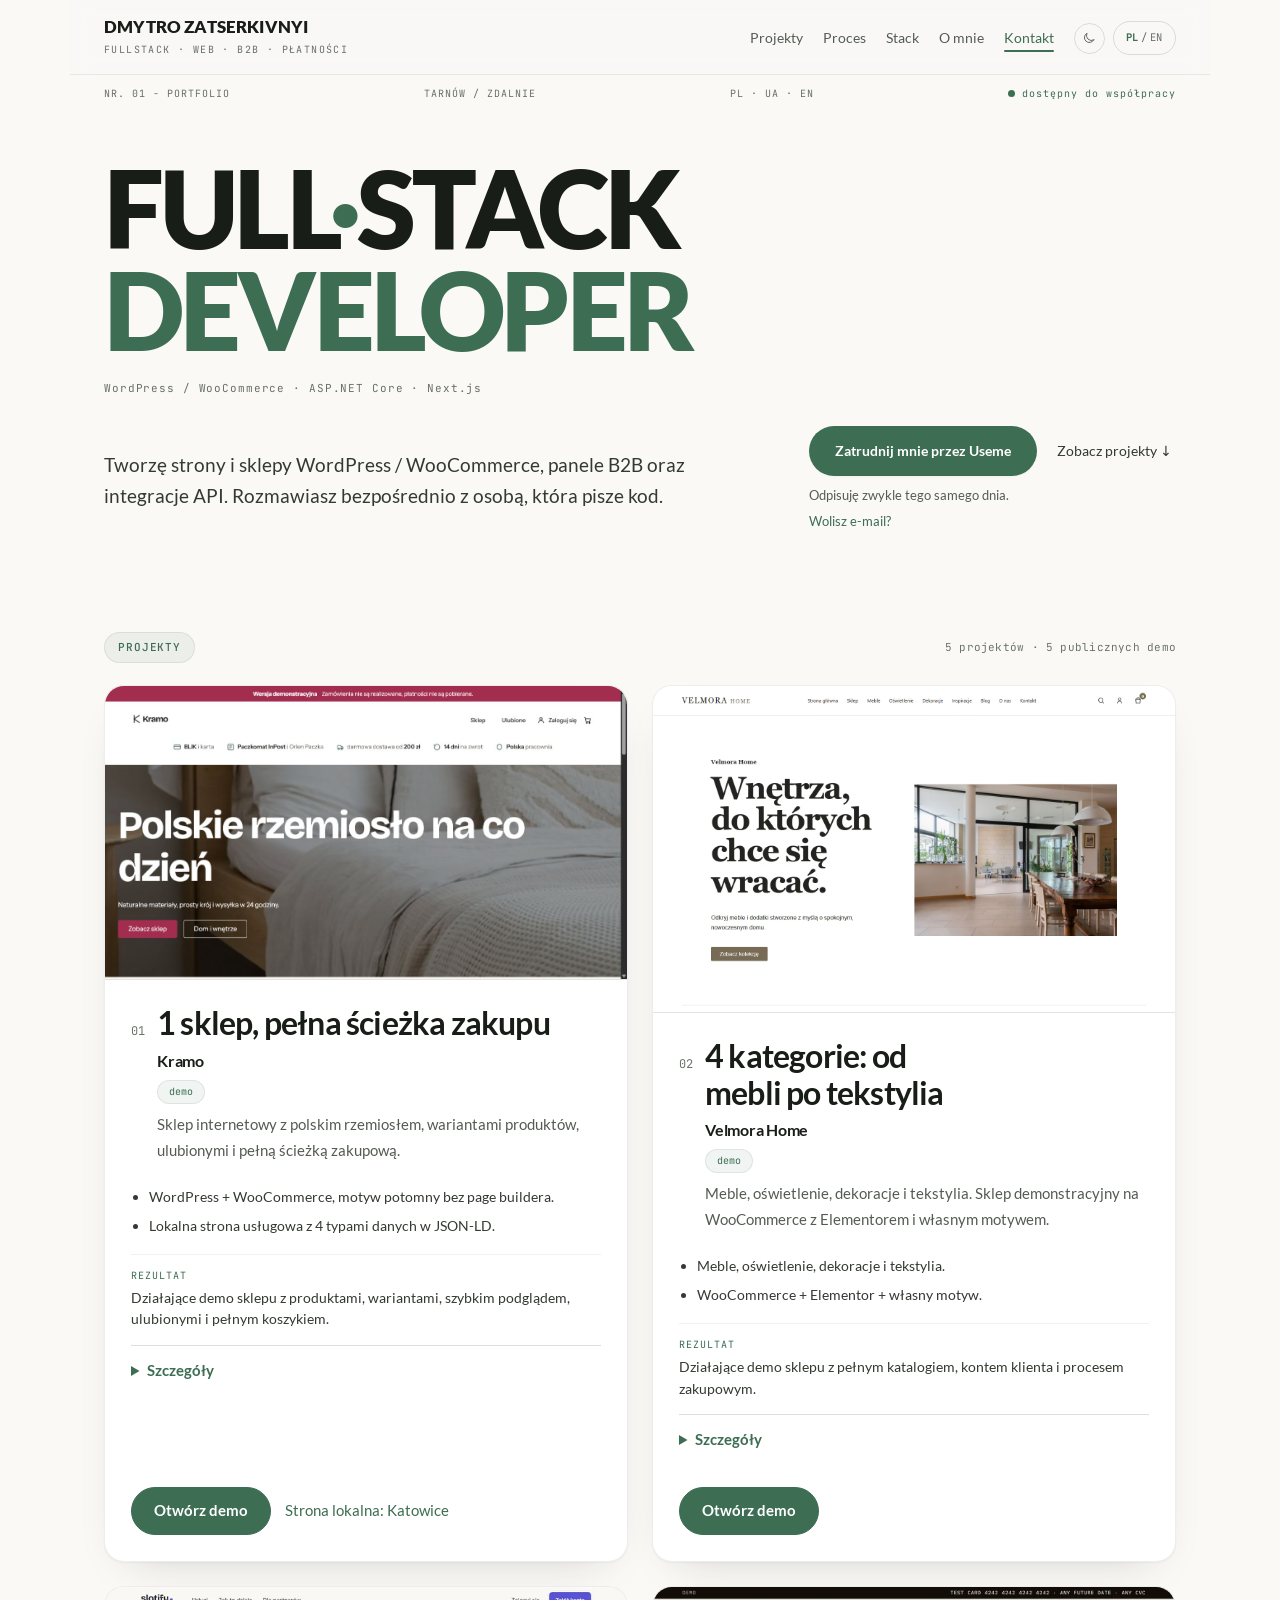
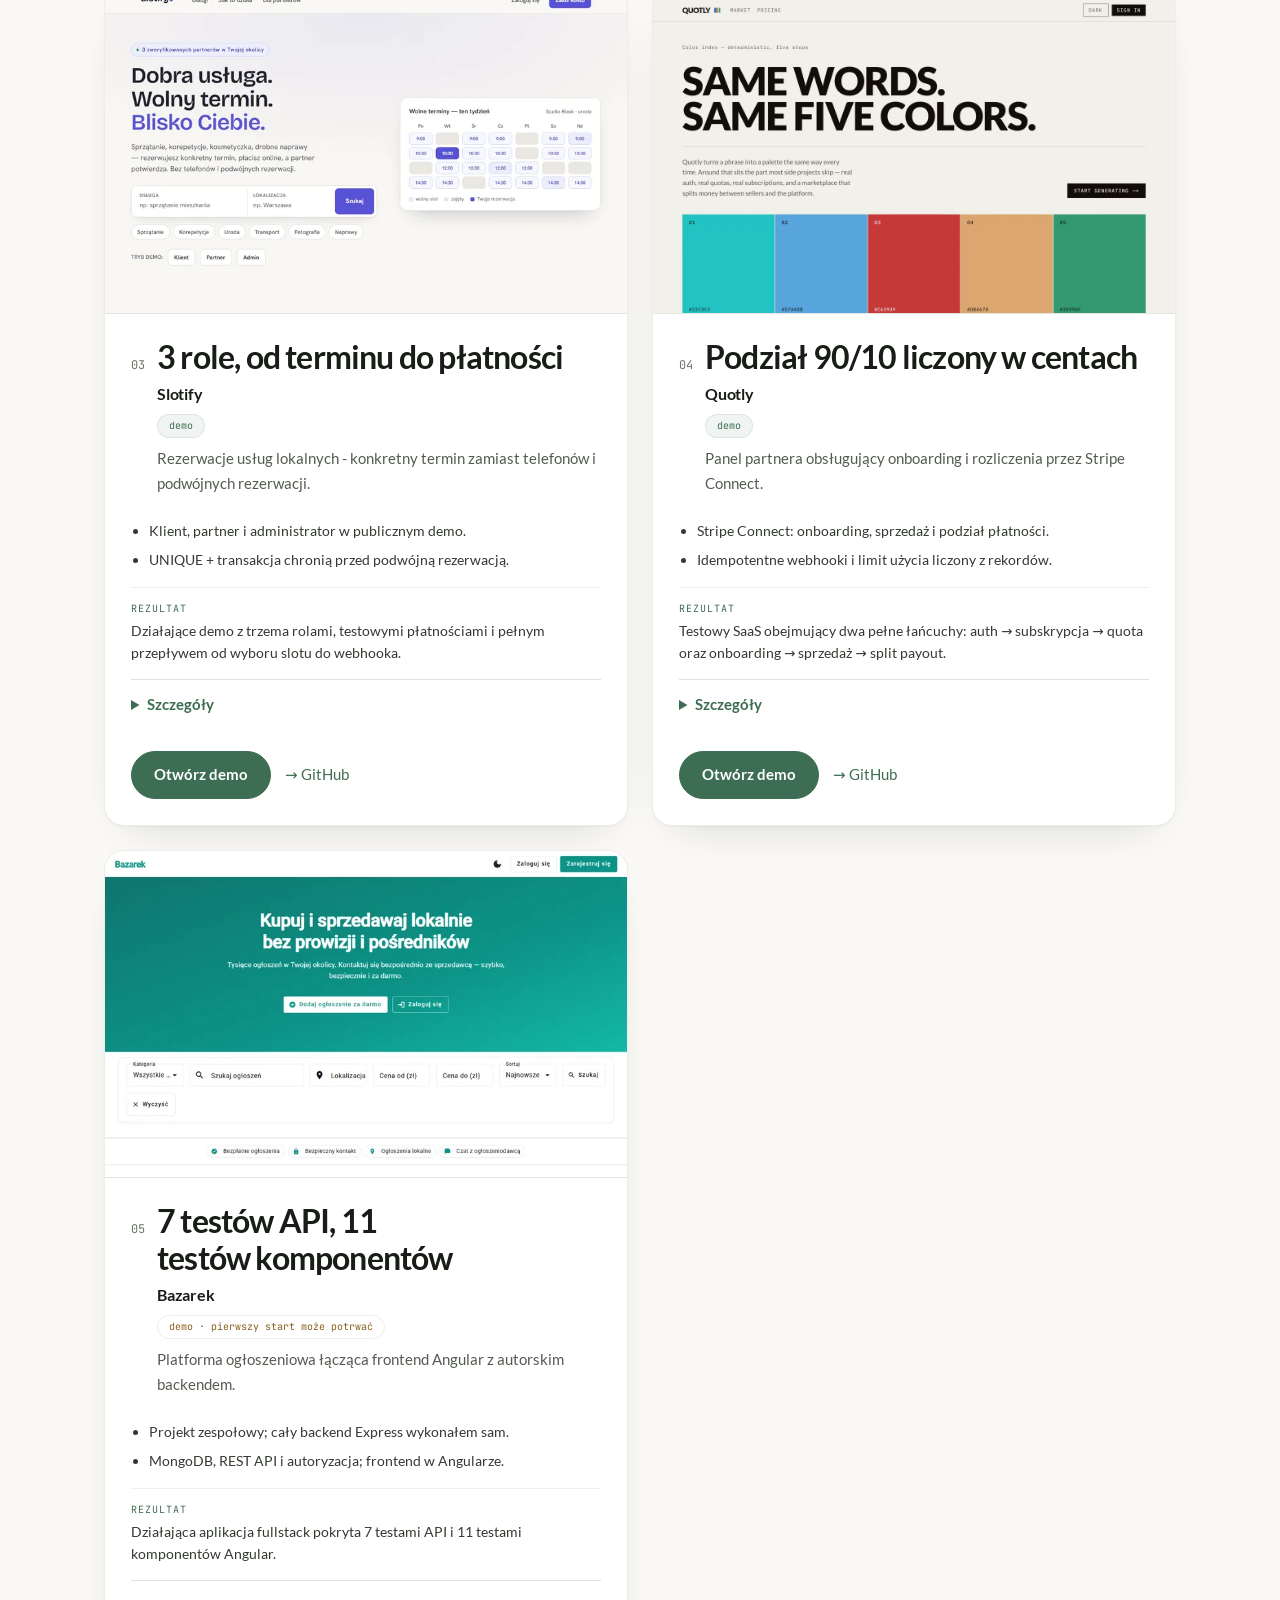
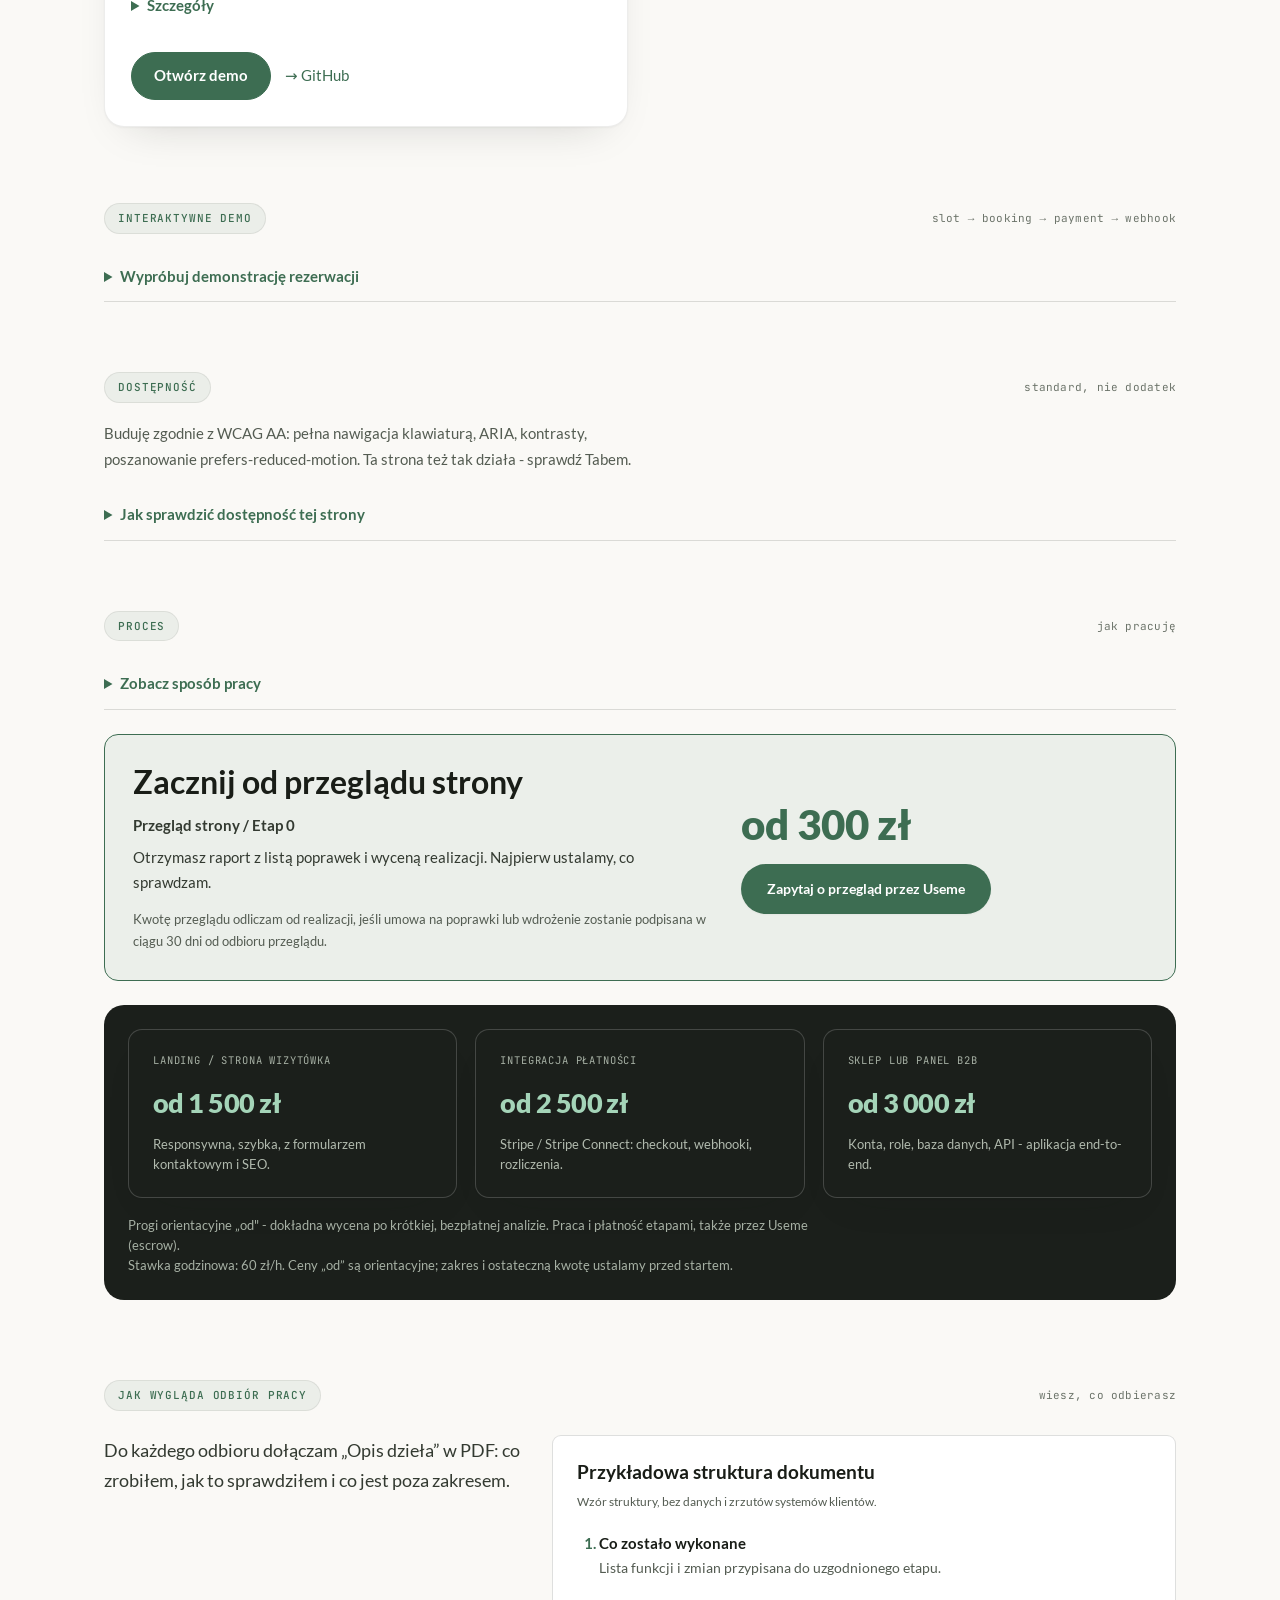
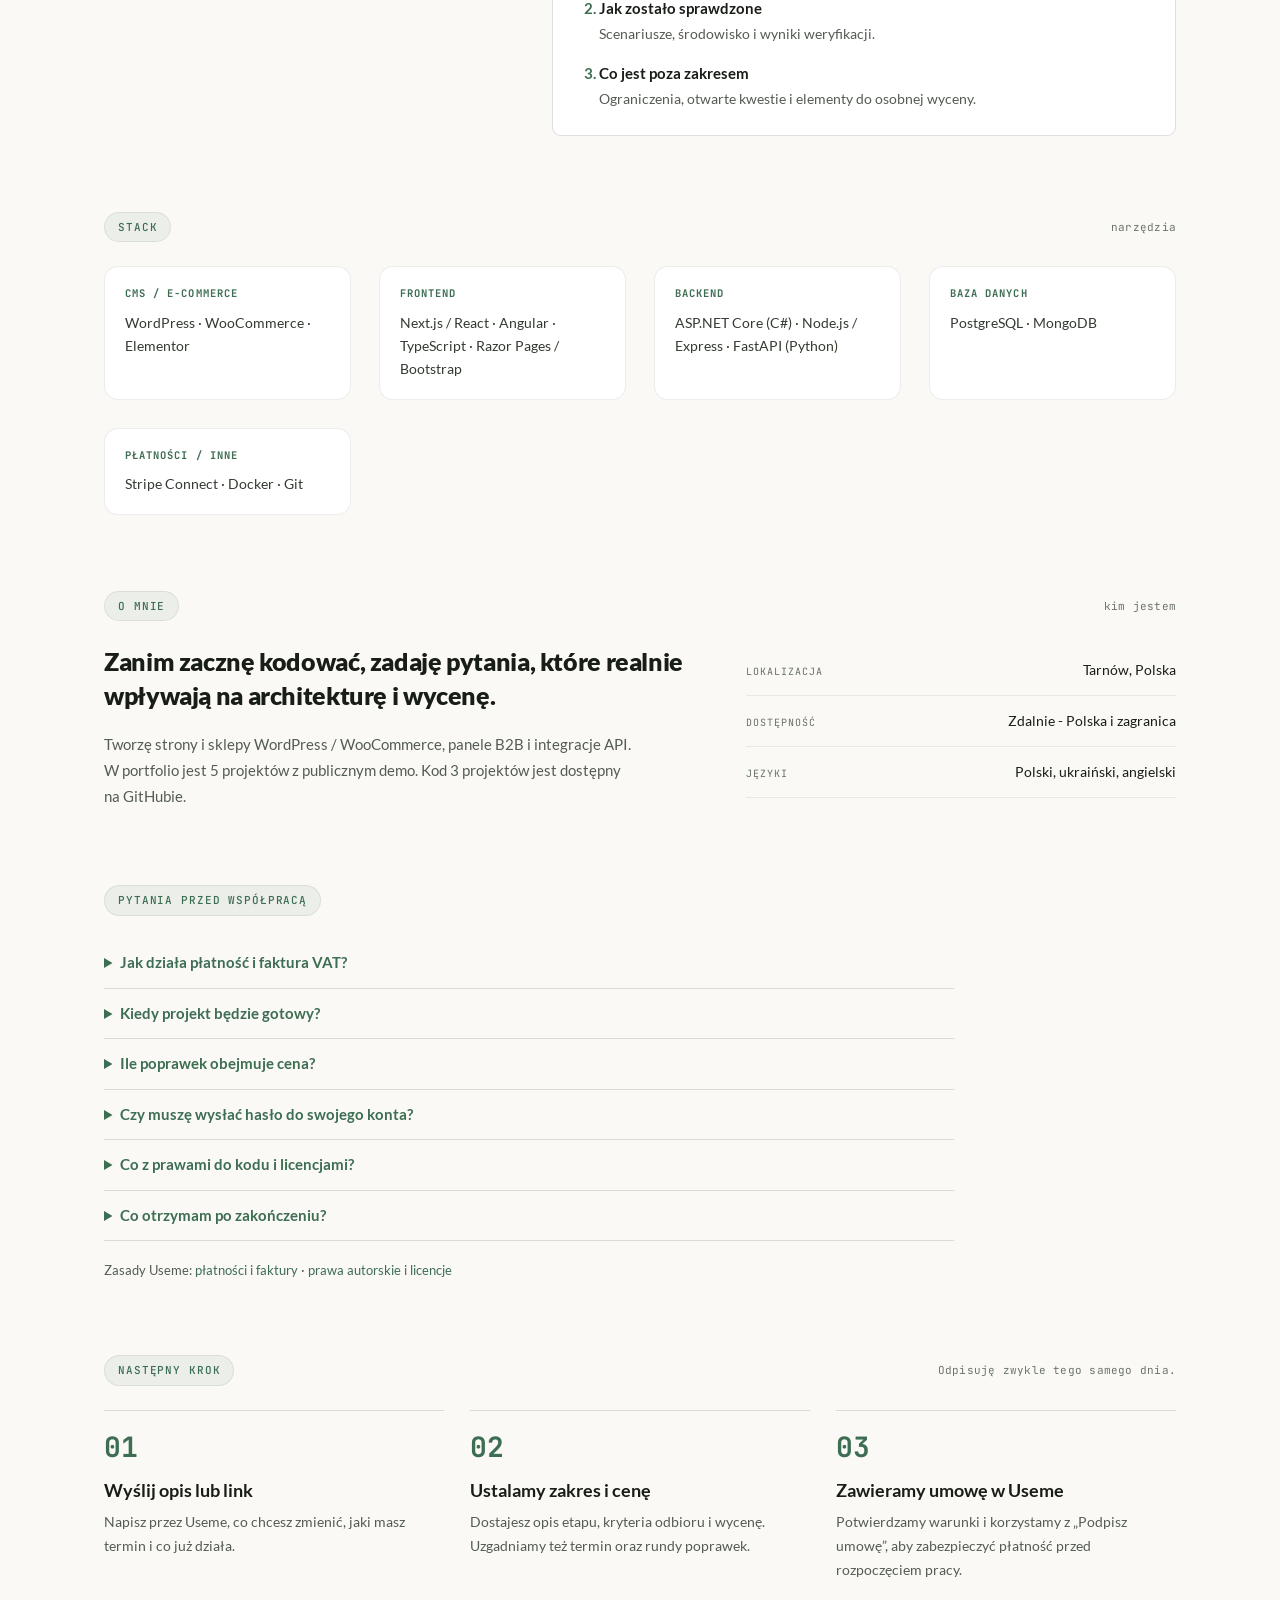
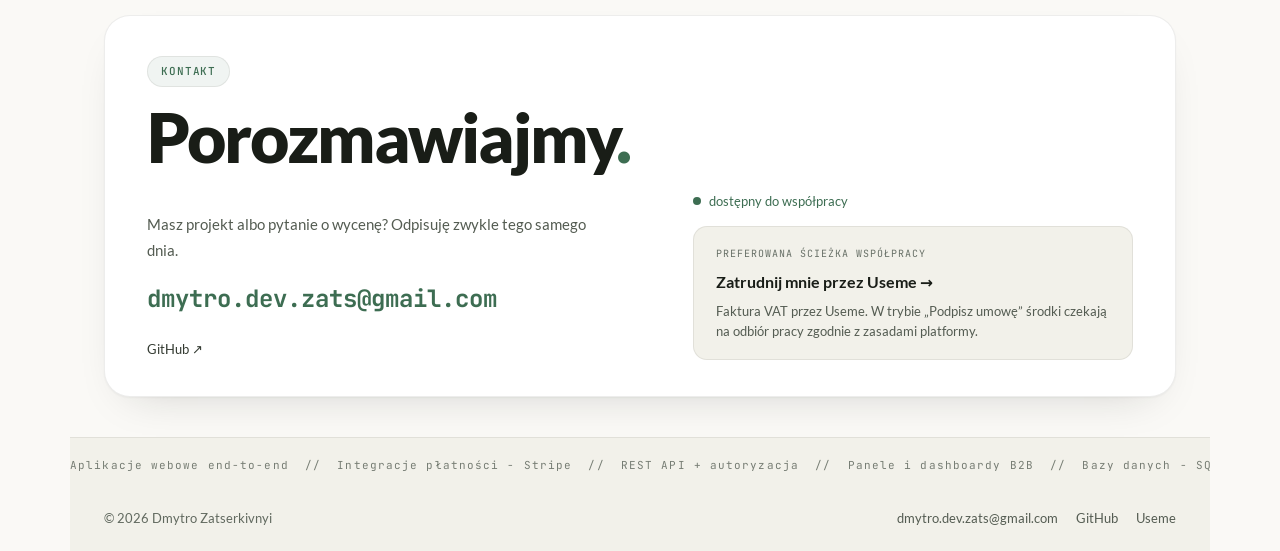
==== commit ccb24669: "Remove hotel sync case and related mentions" ====
--- a/index.html
+++ b/index.html
@@ -6,13 +6,13 @@
 <meta name="viewport" content="width=device-width, initial-scale=1.0">
 <meta name="theme-color" content="#faf9f6">
 <title data-i18n="seo.title">WordPress, WooCommerce i panele B2B | Dmytro Zatserkivnyi</title>
-<meta name="description" data-i18n-content="seo.description" content="Strony WordPress, sklepy WooCommerce i Elementor, panele B2B oraz integracje API. Zobacz 6 projektów i demo. 60 zł/h. Współpraca przez Useme.">
+<meta name="description" data-i18n-content="seo.description" content="Strony WordPress, sklepy WooCommerce i Elementor, panele B2B oraz integracje API. Zobacz 5 projektów i demo. 60 zł/h. Współpraca przez Useme.">
 <meta name="robots" content="index, follow, max-image-preview:large">
 <meta property="og:type" content="website">
 <meta property="og:title" data-i18n-content="seo.title" content="WordPress, WooCommerce i panele B2B | Dmytro Zatserkivnyi">
 <meta property="og:locale" content="pl_PL">
 <meta property="og:locale:alternate" content="en_GB">
-<meta property="og:description" data-i18n-content="seo.description" content="Strony WordPress, sklepy WooCommerce i Elementor, panele B2B oraz integracje API. Zobacz 6 projektów i demo. 60 zł/h. Współpraca przez Useme.">
+<meta property="og:description" data-i18n-content="seo.description" content="Strony WordPress, sklepy WooCommerce i Elementor, panele B2B oraz integracje API. Zobacz 5 projektów i demo. 60 zł/h. Współpraca przez Useme.">
 <meta property="og:url" content="https://dmytro-dev.pl/">
 <meta property="og:image" content="https://dmytro-dev.pl/og-image.png">
 <meta property="og:image:width" content="1200">
@@ -20,7 +20,7 @@
 <meta property="og:image:alt" content="Dmytro Zatserkivnyi · WordPress · WooCommerce · B2B · API">
 <meta name="twitter:card" content="summary_large_image">
 <meta name="twitter:title" data-i18n-content="seo.title" content="WordPress, WooCommerce i panele B2B | Dmytro Zatserkivnyi">
-<meta name="twitter:description" data-i18n-content="seo.description" content="Strony WordPress, sklepy WooCommerce i Elementor, panele B2B oraz integracje API. Zobacz 6 projektów i demo. 60 zł/h. Współpraca przez Useme.">
+<meta name="twitter:description" data-i18n-content="seo.description" content="Strony WordPress, sklepy WooCommerce i Elementor, panele B2B oraz integracje API. Zobacz 5 projektów i demo. 60 zł/h. Współpraca przez Useme.">
 <meta name="twitter:image" content="https://dmytro-dev.pl/og-image.png">
 <meta name="twitter:image:alt" content="Dmytro Zatserkivnyi · WordPress · WooCommerce · B2B · API">
 <link rel="canonical" href="https://dmytro-dev.pl/">
@@ -59,7 +59,6 @@
         "Elementor",
         "ASP.NET Core Razor Pages",
         "Python",
-        "BigQuery",
         "Next.js",
         "Stripe Connect"
       ]
@@ -69,7 +68,7 @@
       "@id": "https://dmytro-dev.pl/#service",
       "name": "Dmytro Zatserkivnyi",
       "url": "https://dmytro-dev.pl/",
-      "description": "Strony WordPress, sklepy WooCommerce i Elementor, panele B2B oraz integracje API. Zobacz 6 projektów i demo. 60 zł/h. Współpraca przez Useme.",
+      "description": "Strony WordPress, sklepy WooCommerce i Elementor, panele B2B oraz integracje API. Zobacz 5 projektów i demo. 60 zł/h. Współpraca przez Useme.",
       "image": "https://dmytro-dev.pl/og-image.png",
       "email": "dmytro.dev.zats@gmail.com",
       "address": {
@@ -96,7 +95,7 @@
       "@id": "https://dmytro-dev.pl/#webpage",
       "url": "https://dmytro-dev.pl/",
       "name": "WordPress, WooCommerce i panele B2B | Dmytro Zatserkivnyi",
-      "description": "Strony WordPress, sklepy WooCommerce i Elementor, panele B2B oraz integracje API. Zobacz 6 projektów i demo. 60 zł/h. Współpraca przez Useme.",
+      "description": "Strony WordPress, sklepy WooCommerce i Elementor, panele B2B oraz integracje API. Zobacz 5 projektów i demo. 60 zł/h. Współpraca przez Useme.",
       "inLanguage": "pl",
       "about": {
         "@id": "https://dmytro-dev.pl/#person"
@@ -185,7 +184,7 @@
       <div class="fig-head reveal">
         <h2 class="fig-label" data-i18n="projects.title">Projekty</h2>
         <span class="fig-rule"></span>
-        <span class="fig-sub" data-i18n="projects.eyebrow">6 projektów · 5 publicznych demo</span>
+        <span class="fig-sub" data-i18n="projects.eyebrow">5 projektów · 5 publicznych demo</span>
       </div>
       <div class="projects-grid" id="projectsGrid">
 <article class="project-card reveal" data-project-id="kramo">
@@ -312,7 +311,6 @@
           </div>
         </article>
 
-<article class="project-card reveal" data-project-id="hotel-bigquery"><div class="project-media project-media-placeholder"><span>Python · BigQuery · Cloud Run</span></div><div class="project-content"><header class="project-summary project-summary-client"><span class="case-index">06</span><h3 class="case-headline" data-project-headline>Ok. 4 400 rezerwacji, 154 testy</h3><p class="case-name" data-project-name>Synchronizacja systemu hotelowego z BigQuery</p><span class="case-status" data-project-status>system klienta · bez publicznego demo</span><p class="case-summary-copy" data-project-summary>Synchronizacja API systemu hotelowego z hurtownią danych. Kilka obiektów, historia zmian i wykrywanie anulowań, bez danych osobowych gości.</p></header><ul class="case-proof"><li data-project-fact>10 dodatkowych testów integracyjnych na rzeczywistym BigQuery.</li><li data-project-fact>Inkrementalna synchronizacja i historia wersji dla kilku obiektów.</li></ul><dl class="case-outcome"><div class="case-fact"><dt data-i18n="case.result">Rezultat</dt><dd data-case-value="result">Pełny przebieg na ok. 4 400 rezerwacjach. 154 moje testy automatyczne oraz 10 testów integracyjnych na rzeczywistym BigQuery.</dd></div></dl><details class="case-details"><summary data-i18n="case.details">Szczegóły</summary><span class="case-stack" data-project-stack>Python · BigQuery · Cloud Run · Cloud Scheduler · Secret Manager</span><dl class="case-grid"><div class="case-fact"><dt data-i18n="case.problem">Problem</dt><dd data-case-value="problem">Połączyć API systemu hotelowego z BigQuery dla kilku obiektów, zachowując historię zmian i wykrywając anulowania.</dd></div><div class="case-fact"><dt data-i18n="case.scope">Zakres</dt><dd data-case-value="scope">Inkrementalne pobieranie rezerwacji, historia wersji, słowniki i obsługa kilku obiektów. Bez danych osobowych gości.</dd></div><div class="case-fact"><dt data-i18n="case.architecture">Architektura</dt><dd data-case-value="architecture">Python na Cloud Run, uruchamiany przez Cloud Scheduler. Sekrety w Secret Manager; konto serwisowe z minimalnymi uprawnieniami.</dd></div><div class="case-fact"><dt data-i18n="case.challenge">Najtrudniejsze</dt><dd data-case-value="challenge">Wykrywanie anulowań z bezpiecznikiem, aby nie traktować niepełnego odczytu API jako usunięcia rezerwacji.</dd></div></dl></details></div></article>
       </div>
     </section>
 
@@ -446,7 +444,7 @@
       <div class="about-grid reveal">
         <div>
           <p class="about-lead" data-i18n="about.lead">Zanim zacznę kodować, zadaję pytania, które realnie wpływają na architekturę i wycenę.</p>
-          <p class="about-body" data-i18n-html="about.text">Tworzę strony i sklepy WordPress / WooCommerce, panele B2B i integracje API. Opisany system klienta to synchronizacja API hotelowego z BigQuery w Pythonie. W portfolio jest 6 projektów: 5 z publicznym demo i 1 anonimowa realizacja dla klienta. Kod 3 projektów jest dostępny na GitHubie.</p>
+          <p class="about-body" data-i18n-html="about.text">Tworzę strony i sklepy WordPress / WooCommerce, panele B2B i integracje API. W portfolio jest 5 projektów z publicznym demo. Kod 3 projektów jest dostępny na GitHubie.</p>
         </div>
         <div>
           <div class="fact-row">
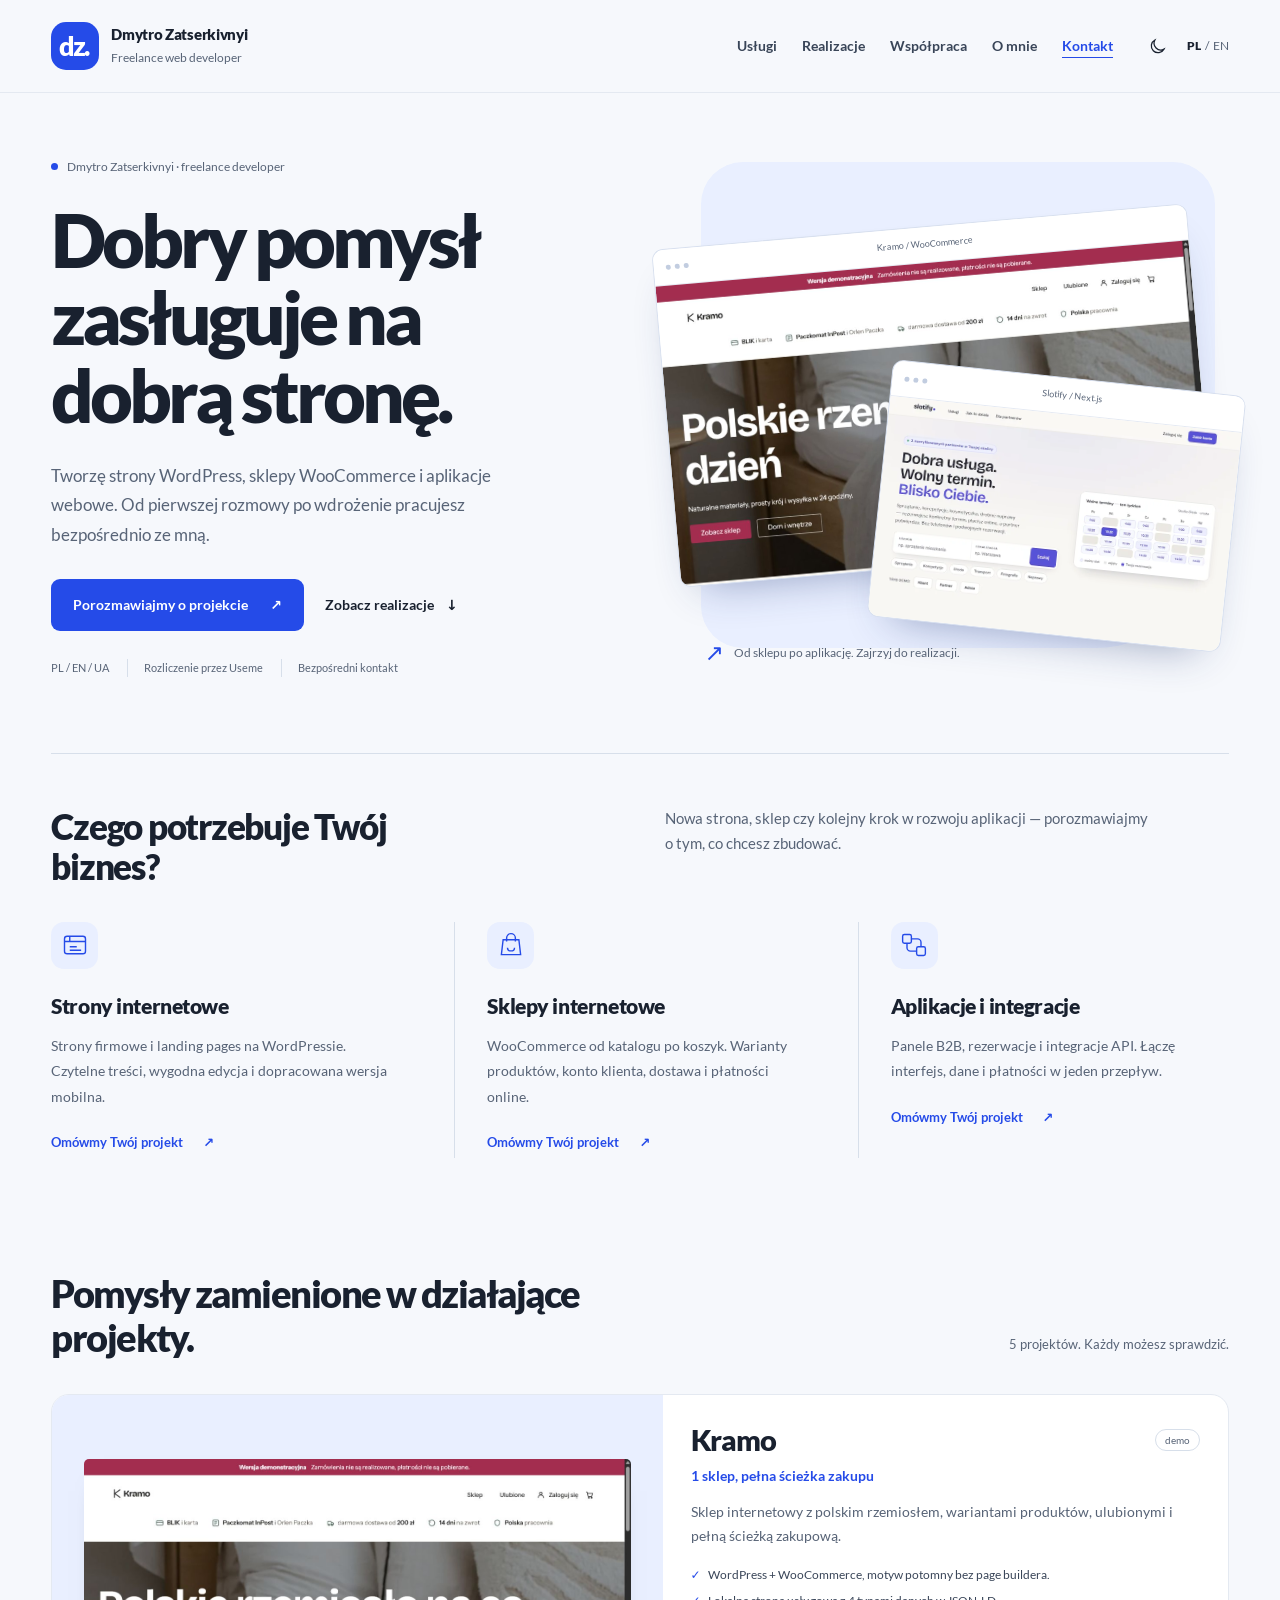
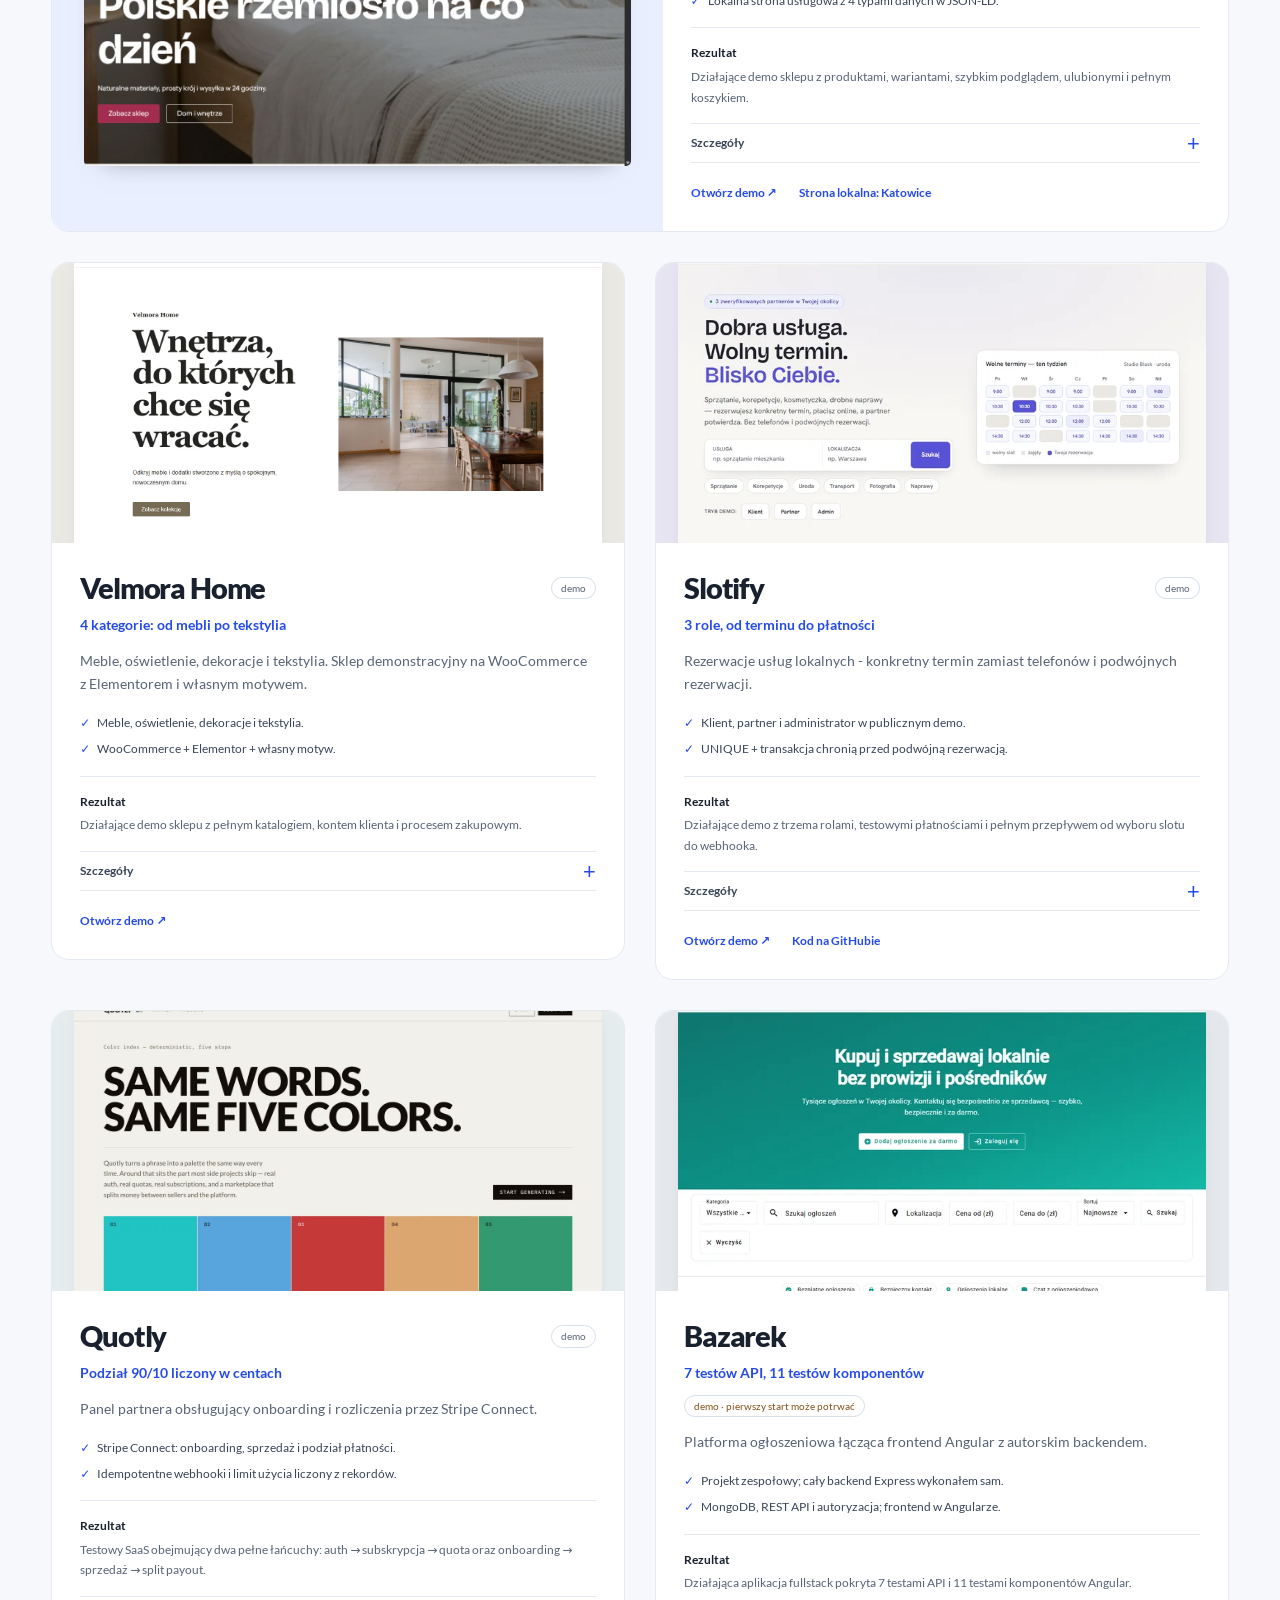
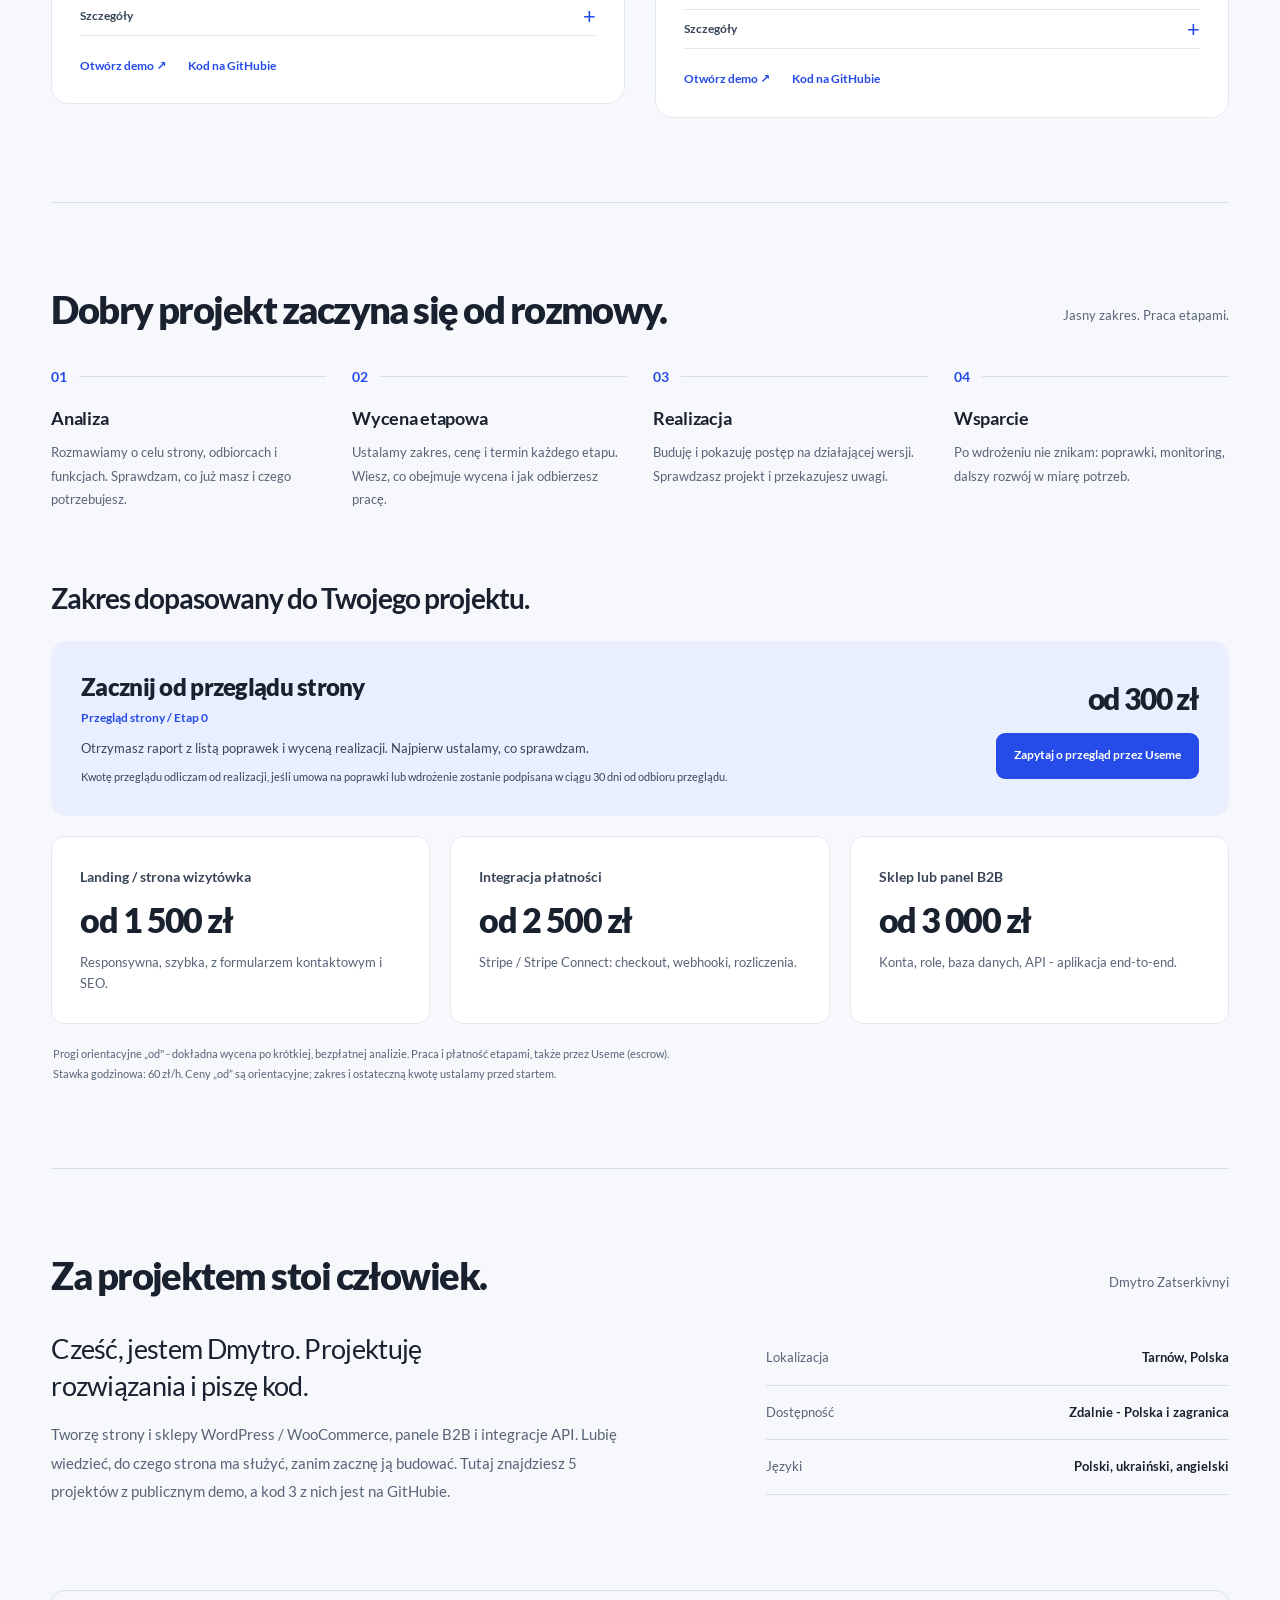
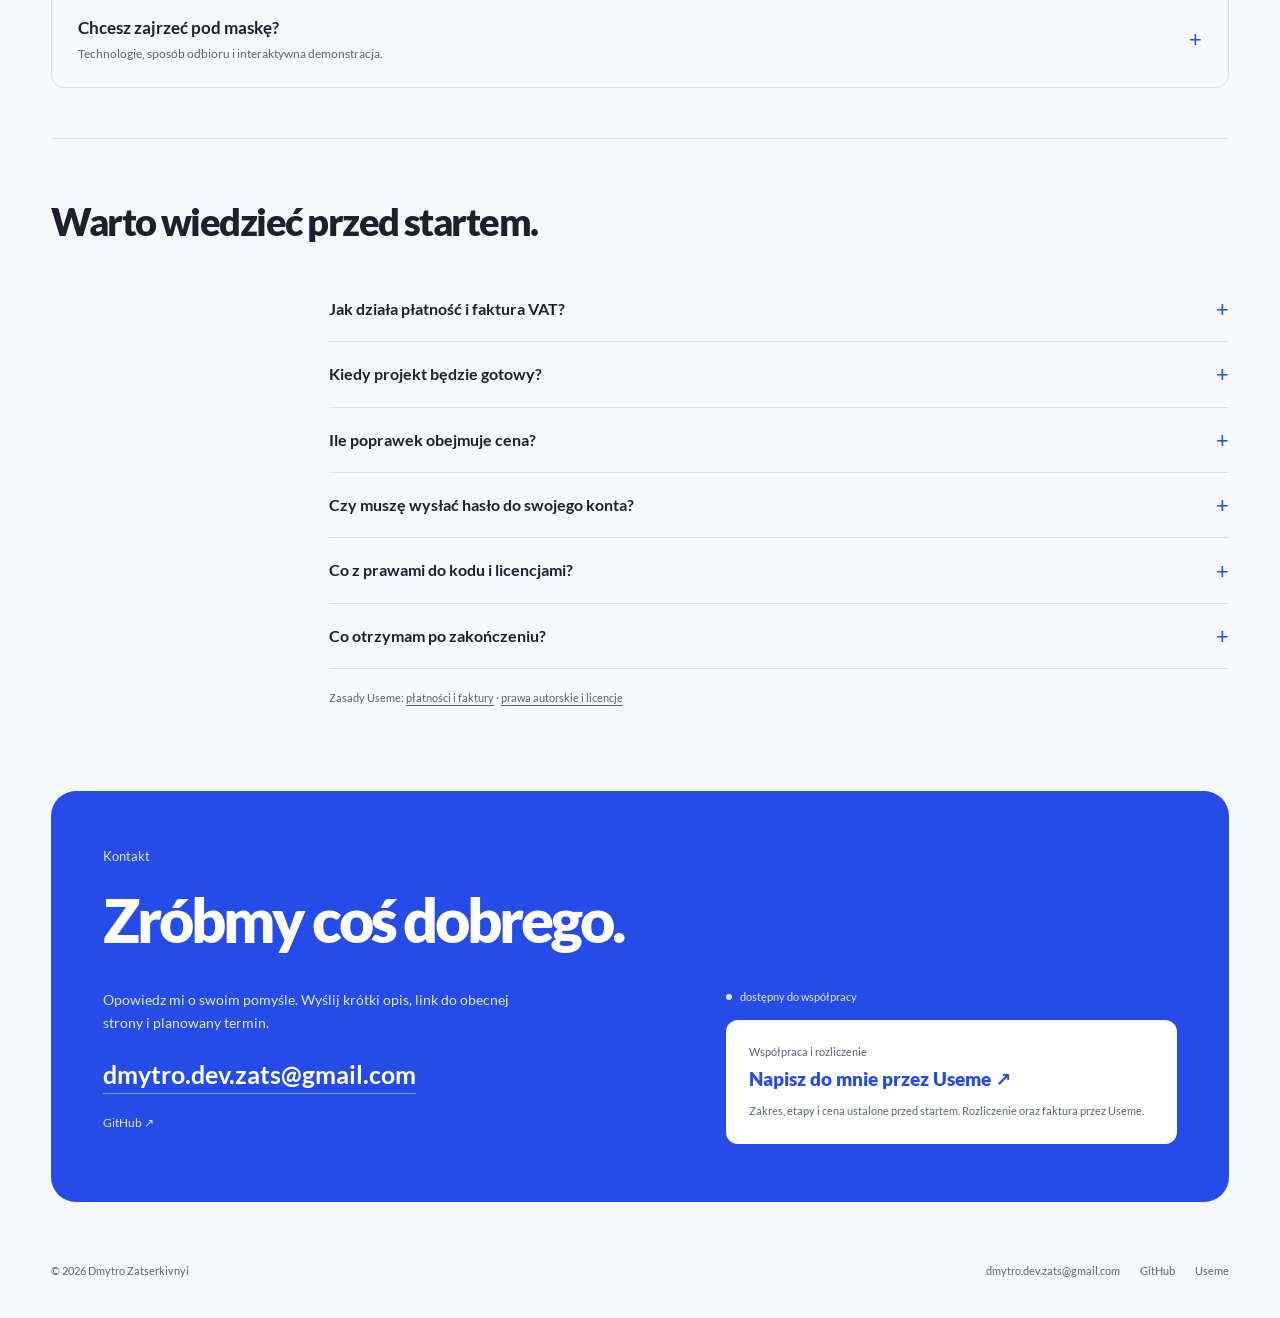
==== commit aad1ecc5: "Redesign freelance portfolio with cobalt visual identity" ====
--- a/index.html
+++ b/index.html
@@ -4,7 +4,7 @@
 <meta charset="UTF-8">
 <script src="/theme-init.js"></script>
 <meta name="viewport" content="width=device-width, initial-scale=1.0">
-<meta name="theme-color" content="#faf9f6">
+<meta name="theme-color" content="#f6f8fc">
 <title data-i18n="seo.title">WordPress, WooCommerce i panele B2B | Dmytro Zatserkivnyi</title>
 <meta name="description" data-i18n-content="seo.description" content="Strony WordPress, sklepy WooCommerce i Elementor, panele B2B oraz integracje API. Zobacz 5 projektów i demo. 60 zł/h. Współpraca przez Useme.">
 <meta name="robots" content="index, follow, max-image-preview:large">
@@ -28,11 +28,11 @@
 <link rel="alternate" hreflang="en" href="https://dmytro-dev.pl/en/">
 <link rel="alternate" hreflang="x-default" href="https://dmytro-dev.pl/">
 <link rel="sitemap" type="application/xml" href="/sitemap.xml">
-<link rel="icon" type="image/png" href="/favicon.png">
+<link rel="icon" type="image/svg+xml" href="/favicon.svg">
 <link rel="preload" href="/assets/fonts/lato-400-latin.woff2" as="font" type="font/woff2" crossorigin>
 <link rel="preload" href="/assets/fonts/lato-900-latin.woff2" as="font" type="font/woff2" crossorigin>
 <link rel="stylesheet" href="/assets/fonts/fonts.css">
-<link rel="stylesheet" href="/styles.css">
+<link rel="stylesheet" href="/styles.css?v=20261109c">
 <script type="application/ld+json">
 {
   "@context": "https://schema.org",
@@ -118,19 +118,16 @@
 
   <!-- MASTHEAD -->
   <header class="masthead">
-    <div>
-      <div class="mast-name">DMYTRO ZATSERKIVNYI</div>
-      <div class="mast-sub" data-i18n="mast.sub">FULLSTACK · WEB · B2B · PŁATNOŚCI</div>
-    </div>
+    <a class="mast-brand" href="#home"><span class="brand-mark" aria-hidden="true">dz.</span><span><span class="mast-name">Dmytro Zatserkivnyi</span><span class="mast-sub" data-i18n="mast.sub">Freelance web developer</span></span></a>
     <div class="mast-right">
       <button class="nav-toggle" id="navToggle" type="button" aria-expanded="false" aria-controls="navLinks">
         <span class="sr-only" data-i18n="nav.menu">Menu</span>
         <span class="nav-toggle-icon" aria-hidden="true"><span></span><span></span></span>
       </button>
       <nav class="nav-links" id="navLinks" aria-label="Główna nawigacja" data-i18n-aria-label="nav.label">
-        <a href="#projects" class="u-link" data-i18n="nav.projects">Projekty</a>
-        <a href="#process" class="u-link" data-i18n="nav.process">Proces</a>
-        <a href="#stack" class="u-link" data-i18n="nav.stack">Stack</a>
+        <a href="#services" class="u-link" data-i18n="nav.services">Usługi</a>
+        <a href="#projects" class="u-link" data-i18n="nav.projects">Realizacje</a>
+        <a href="#process" class="u-link" data-i18n="nav.process">Współpraca</a>
         <a href="#about" class="u-link" data-i18n="nav.about">O mnie</a>
         <a href="#contact" class="u-link" data-i18n="nav.contact">Kontakt</a>
       </nav>
@@ -150,41 +147,37 @@
     </div>
   </header>
 
-  <!-- PASEK META -->
-  <div class="meta-strip">
-    <span data-i18n="meta.nr">NR. 01 - PORTFOLIO</span>
-    <span data-i18n="meta.loc">TARNÓW / ZDALNIE</span>
-    <span>PL · UA · EN</span>
-    <span class="live" data-i18n="hero.eyebrow">dostępny do współpracy</span>
-  </div>
-
-  <!-- GIGANTYCZNY NAGŁÓWEK -->
-  <div class="headline">
-    <h1>
-      <span class="sr-only">Dmytro Zatserkivnyi - full-stack developer</span>
-      <span class="hl-line hl-solid anim" aria-hidden="true" style="--d:0ms">FULL<span class="dot">·</span>STACK</span>
-      <span class="hl-line hl-outline anim" aria-hidden="true" style="--d:80ms">DEVELOPER</span>
-    </h1>
-    <div class="hl-note anim" style="--d:160ms" data-i18n="hl.note">WordPress / WooCommerce · ASP.NET Core · Next.js</div>
-  </div>
-
-  <!-- KRÓTKI LEAD; dowód pracy zaczyna się bezpośrednio poniżej -->
-  <div class="hero-intro">
-    <p class="lead-text anim" style="--d:220ms" data-i18n-html="hero.sub">Tworzę strony i sklepy WordPress / WooCommerce, panele B2B oraz integracje API. Rozmawiasz bezpośrednio z osobą, która pisze kod.</p>
-    <div class="hero-actions"><div class="cta-row anim" style="--d:280ms">
-      <a href="https://useme.com/pl/roles/contractor/dmytro-zatserkivnyi,629682/" target="_blank" rel="noopener" class="btn btn-primary" data-i18n="hero.cta2">Zatrudnij mnie przez Useme</a>
-      <a href="#projects" class="text-link u-link"><span data-i18n="hero.cta1">Zobacz projekty</span> ↓</a>
-    </div><p class="hero-reply" data-i18n="hero.reply">Odpisuję zwykle tego samego dnia.</p><a class="hero-email u-link" href="mailto:dmytro.dev.zats@gmail.com" data-i18n="hero.email">Wolisz e-mail?</a></div>
-  </div>
-
   <main id="main">
-
-    <!-- PROJEKTY — wszystkie case studies mają równą rangę -->
+    <section class="hero" id="home">
+      <div class="hero-copy">
+        <p class="hero-kicker"><span class="availability-dot" aria-hidden="true"></span><span data-i18n="hero.kicker">Dmytro Zatserkivnyi · freelance developer</span></p>
+        <h1 class="hero-title" data-i18n-html="hero.title"><span>Dobry pomysł</span> <span>zasługuje na</span> <span>dobrą stronę.</span></h1>
+        <p class="hero-description" data-i18n="hero.sub">Tworzę strony WordPress, sklepy WooCommerce i aplikacje webowe. Od pierwszej rozmowy po wdrożenie pracujesz bezpośrednio ze mną.</p>
+        <div class="cta-row"><a class="btn btn-primary" href="https://useme.com/pl/roles/contractor/dmytro-zatserkivnyi,629682/" target="_blank" rel="noopener"><span data-i18n="hero.cta2">Porozmawiajmy o projekcie</span><span aria-hidden="true">↗</span></a><a class="text-link" href="#projects"><span data-i18n="hero.cta1">Zobacz realizacje</span><span aria-hidden="true">↓</span></a></div>
+        <ul class="hero-proof"><li data-i18n="hero.proof1">PL / EN / UA</li><li data-i18n="hero.proof2">Rozliczenie przez Useme</li><li data-i18n="hero.proof3">Bezpośredni kontakt</li></ul>
+      </div>
+      <a class="hero-visual" href="#projects" aria-label="Zobacz projekty Kramo i Slotify" data-i18n-aria-label="hero.previewLabel">
+        <div class="preview-window"><div class="preview-topbar"><i></i><i></i><i></i><span>Kramo / WooCommerce</span></div><img src="/assets/kramo.jpg" alt="" width="1265" height="712" fetchpriority="high" decoding="async"></div>
+        <div class="preview-secondary"><div class="preview-topbar"><i></i><i></i><i></i><span>Slotify / Next.js</span></div><img src="/assets/slotify.webp" alt="" width="1280" height="800" decoding="async"></div>
+        <p class="preview-caption"><span aria-hidden="true">↗</span><span data-i18n="hero.preview">Od sklepu po aplikację. Zajrzyj do realizacji.</span></p>
+      </a>
+    </section>
+    <section class="services" id="services">
+      <div class="services-heading"><h2 data-i18n="services.title">Czego potrzebuje Twój biznes?</h2><p data-i18n="services.copy">Nowa strona, sklep czy kolejny krok w rozwoju aplikacji — porozmawiajmy o tym, co chcesz zbudować.</p></div>
+      <div class="service-list">
+        <article class="service-item"><span class="service-icon" aria-hidden="true"><svg viewBox="0 0 32 32" fill="none" stroke="currentColor" stroke-width="1.6"><rect x="4" y="6" width="24" height="20" rx="3"/><path d="M4 12h24M10 6v6M10 18h8m-8 4h13"/></svg></span><h3 data-i18n="services.web.title">Strony internetowe</h3><p data-i18n="services.web.copy">Strony firmowe i landing pages na WordPressie. Czytelne treści, wygodna edycja i dopracowana wersja mobilna.</p><a href="#contact"><span data-i18n="services.link">Omówmy Twój projekt</span><span aria-hidden="true">↗</span></a></article>
+        <article class="service-item"><span class="service-icon" aria-hidden="true"><svg viewBox="0 0 32 32" fill="none" stroke="currentColor" stroke-width="1.6"><path d="m7 10-2 17h22l-2-17H7Z"/><path d="M11 12V8a5 5 0 0 1 10 0v4M12 19c0 5 8 5 8 0"/></svg></span><h3 data-i18n="services.shop.title">Sklepy internetowe</h3><p data-i18n="services.shop.copy">WooCommerce od katalogu po koszyk. Warianty produktów, konto klienta, dostawa i płatności online.</p><a href="#contact"><span data-i18n="services.link">Omówmy Twój projekt</span><span aria-hidden="true">↗</span></a></article>
+        <article class="service-item"><span class="service-icon" aria-hidden="true"><svg viewBox="0 0 32 32" fill="none" stroke="currentColor" stroke-width="1.6"><rect x="3" y="4" width="10" height="10" rx="2"/><rect x="19" y="18" width="10" height="10" rx="2"/><path d="M13 9h7a4 4 0 0 1 4 4v5M19 23h-7a4 4 0 0 1-4-4v-5"/></svg></span><h3 data-i18n="services.app.title">Aplikacje i integracje</h3><p data-i18n="services.app.copy">Panele B2B, rezerwacje i integracje API. Łączę interfejs, dane i płatności w jeden przepływ.</p><a href="#contact"><span data-i18n="services.link">Omówmy Twój projekt</span><span aria-hidden="true">↗</span></a></article>
+      </div>
+    </section>
+
+
+    <!-- REALIZACJE — publiczne demo i własny zakres pracy -->
     <section id="projects">
       <div class="fig-head reveal">
-        <h2 class="fig-label" data-i18n="projects.title">Projekty</h2>
-        <span class="fig-rule"></span>
-        <span class="fig-sub" data-i18n="projects.eyebrow">5 projektów · 5 publicznych demo</span>
+        <h2 class="fig-label" data-i18n="projects.title">Pomysły zamienione w działające projekty.</h2>
+        <span class="fig-rule"></span>
+        <span class="fig-sub" data-i18n="projects.eyebrow">5 projektów. Każdy możesz sprawdzić.</span>
       </div>
       <div class="projects-grid" id="projectsGrid">
 <article class="project-card reveal" data-project-id="kramo">
@@ -193,8 +186,7 @@
           </a>
           <div class="project-content">
             <header class="project-summary">
-              <span class="case-index">01</span>
-              <h3 class="case-headline" data-project-headline>1 sklep, pełna ścieżka zakupu</h3><p class="case-name" data-project-name>Kramo</p>
+              <h3 class="case-name" data-project-name>Kramo</h3><p class="case-headline" data-project-headline>1 sklep, pełna ścieżka zakupu</p>
               <span class="case-status" data-project-status>demo</span>
               <p class="case-summary-copy" data-project-summary>Sklep internetowy z polskim rzemiosłem, wariantami produktów, ulubionymi i pełną ścieżką zakupową.</p>
 
@@ -220,8 +212,7 @@
           </a>
           <div class="project-content">
             <header class="project-summary">
-              <span class="case-index">02</span>
-              <h3 class="case-headline" data-project-headline>4 kategorie: od mebli po tekstylia</h3><p class="case-name" data-project-name>Velmora Home</p>
+              <h3 class="case-name" data-project-name>Velmora Home</h3><p class="case-headline" data-project-headline>4 kategorie: od mebli po tekstylia</p>
               <span class="case-status" data-project-status>demo</span>
               <p class="case-summary-copy" data-project-summary>Meble, oświetlenie, dekoracje i tekstylia. Sklep demonstracyjny na WooCommerce z Elementorem i własnym motywem.</p>
 
@@ -243,8 +234,7 @@
           </a>
           <div class="project-content">
             <header class="project-summary">
-              <span class="case-index">03</span>
-              <h3 class="case-headline" data-project-headline>3 role, od terminu do płatności</h3><p class="case-name" data-project-name>Slotify</p>
+              <h3 class="case-name" data-project-name>Slotify</h3><p class="case-headline" data-project-headline>3 role, od terminu do płatności</p>
               <span class="case-status" data-project-status>demo</span>
               <p class="case-summary-copy" data-project-summary>Rezerwacje usług lokalnych - konkretny termin zamiast telefonów i podwójnych rezerwacji.</p>
 
@@ -258,7 +248,7 @@
             </dl></details>
             <div class="case-links">
               <a class="u-link" href="https://slotify-rho.vercel.app" target="_blank" rel="noopener" data-i18n="links.demo">Otwórz demo</a>
-              <a class="u-link" href="https://github.com/DmRzAt/Slotify" target="_blank" rel="noopener" data-i18n="links.github">→ GitHub</a>
+              <a class="u-link" href="https://github.com/DmRzAt/Slotify" target="_blank" rel="noopener" data-i18n="links.github">Kod na GitHubie</a>
             </div>
           </div>
         </article>
@@ -267,8 +257,7 @@
           <a class="project-media" href="https://quotly-flax.vercel.app" target="_blank" rel="noopener" aria-label="Otwórz demo Quotly"><img src="/assets/quotly.webp" alt="Quotly - landing z generatorem palet i płatnościami Stripe" width="1280" height="800" loading="lazy" decoding="async" data-project-image></a>
           <div class="project-content">
             <header class="project-summary">
-              <span class="case-index">04</span>
-              <h3 class="case-headline" data-project-headline>Podział 90/10 liczony w centach</h3><p class="case-name" data-project-name>Quotly</p>
+              <h3 class="case-name" data-project-name>Quotly</h3><p class="case-headline" data-project-headline>Podział 90/10 liczony w centach</p>
               <span class="case-status" data-project-status>demo</span>
               <p class="case-summary-copy" data-project-summary>Panel partnera obsługujący onboarding i rozliczenia przez Stripe Connect.</p>
 
@@ -282,7 +271,7 @@
               </dl></details>
               <div class="case-links">
                 <a class="u-link" href="https://quotly-flax.vercel.app" target="_blank" rel="noopener" data-i18n="links.demo">Otwórz demo</a>
-                <a class="u-link" href="https://github.com/DmRzAt/quotly" target="_blank" rel="noopener" data-i18n="links.github">→ GitHub</a>
+                <a class="u-link" href="https://github.com/DmRzAt/quotly" target="_blank" rel="noopener" data-i18n="links.github">Kod na GitHubie</a>
               </div>
           </div>
         </article>
@@ -291,8 +280,7 @@
           <a class="project-media" href="https://bazarek-taw.onrender.com" target="_blank" rel="noopener" aria-label="Otwórz demo Bazarek"><img src="/assets/bazarek.webp" alt="Bazarek - strona główna platformy ogłoszeniowej" width="1280" height="800" loading="lazy" decoding="async" data-project-image></a>
           <div class="project-content">
             <header class="project-summary">
-              <span class="case-index">05</span>
-              <h3 class="case-headline" data-project-headline>7 testów API, 11 testów komponentów</h3><p class="case-name" data-project-name>Bazarek</p>
+              <h3 class="case-name" data-project-name>Bazarek</h3><p class="case-headline" data-project-headline>7 testów API, 11 testów komponentów</p>
               <span class="case-status case-status-warn" data-project-status>demo · pierwszy start może potrwać</span>
               <p class="case-summary-copy" data-project-summary>Platforma ogłoszeniowa łącząca frontend Angular z autorskim backendem.</p>
 
@@ -306,7 +294,7 @@
               </dl></details>
               <div class="case-links">
                 <a class="u-link" href="https://bazarek-taw.onrender.com" target="_blank" rel="noopener" data-i18n="links.demo">Otwórz demo</a>
-                <a class="u-link" href="https://github.com/DmRzAt/bazarek" target="_blank" rel="noopener" data-i18n="links.github">→ GitHub</a>
+                <a class="u-link" href="https://github.com/DmRzAt/bazarek" target="_blank" rel="noopener" data-i18n="links.github">Kod na GitHubie</a>
               </div>
           </div>
         </article>
@@ -315,6 +303,92 @@
     </section>
 
     <!-- INTERAKTYWNA SYMULACJA — po dowodach pracy -->
+
+
+    <!-- DOSTĘPNOŚĆ -->
+
+
+    <!-- PROCES -->
+    <section id="process">
+      <div class="fig-head reveal">
+        <h2 class="fig-label" data-i18n="process.title">Dobry projekt zaczyna się od rozmowy.</h2>
+        <span class="fig-rule"></span>
+        <span class="fig-sub" data-i18n="process.eyebrow">Jasny zakres. Praca etapami.</span>
+      </div>
+
+      <div class="cols cols-4 reveal" id="processGrid">
+<div class="col-step"><div class="col-num">01</div><h3 class="col-title">Analiza</h3><p class="col-desc">Rozmawiamy o celu strony, odbiorcach i funkcjach. Sprawdzam, co już masz i czego potrzebujesz.</p></div>
+<div class="col-step"><div class="col-num">02</div><h3 class="col-title">Wycena etapowa</h3><p class="col-desc">Ustalamy zakres, cenę i termin każdego etapu. Wiesz, co obejmuje wycena i jak odbierzesz pracę.</p></div>
+<div class="col-step"><div class="col-num">03</div><h3 class="col-title">Realizacja</h3><p class="col-desc">Buduję i pokazuję postęp na działającej wersji. Sprawdzasz projekt i przekazujesz uwagi.</p></div>
+<div class="col-step"><div class="col-num">04</div><h3 class="col-title">Wsparcie</h3><p class="col-desc">Po wdrożeniu nie znikam: poprawki, monitoring, dalszy rozwój w miarę potrzeb.</p></div>
+      </div>
+      <h3 class="pricing-heading" data-i18n="pricing.title">Zakres dopasowany do Twojego projektu.</h3>
+      <div class="stage-offer reveal">
+        <div>
+          <h3 data-i18n="stage.title">Zacznij od przeglądu strony</h3>
+          <p class="stage-name" data-i18n="stage.name">Przegląd strony / Etap 0</p>
+          <p data-i18n="stage.copy">Otrzymasz raport z listą poprawek i wyceną realizacji. Najpierw ustalamy, co sprawdzam.</p>
+          <p class="stage-credit" data-i18n="stage.credit">Kwotę przeglądu odliczam od realizacji, jeśli umowa na poprawki lub wdrożenie zostanie podpisana w ciągu 30 dni od odbioru przeglądu.</p>
+        </div>
+        <div class="stage-action">
+          <p class="stage-price" data-i18n="stage.price">od 300 zł</p>
+          <a class="btn btn-primary" href="https://useme.com/pl/roles/contractor/dmytro-zatserkivnyi,629682/" target="_blank" rel="noopener" data-i18n="stage.cta">Zapytaj o przegląd przez Useme</a>
+        </div>
+      </div>
+      <div class="pricing reveal" id="pricingGrid">
+<div class="price-card"><div class="price-name">Landing / strona wizytówka</div><div class="price-value">od 1 500 zł</div><p class="price-desc">Responsywna, szybka, z formularzem kontaktowym i SEO.</p></div>
+<div class="price-card"><div class="price-name">Integracja płatności</div><div class="price-value">od 2 500 zł</div><p class="price-desc">Stripe / Stripe Connect: checkout, webhooki, rozliczenia.</p></div>
+<div class="price-card"><div class="price-name">Sklep lub panel B2B</div><div class="price-value">od 3 000 zł</div><p class="price-desc">Konta, role, baza danych, API - aplikacja end-to-end.</p></div><p class="pricing-note">Progi orientacyjne „od&quot; - dokładna wycena po krótkiej, bezpłatnej analizie. Praca i płatność etapami, także przez Useme (escrow).<br>Stawka godzinowa: 60 zł/h. Ceny „od” są orientacyjne; zakres i ostateczną kwotę ustalamy przed startem.</p>
+      </div>
+    </section>
+
+    <!-- STACK -->
+
+
+
+    <!-- O MNIE -->
+    <section id="about">
+      <div class="fig-head reveal">
+        <h2 class="fig-label" data-i18n="about.title">Za projektem stoi człowiek.</h2>
+        <span class="fig-rule"></span>
+        <span class="fig-sub" data-i18n="about.eyebrow">Dmytro Zatserkivnyi</span>
+      </div>
+      <div class="about-grid reveal">
+        <div>
+          <p class="about-lead" data-i18n="about.lead">Cześć, jestem Dmytro. Projektuję rozwiązania i piszę kod.</p>
+          <p class="about-body" data-i18n-html="about.text">Tworzę strony i sklepy WordPress / WooCommerce, panele B2B i integracje API. Lubię wiedzieć, do czego strona ma służyć, zanim zacznę ją budować. Tutaj znajdziesz 5 projektów z publicznym demo, a kod 3 z nich jest na GitHubie.</p>
+        </div>
+        <div>
+          <div class="fact-row">
+            <span class="fact-k" data-i18n="about.loc.label">Lokalizacja</span>
+            <span class="fact-v" data-i18n="about.location">Tarnów, Polska</span>
+          </div>
+          <div class="fact-row">
+            <span class="fact-k" data-i18n="about.av.label">Dostępność</span>
+            <span class="fact-v" data-i18n="about.av.value">Zdalnie - Polska i zagranica</span>
+          </div>
+          <div class="fact-row">
+            <span class="fact-k" data-i18n="about.lang.label">Języki</span>
+            <span class="fact-v" data-i18n="about.lang.value">Polski, ukraiński, angielski</span>
+          </div>
+        </div>
+      </div>
+    </section>
+
+    <!-- OPINIE: ukryta, dopóki TESTIMONIALS w app.js jest puste -->
+    <section id="testimonials" hidden>
+      <div class="fig-head reveal">
+        <h2 class="fig-label" data-i18n="testimonials.title">Opinie</h2>
+        <span class="fig-rule"></span>
+        <span class="fig-sub" data-i18n="testimonials.eyebrow">opinie klientów</span>
+      </div>
+      <div class="cols reveal">
+        <div class="quotes" id="testimonialsGrid"></div>
+      </div>
+    </section>
+
+    <!-- KONTAKT -->
+    <div class="technical-notes"><details><summary><span data-i18n="technical.title">Chcesz zajrzeć pod maskę?</span><span class="technical-caption" data-i18n="technical.copy">Technologie, sposób odbioru i interaktywna demonstracja.</span></summary>
     <section id="demo" class="demo-section">
       <div class="fig-head reveal">
         <h2 class="fig-label" data-i18n="demo.sectionTitle">Interaktywne demo</h2>
@@ -350,60 +424,21 @@
       </div>
       </details>
     </section>
-
-    <!-- DOSTĘPNOŚĆ -->
     <section id="a11y">
       <div class="fig-head reveal">
-        <h2 class="fig-label" data-i18n="a11y.title">Dostępność</h2>
+        <h2 class="fig-label" data-i18n="a11y.title">Dostępność w praktyce</h2>
         <span class="fig-rule"></span>
         <span class="fig-sub" data-i18n="a11y.eyebrow">standard, nie dodatek</span>
       </div>
-      <p class="section-lead reveal" data-i18n="a11y.text">Buduję zgodnie z WCAG AA: pełna nawigacja klawiaturą, ARIA, kontrasty, poszanowanie prefers-reduced-motion. Ta strona też tak działa - sprawdź Tabem.</p>
+      <p class="section-lead reveal" data-i18n="a11y.text">Dbam o obsługę klawiaturą, widoczny fokus, czytelny kontrast i ograniczenie ruchu zgodnie z ustawieniami systemu.</p>
       <details class="secondary-details"><summary data-i18n="a11y.more">Jak sprawdzić dostępność tej strony</summary>
       <div class="cols cols-3 reveal" id="a11yGrid">
 <div class="col-step"><div class="col-cat">#keyboard</div><h3 class="col-title"><span class="slash">/ </span>Nawigacja klawiaturą</h3><p class="col-desc">Cała strona obsługiwana Tabem - widoczne focus-ringi i skip-link do treści.</p></div>
-<div class="col-step"><div class="col-cat">#contrast</div><h3 class="col-title"><span class="slash">/ </span>Kontrast WCAG AA</h3><p class="col-desc">Każdy tekst spełnia min. 4.5:1 - sprawdzone narzędziem, nie „na oko&quot;.</p></div>
+<div class="col-step"><div class="col-cat">#contrast</div><h3 class="col-title"><span class="slash">/ </span>Kontrast WCAG AA</h3><p class="col-desc">Czytelne kolory tekstu i widoczne stany aktywnych elementów.</p></div>
 <div class="col-step"><div class="col-cat">#motion</div><h3 class="col-title"><span class="slash">/ </span>prefers-reduced-motion</h3><p class="col-desc">Animacje wyłączają się, gdy system użytkownika o to prosi.</p></div>
       </div>
       </details>
     </section>
-
-    <!-- PROCES -->
-    <section id="process">
-      <div class="fig-head reveal">
-        <h2 class="fig-label" data-i18n="process.title">Proces</h2>
-        <span class="fig-rule"></span>
-        <span class="fig-sub" data-i18n="process.eyebrow">jak pracuję</span>
-      </div>
-      <details class="secondary-details"><summary data-i18n="process.more">Zobacz sposób pracy</summary>
-      <div class="cols cols-4 reveal" id="processGrid">
-<div class="col-step"><div class="col-num">01</div><h3 class="col-title"><span class="slash">/ </span>Analiza</h3><p class="col-desc">Zanim padnie wycena - pytania: cel biznesowy, edge case'y, integracje. To one kształtują architekturę.</p></div>
-<div class="col-step"><div class="col-num">02</div><h3 class="col-title"><span class="slash">/ </span>Wycena etapowa</h3><p class="col-desc">Projekt dzielę na etapy z osobną wyceną. Płacisz za ukończone etapy, nie za obietnice.</p></div>
-<div class="col-step"><div class="col-num">03</div><h3 class="col-title"><span class="slash">/ </span>Development</h3><p class="col-desc">Krótkie iteracje. Postęp oglądasz na działającym deployu, nie na screenshotach.</p></div>
-<div class="col-step"><div class="col-num">04</div><h3 class="col-title"><span class="slash">/ </span>Wsparcie</h3><p class="col-desc">Po wdrożeniu nie znikam: poprawki, monitoring, dalszy rozwój w miarę potrzeb.</p></div>
-      </div>
-
-      </details>
-      <div class="stage-offer reveal">
-        <div>
-          <h3 data-i18n="stage.title">Zacznij od przeglądu strony</h3>
-          <p class="stage-name" data-i18n="stage.name">Przegląd strony / Etap 0</p>
-          <p data-i18n="stage.copy">Otrzymasz raport z listą poprawek i wyceną realizacji. Najpierw ustalamy, co sprawdzam.</p>
-          <p class="stage-credit" data-i18n="stage.credit">Kwotę przeglądu odliczam od realizacji, jeśli umowa na poprawki lub wdrożenie zostanie podpisana w ciągu 30 dni od odbioru przeglądu.</p>
-        </div>
-        <div class="stage-action">
-          <p class="stage-price" data-i18n="stage.price">od 300 zł</p>
-          <a class="btn btn-primary" href="https://useme.com/pl/roles/contractor/dmytro-zatserkivnyi,629682/" target="_blank" rel="noopener" data-i18n="stage.cta">Zapytaj o przegląd przez Useme</a>
-        </div>
-      </div>
-      <div class="pricing reveal" id="pricingGrid">
-<!-- fallback bez JS — JS nadpisuje ten sam układ z tłumaczeniem --><div class="price-card"><div class="price-name">Landing / strona wizytówka</div><div class="price-value">od 1 500 zł</div><p class="price-desc">Responsywna, szybka, z formularzem kontaktowym i SEO.</p></div>
-<div class="price-card"><div class="price-name">Integracja płatności</div><div class="price-value">od 2 500 zł</div><p class="price-desc">Stripe / Stripe Connect: checkout, webhooki, rozliczenia.</p></div>
-<div class="price-card"><div class="price-name">Sklep lub panel B2B</div><div class="price-value">od 3 000 zł</div><p class="price-desc">Konta, role, baza danych, API - aplikacja end-to-end.</p></div><p class="pricing-note">Progi orientacyjne „od&quot; - dokładna wycena po krótkiej, bezpłatnej analizie. Praca i płatność etapami, także przez Useme (escrow).<br>Stawka godzinowa: 60 zł/h. Ceny „od” są orientacyjne; zakres i ostateczną kwotę ustalamy przed startem.</p>
-      </div>
-    </section>
-
-    <!-- STACK -->
     <section id="handover">
       <div class="fig-head reveal"><h2 class="fig-label" data-i18n="handover.title">Jak wygląda odbiór pracy</h2><span class="fig-rule"></span><span class="fig-sub" data-i18n="handover.sub">wiesz, co odbierasz</span></div>
       <div class="handover-grid reveal">
@@ -421,7 +456,7 @@
     </section>
     <section id="stack">
       <div class="fig-head reveal">
-        <h2 class="fig-label" data-i18n="nav.stack">Stack</h2>
+        <h2 class="fig-label" data-i18n="nav.stack">Technologie</h2>
         <span class="fig-rule"></span>
         <span class="fig-sub" data-i18n="stack.eyebrow">narzędzia</span>
       </div>
@@ -433,51 +468,9 @@
 <div class="col-stack"><div class="col-cat">Płatności / inne</div><div class="col-items">Stripe Connect · Docker · Git</div></div>
       </div>
     </section>
-
-    <!-- O MNIE -->
-    <section id="about">
-      <div class="fig-head reveal">
-        <h2 class="fig-label" data-i18n="about.title">O mnie</h2>
-        <span class="fig-rule"></span>
-        <span class="fig-sub" data-i18n="about.eyebrow">kim jestem</span>
-      </div>
-      <div class="about-grid reveal">
-        <div>
-          <p class="about-lead" data-i18n="about.lead">Zanim zacznę kodować, zadaję pytania, które realnie wpływają na architekturę i wycenę.</p>
-          <p class="about-body" data-i18n-html="about.text">Tworzę strony i sklepy WordPress / WooCommerce, panele B2B i integracje API. W portfolio jest 5 projektów z publicznym demo. Kod 3 projektów jest dostępny na GitHubie.</p>
-        </div>
-        <div>
-          <div class="fact-row">
-            <span class="fact-k" data-i18n="about.loc.label">Lokalizacja</span>
-            <span class="fact-v" data-i18n="about.location">Tarnów, Polska</span>
-          </div>
-          <div class="fact-row">
-            <span class="fact-k" data-i18n="about.av.label">Dostępność</span>
-            <span class="fact-v" data-i18n="about.av.value">Zdalnie - Polska i zagranica</span>
-          </div>
-          <div class="fact-row">
-            <span class="fact-k" data-i18n="about.lang.label">Języki</span>
-            <span class="fact-v" data-i18n="about.lang.value">Polski, ukraiński, angielski</span>
-          </div>
-        </div>
-      </div>
-    </section>
-
-    <!-- OPINIE: ukryta, dopóki TESTIMONIALS w app.js jest puste -->
-    <section id="testimonials" hidden>
-      <div class="fig-head reveal">
-        <h2 class="fig-label" data-i18n="testimonials.title">Opinie</h2>
-        <span class="fig-rule"></span>
-        <span class="fig-sub" data-i18n="testimonials.eyebrow">opinie klientów</span>
-      </div>
-      <div class="cols reveal">
-        <div class="quotes" id="testimonialsGrid"></div>
-      </div>
-    </section>
-
-    <!-- KONTAKT -->
+    </details></div>
     <section id="faq">
-      <div class="fig-head reveal"><h2 class="fig-label" data-i18n="faq.title">Pytania przed współpracą</h2><span class="fig-rule"></span></div>
+      <div class="fig-head reveal"><h2 class="fig-label" data-i18n="faq.title">Warto wiedzieć przed startem.</h2><span class="fig-rule"></span></div>
       <div class="faq-list reveal">
         <details><summary data-i18n="faq.paymentQ">Jak działa płatność i faktura VAT?</summary><p data-i18n="faq.paymentA">Współpracę rozliczamy przez Useme. W trybie „Podpisz umowę” wpłacasz środki do Useme przed startem, a platforma wypłaca je po odbiorze zgodnie ze swoim regulaminem. Useme wystawia fakturę VAT.</p></details>
         <details><summary data-i18n="faq.timeQ">Kiedy projekt będzie gotowy?</summary><p data-i18n="faq.timeA">Termin ustalam po poznaniu zakresu, materiałów i potrzebnych dostępów. Przy większym projekcie umawiamy osobne terminy dla etapów.</p></details>
@@ -488,20 +481,13 @@
         <p class="faq-sources"><span data-i18n="faq.sources">Zasady Useme:</span> <a class="u-link" href="https://help.useme.com/faq-1" target="_blank" rel="noopener" data-i18n="faq.paymentLink">płatności i faktury</a> · <a class="u-link" href="https://help.useme.com/na-czym-polega-przekazanie-praw-autorskich-i-udzielenie-licencji" target="_blank" rel="noopener" data-i18n="faq.rightsLink">prawa autorskie i licencje</a></p>
       </div>
     </section>
-    <section id="next">
-      <div class="fig-head reveal"><h2 class="fig-label" data-i18n="next.title">Następny krok</h2><span class="fig-rule"></span><span class="fig-sub" data-i18n="hero.reply">Odpisuję zwykle tego samego dnia.</span></div>
-      <ol class="next-steps">
-        <li><h3 data-i18n="next.message">Wyślij opis lub link</h3><p data-i18n="next.messageCopy">Napisz przez Useme, co chcesz zmienić, jaki masz termin i co już działa.</p></li>
-        <li><h3 data-i18n="next.scope">Ustalamy zakres i cenę</h3><p data-i18n="next.scopeCopy">Dostajesz opis etapu, kryteria odbioru i wycenę. Uzgadniamy też termin oraz rundy poprawek.</p></li>
-        <li><h3 data-i18n="next.contract">Zawieramy umowę w Useme</h3><p data-i18n="next.contractCopy">Potwierdzamy warunki i korzystamy z „Podpisz umowę”, aby zabezpieczyć płatność przed rozpoczęciem pracy.</p></li>
-      </ol>
-    </section>
+
     <section id="contact" class="contact">
       <div class="fig-label" data-i18n="nav.contact">Kontakt</div>
-      <h2 class="contact-head" data-i18n-html="contact.head">Porozmawiajmy<span class="dot">.</span></h2>
+      <h2 class="contact-head" data-i18n-html="contact.head">Zróbmy coś dobrego.</h2>
       <div class="contact-row">
         <div>
-          <p class="contact-sub" data-i18n="contact.lead">Masz projekt albo pytanie o wycenę? Odpisuję zwykle tego samego dnia.</p>
+          <p class="contact-sub" data-i18n="contact.lead">Opowiedz mi o swoim pomyśle. Wyślij krótki opis, link do obecnej strony i planowany termin.</p>
           <a href="mailto:dmytro.dev.zats@gmail.com" class="mail-big u-link">dmytro.dev.zats@gmail.com</a>
           <div class="contact-links" style="margin-top:18px">
             <a href="https://github.com/DmRzAt" target="_blank" rel="noopener" class="u-link">GitHub ↗</a>
@@ -510,9 +496,9 @@
         <div class="contact-side">
           <span class="avail" data-i18n="hero.eyebrow">dostępny do współpracy</span>
           <a href="https://useme.com/pl/roles/contractor/dmytro-zatserkivnyi,629682/" target="_blank" rel="noopener" class="useme">
-            <span class="cu-k" data-i18n="contact.useme.k">preferowana ścieżka współpracy</span>
-            <span class="cu-v" data-i18n="contact.useme.v">Zatrudnij mnie przez Useme →</span>
-            <span class="cu-sub" data-i18n="contact.useme.sub">Faktura VAT przez Useme. W trybie „Podpisz umowę” środki czekają na odbiór pracy zgodnie z zasadami platformy.</span>
+            <span class="cu-k" data-i18n="contact.useme.k">Współpraca i rozliczenie</span>
+            <span class="cu-v" data-i18n="contact.useme.v">Napisz do mnie przez Useme</span>
+            <span class="cu-sub" data-i18n="contact.useme.sub">Zakres, etapy i cena ustalone przed startem. Rozliczenie oraz faktura przez Useme.</span>
           </a>
         </div>
       </div>
@@ -542,6 +528,6 @@
   </div>
 </noscript>
 
-<script src="/app.js" defer></script>
+<script src="/app.js?v=20261109" defer></script>
 </body>
 </html>
--- a/styles.css
+++ b/styles.css
@@ -1,1063 +1,2275 @@
-/* =====================================================================
-   DMYTRO.DEV — miękki styl "inżyniera-freelancera":
-   ciepłe tło, białe karty z cieniem i zaokrągleniami, polski Lato dla tekstu,
-   mono tylko jako techniczny akcent (stack, etykiety, demo).
-   ===================================================================== */
-
-/* systemowy fallback używany do czasu wczytania webfontu */
-@font-face {
-  font-family: 'Lato Fallback';
-  src: local('Arial');
-}
-@font-face {
-  font-family: 'JetBrains Mono Fallback';
-  src: local('Consolas'), local('Courier New');
-  size-adjust: 109%;
-  ascent-override: 102%;
-  descent-override: 30%;
-  line-gap-override: 0%;
-}
-
-/* jasny motyw (domyślny) — ciepły papier, białe karty */
-:root,
-:root[data-theme='light'] {
-  color-scheme: light;
-  --bg: #faf9f6;
-  --panel: #ffffff;
-  --panel-2: #f2f1ea;
-  --footer: #f2f1ea;
-  --text: #191d17;
-  --text-2: #333a31;
-  --muted: #545c52;
-  --dim: #61695f;
-  --dim-2: #687067;
-  --faint: #6c746a;
-  --ghost: #e6e6de;
-  /* przygaszona szałwiowa zieleń zamiast "kwaśnej" — spokojniej, mniej neonu */
-  --accent: #3d6d52;
-  --accent-hi: #315a44;
-  --accent-ink: #ffffff;
-  --accent-wash: rgba(70, 121, 95, 0.08);
-  --amber: #8a5f1e;
-  --rule: rgba(25, 29, 23, 0.14);
-  --rule-soft: rgba(25, 29, 23, 0.08);
-  --rule-row: rgba(25, 29, 23, 0.06);
-  --shot-bg: #f6f6f1;
-  --glass: rgba(250, 249, 246, 0.86);
-  --shadow-card: 0 1px 2px rgba(25, 29, 23, 0.04), 0 18px 44px -26px rgba(25, 29, 23, 0.22);
-  --shadow-pop: 0 2px 6px rgba(25, 29, 23, 0.06), 0 24px 56px -28px rgba(25, 29, 23, 0.3);
-}
-
-/* ciemny motyw — miękka zieleń zamiast "hakerskiej" czerni */
+/* Dmytro: cool white, graphite and cobalt. Local Lato, responsive light/dark design. */
+:root {
+  color-scheme:light;
+  --bg:#f6f8fc;
+  --panel:#fff;
+  --panel-2:#e9efff;
+  --text:#19212f;
+  --text-2:#394558;
+  --muted:#586477;
+  --dim:#586477;
+  --dim-2:#586477;
+  --faint:#667187;
+  --accent:#254be8;
+  --accent-hi:#183bd1;
+  --accent-ink:#fff;
+  --accent-wash:#e9efff;
+  --amber:#805219;
+  --rule:#d7dfea;
+  --rule-soft:#e4e9f1;
+  --rule-row:#e4e9f1;
+  --shot-bg:#e9efff;
+  --glass:rgba(246,248,252,.95);
+  --sans:'Lato',system-ui,sans-serif;
+  --display:var(--sans);
+  --mono:'JetBrains Mono',ui-monospace,monospace;
+  --pad:clamp(22px,4vw,56px);
+}
+
 :root[data-theme='dark'] {
-  color-scheme: dark;
-  --bg: #151815;
-  --panel: #1b1f1b;
-  --panel-2: #21251f;
-  --footer: #111411;
-  --text: #edefe9;
-  --text-2: #ccd3c9;
-  --muted: #9aa398;
-  --dim: #8b948a;
-  --dim-2: #949e93;
-  --faint: #929d93;
-  --ghost: #2c332c;
-  /* miękka szałwia zamiast neonowej mięty */
-  --accent: #8fc4a6;
-  --accent-hi: #aed6bf;
-  --accent-ink: #14201a;
-  --accent-wash: rgba(143, 196, 166, 0.09);
-  --amber: #cfa45e;
-  --rule: rgba(255, 255, 255, 0.14);
-  --rule-soft: rgba(255, 255, 255, 0.08);
-  --rule-row: rgba(255, 255, 255, 0.06);
-  --shot-bg: #171b17;
-  --glass: rgba(21, 24, 21, 0.86);
-  --shadow-card: 0 1px 2px rgba(0, 0, 0, 0.35), 0 18px 44px -26px rgba(0, 0, 0, 0.6);
-  --shadow-pop: 0 2px 6px rgba(0, 0, 0, 0.4), 0 24px 56px -28px rgba(0, 0, 0, 0.7);
-}
-
-:root {
-  --display: 'Lato', 'Lato Fallback', system-ui, sans-serif;
-  --sans: 'Lato', 'Lato Fallback', system-ui, sans-serif;
-  --mono: 'JetBrains Mono', 'JetBrains Mono Fallback', ui-monospace, monospace;
-  --pad: 34px;
-  --r-lg: 20px;
-  --r-md: 14px;
-  --r-sm: 9px;
-  --ease-out: cubic-bezier(0.16, 0.84, 0.44, 1);
-}
-
-* { box-sizing: border-box; margin: 0; padding: 0; }
-
-html { scroll-behavior: smooth; background: var(--bg); }
-main > section { scroll-margin-top: 92px; }
+  color-scheme:dark;
+  --bg:#111827;
+  --panel:#1a2436;
+  --panel-2:#243350;
+  --text:#f2f5fc;
+  --text-2:#d0d9e9;
+  --muted:#aebbd1;
+  --dim:#aebbd1;
+  --dim-2:#aebbd1;
+  --faint:#9eafca;
+  --accent:#a5b9ff;
+  --accent-hi:#c5d2ff;
+  --accent-ink:#111b38;
+  --accent-wash:#243350;
+  --amber:#efc584;
+  --rule:#3b4960;
+  --rule-soft:#303e55;
+  --rule-row:#303e55;
+  --shot-bg:#243350;
+  --glass:rgba(17,24,39,.95);
+}
+
+* {
+  box-sizing:border-box;
+  margin:0;
+  padding:0;
+}
+
+html {
+  scroll-behavior:smooth;
+  scroll-padding-top:106px;
+  background:var(--bg);
+}
 
 body {
-  background: var(--bg);
-  color: var(--text);
-  font-family: var(--sans);
-  font-size: 15px;
-  line-height: 1.7;
-  overflow-x: clip;
-  -webkit-font-smoothing: antialiased;
-}
-
-a { color: var(--accent); text-decoration: none; }
-a:hover { color: var(--accent-hi); }
-img { max-width: 100%; display: block; }
-::selection { background: var(--accent); color: var(--accent-ink); }
-
-a:focus-visible,
-button:focus-visible,
-summary:focus-visible {
-  outline: 2px solid var(--accent);
-  outline-offset: 2px;
-  border-radius: 4px;
+  background:var(--bg);
+  color:var(--text);
+  font:16px/1.65 var(--sans);
+  -webkit-font-smoothing:antialiased;
+}
+
+a {
+  color:inherit;
+  text-decoration:none;
+}
+
+button {
+  font:inherit;
+  color:inherit;
+  cursor:pointer;
+}
+
+button:disabled {
+  cursor:wait;
+  opacity:.65;
+}
+
+img,svg {
+  display:block;
+  max-width:100%;
+}
+
+img {
+  height:auto;
+}
+
+[hidden] {
+  display:none!important;
+}
+
+::selection {
+  color:#fff;
+  background:#254be8;
+}
+
+:focus-visible {
+  outline:3px solid var(--accent);
+  outline-offset:5px;
 }
 
 .sr-only {
-  position: absolute;
-  width: 1px; height: 1px;
-  padding: 0; margin: -1px;
-  overflow: hidden;
-  clip: rect(0 0 0 0);
-  white-space: nowrap;
-  border: 0;
+  position:absolute;
+  width:1px;
+  height:1px;
+  padding:0;
+  margin:-1px;
+  overflow:hidden;
+  clip:rect(0,0,0,0);
+  white-space:nowrap;
+  border:0;
 }
 
 .skip-link {
-  position: absolute;
-  left: 12px;
-  top: -60px;
-  z-index: 100;
-  background: var(--accent);
-  color: var(--accent-ink);
-  font-weight: 700;
-  font-size: 13px;
-  padding: 10px 18px;
-  border-radius: 999px;
-  transition: top 0.15s;
-}
-.skip-link:focus { top: 10px; color: var(--accent-ink); }
-
-/* ---------- RAMA STRONY ---------- */
+  position:fixed;
+  top:-90px;
+  left:20px;
+  padding:12px 20px;
+  color:var(--accent-ink);
+  background:var(--accent);
+  z-index:100;
+  border-radius:8px;
+}
+
+.skip-link:focus {
+  top:12px;
+}
+
 .sheet {
-  max-width: 1140px;
-  margin: 0 auto;
-  position: relative;
-  min-height: 100vh;
+  width:min(100%,1360px);
+  margin-inline:auto;
 }
 
 .scroll-progress {
-  position: fixed;
-  top: 0; left: 0;
-  height: 3px;
-  width: 100%;
-  transform: scaleX(0);
-  transform-origin: 0 50%;
-  background: var(--accent);
-  z-index: 60;
-  will-change: transform;
-  border-radius: 0 999px 999px 0;
-}
-
-/* ---------- MASTHEAD ---------- */
+  position:fixed;
+  height:3px;
+  left:0;
+  top:0;
+  width:100%;
+  transform:scaleX(0);
+  transform-origin:left;
+  background:var(--accent);
+  z-index:80;
+}
+
 .masthead {
-  position: sticky;
-  top: 0;
-  z-index: 20;
-  background: var(--glass);
-  backdrop-filter: blur(10px);
-  -webkit-backdrop-filter: blur(10px);
-  display: flex;
-  align-items: center;
-  justify-content: space-between;
-  gap: 20px;
-  padding: 18px var(--pad) 16px;
-  border-bottom: 1px solid var(--rule-soft);
-}
+  position:sticky;
+  top:0;
+  z-index:30;
+  display:flex;
+  align-items:center;
+  justify-content:space-between;
+  gap:22px;
+  padding:22px var(--pad);
+  background:var(--glass);
+  backdrop-filter:blur(14px);
+  border-bottom:1px solid var(--rule-soft);
+}
+
+.mast-brand {
+  display:flex;
+  align-items:center;
+  gap:12px;
+  flex-shrink:0;
+}
+
+.brand-mark {
+  display:grid;
+  place-items:center;
+  width:48px;
+  height:48px;
+  color:#fff;
+  background:#254be8;
+  border-radius:15px;
+  font-size:27px;
+  font-weight:900;
+  letter-spacing:-2px;
+  padding-right:3px;
+}
+
+.mast-name,.mast-sub {
+  display:block;
+}
+
 .mast-name {
-  font-family: var(--display);
-  font-weight: 800;
-  font-size: 17px;
-  letter-spacing: 0.01em;
-  line-height: 1;
-  color: var(--text);
-}
+  font-weight:900;
+  font-size:15px;
+  letter-spacing:-.3px;
+  line-height:1.35;
+}
+
 .mast-sub {
-  font-family: var(--mono);
-  font-size: 10px;
-  color: var(--dim-2);
-  letter-spacing: 0.14em;
-  margin-top: 6px;
-}
-.mast-right { display: flex; align-items: center; gap: 20px; }
-
-.nav-links { display: flex; gap: 20px; font-size: 13.5px; font-weight: 500; }
-.nav-links a { color: var(--muted); }
-.nav-links a:hover { color: var(--text); }
-.nav-links a.active { color: var(--accent); }
-.nav-links a.active::after { width: 100%; }
-
-/* podkreślenie rysowane od lewej */
-.u-link { position: relative; }
-.u-link::after {
-  content: '';
-  position: absolute;
-  left: 0; bottom: -3px;
-  width: 0; height: 2px;
-  border-radius: 999px;
-  background: var(--accent);
-  transition: width 0.28s ease;
-}
-.u-link:hover::after,
-.u-link:focus-visible::after { width: 100%; }
-
-.nav-actions { display: flex; align-items: center; gap: 8px; }
+  color:var(--muted);
+  font-size:12px;
+  margin-top:3px;
+}
+
+.mast-right {
+  display:flex;
+  align-items:center;
+  gap:28px;
+}
+
+.nav-links {
+  display:flex;
+  align-items:center;
+  gap:25px;
+  font-size:14px;
+  font-weight:700;
+}
+
+.nav-links a {
+  white-space:nowrap;
+  color:var(--text-2);
+}
+
+.nav-links a:hover,.nav-links a.active {
+  color:var(--accent);
+}
+
+.nav-links a:last-child {
+  border-bottom:1px solid currentColor;
+}
+
+.nav-actions {
+  display:flex;
+  align-items:center;
+  gap:12px;
+}
+
+.theme-toggle {
+  display:grid;
+  place-items:center;
+  width:34px;
+  height:36px;
+  border:0;
+  background:transparent;
+  border-radius:7px;
+}
+
+.theme-toggle svg {
+  width:19px;
+  height:19px;
+  fill:none;
+  stroke:currentColor;
+  stroke-width:1.6;
+}
+
+.theme-icon-sun {
+  display:none;
+}
+
+[data-theme='dark'] .theme-icon-sun {
+  display:block;
+}
+
+[data-theme='dark'] .theme-icon-moon {
+  display:none;
+}
 
 .lang-toggle {
-  display: flex;
-  gap: 2px;
-  align-items: center;
-  border: 1px solid var(--rule);
-  border-radius: 999px;
-  background: transparent;
-  color: var(--dim);
-  font-family: var(--mono);
-  font-size: 10.5px;
-  letter-spacing: 0.06em;
-  padding: 7px 12px;
-  cursor: pointer;
-  transition: border-color 0.18s ease, color 0.18s ease;
-}
-.lang-toggle:hover { border-color: var(--accent); color: var(--text); }
-.lang-opt { color: var(--dim-2); }
-.lang-opt.active { color: var(--accent); font-weight: 700; }
-
-.theme-toggle {
-  display: inline-flex;
-  align-items: center;
-  justify-content: center;
-  width: 31px; height: 31px;
-  border: 1px solid var(--rule);
-  border-radius: 999px;
-  background: transparent;
-  color: var(--dim);
-  cursor: pointer;
-  transition: border-color 0.18s ease, color 0.18s ease;
-}
-.theme-toggle:hover { border-color: var(--accent); color: var(--accent); }
-.theme-icon { width: 14px; height: 14px; fill: none; stroke: currentColor; stroke-width: 1.7; stroke-linecap: round; }
-:root[data-theme='dark'] .theme-icon-moon { display: none; }
-:root[data-theme='light'] .theme-icon-sun { display: none; }
+  display:flex;
+  gap:4px;
+  font-size:12px;
+  color:var(--muted);
+  padding:8px 0;
+}
+
+.lang-opt.active {
+  color:var(--text);
+  font-weight:900;
+}
 
 .nav-toggle {
-  display: none;
-  width: 34px; height: 31px;
-  border: 1px solid var(--rule);
-  border-radius: 999px;
-  background: transparent;
-  color: var(--text);
-  cursor: pointer;
-  align-items: center;
-  justify-content: center;
-}
-.nav-toggle-icon { display: block; width: 13px; }
-.nav-toggle-icon span { display: block; height: 2px; border-radius: 999px; background: currentColor; margin: 3px 0; }
-
-/* ---------- PASEK META ---------- */
-.meta-strip {
-  display: flex;
-  justify-content: space-between;
-  flex-wrap: wrap;
-  gap: 6px 18px;
-  padding: 10px var(--pad);
-  font-family: var(--mono);
-  font-size: 10px;
-  letter-spacing: 0.1em;
-  color: var(--dim-2);
-}
-.meta-strip .live { color: var(--accent); display: inline-flex; align-items: center; gap: 7px; }
-.meta-strip .live::before {
-  content: '';
-  width: 7px; height: 7px;
-  border-radius: 50%;
-  background: var(--accent);
-  animation: pulse 2.4s ease-in-out infinite;
-}
-
-/* ---------- NAGŁÓWEK HERO ---------- */
-.headline { padding: 46px var(--pad) 10px; }
-.headline h1 { margin: 0; }
-.hl-line {
-  display: block;
-  font-family: var(--display);
-  font-size: clamp(44px, 9.6vw, 108px);
-  letter-spacing: -0.035em;
-  color: var(--text);
-}
-.hl-solid { font-weight: 900; line-height: 0.92; }
-.hl-solid .dot { color: var(--accent); }
-/* druga linia: pełny kolor akcentu zamiast "drucianego" konturu */
-.hl-outline {
-  font-weight: 900;
-  line-height: 0.98;
-  color: var(--accent);
-  -webkit-text-fill-color: currentColor;
-}
-.hl-note {
-  font-family: var(--mono);
-  font-size: 11px;
-  color: var(--dim-2);
-  letter-spacing: 0.08em;
-  margin-top: 16px;
-}
-
-/* ---------- LEAD ---------- */
-.hero-intro {
-  display: flex;
-  align-items: center;
-  justify-content: space-between;
-  gap: 28px;
-  padding: 18px var(--pad) 44px;
-}
-.hero-intro .lead-text { max-width: 640px; margin-bottom: 0; }
-.lead-text {
-  font-family: var(--sans);
-  font-size: 19px;
-  font-weight: 400;
-  line-height: 1.6;
-  color: var(--text-2);
-  margin-bottom: 22px;
-  text-wrap: pretty;
-}
-.cta-row { display: flex; align-items: center; gap: 16px; flex-wrap: wrap; }
+  display:none;
+  border:1px solid var(--rule);
+  width:40px;
+  height:40px;
+  background:var(--panel);
+  border-radius:9px;
+}
+
+.nav-toggle-icon {
+  display:grid;
+  gap:5px;
+  padding:0 10px;
+}
+
+.nav-toggle-icon span {
+  height:2px;
+  background:var(--text);
+}
+
+main>section,.technical-notes {
+  margin:0 var(--pad);
+  padding:84px 0;
+}
+
+.hero {
+  display:grid;
+  grid-template-columns:1.05fr 1fr;
+  align-items:center;
+  gap:42px;
+  padding-block:64px 76px;
+}
+
+.hero-kicker {
+  display:flex;
+  align-items:center;
+  gap:9px;
+  font-size:12px;
+  color:var(--muted);
+  margin-bottom:24px;
+}
+
+.availability-dot {
+  width:7px;
+  height:7px;
+  background:var(--accent);
+  border-radius:50%;
+  flex:0 0 auto;
+}
+
+.hero-title {
+  font-size:clamp(48px,5.75vw,80px);
+  font-weight:900;
+  line-height:1.055;
+  letter-spacing:-.055em;
+}
+
+.hero-title span {
+  display:block;
+}
+
+.hero-description {
+  color:var(--muted);
+  max-width:490px;
+  font-size:17px;
+  line-height:1.75;
+  margin-top:27px;
+}
+
+.cta-row {
+  display:flex;
+  flex-wrap:wrap;
+  align-items:center;
+  gap:21px;
+  margin-top:29px;
+}
 
 .btn {
-  font-family: var(--sans);
-  font-weight: 600;
-  font-size: 14px;
-  padding: 13px 26px;
-  border: none;
-  border-radius: 999px;
-  cursor: pointer;
-  transition: transform 0.18s ease, background 0.18s ease, box-shadow 0.18s ease;
-}
-.btn-primary { background: var(--accent); color: var(--accent-ink); box-shadow: var(--shadow-card); }
-.btn-primary:hover { transform: translateY(-2px); background: var(--accent-hi); color: var(--accent-ink); box-shadow: var(--shadow-pop); }
-.text-link { font-family: var(--sans); font-weight: 500; font-size: 14px; color: var(--text-2); padding: 12px 4px; }
-.text-link:hover { color: var(--accent); }
-
-/* ---------- NAGŁÓWKI SEKCJI ---------- */
-main > section { padding-top: 26px; }
-
-.fig-head { display: flex; align-items: baseline; gap: 16px; padding: 26px var(--pad) 0; }
+  display:inline-flex;
+  align-items:center;
+  justify-content:center;
+  gap:22px;
+  padding:16px 22px;
+  border-radius:9px;
+  font-size:14px;
+  font-weight:700;
+  line-height:1.4;
+  min-height:52px;
+  transition:background .18s,box-shadow .18s;
+}
+
+.btn-primary {
+  background:var(--accent);
+  color:var(--accent-ink);
+}
+
+.btn-primary:hover {
+  background:var(--accent-hi);
+  box-shadow:0 5px 16px rgba(37,75,232,.15);
+}
+
+.text-link {
+  display:inline-flex;
+  align-items:center;
+  gap:12px;
+  font-size:14px;
+  font-weight:700;
+  padding-block:12px;
+}
+
+.text-link:hover,.u-link:hover {
+  color:var(--accent);
+}
+
+.hero-proof {
+  list-style:none;
+  display:flex;
+  flex-wrap:wrap;
+  gap:6px 18px;
+  margin-top:28px;
+  color:var(--muted);
+  font-size:11px;
+}
+
+.hero-proof li+li {
+  padding-left:16px;
+  border-left:1px solid var(--rule);
+}
+
+.hero-visual {
+  display:block;
+  position:relative;
+  height:510px;
+  isolation:isolate;
+  min-width:0;
+}
+
+.hero-visual::before {
+  content:'';
+  position:absolute;
+  inset:0 14px 24px 26px;
+  background:var(--panel-2);
+  border-radius:42px 42px 120px 42px;
+  z-index:-1;
+}
+
+.preview-window,.preview-secondary {
+  background:#fff;
+  border:1px solid #d8e0ef;
+  box-shadow:0 22px 44px -24px rgba(30,53,114,.45);
+  overflow:hidden;
+  border-radius:11px;
+  position:absolute;
+}
+
+.preview-window {
+  width:97%;
+  top:64px;
+  left:-10px;
+  transform:rotate(-5deg);
+}
+
+.preview-window img,.preview-secondary img {
+  width:100%;
+}
+
+.preview-secondary {
+  width:64%;
+  top:215px;
+  right:-5px;
+  transform:rotate(6deg);
+}
+
+.preview-topbar {
+  display:flex;
+  gap:4px;
+  align-items:center;
+  padding:10px 12px;
+  background:#fff;
+  border-bottom:1px solid #e5eaf3;
+}
+
+.preview-topbar i {
+  width:5px;
+  height:5px;
+  background:#c2cde0;
+  border-radius:50%;
+}
+
+.preview-topbar span {
+  flex:1;
+  text-align:center;
+  color:#586477;
+  font-size:9px;
+  padding-right:18px;
+}
+
+.preview-caption {
+  position:absolute;
+  bottom:0;
+  left:30px;
+  display:flex;
+  align-items:center;
+  gap:10px;
+  font-size:12px;
+  color:var(--muted);
+}
+
+.preview-caption>span:first-child {
+  color:var(--accent);
+  font-size:23px;
+}
+
+.services {
+  border-top:1px solid var(--rule);
+  padding-top:52px;
+  padding-bottom:68px;
+}
+
+.services-heading {
+  display:grid;
+  grid-template-columns:1fr 1fr;
+  gap:50px;
+  margin-bottom:35px;
+  align-items:start;
+}
+
+.services-heading h2 {
+  max-width:440px;
+  font-size:35px;
+  line-height:1.15;
+  letter-spacing:-.035em;
+  font-weight:900;
+}
+
+.services-heading>p {
+  color:var(--muted);
+  max-width:490px;
+  font-size:15px;
+}
+
+.service-list {
+  display:grid;
+  grid-template-columns:repeat(3,1fr);
+  gap:32px;
+}
+
+.service-item {
+  padding-right:26px;
+  min-width:0;
+}
+
+.service-item+.service-item {
+  border-left:1px solid var(--rule);
+  padding-left:32px;
+}
+
+.service-icon {
+  display:grid;
+  place-items:center;
+  width:47px;
+  height:47px;
+  background:var(--panel-2);
+  color:var(--accent);
+  border-radius:13px;
+  margin-bottom:20px;
+}
+
+.service-icon svg {
+  width:28px;
+  height:28px;
+}
+
+.service-item h3 {
+  font-size:21px;
+  letter-spacing:-.02em;
+  font-weight:900;
+  margin-bottom:10px;
+}
+
+.service-item p {
+  color:var(--muted);
+  font-size:14px;
+  line-height:1.8;
+}
+
+.service-item a {
+  display:inline-flex;
+  align-items:center;
+  gap:20px;
+  font-size:13px;
+  font-weight:700;
+  color:var(--accent);
+  margin-top:18px;
+  padding-block:5px;
+}
+
+.fig-head {
+  display:flex;
+  align-items:end;
+  justify-content:space-between;
+  gap:30px;
+  margin-bottom:34px;
+}
+
 .fig-label {
-  font-family: var(--mono);
-  font-weight: 500;
-  font-size: 11px;
-  letter-spacing: 0.08em;
-  color: var(--accent);
-  text-transform: uppercase;
-  white-space: nowrap;
-  background: var(--accent-wash);
-  border: 1px solid var(--rule-soft);
-  border-radius: 999px;
-  padding: 5px 13px;
-}
-.fig-rule { flex: 1; height: 1px; background: none; }
-.fig-sub { font-family: var(--mono); font-size: 11px; color: var(--faint); white-space: nowrap; letter-spacing: 0.02em; }
-
-/* ---------- PROJEKTY — wszystkie karty mają równą rangę ---------- */
+  font-size:clamp(29px,3vw,42px);
+  font-weight:900;
+  line-height:1.15;
+  letter-spacing:-.04em;
+  max-width:620px;
+}
+
+.fig-rule {
+  display:none;
+}
+
+.fig-sub {
+  font-size:13px;
+  color:var(--muted);
+  max-width:245px;
+  padding-bottom:4px;
+}
+
+#projects {
+  padding-top:45px;
+}
+
 .projects-grid {
-  display: grid;
-  grid-template-columns: repeat(2, minmax(0, 1fr));
-  gap: 24px;
-  margin: 22px var(--pad) 24px;
-}
+  display:grid;
+  grid-template-columns:repeat(2,minmax(0,1fr));
+  gap:30px;
+  align-items:start;
+}
+
 .project-card {
-  display: flex;
-  min-width: 0;
-  flex-direction: column;
-  overflow: hidden;
-  background: var(--panel);
-  border: 1px solid var(--rule-soft);
-  border-radius: var(--r-lg);
-  box-shadow: var(--shadow-card);
-}
+  background:var(--panel);
+  border-radius:18px;
+  border:1px solid var(--rule-soft);
+  overflow:hidden;
+  min-width:0;
+}
+
+.project-card:first-child {
+  grid-column:1/-1;
+  display:grid;
+  grid-template-columns:1.08fr 1fr;
+}
+
 .project-media {
-  display: block;
-  overflow: hidden;
-  border-bottom: 1px solid var(--rule-soft);
-  background: var(--shot-bg);
-}
-.project-media picture { display: block; }
-.project-media-placeholder {
-  display: grid;
-  place-items: center;
-  aspect-ratio: 16 / 10;
-  padding: 26px;
-  color: var(--accent);
-  font-family: var(--mono);
-  font-size: clamp(12px, 1.2vw, 16px);
-  letter-spacing: 0.08em;
-  text-align: center;
-}
+  display:flex;
+  align-items:center;
+  background:var(--shot-bg);
+  padding:22px;
+  height:280px;
+  overflow:hidden;
+}
+
 .project-media img {
-  display: block;
-  width: 100%;
-  height: auto;
-  aspect-ratio: 16 / 10;
-  object-fit: cover;
-  object-position: top;
-  transition: transform 0.45s var(--ease-out);
-}
-.project-media:hover img { transform: scale(1.02); }
+  width:100%;
+  border-radius:5px;
+  box-shadow:0 12px 24px -20px rgba(0,0,0,.5);
+}
+
+.project-media picture {
+  display:block;
+  width:100%;
+}
+
+.project-media:hover img {
+  filter:brightness(.98);
+}
+
+.project-card:first-child .project-media {
+  height:100%;
+  min-height:430px;
+  padding:32px;
+}
+
+.project-card[data-project-id='velmora-home'] .project-media {
+  background:#ebe9e3;
+}
+
+.project-card[data-project-id='slotify'] .project-media {
+  background:#e7e5f2;
+}
+
+.project-card[data-project-id='quotly'] .project-media {
+  background:#e6edee;
+}
+
+.project-card[data-project-id='bazarek'] .project-media {
+  background:#e5e9ee;
+}
+
 .project-content {
-  display: flex;
-  flex: 1;
-  min-width: 0;
-  flex-direction: column;
-  padding: 24px 26px 26px;
-}
+  padding:28px;
+  min-width:0;
+}
+
 .project-summary {
-  display: grid;
-  grid-template-columns: max-content minmax(0, 1fr) max-content;
-  grid-template-areas:
-    'index name    status'
-    '.     summary summary'
-    '.     stack   stack';
-  align-items: baseline;
-  gap: 5px 14px;
-  margin-bottom: 22px;
-}
+  position:relative;
+  margin-bottom:17px;
+}
+
+.case-name {
+  font-size:29px;
+  line-height:1.2;
+  letter-spacing:-.04em;
+  font-weight:900;
+  padding-right:60px;
+}
+
+.case-headline {
+  font-size:14px;
+  font-weight:700;
+  color:var(--accent);
+  margin-top:7px;
+}
+
+.case-status {
+  position:absolute;
+  right:0;
+  top:6px;
+  color:var(--muted);
+  border:1px solid var(--rule);
+  border-radius:30px;
+  padding:2px 9px;
+  font-size:10px;
+}
+
+.case-status-warn {
+  position:static;
+  display:inline-block;
+  margin-top:11px;
+  color:var(--amber);
+}
+
+.case-summary-copy {
+  color:var(--muted);
+  font-size:14px;
+  line-height:1.7;
+  margin-top:13px;
+}
+
+.case-proof {
+  list-style:none;
+  display:grid;
+  gap:7px;
+  color:var(--text-2);
+  font-size:12px;
+  line-height:1.6;
+  margin-bottom:17px;
+}
+
+.case-proof li {
+  padding-left:17px;
+  position:relative;
+}
+
+.case-proof li::before {
+  content:'✓';
+  position:absolute;
+  left:0;
+  color:var(--accent);
+}
+
+.case-outcome {
+  padding:15px 0;
+  border-top:1px solid var(--rule-soft);
+}
+
+.case-fact dt {
+  color:var(--text);
+  font-size:12px;
+  font-weight:700;
+  margin-bottom:4px;
+}
+
+.case-fact dd {
+  color:var(--muted);
+  font-size:12px;
+  line-height:1.7;
+}
+
+summary {
+  cursor:pointer;
+  list-style:none;
+}
+
+summary::-webkit-details-marker {
+  display:none;
+}
+
+summary::after {
+  content:'+';
+  flex:0 0 auto;
+  font-weight:400;
+  font-size:22px;
+  line-height:1;
+  color:var(--accent);
+}
+
+details[open]>summary::after {
+  content:'−';
+}
+
+.case-details>summary {
+  display:flex;
+  align-items:center;
+  justify-content:space-between;
+  gap:20px;
+  font-size:12px;
+  font-weight:700;
+  color:var(--text-2);
+  padding-block:8px;
+}
+
+.case-details {
+  border-block:1px solid var(--rule-soft);
+}
+
+.case-stack {
+  display:block;
+  color:var(--accent);
+  font-size:11px;
+  line-height:1.65;
+  padding-top:16px;
+}
+
 .case-grid {
-  display: grid;
-  grid-template-columns: repeat(2, minmax(0, 1fr));
-  gap: 16px;
-}
-.project-summary-client {
-  grid-template-columns: max-content minmax(0, 1fr);
-  grid-template-areas:
-    'index name'
-    '.     status'
-    '.     summary'
-    '.     stack';
-}
-.project-summary-client .case-status {
-  justify-self: start;
-  max-width: 100%;
-  white-space: normal;
-}
-.project-card .case-grid {
-  grid-template-columns: 1fr;
-  gap: 12px;
-}
-.case-fact {
-  padding: 12px 0 0;
-  border-top: 1px solid var(--rule-row);
-}
-.case-fact:last-child { grid-column: 1 / -1; }
-.project-card .case-fact:last-child { grid-column: auto; }
-.case-fact dt {
-  margin-bottom: 4px;
-  color: var(--accent);
-  font-family: var(--mono);
-  font-size: 10px;
-  letter-spacing: 0.1em;
-  text-transform: uppercase;
-}
-.case-fact dd { color: var(--text-2); font-size: 13.5px; line-height: 1.6; }
-.case-links { display: flex; align-items: center; gap: 18px; flex-wrap: wrap; margin-top: auto; padding-top: 22px; }
-.case-index {
-  grid-area: index;
-  font-family: var(--mono);
-  color: var(--faint);
-  font-size: 12px;
-}
-.case-name {
-  grid-area: name;
-  font-family: var(--display);
-  color: var(--text);
-  font-weight: 800;
-  font-size: 24px;
-  letter-spacing: -0.015em;
-  line-height: 1.15;
-}
-.case-summary-copy { grid-area: summary; color: var(--muted); font-size: 15px; max-width: 680px; }
-.case-stack { grid-area: stack; font-family: var(--mono); color: var(--dim); font-size: 11.5px; margin-top: 6px; }
-.case-status {
-  grid-area: status;
-  align-self: center;
-  padding: 4px 11px;
-  background: var(--accent-wash);
-  border: 1px solid var(--rule-soft);
-  border-radius: 999px;
-  color: var(--accent);
-  font-family: var(--mono);
-  font-size: 10px;
-  line-height: 1.4;
-  white-space: nowrap;
-}
-.case-status-warn { color: var(--amber); background: transparent; }
-
-.project-summary,
-.project-summary-client {
-  grid-template-columns: max-content minmax(0, 1fr);
-  grid-template-areas: 'index headline' '. name' '. status' '. summary' '. stack';
-  gap: 8px 12px;
-  margin-bottom: 14px;
-}
-.case-headline { grid-area: headline; font-size: clamp(25px, 2.6vw, 32px); line-height: 1.16; letter-spacing: -0.025em; text-wrap: balance; }
-.case-name { font-size: 16px; line-height: 1.4; font-weight: 700; }
-.case-status { justify-self: start; white-space: normal; }
-.case-proof { padding-left: 18px; margin: 0 0 16px; color: var(--text-2); font-size: 14px; }
-.case-proof li + li { margin-top: 5px; }
-.case-outcome { margin-bottom: 14px; }
-.case-details { border-top: 1px solid var(--rule); }
-.case-details summary,
-.faq-list summary { padding: 12px 0; font-weight: 700; color: var(--accent); cursor: pointer; min-height: 48px; }
-.case-details[open] { padding-bottom: 12px; }
-.case-links { margin-top: auto; gap: 14px; }
-.case-links a[data-i18n='links.demo'] { display: inline-flex; justify-content: center; align-items: center; min-height: 48px; padding: 10px 22px; border: 1px solid var(--accent); border-radius: 999px; font-weight: 700; background: var(--accent); color: var(--accent-ink); }
-.case-links a[data-i18n='links.demo']:hover { background: var(--accent-hi); }
-.case-links a[data-i18n='links.demo']::after { display: none; }
-[data-project-id='kramo'] .project-media img { aspect-ratio: 1265 / 712; object-fit: contain; object-position: left top; }
-.project-media-placeholder { aspect-ratio: auto; min-height: 128px; text-align: left; justify-items: start; padding: 24px 30px; background: var(--accent-wash); }
-.hero-actions { flex: 0 0 auto; max-width: 370px; }
-.hero-reply { font-size: 13px; color: var(--muted); margin-top: 8px; }
-.hero-email { display: inline-block; font-size: 13px; padding: 4px 0; }
-.hl-note { max-width: 100%; text-wrap: balance; }
-.stage-offer { display: grid; grid-template-columns: minmax(0, 1fr) minmax(220px, 0.7fr); gap: 28px; margin: 24px var(--pad); padding: 28px; border: 1px solid var(--accent); border-radius: var(--r-md); background: var(--accent-wash); }
-.stage-offer h3 { font-size: clamp(24px, 3vw, 32px); line-height: 1.2; margin-bottom: 12px; }
-.stage-name { font-weight: 700; margin-bottom: 6px; }
-.stage-offer p { color: var(--text-2); }
-.stage-offer .stage-credit { font-size: 13px; color: var(--muted); margin-top: 12px; }
-.stage-action { display: flex; flex-direction: column; justify-content: center; align-items: flex-start; gap: 16px; }
-.stage-action .stage-price { font-size: 42px; color: var(--accent); font-weight: 900; line-height: 1.15; }
-.stage-action .btn { text-align: center; }
-.handover-grid { display: grid; grid-template-columns: 0.8fr 1.2fr; gap: 32px; padding: 24px var(--pad); align-items: start; }
-.section-copy { max-width: 56ch; font-size: 18px; color: var(--text-2); }
-.handover-document { border: 1px solid var(--rule); border-radius: var(--r-sm); background: var(--panel); padding: 24px; }
-.handover-document h3 { font-size: 19px; line-height: 1.3; }
-.document-note { font-size: 12px; color: var(--muted); margin: 8px 0 18px; }
-.handover-document ol { padding-left: 22px; }
-.handover-document li + li { margin-top: 16px; }
-.handover-document li::marker { color: var(--accent); font-weight: 700; }
-.handover-document li p { color: var(--muted); font-size: 14px; }
-.faq-list { margin: 22px var(--pad); max-width: 850px; }
-.faq-list details { border-bottom: 1px solid var(--rule); }
-.faq-list details p { padding: 0 0 18px; color: var(--text-2); max-width: 75ch; }
-.faq-sources { margin-top: 18px; font-size: 13px; color: var(--muted); }
-.next-steps { display: grid; grid-template-columns: repeat(3, minmax(0, 1fr)); gap: 26px; margin: 24px var(--pad) 34px; list-style: none; counter-reset: next; }
-.next-steps li { counter-increment: next; border-top: 1px solid var(--rule); padding-top: 12px; }
-.next-steps li::before { content: '0' counter(next); display: block; font-family: var(--mono); font-size: 28px; font-weight: 700; color: var(--accent); margin-bottom: 8px; }
-.next-steps h3 { font-size: 18px; line-height: 1.3; margin-bottom: 8px; }
-.next-steps p { color: var(--muted); font-size: 14px; }
-.secondary-details { margin: 18px var(--pad); border-bottom: 1px solid var(--rule); }
-.secondary-details > summary { color: var(--accent); font-weight: 700; cursor: pointer; padding: 12px 0; min-height: 48px; }
-.secondary-details .cols, .secondary-details .demo-section-inner { padding-left: 0; padding-right: 0; }
-.case-details > .case-stack { display: block; margin: 10px 0 14px; }
-
-/* ---------- SEKCJA DEMO ---------- */
-.demo-section-inner {
-  display: grid;
-  grid-template-columns: minmax(210px, 0.45fr) minmax(0, 1.55fr);
-  gap: 28px;
-  align-items: start;
-  padding: 22px var(--pad) 24px;
-}
-.demo-section-copy { padding-top: 10px; }
+  display:grid;
+  gap:16px;
+  padding-block:17px;
+}
+
+.case-links {
+  display:flex;
+  align-items:center;
+  flex-wrap:wrap;
+  gap:10px 22px;
+  font-size:12px;
+  font-weight:700;
+  color:var(--accent);
+  padding-top:20px;
+}
+
+.case-links a:first-child::after {
+  content:' ↗';
+}
+
+.case-links a:hover,.service-item a:hover {
+  text-decoration:underline;
+  text-underline-offset:4px;
+}
+
+#process {
+  border-top:1px solid var(--rule);
+}
+
+.cols {
+  display:grid;
+  gap:26px;
+}
+
+.cols-4 {
+  grid-template-columns:repeat(4,minmax(0,1fr));
+}
+
+.cols-3 {
+  grid-template-columns:repeat(3,minmax(0,1fr));
+}
+
+.col-num {
+  font-size:14px;
+  color:var(--accent);
+  font-weight:700;
+  display:flex;
+  align-items:center;
+  gap:12px;
+  margin-bottom:18px;
+}
+
+.col-num::after {
+  content:'';
+  height:1px;
+  background:var(--rule);
+  flex:1;
+}
+
+.col-title {
+  font-size:18px;
+  line-height:1.35;
+  letter-spacing:-.015em;
+  margin-bottom:11px;
+}
+
+.col-desc {
+  font-size:13px;
+  color:var(--muted);
+  line-height:1.8;
+}
+
+.slash {
+  display:none;
+}
+
+.pricing-heading {
+  margin-top:70px;
+  font-size:28px;
+  line-height:1.25;
+  letter-spacing:-.035em;
+  margin-bottom:25px;
+}
+
+.stage-offer {
+  display:grid;
+  grid-template-columns:1fr auto;
+  gap:45px;
+  align-items:center;
+  background:var(--panel-2);
+  border-radius:15px;
+  padding:30px;
+}
+
+.stage-offer h3 {
+  font-size:24px;
+  line-height:1.3;
+  font-weight:900;
+  letter-spacing:-.03em;
+}
+
+.stage-name {
+  color:var(--accent);
+  font-size:12px;
+  font-weight:700;
+  margin-block:6px 10px;
+}
+
+.stage-offer p:not(.stage-price):not(.stage-name) {
+  font-size:13px;
+  color:var(--text-2);
+  max-width:690px;
+}
+
+.stage-offer .stage-credit {
+  font-size:11px!important;
+  margin-top:8px;
+}
+
+.stage-action {
+  text-align:right;
+}
+
+.stage-price {
+  font-size:30px;
+  line-height:1.3;
+  font-weight:900;
+  margin-bottom:15px;
+  letter-spacing:-.04em;
+}
+
+.stage-action .btn {
+  font-size:12px;
+  padding:13px 18px;
+  min-height:46px;
+}
+
+.pricing {
+  display:grid;
+  grid-template-columns:repeat(3,minmax(0,1fr));
+  gap:20px;
+  margin-top:20px;
+}
+
+.price-card {
+  padding:28px;
+  background:var(--panel);
+  border:1px solid var(--rule-soft);
+  border-radius:13px;
+}
+
+.price-name {
+  font-size:14px;
+  color:var(--text-2);
+  font-weight:700;
+  min-height:24px;
+}
+
+.price-value {
+  font-size:34px;
+  font-weight:900;
+  letter-spacing:-.045em;
+  margin-block:11px;
+  line-height:1.2;
+}
+
+.price-desc {
+  color:var(--muted);
+  font-size:13px;
+}
+
+.pricing-note {
+  grid-column:1/-1;
+  font-size:11px;
+  line-height:1.85;
+  color:var(--muted);
+  padding:0 2px;
+}
+
+#about {
+  border-top:1px solid var(--rule);
+}
+
+.about-grid {
+  display:grid;
+  grid-template-columns:1.35fr 1fr;
+  gap:90px;
+}
+
+.about-lead {
+  font-size:27px;
+  letter-spacing:-.025em;
+  line-height:1.35;
+  max-width:500px;
+  margin-bottom:16px;
+}
+
+.about-body {
+  color:var(--muted);
+  max-width:590px;
+  font-size:15px;
+  line-height:1.9;
+}
+
+.fact-row {
+  display:flex;
+  justify-content:space-between;
+  align-items:baseline;
+  gap:20px;
+  border-bottom:1px solid var(--rule);
+  padding:16px 0;
+  font-size:13px;
+}
+
+.fact-k {
+  color:var(--muted);
+}
+
+.fact-v {
+  text-align:right;
+  color:var(--text);
+  font-weight:700;
+}
+
+.technical-notes {
+  padding-block:0 50px;
+}
+
+.technical-notes>details {
+  border:1px solid var(--rule);
+  border-radius:13px;
+  padding:0 26px;
+}
+
+.technical-notes>details>summary {
+  display:grid;
+  grid-template-columns:1fr auto;
+  gap:2px 20px;
+  padding:23px 0;
+  font-size:17px;
+  font-weight:700;
+}
+
+.technical-notes>details>summary::after {
+  grid-column:2;
+  grid-row:1/3;
+  align-self:center;
+}
+
+.technical-caption {
+  display:block;
+  grid-column:1;
+  font-size:12px;
+  font-weight:400;
+  color:var(--muted);
+}
+
+.technical-notes section {
+  padding-block:35px;
+  border-top:1px solid var(--rule);
+}
+
+.technical-notes .fig-label {
+  font-size:26px;
+}
+
+.technical-notes .fig-sub {
+  font-size:11px;
+}
+
+.technical-notes .fig-head {
+  margin-bottom:20px;
+}
+
+.secondary-details>summary {
+  display:flex;
+  align-items:center;
+  justify-content:space-between;
+  gap:20px;
+  padding-block:15px;
+  border-bottom:1px solid var(--rule);
+  font-size:13px;
+  font-weight:700;
+}
+
+.secondary-details[open]>summary {
+  margin-bottom:22px;
+}
+
+.section-lead,.section-copy {
+  font-size:14px;
+  line-height:1.85;
+  color:var(--muted);
+  max-width:720px;
+}
+
+.handover-grid {
+  display:grid;
+  grid-template-columns:1fr 1fr;
+  gap:40px;
+}
+
+.handover-document {
+  background:var(--panel);
+  border:1px solid var(--rule);
+  border-radius:8px;
+  padding:24px;
+}
+
+.handover-document h3 {
+  font-size:17px;
+}
+
+.document-note {
+  color:var(--muted);
+  font-size:11px;
+  margin:8px 0 16px;
+}
+
+.handover-document ol {
+  padding-left:19px;
+  font-size:12px;
+}
+
+.handover-document li {
+  padding:7px 0 7px 4px;
+}
+
+.handover-document li p {
+  color:var(--muted);
+}
+
+.col-cat {
+  color:var(--accent);
+  font-size:12px;
+  font-weight:700;
+  margin-bottom:8px;
+}
+
+.col-items {
+  color:var(--text-2);
+  font-size:13px;
+  line-height:1.9;
+}
+
+#stackGrid {
+  grid-template-columns:repeat(3,minmax(0,1fr));
+}
+
 .demo-section-copy h3 {
-  margin-bottom: 12px;
-  color: var(--text);
-  font-family: var(--display);
-  font-weight: 800;
-  font-size: clamp(24px, 3vw, 34px);
-  line-height: 1.15;
-  letter-spacing: -0.02em;
-  text-wrap: balance;
-}
-.demo-section-copy p { color: var(--muted); font-size: 14px; line-height: 1.7; }
-
-.section-lead {
-  padding: 0 var(--pad);
-  margin-top: 18px;
-  font-size: 15px;
-  line-height: 1.7;
-  color: var(--muted);
-  max-width: 640px;
-}
-
-/* ---------- KOLUMNY (proces / stack / dostępność) ---------- */
-.cols { display: grid; gap: 28px; padding: 24px var(--pad) 24px; }
-.cols-4 { grid-template-columns: repeat(4, 1fr); }
-.cols-3 { grid-template-columns: repeat(3, 1fr); }
-
-.col-step { padding: 0; }
-.col-num {
-  font-family: var(--display);
-  font-weight: 900;
-  font-size: 40px;
-  line-height: 1;
-  color: var(--dim);
-  margin-bottom: 12px;
-}
-.col-title {
-  font-family: var(--display);
-  font-weight: 800;
-  font-size: 17px;
-  color: var(--text);
-  margin-bottom: 8px;
-}
-.col-title .slash { color: var(--accent); }
-.col-desc { font-size: 13.5px; line-height: 1.65; color: var(--muted); text-wrap: pretty; }
-
-.col-stack {
-  padding: 18px 20px;
-  background: var(--panel);
-  border: 1px solid var(--rule-soft);
-  border-radius: var(--r-md);
-}
-.col-cat {
-  font-family: var(--mono);
-  font-weight: 700;
-  font-size: 10.5px;
-  letter-spacing: 0.1em;
-  text-transform: uppercase;
-  color: var(--accent);
-  margin-bottom: 8px;
-}
-.col-items { font-size: 14px; line-height: 1.65; color: var(--text-2); }
-
-/* ---------- ORIENTACYJNE CENY (w sekcji Proces) ---------- */
-.pricing {
-  --panel: #1b1f1b;
-  --text: #edefe9;
-  --text-2: #ccd3c9;
-  --muted: #b1baae;
-  --dim: #a6b0a4;
-  --dim-2: #a6b0a4;
-  --accent: #a4d4b8;
-  --rule-soft: rgba(255,255,255,0.18);
-  display: grid;
-  grid-template-columns: repeat(3, 1fr);
-  gap: 18px;
-  padding: 24px;
-  margin: 24px var(--pad) 28px;
-  border-radius: var(--r-lg);
-  background: var(--panel);
-  color: var(--text);
-}
-.price-card {
-  background: var(--panel);
-  border: 1px solid var(--rule-soft);
-  border-radius: var(--r-md);
-  box-shadow: var(--shadow-card);
-  padding: 22px 24px;
-}
-.price-name {
-  font-family: var(--mono);
-  font-size: 10.5px;
-  letter-spacing: 0.08em;
-  text-transform: uppercase;
-  color: var(--dim-2);
-  margin-bottom: 10px;
-}
-.price-value {
-  font-family: var(--display);
-  font-weight: 800;
-  font-size: 27px;
-  letter-spacing: -0.02em;
-  color: var(--accent);
-  margin-bottom: 8px;
-}
-.price-desc { font-size: 13px; line-height: 1.6; color: var(--muted); }
-.pricing-note {
-  grid-column: 1 / -1;
-  font-size: 12.5px;
-  line-height: 1.6;
-  color: var(--dim);
-  max-width: 720px;
-}
-
-/* ---------- O MNIE ---------- */
-.about-grid {
-  display: grid;
-  grid-template-columns: 1.4fr 1fr;
-  gap: 40px;
-  padding: 24px var(--pad) 24px;
-}
-.about-lead {
-  font-family: var(--display);
-  font-weight: 800;
-  font-size: 25px;
-  line-height: 1.35;
-  letter-spacing: -0.015em;
-  color: var(--text);
-  margin-bottom: 18px;
-  text-wrap: pretty;
-}
-.about-body { font-size: 15px; line-height: 1.75; color: var(--muted); max-width: 540px; text-wrap: pretty; }
-.about-body strong { color: var(--text-2); font-weight: 600; }
-.fact-row {
-  display: flex;
-  justify-content: space-between;
-  align-items: baseline;
-  gap: 16px;
-  padding: 13px 0;
-  border-bottom: 1px solid var(--rule-soft);
-}
-.fact-k { font-family: var(--mono); font-size: 10px; letter-spacing: 0.1em; color: var(--dim-2); text-transform: uppercase; }
-.fact-v { font-size: 14px; color: var(--text); text-align: right; }
-
-/* ---------- OPINIE ---------- */
-.quotes { display: grid; grid-template-columns: repeat(auto-fit, minmax(280px, 1fr)); gap: 20px; }
-.quote {
-  background: var(--panel);
-  border: 1px solid var(--rule-soft);
-  border-radius: var(--r-md);
-  box-shadow: var(--shadow-card);
-  padding: 22px 24px;
-}
-.quote blockquote {
-  font-family: var(--sans);
-  font-size: 16px;
-  line-height: 1.6;
-  color: var(--text);
-  margin-bottom: 14px;
-}
-.q-name { display: block; font-size: 13px; color: var(--text-2); font-weight: 600; }
-.q-role { display: block; font-size: 12px; color: var(--dim-2); }
-
-/* ---------- KONTAKT — miękka karta ---------- */
+  font-size:24px;
+  line-height:1.3;
+  letter-spacing:-.025em;
+  max-width:520px;
+}
+
+.demo-section-copy p {
+  color:var(--muted);
+  font-size:13px;
+  margin:14px 0 22px;
+}
+
+.demo-box {
+  background:var(--panel);
+  border:1px solid var(--rule);
+  border-radius:12px;
+  overflow:hidden;
+}
+
+.demo-header {
+  display:flex;
+  align-items:center;
+  gap:5px;
+  border-bottom:1px solid var(--rule);
+  padding:13px 18px;
+}
+
+.demo-dot {
+  width:7px;
+  height:7px;
+  border-radius:50%;
+  background:var(--rule);
+}
+
+.demo-title {
+  font:10px var(--mono);
+  color:var(--muted);
+  padding-left:8px;
+}
+
+.booking-demo {
+  display:grid;
+  grid-template-columns:1fr 1fr;
+}
+
+.booking-controls {
+  padding:24px;
+  border-right:1px solid var(--rule);
+}
+
+.filter-label {
+  font-size:12px;
+  font-weight:700;
+  margin-bottom:9px;
+}
+
+.service-options,.time-options {
+  display:flex;
+  flex-wrap:wrap;
+  gap:7px;
+  margin-bottom:19px;
+}
+
+.service-option,.time-option {
+  background:var(--bg);
+  border:1px solid var(--rule);
+  padding:9px 12px;
+  border-radius:7px;
+  font-size:12px;
+}
+
+.service-option.active,.time-option.active {
+  color:var(--accent);
+  border-color:var(--accent);
+  background:var(--accent-wash);
+}
+
+.demo-book-btn {
+  background:var(--accent);
+  color:var(--accent-ink);
+  border:0;
+  border-radius:7px;
+  padding:12px 20px;
+  width:100%;
+  font-size:13px;
+  font-weight:700;
+}
+
+.demo-note {
+  font-size:11px;
+  color:var(--muted);
+  margin-top:12px;
+}
+
+.booking-output {
+  padding:24px;
+  min-width:0;
+}
+
+.demo-req,.demo-status {
+  display:flex;
+  flex-wrap:wrap;
+  align-items:center;
+  gap:9px;
+  font:10px/1.8 var(--mono);
+  overflow-wrap:anywhere;
+}
+
+.method,.ok {
+  color:var(--accent);
+  font-weight:700;
+}
+
+.demo-status {
+  margin:8px 0 20px;
+  color:var(--muted);
+}
+
+.flow-list {
+  list-style:none;
+  display:grid;
+  gap:14px;
+  font-size:11px;
+}
+
+.flow-step {
+  display:flex;
+  align-items:center;
+  gap:9px;
+  color:var(--muted);
+}
+
+.flow-step.done,.flow-step.active {
+  color:var(--accent);
+}
+
+.flow-num {
+  display:grid;
+  place-items:center;
+  width:22px;
+  height:22px;
+  border:1px solid var(--rule);
+  border-radius:50%;
+  flex-shrink:0;
+}
+
+.flow-label {
+  flex:1;
+}
+
+.flow-meta {
+  font:9px var(--mono);
+}
+
+.payment-summary {
+  color:var(--text-2);
+  font-size:12px;
+  border-top:1px solid var(--rule);
+  padding-top:15px;
+  margin-top:19px;
+}
+
+.payment-line {
+  display:flex;
+  justify-content:space-between;
+  gap:14px;
+  padding-block:5px;
+}
+
+#faq {
+  border-top:1px solid var(--rule);
+  padding-top:60px;
+}
+
+.faq-list {
+  max-width:900px;
+  margin-left:auto;
+}
+
+.faq-list>details {
+  border-bottom:1px solid var(--rule);
+}
+
+.faq-list summary {
+  display:flex;
+  align-items:center;
+  justify-content:space-between;
+  gap:24px;
+  padding:19px 0;
+  font-size:16px;
+  font-weight:700;
+}
+
+.faq-list details>p {
+  font-size:14px;
+  color:var(--muted);
+  line-height:1.85;
+  padding:0 40px 22px 0;
+}
+
+.faq-sources {
+  font-size:11px;
+  color:var(--muted);
+  padding-top:20px;
+}
+
+.faq-sources a {
+  text-decoration:underline;
+  text-underline-offset:3px;
+}
+
 .contact {
-  margin: 34px var(--pad) 40px;
-  padding: 40px 42px 36px;
-  background: var(--panel);
-  border: 1px solid var(--rule-soft);
-  border-radius: calc(var(--r-lg) + 6px);
-  box-shadow: var(--shadow-card);
-}
-.contact .fig-label { display: inline-block; }
+  background:#254be8;
+  color:#fff;
+  border-radius:25px;
+  padding:58px 52px;
+  margin-bottom:40px;
+}
+
+.contact>.fig-label {
+  color:#dce4ff;
+  font-size:13px;
+  letter-spacing:0;
+  font-weight:400;
+}
+
 .contact-head {
-  font-family: var(--display);
-  font-weight: 900;
-  font-size: clamp(36px, 6vw, 68px);
-  line-height: 0.95;
-  letter-spacing: -0.03em;
-  color: var(--text);
-  margin: 18px 0 20px;
-}
-.contact-head .dot { color: var(--accent); }
-.contact-row { display: flex; align-items: flex-end; justify-content: space-between; flex-wrap: wrap; gap: 24px; }
-.contact-sub { font-size: 15px; color: var(--muted); margin-bottom: 16px; max-width: 460px; }
+  font-size:clamp(40px,4.8vw,66px);
+  letter-spacing:-.05em;
+  line-height:1.08;
+  font-weight:900;
+  margin:22px 0 35px;
+  max-width:650px;
+}
+
+.contact-row {
+  display:grid;
+  grid-template-columns:1.25fr 1fr;
+  gap:60px;
+}
+
+.contact-sub {
+  color:#e4eaff;
+  font-size:14px;
+  max-width:420px;
+  margin-bottom:20px;
+}
+
 .mail-big {
-  font-family: var(--mono);
-  font-weight: 700;
-  font-size: clamp(16px, 3vw, 24px);
-  color: var(--accent);
-  word-break: break-all;
-}
-.contact-side { display: flex; flex-direction: column; align-items: flex-start; gap: 14px; }
-.avail { display: inline-flex; align-items: center; gap: 8px; font-size: 13px; font-weight: 500; color: var(--accent); }
+  font-size:clamp(16px,2vw,25px);
+  font-weight:700;
+  border-bottom:1px solid #879fff;
+  padding-bottom:4px;
+  overflow-wrap:anywhere;
+}
+
+.contact-links {
+  font-size:12px;
+  color:#e4eaff;
+}
+
+.contact .u-link:hover {
+  color:#fff;
+  text-decoration:underline;
+}
+
+.contact-side {
+  min-width:0;
+}
+
+.avail {
+  display:flex;
+  align-items:center;
+  gap:8px;
+  font-size:11px;
+  color:#e4eaff;
+  margin-bottom:14px;
+}
+
 .avail::before {
-  content: '';
-  width: 8px; height: 8px;
-  border-radius: 50%;
-  background: var(--accent);
-  animation: pulse 2.4s ease-in-out infinite;
-}
+  content:'';
+  width:6px;
+  height:6px;
+  border-radius:50%;
+  background:#dce4ff;
+}
+
 .useme {
-  display: block;
-  border: 1px solid var(--rule-soft);
-  background: var(--panel-2);
-  border-radius: var(--r-md);
-  padding: 18px 22px;
-  max-width: 440px;
-  transition: transform 0.18s ease, border-color 0.18s ease, box-shadow 0.18s ease;
-}
-.useme:hover { transform: translateY(-2px); border-color: var(--accent); box-shadow: var(--shadow-card); }
-.cu-k { display: block; font-family: var(--mono); font-size: 10px; letter-spacing: 0.1em; text-transform: uppercase; color: var(--dim-2); }
-.cu-v { display: block; font-weight: 700; font-size: 15.5px; color: var(--text); margin: 7px 0 6px; }
-.useme:hover .cu-v { color: var(--accent); }
-.cu-sub { display: block; font-size: 13px; line-height: 1.55; color: var(--muted); }
-.contact-links { display: flex; gap: 20px; font-size: 13px; font-weight: 500; }
-.contact-links a { color: var(--text-2); }
-.contact-links a:hover { color: var(--accent); }
-
-/* ---------- STOPKA — pas przewijany ---------- */
+  display:block;
+  background:#fff;
+  color:#19212f;
+  border-radius:12px;
+  padding:23px;
+}
+
+.cu-k,.cu-v,.cu-sub {
+  display:block;
+}
+
+.cu-k {
+  font-size:11px;
+  color:#586477;
+  margin-bottom:5px;
+}
+
+.cu-v {
+  font-size:19px;
+  font-weight:900;
+  color:#254be8;
+  line-height:1.35;
+}
+
+.cu-v::after {
+  content:' ↗';
+}
+
+.cu-sub {
+  font-size:11px;
+  color:#586477;
+  line-height:1.8;
+  margin-top:10px;
+}
+
+.contact :focus-visible {
+  outline-color:#fff;
+}
+
+.useme:focus-visible {
+  outline:3px solid #19212f;
+  outline-offset:-7px;
+}
+
 .footer-marquee {
-  border-top: 1px solid var(--rule-soft);
-  overflow: hidden;
-  padding: 13px 0;
-  background: var(--footer);
-  white-space: nowrap;
-}
-.marquee-track {
-  display: inline-block;
-  animation: marq 32s linear infinite;
-  font-family: var(--mono);
-  font-size: 11px;
-  letter-spacing: 0.1em;
-  color: var(--dim);
-}
-.footer-marquee:hover .marquee-track { animation-play-state: paused; }
-.marquee-track span { opacity: 0.85; }
+  display:none;
+}
 
 .site-footer {
-  display: flex;
-  justify-content: space-between;
-  align-items: center;
-  flex-wrap: wrap;
-  gap: 10px 20px;
-  padding: 18px var(--pad) 22px;
-  font-size: 12.5px;
-  color: var(--dim);
-  background: var(--footer);
-}
-.site-footer-links { display: flex; gap: 18px; flex-wrap: wrap; }
-.site-footer-links a { color: var(--muted); }
-.site-footer-links a:hover { color: var(--accent); }
-
-/* ---------- DEMO (booking.flow) ---------- */
-.demo-box {
-  background: var(--panel);
-  border: 1px solid var(--rule-soft);
-  border-radius: var(--r-lg);
-  overflow: hidden;
-  box-shadow: var(--shadow-card);
-}
-.demo-header {
-  display: flex;
-  align-items: center;
-  gap: 10px;
-  padding: 12px 17px;
-  border-bottom: 1px solid var(--rule-soft);
-  background: var(--panel-2);
-}
-.demo-dot { width: 10px; height: 10px; border-radius: 50%; background: var(--ghost); }
-.demo-title { font-family: var(--mono); font-size: 11px; color: var(--dim); }
-.booking-demo { display: grid; grid-template-columns: 200px 1fr; gap: 22px; padding: 18px 20px 20px; }
-.booking-controls { display: flex; flex-direction: column; gap: 14px; }
-.filter-label {
-  font-family: var(--mono);
-  font-size: 10px;
-  letter-spacing: 0.1em;
-  text-transform: uppercase;
-  color: var(--dim-2);
-  margin-bottom: 8px;
-}
-.service-options { display: flex; flex-direction: column; gap: 7px; }
+  display:flex;
+  justify-content:space-between;
+  gap:25px;
+  padding:20px var(--pad) 38px;
+  font-size:11px;
+  color:var(--muted);
+}
+
+.site-footer-links {
+  display:flex;
+  flex-wrap:wrap;
+  gap:20px;
+}
+
+.reveal,.anim {
+  opacity:1;
+  transform:none;
+}
+
 .service-option {
-  display: flex;
-  justify-content: space-between;
-  align-items: center;
-  gap: 10px;
-  width: 100%;
-  padding: 9px 12px;
-  background: transparent;
-  border: 1px solid var(--rule-soft);
-  border-radius: var(--r-sm);
-  color: var(--text-2);
-  font-family: var(--sans);
-  font-size: 13px;
-  cursor: pointer;
-  text-align: left;
-  transition: border-color 0.18s ease, color 0.18s ease, background 0.18s ease;
-}
-.service-option small { color: var(--dim-2); font-family: var(--mono); font-size: 10.5px; }
-.service-option:hover { border-color: var(--accent); color: var(--text); }
-.service-option.is-selected { border-color: var(--accent); background: var(--accent-wash); color: var(--text); }
-.service-option.is-selected small { color: var(--accent); }
-.time-options { display: flex; flex-wrap: wrap; gap: 7px; }
-.time-option {
-  padding: 8px 14px;
-  background: transparent;
-  border: 1px solid var(--rule-soft);
-  border-radius: 999px;
-  color: var(--text-2);
-  font-family: var(--mono);
-  font-size: 12px;
-  cursor: pointer;
-  transition: border-color 0.18s ease, background 0.18s ease;
-}
-.time-option:hover { border-color: var(--accent); }
-.time-option.is-selected { border-color: var(--accent); background: var(--accent-wash); color: var(--text); }
-.demo-book-btn {
-  padding: 12px 18px;
-  background: var(--accent);
-  color: var(--accent-ink);
-  border: none;
-  border-radius: 999px;
-  font-family: var(--sans);
-  font-weight: 600;
-  font-size: 13px;
-  cursor: pointer;
-  transition: transform 0.18s ease, background 0.18s ease;
-}
-.demo-book-btn:hover:not(:disabled) { transform: translateY(-2px); background: var(--accent-hi); }
-.demo-book-btn:disabled { opacity: 0.55; cursor: default; }
-.demo-note { font-size: 11.5px; line-height: 1.5; color: var(--dim-2); }
-
-.booking-output { display: flex; flex-direction: column; }
-.demo-req { font-family: var(--mono); font-size: 12px; color: var(--text-2); margin-bottom: 7px; word-break: break-all; }
-.demo-req .method { color: var(--accent); font-weight: 700; margin-right: 8px; }
-.demo-status { display: flex; align-items: center; gap: 8px; font-family: var(--mono); font-size: 10.5px; color: var(--dim-2); margin-bottom: 14px; }
-.demo-status .ok {
-  background: var(--accent);
-  color: var(--accent-ink);
-  font-weight: 700;
-  font-size: 10px;
-  padding: 2px 9px;
-  border-radius: 999px;
-}
-.demo-status .ok.pending { background: var(--ghost); color: var(--dim); }
-.flow-list { list-style: none; display: flex; flex-direction: column; }
-.flow-step {
-  display: grid;
-  grid-template-columns: 26px 1fr auto;
-  gap: 12px;
-  align-items: center;
-  padding: 9px 8px;
-  border-bottom: 1px solid var(--rule-row);
-  border-radius: 6px;
-  transition: background 0.2s ease, opacity 0.2s ease;
-}
-.flow-index { font-family: var(--mono); font-size: 10px; color: var(--dim-2); }
-.flow-copy strong { display: block; font-size: 13px; font-weight: 500; color: var(--text-2); }
-.flow-copy code { font-family: var(--mono); font-size: 10.5px; color: var(--dim); }
-.flow-state { font-family: var(--mono); font-size: 10.5px; color: var(--dim); }
-/* stan "czeka" oznaczamy kolorem, nie przezroczystością — opacity psuje kontrast */
-.flow-step.is-waiting .flow-copy strong { color: var(--dim); }
-.flow-step.is-active { background: var(--accent-wash); }
-.flow-step.is-active .flow-state,
-.flow-step.is-complete .flow-state { color: var(--accent); font-weight: 700; }
-.payment-summary[hidden] { display: none; } /* display:flex nie może wygrać z [hidden] */
-.payment-summary {
-  margin-top: 14px;
-  border: 1px solid var(--rule-soft);
-  background: var(--accent-wash);
-  border-radius: var(--r-sm);
-  padding: 13px 15px;
-  display: flex;
-  flex-direction: column;
-  gap: 6px;
-  font-size: 13px;
-}
+  display:flex;
+  align-items:center;
+  gap:8px;
+}
+
+.service-option small {
+  font-size:10px;
+}
+
+.service-option.is-selected,.time-option.is-selected {
+  color:var(--accent);
+  border-color:var(--accent);
+  background:var(--accent-wash);
+}
+
+.flow-copy {
+  min-width:0;
+  flex:1;
+}
+
+.flow-copy strong,.flow-copy code {
+  display:block;
+}
+
+.flow-copy code {
+  font:9px/1.7 var(--mono);
+  overflow-wrap:anywhere;
+}
+
+.flow-index {
+  font-size:10px;
+  color:var(--muted);
+}
+
+.flow-state {
+  font-size:10px;
+  flex-shrink:0;
+}
+
+.flow-step.is-complete,.flow-step.is-active {
+  color:var(--accent);
+}
+
+.payment-summary>div:not(.payment-summary-title) {
+  display:flex;
+  justify-content:space-between;
+  gap:14px;
+  padding-block:5px;
+}
+
 .payment-summary-title {
-  font-family: var(--mono);
-  font-size: 10px;
-  letter-spacing: 0.1em;
-  text-transform: uppercase;
-  color: var(--dim-2);
-  margin-bottom: 2px;
-}
-.payment-summary div { display: flex; justify-content: space-between; gap: 12px; color: var(--muted); }
-.payment-summary strong { color: var(--text); }
-
-/* ---------- ANIMACJE ---------- */
-@keyframes pulse { 0%, 100% { opacity: 1; } 50% { opacity: 0.35; } }
-@keyframes marq { to { transform: translateX(-50%); } }
-@keyframes rise { from { opacity: 0; transform: translateY(8px); } to { opacity: 1; transform: none; } }
-
-.js .anim { opacity: 0; animation: rise 0.5s var(--ease-out) forwards; animation-delay: var(--d, 0ms); }
-.js .reveal { opacity: 0; transform: translateY(10px); transition: opacity 0.3s ease-out, transform 0.3s var(--ease-out); }
-.js .reveal.in { opacity: 1; transform: none; }
-
-@media (prefers-reduced-motion: reduce) {
-  html { scroll-behavior: auto; }
-  *, *::before, *::after {
-    transition-duration: 0.01ms !important;
-    transition-delay: 0ms !important;
-    animation-duration: 0.01ms !important;
-    animation-delay: 0ms !important;
-    animation-iteration-count: 1 !important;
-  }
-  .marquee-track { animation: none; }
-}
-
-/* ---------- RESPONSYWNOŚĆ ---------- */
-@media (max-width: 900px) {
-  .cols-4, .cols-3 { grid-template-columns: repeat(2, 1fr); }
-  .pricing { grid-template-columns: 1fr; }
-  .about-grid { grid-template-columns: 1fr; gap: 28px; }
-  .projects-grid { grid-template-columns: 1fr; }
-  .demo-section-inner { grid-template-columns: 1fr; }
-  .demo-section-copy { max-width: 620px; }
-  .stage-offer, .handover-grid { grid-template-columns: 1fr; }
-}
-
-@media (max-width: 700px) {
-  .booking-demo { grid-template-columns: 1fr; }
-  .project-summary {
-    grid-template-columns: max-content minmax(0, 1fr);
-    grid-template-areas:
-      'index headline'
-      '.     name'
-      '.     status'
-      '.     summary'
-      '.     stack';
-    gap: 6px 14px;
-  }
-  .case-status { justify-self: start; }
-}
-
-@media (max-width: 640px) {
-  :root { --pad: 18px; }
-  .masthead { padding: 10px 12px; gap: 6px; align-items: center; }
-  .mast-name { max-width: 174px; font-size: 13px; line-height: 1.2; }
-  .mast-sub { max-width: 174px; font-size: 8px; letter-spacing: 0; }
-  .theme-toggle, .nav-toggle { width: 40px; height: 44px; }
-  .lang-toggle { height: 44px; padding: 7px; letter-spacing: 0; }
-  .nav-actions { gap: 5px; }
-  .nav-toggle { display: inline-flex; }
-  .mast-right { gap: 5px; }
+  font-weight:700;
+  margin-bottom:8px;
+}
+
+@media (max-width:1100px) {
+  .mast-right {
+    gap:20px;
+  }
   .nav-links {
-    display: none;
-    order: 3;
-    width: 100%;
-    flex-direction: column;
-    gap: 12px;
-    padding-top: 10px;
-    border-top: 1px solid var(--rule-soft);
-  }
-  .nav-links.is-open { display: flex; }
-  .nav-links { position: absolute; left: 0; top: 100%; padding: 14px var(--pad); background: var(--panel); border-bottom: 1px solid var(--rule); box-shadow: var(--shadow-card); }
-  .nav-links a { min-height: 44px; padding: 8px 0; }
-  .meta-strip { font-size: 9px; }
-  .headline { padding-top: 30px; }
-  .cols-4, .cols-3 { grid-template-columns: 1fr; }
-  .contact { margin-left: 10px; margin-right: 10px; padding: 28px 22px 26px; }
-  .contact-row { flex-direction: column; align-items: flex-start; }
-  main > section { scroll-margin-top: 78px; }
-  .hero-intro { align-items: flex-start; flex-direction: column; gap: 18px; }
-  .fig-head { gap: 10px; flex-wrap: wrap; }
-  .fig-sub { min-width: 0; white-space: normal; line-height: 1.4; }
-  .case-grid { grid-template-columns: 1fr; }
-  .case-fact:last-child { grid-column: auto; }
-  .projects-grid { margin-left: 10px; margin-right: 10px; }
-  .project-content { padding: 20px 18px 22px; }
-  .project-summary, .project-summary-client { grid-template-areas: 'headline headline' 'index name' 'status status' 'summary summary'; gap: 6px 8px; margin-bottom: 10px; }
-  .case-headline { font-size: 25px; }
-  .case-summary-copy { font-size: 14px; line-height: 1.5; }
-  .case-proof { font-size: 13px; margin-bottom: 10px; }
-  .case-fact dd { font-size: 13px; line-height: 1.5; }
-  .case-outcome { margin-bottom: 8px; }
-  .case-links { padding-top: 12px; }
-  .case-links a[data-i18n='links.demo'] { width: 100%; }
-  .project-media img { height: 150px; aspect-ratio: auto; object-fit: cover; object-position: left top; }
-  [data-project-id='kramo'] .project-media img { height: 150px; aspect-ratio: auto; object-fit: cover; }
-  .project-media-placeholder { min-height: 76px; padding: 16px 18px; font-size: 11px; }
-  .hero-actions, .hero-actions .cta-row { width: 100%; max-width: none; }
-  .hero-actions .btn-primary { width: 100%; text-align: center; }
-  .stage-offer { margin: 20px var(--pad); padding: 20px; gap: 18px; }
-  .handover-grid { gap: 18px; }
-  .next-steps { grid-template-columns: 1fr; gap: 18px; }
-  #stackGrid { grid-template-columns: repeat(2, minmax(0, 1fr)); gap: 12px; }
-  #stackGrid .col-stack { padding: 12px; }
-  #stackGrid .col-items { font-size: 13px; }
-  .demo-section-inner { padding-left: 18px; padding-right: 18px; }
-  .contact-head { font-size: clamp(30px, 10vw, 38px); overflow-wrap: anywhere; }
-}
+    gap:17px;
+    font-size:13px;
+  }
+  .mast-name {
+    font-size:14px;
+  }
+  .mast-sub {
+    font-size:11px;
+  }
+  .hero {
+    gap:25px;
+  }
+  .hero-visual {
+    height:450px;
+  }
+  .preview-window {
+    top:70px;
+  }
+  .preview-secondary {
+    top:200px;
+  }
+  .hero-proof {
+    font-size:10px;
+    gap:6px 12px;
+  }
+  .hero-proof li+li {
+    padding-left:12px;
+  }
+  .hero-description {
+    font-size:15px;
+  }
+  .hero .btn {
+    font-size:13px;
+    padding:15px 17px;
+    gap:10px;
+  }
+  .hero .text-link {
+    font-size:12px;
+  }
+  .project-card:first-child .project-media {
+    padding:22px;
+  }
+  .stage-offer {
+    gap:25px;
+  }
+  .about-grid {
+    gap:45px;
+  }
+}
+
+@media (max-width:850px) {
+  .mast-brand>span:last-child {
+    display:none;
+  }
+  .hero {
+    padding-block:45px 60px;
+    gap:25px;
+  }
+  .hero-title {
+    font-size:50px;
+  }
+  .hero-kicker {
+    font-size:10px;
+    margin-bottom:20px;
+  }
+  .hero-visual {
+    height:370px;
+  }
+  .preview-window {
+    top:65px;
+  }
+  .preview-secondary {
+    top:165px;
+  }
+  .preview-caption {
+    left:22px;
+    font-size:10px;
+  }
+  .hero-visual::before {
+    inset:15px 0 22px 8px;
+    border-radius:30px 30px 80px 30px;
+  }
+  .hero .cta-row {
+    gap:8px 18px;
+    margin-top:22px;
+  }
+  .hero-proof {
+    display:none;
+  }
+  .services-heading h2 {
+    font-size:30px;
+  }
+  .services-heading {
+    gap:35px;
+  }
+  .service-list {
+    gap:18px;
+  }
+  .service-item {
+    padding-right:10px;
+  }
+  .service-item+.service-item {
+    padding-left:18px;
+  }
+  .service-item h3 {
+    font-size:19px;
+  }
+  .service-item p {
+    font-size:12px;
+  }
+  .service-item a {
+    font-size:11px;
+    gap:8px;
+  }
+  .fig-head {
+    align-items:start;
+    gap:20px;
+  }
+  .fig-label {
+    font-size:32px;
+  }
+  .fig-sub {
+    max-width:180px;
+    font-size:12px;
+  }
+  .project-card:first-child {
+    grid-template-columns:1fr;
+  }
+  .project-card:first-child .project-media {
+    min-height:0;
+    height:auto;
+    padding:30px;
+  }
+  .project-card:first-child .project-content {
+    padding:28px;
+  }
+  .project-media {
+    height:225px;
+    padding:15px;
+  }
+  .project-content {
+    padding:23px;
+  }
+  .projects-grid {
+    gap:22px;
+  }
+  .case-name {
+    font-size:25px;
+  }
+  .cols-4 {
+    grid-template-columns:repeat(2,minmax(0,1fr));
+    gap:32px;
+  }
+  .stage-offer {
+    grid-template-columns:1fr;
+  }
+  .stage-action {
+    display:flex;
+    align-items:center;
+    justify-content:space-between;
+    gap:22px;
+    text-align:left;
+  }
+  .stage-price {
+    margin:0;
+  }
+  .price-card {
+    padding:20px;
+  }
+  .price-value {
+    font-size:29px;
+  }
+  .price-name {
+    font-size:12px;
+  }
+  .about-grid {
+    gap:35px;
+    grid-template-columns:1.1fr 1fr;
+  }
+  .about-lead {
+    font-size:23px;
+  }
+  .about-body {
+    font-size:14px;
+  }
+  .fact-row {
+    display:block;
+  }
+  .fact-k,.fact-v {
+    display:block;
+    text-align:left;
+  }
+  .contact {
+    padding:40px 30px;
+  }
+  .contact-row {
+    gap:30px;
+  }
+  .contact-head {
+    font-size:50px;
+  }
+  .cu-v {
+    font-size:17px;
+  }
+}
+
+@media (max-width:640px) {
+  :root {
+    --pad:22px;
+  }
+  html {
+    scroll-padding-top:90px;
+  }
+  .masthead {
+    padding:13px var(--pad);
+    gap:15px;
+  }
+  .brand-mark {
+    width:42px;
+    height:42px;
+    border-radius:13px;
+    font-size:25px;
+  }
+  .mast-brand>span:last-child {
+    display:block;
+  }
+  .mast-name {
+    font-size:12px;
+  }
+  .mast-sub {
+    font-size:10px;
+  }
+  .mast-right {
+    gap:12px;
+  }
+  .nav-actions {
+    gap:8px;
+  }
+  .nav-toggle {
+    display:block;
+    order:2;
+    width:34px;
+    height:34px;
+  }
+  .nav-toggle-icon {
+    padding-inline:8px;
+  }
+  .theme-toggle {
+    width:26px;
+  }
+  .lang-toggle {
+    font-size:10px;
+    gap:3px;
+  }
+  .nav-links {
+    display:none;
+    position:absolute;
+    inset:69px 0 auto;
+    padding:20px var(--pad);
+    border-bottom:1px solid var(--rule);
+    background:var(--panel);
+    box-shadow:0 20px 30px -25px rgba(0,0,0,.3);
+  }
+  .nav-open .nav-links {
+    display:grid;
+    gap:0;
+  }
+  .nav-links a {
+    padding:12px 0;
+    font-size:16px;
+  }
+  .nav-links a:last-child {
+    border:0;
+  }
+  main>section {
+    padding-block:55px;
+  }
+  .hero {
+    grid-template-columns:1fr;
+    gap:26px;
+    padding-block:35px 40px;
+  }
+  .hero-kicker {
+    font-size:10px;
+    margin-bottom:19px;
+    gap:7px;
+  }
+  .hero-title {
+    font-size:clamp(42px,11.8vw,68px);
+    line-height:1.06;
+    letter-spacing:-.05em;
+  }
+  .hero-description {
+    font-size:15px;
+    line-height:1.8;
+    margin-top:22px;
+    max-width:480px;
+  }
+  .hero .cta-row {
+    gap:13px 20px;
+    margin-top:24px;
+  }
+  .hero .btn {
+    font-size:13px;
+    padding:15px 18px;
+    min-height:49px;
+  }
+  .hero .text-link {
+    font-size:12px;
+  }
+  .hero-proof {
+    display:flex;
+    font-size:9px;
+    margin-top:22px;
+    gap:5px 12px;
+  }
+  .hero-proof li+li {
+    padding-left:12px;
+  }
+  .hero-visual {
+    height:clamp(300px,81vw,440px);
+    margin-top:0;
+  }
+  .hero-visual::before {
+    inset:4px 8px 20px 12px;
+    border-radius:25px 25px 75px 25px;
+  }
+  .preview-window {
+    width:94%;
+    left:0;
+    top:33px;
+    transform:rotate(-4deg);
+  }
+  .preview-secondary {
+    width:66%;
+    top:auto;
+    bottom:47px;
+    right:0;
+    transform:rotate(5deg);
+  }
+  .preview-caption {
+    left:14px;
+    bottom:0;
+    font-size:10px;
+  }
+  .preview-topbar {
+    padding:7px 9px;
+  }
+  .preview-topbar span {
+    font-size:7px;
+  }
+  .services {
+    padding-block:35px 45px;
+  }
+  .services-heading {
+    grid-template-columns:1fr;
+    gap:15px;
+    margin-bottom:30px;
+  }
+  .services-heading h2 {
+    font-size:31px;
+    max-width:330px;
+  }
+  .services-heading p {
+    font-size:14px;
+  }
+  .service-list {
+    grid-template-columns:1fr;
+    gap:26px;
+  }
+  .service-item {
+    padding-right:0;
+    display:grid;
+    grid-template-columns:44px 1fr;
+    column-gap:18px;
+  }
+  .service-item+.service-item {
+    border-left:0;
+    padding-left:0;
+    border-top:1px solid var(--rule);
+    padding-top:25px;
+  }
+  .service-icon {
+    grid-column:1;
+    grid-row:1/4;
+    width:44px;
+    height:44px;
+    margin:0;
+  }
+  .service-item h3 {
+    grid-column:2;
+    font-size:20px;
+    margin-bottom:8px;
+  }
+  .service-item p {
+    grid-column:2;
+    font-size:13px;
+  }
+  .service-item a {
+    grid-column:2;
+    margin-top:11px;
+    font-size:12px;
+  }
+  .fig-head {
+    display:block;
+    margin-bottom:25px;
+  }
+  .fig-label {
+    font-size:32px;
+  }
+  .fig-sub {
+    display:block;
+    margin-top:14px;
+    max-width:none;
+    font-size:12px;
+  }
+  #projects {
+    padding-top:30px;
+  }
+  .projects-grid {
+    grid-template-columns:1fr;
+    gap:25px;
+  }
+  .project-card,.project-card:first-child {
+    border-radius:14px;
+    display:block;
+  }
+  .project-media,.project-card:first-child .project-media {
+    padding:19px;
+    height:auto;
+    min-height:0;
+  }
+  .project-content,.project-card:first-child .project-content {
+    padding:24px;
+  }
+  .case-name {
+    font-size:28px;
+  }
+  .case-headline {
+    font-size:13px;
+  }
+  .case-summary-copy {
+    font-size:13px;
+  }
+  .case-proof {
+    font-size:12px;
+  }
+  .case-links {
+    font-size:12px;
+    gap:12px 20px;
+  }
+  .cols-4,.cols-3 {
+    grid-template-columns:1fr;
+    gap:26px;
+  }
+  #processGrid {
+    grid-template-columns:repeat(2,minmax(0,1fr));
+    gap:25px 22px;
+  }
+  .col-title {
+    font-size:17px;
+  }
+  .col-desc {
+    font-size:12px;
+  }
+  .col-num {
+    margin-bottom:13px;
+    font-size:12px;
+  }
+  .pricing-heading {
+    margin-top:45px;
+    font-size:25px;
+  }
+  .stage-offer {
+    padding:23px;
+    border-radius:13px;
+    gap:22px;
+  }
+  .stage-offer h3 {
+    font-size:23px;
+  }
+  .stage-action {
+    display:block;
+  }
+  .stage-price {
+    font-size:30px;
+    margin-bottom:16px;
+  }
+  .stage-action .btn {
+    width:100%;
+  }
+  .pricing {
+    grid-template-columns:1fr;
+    gap:12px;
+    margin-top:13px;
+  }
+  .price-card {
+    padding:23px;
+  }
+  .price-name {
+    font-size:14px;
+  }
+  .price-value {
+    font-size:32px;
+  }
+  .price-desc {
+    max-width:310px;
+  }
+  .pricing-note {
+    margin-top:3px;
+    font-size:10px;
+  }
+  .about-grid {
+    grid-template-columns:1fr;
+    gap:25px;
+  }
+  .about-lead {
+    font-size:25px;
+  }
+  .about-body {
+    font-size:14px;
+  }
+  .fact-row {
+    display:flex;
+    font-size:12px;
+  }
+  .fact-v {
+    text-align:right;
+  }
+  .technical-notes {
+    padding-bottom:40px;
+  }
+  .technical-notes>details {
+    padding-inline:18px;
+  }
+  .technical-notes>details>summary {
+    font-size:15px;
+    padding-block:20px;
+  }
+  .technical-caption {
+    font-size:11px;
+    max-width:240px;
+    margin-top:5px;
+  }
+  .technical-notes section {
+    padding-block:25px;
+  }
+  .technical-notes .fig-label {
+    font-size:25px;
+  }
+  .technical-notes .fig-sub {
+    font-size:10px;
+  }
+  #stackGrid {
+    grid-template-columns:1fr 1fr;
+    gap:22px;
+  }
+  .handover-grid,.booking-demo {
+    grid-template-columns:1fr;
+    gap:20px;
+  }
+  .booking-demo {
+    gap:0;
+  }
+  .booking-controls {
+    border-right:0;
+    border-bottom:1px solid var(--rule);
+    padding:18px;
+  }
+  .booking-output {
+    padding:18px;
+  }
+  .demo-title {
+    font-size:8px;
+  }
+  .handover-document {
+    padding:18px;
+  }
+  .demo-section-copy h3 {
+    font-size:22px;
+  }
+  .demo-req,.demo-status {
+    font-size:9px;
+  }
+  .flow-step {
+    flex-wrap:wrap;
+  }
+  .flow-meta {
+    font-size:8px;
+  }
+  .flow-label {
+    min-width:100px;
+  }
+  #faq {
+    padding-top:40px;
+  }
+  .faq-list summary {
+    font-size:14px;
+    padding-block:18px;
+    gap:20px;
+  }
+  .faq-list details>p {
+    font-size:13px;
+    padding-right:12px;
+  }
+  .faq-sources {
+    font-size:10px;
+    line-height:1.9;
+  }
+  .contact {
+    margin:0 12px 26px;
+    border-radius:20px;
+    padding:34px 25px;
+  }
+  .contact-head {
+    font-size:44px;
+    margin:18px 0 25px;
+  }
+  .contact-row {
+    grid-template-columns:1fr;
+    gap:28px;
+  }
+  .contact-sub {
+    font-size:13px;
+  }
+  .mail-big {
+    font-size:17px;
+  }
+  .useme {
+    padding:23px;
+  }
+  .cu-v {
+    font-size:19px;
+  }
+  .site-footer {
+    flex-direction:column;
+    gap:13px;
+    padding-block:8px 28px;
+    font-size:10px;
+  }
+  .site-footer-links {
+    gap:15px;
+  }
+}
+
+@media (max-width:370px) {
+  :root {
+    --pad:18px;
+  }
+  .mast-name {
+    font-size:10px;
+  }
+  .mast-sub {
+    font-size:9px;
+  }
+  .mast-brand {
+    gap:8px;
+  }
+  .mast-right {
+    gap:8px;
+  }
+  .hero-title {
+    font-size:42px;
+  }
+  .hero-proof {
+    gap:5px 9px;
+    font-size:8px;
+  }
+  .hero-proof li+li {
+    padding-left:9px;
+  }
+  .hero .cta-row {
+    gap:8px;
+  }
+  .hero .btn {
+    font-size:12px;
+    padding-inline:14px;
+  }
+  .project-content,.project-card:first-child .project-content {
+    padding:20px;
+  }
+  #processGrid {
+    column-gap:16px;
+  }
+}
+
+@media (prefers-reduced-motion:reduce) {
+  html {
+    scroll-behavior:auto;
+  }
+  *,*::before,*::after {
+    animation-duration:.01ms!important;
+    transition-duration:.01ms!important;
+    animation-iteration-count:1!important;
+  }
+}
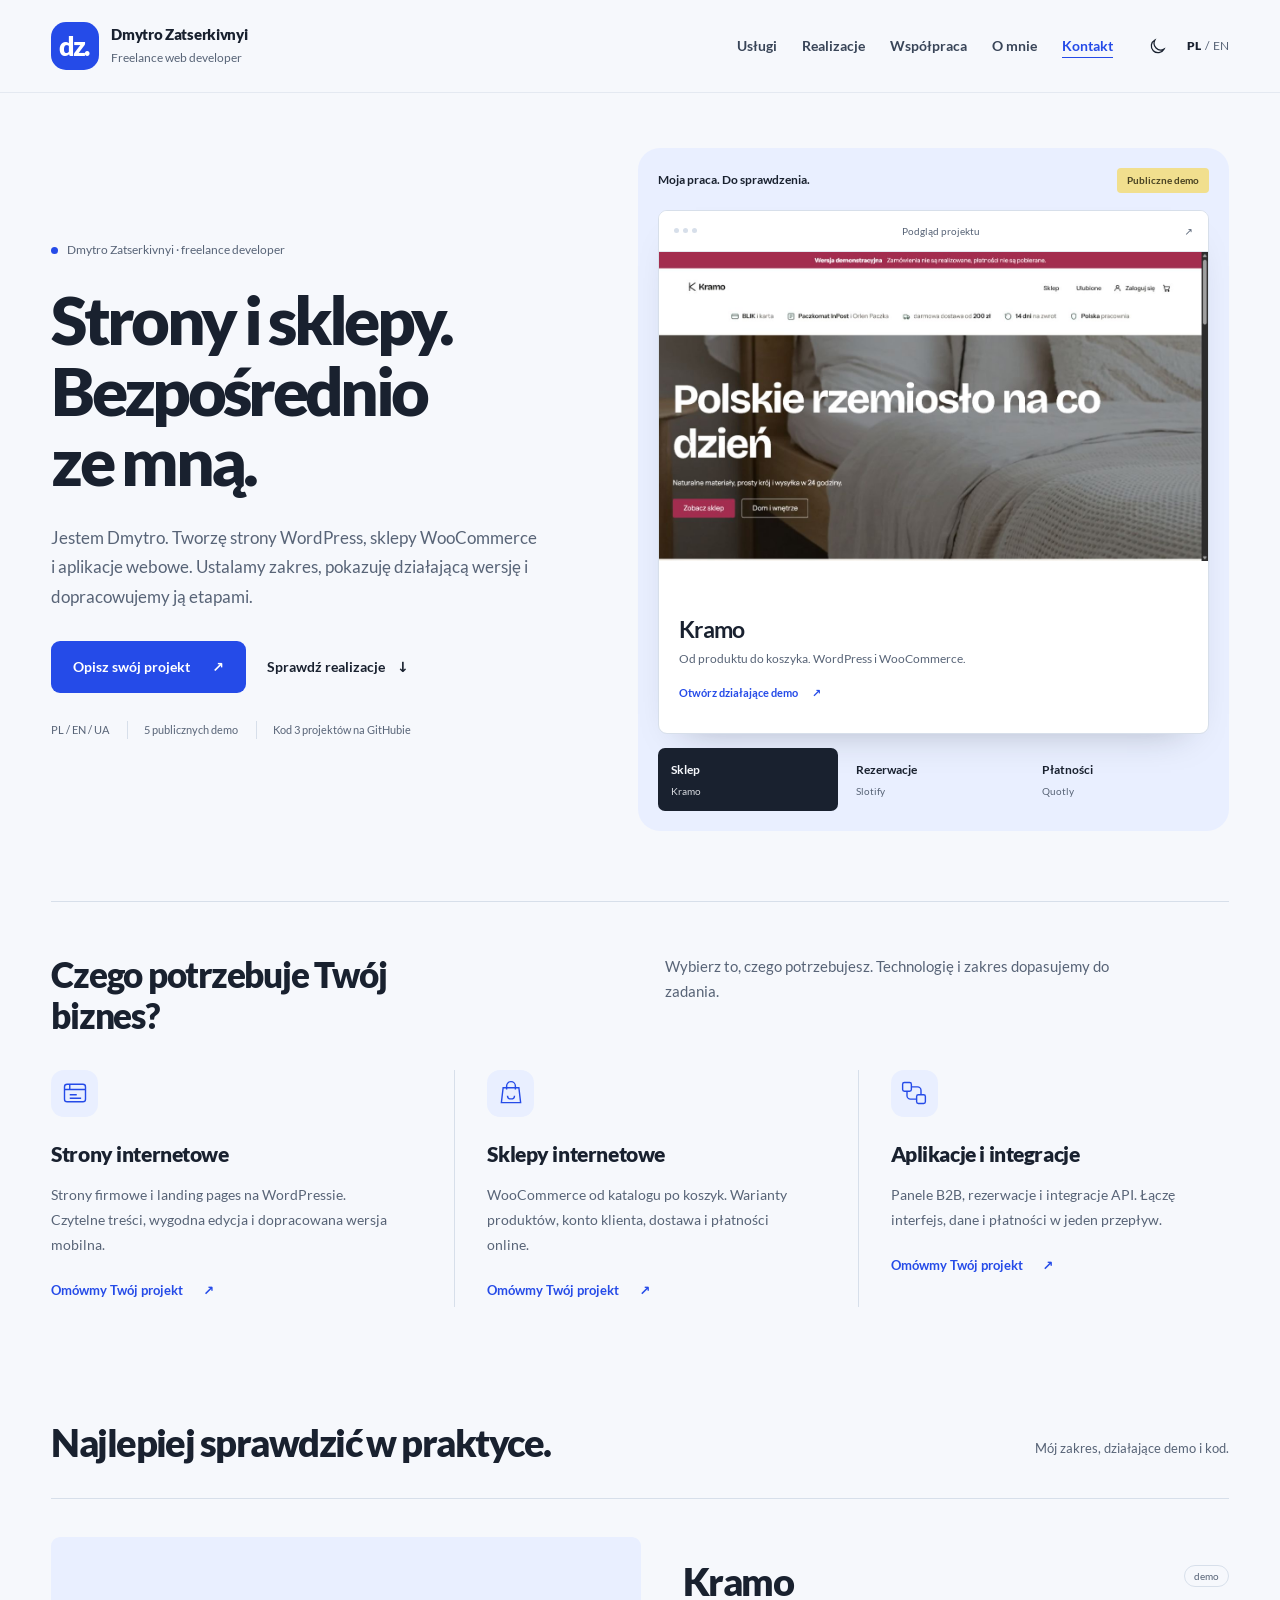
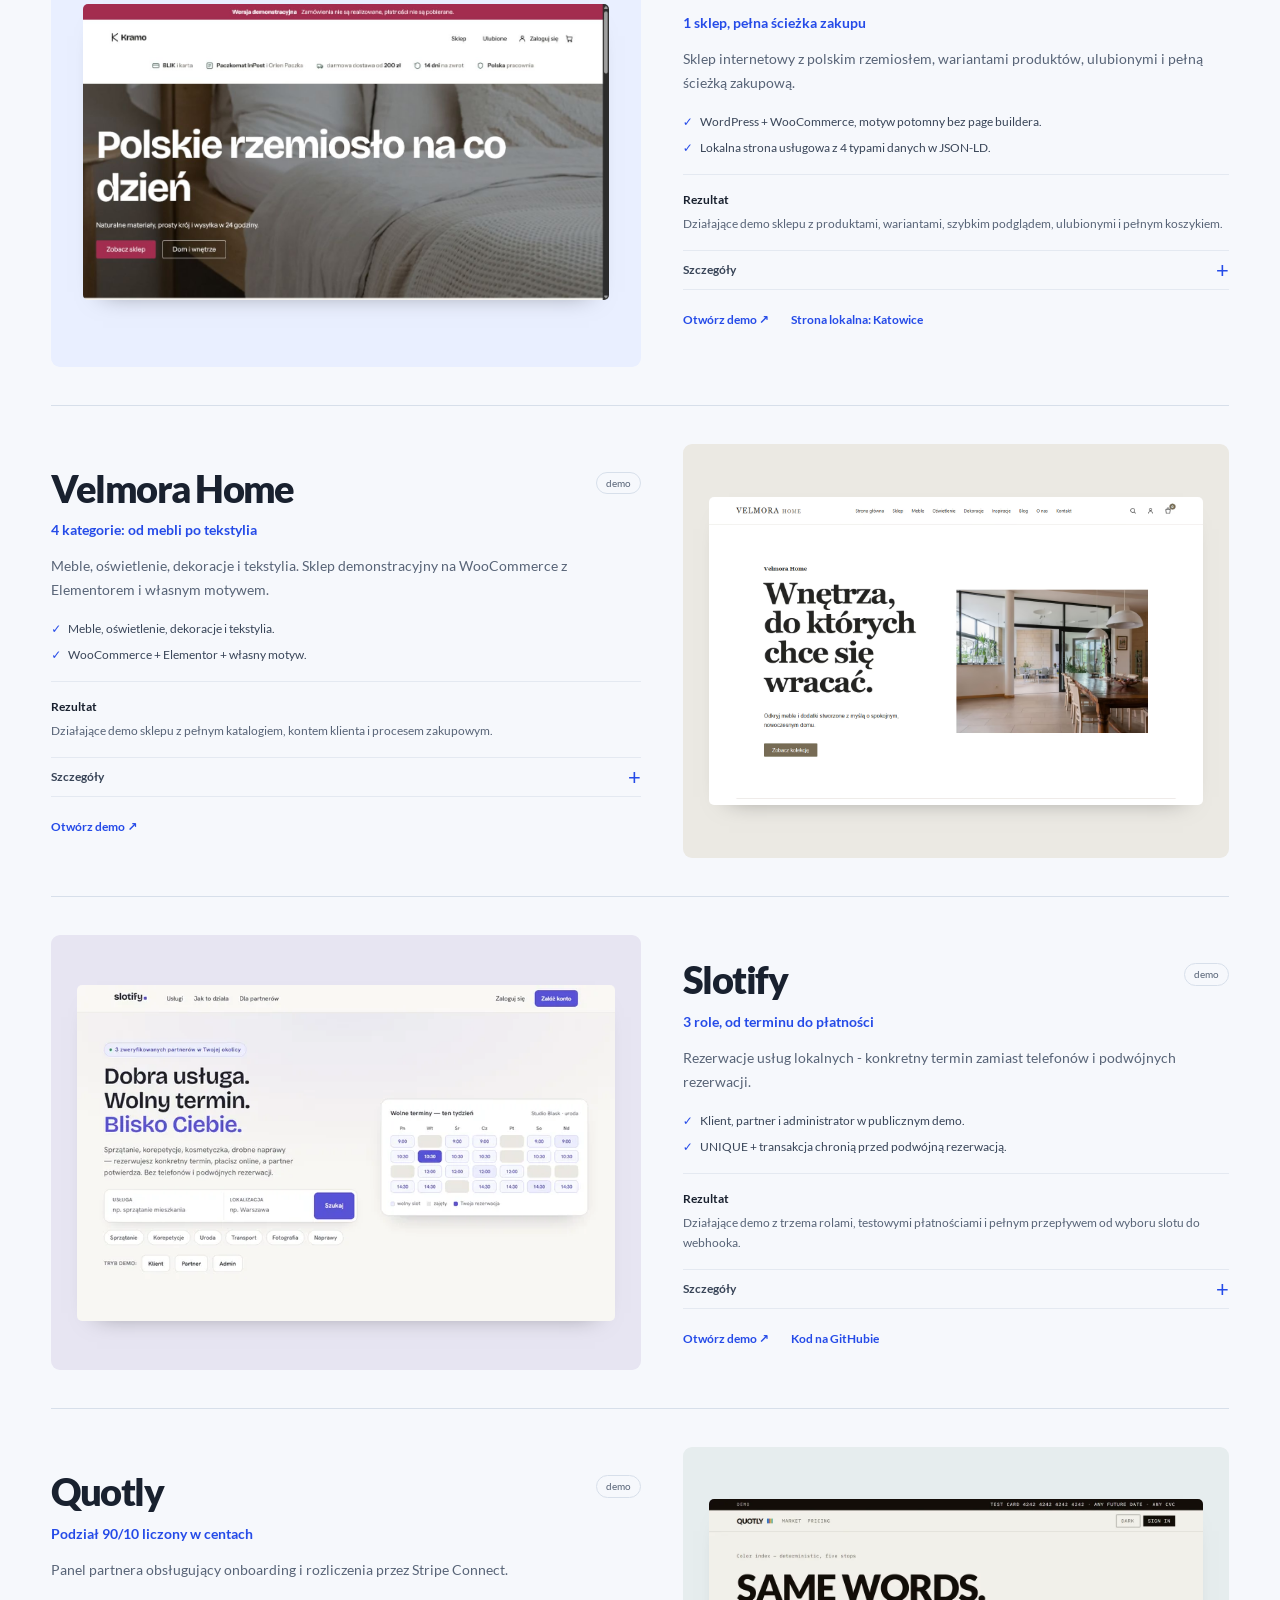
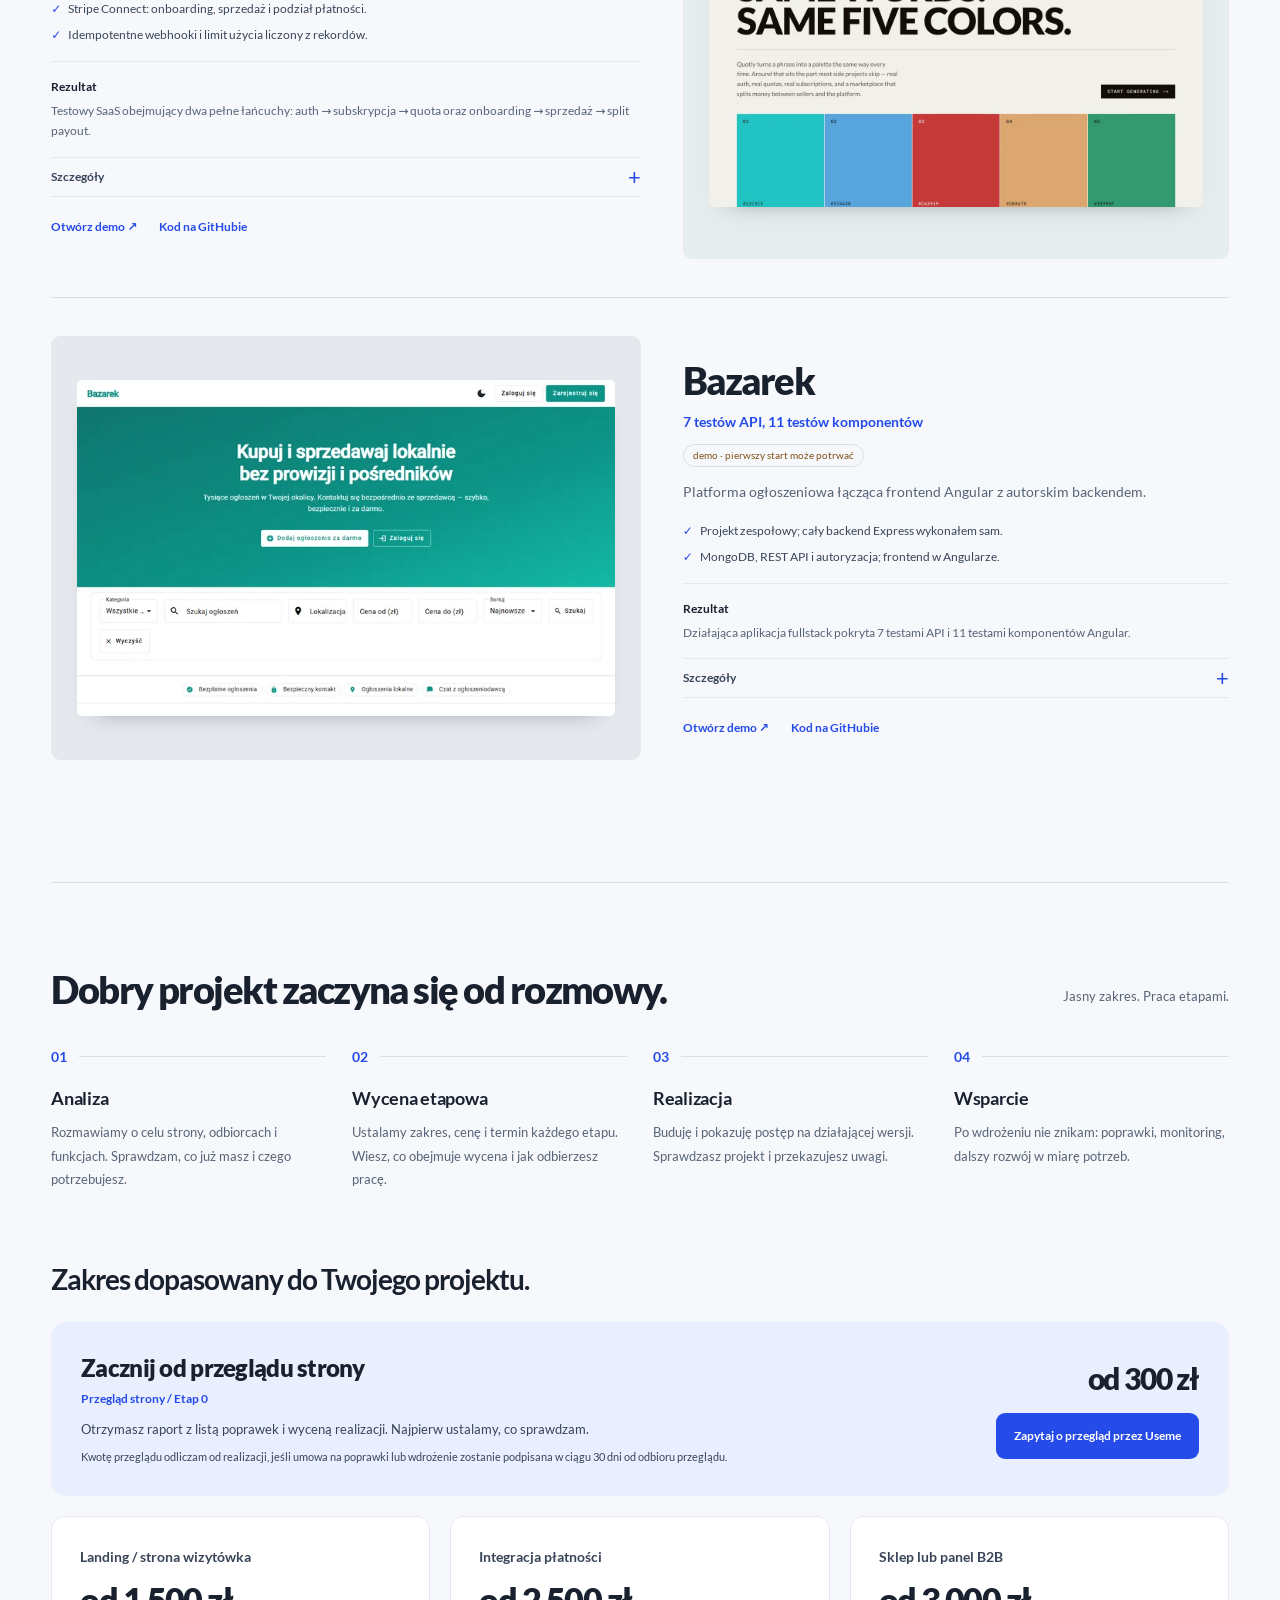
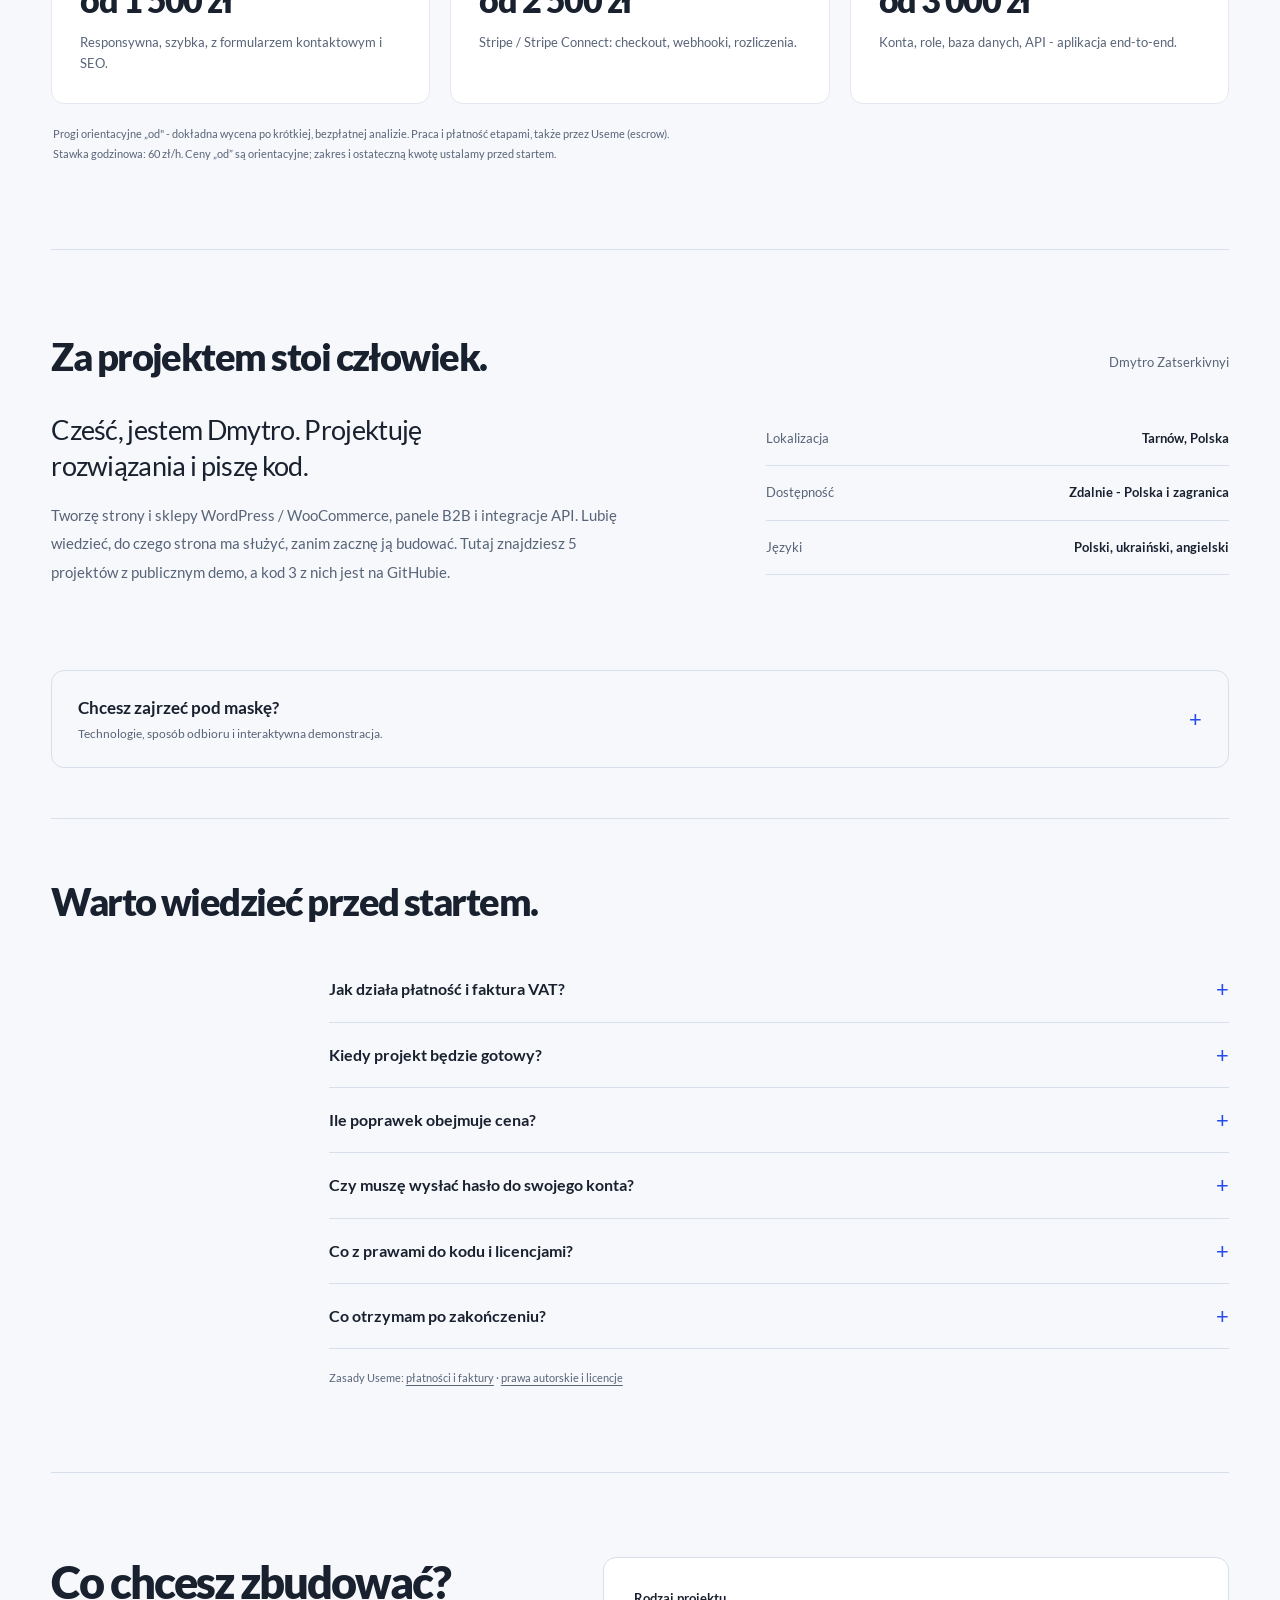
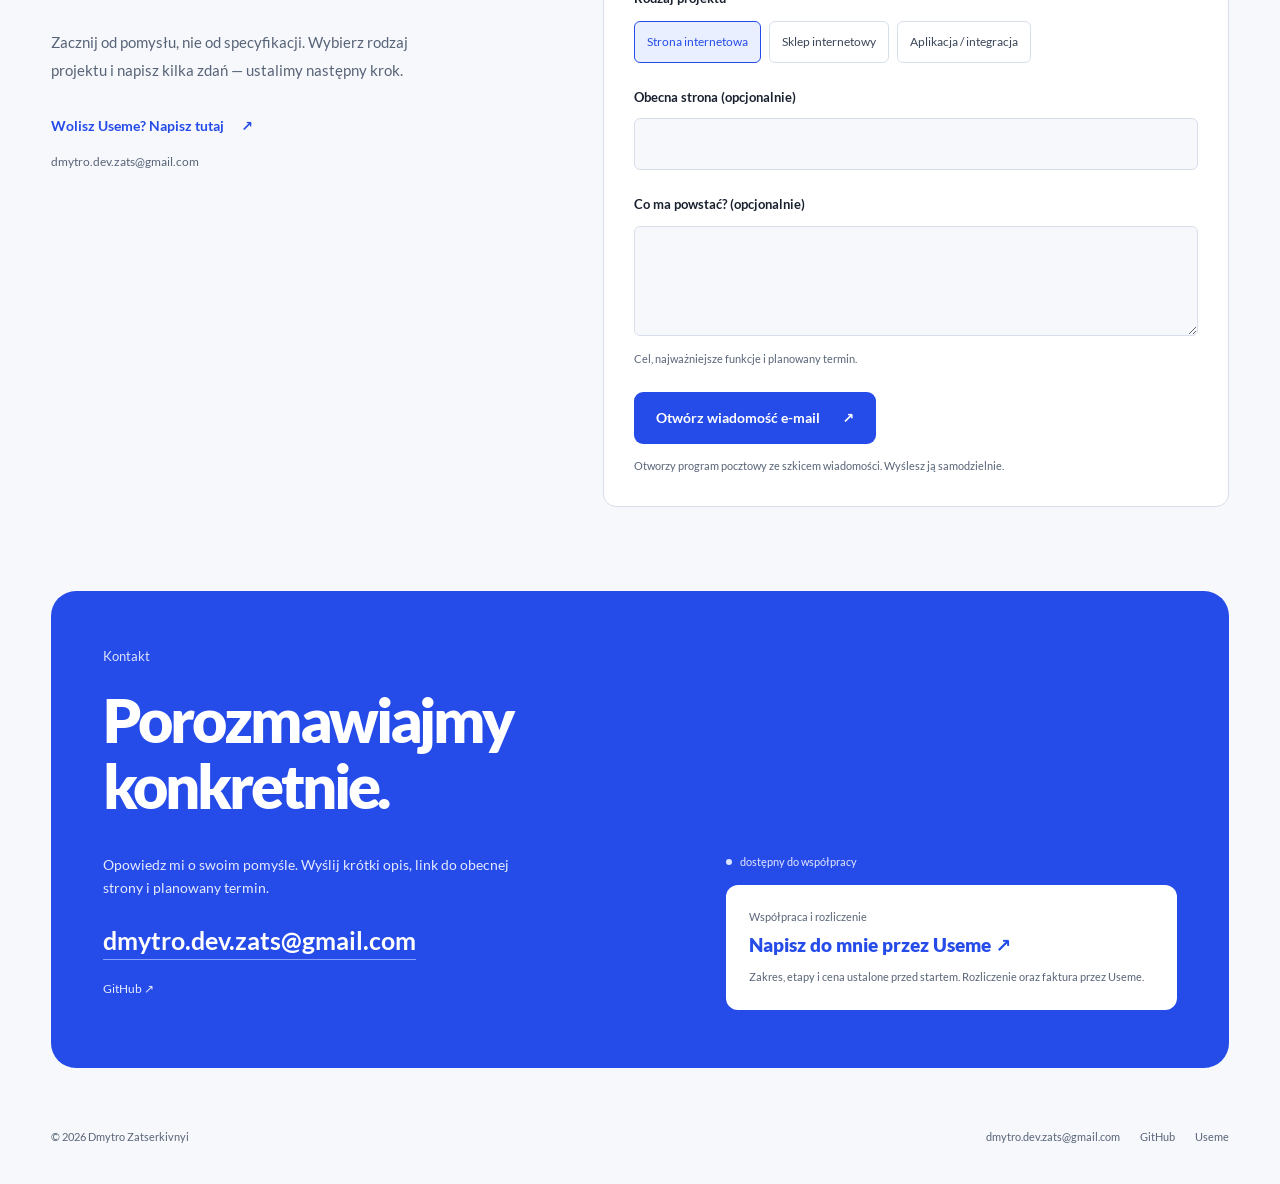
==== commit 4f11f5b8: "Add interactive work showcase and personal freelance presentation" ====
--- a/index.html
+++ b/index.html
@@ -24,6 +24,12 @@
 <meta name="twitter:image" content="https://dmytro-dev.pl/og-image.png">
 <meta name="twitter:image:alt" content="Dmytro Zatserkivnyi · WordPress · WooCommerce · B2B · API">
 <link rel="canonical" href="https://dmytro-dev.pl/">
+
+
+
+
+
+
 <link rel="alternate" hreflang="pl" href="https://dmytro-dev.pl/">
 <link rel="alternate" hreflang="en" href="https://dmytro-dev.pl/en/">
 <link rel="alternate" hreflang="x-default" href="https://dmytro-dev.pl/">
@@ -32,7 +38,8 @@
 <link rel="preload" href="/assets/fonts/lato-400-latin.woff2" as="font" type="font/woff2" crossorigin>
 <link rel="preload" href="/assets/fonts/lato-900-latin.woff2" as="font" type="font/woff2" crossorigin>
 <link rel="stylesheet" href="/assets/fonts/fonts.css">
-<link rel="stylesheet" href="/styles.css?v=20261109c">
+<link rel="stylesheet" href="/styles.css?v=20261109-motion">
+<link rel="stylesheet" href="/portfolio-ui.css?v=20261109-2">
 <script type="application/ld+json">
 {
   "@context": "https://schema.org",
@@ -151,23 +158,30 @@
     <section class="hero" id="home">
       <div class="hero-copy">
         <p class="hero-kicker"><span class="availability-dot" aria-hidden="true"></span><span data-i18n="hero.kicker">Dmytro Zatserkivnyi · freelance developer</span></p>
-        <h1 class="hero-title" data-i18n-html="hero.title"><span>Dobry pomysł</span> <span>zasługuje na</span> <span>dobrą stronę.</span></h1>
-        <p class="hero-description" data-i18n="hero.sub">Tworzę strony WordPress, sklepy WooCommerce i aplikacje webowe. Od pierwszej rozmowy po wdrożenie pracujesz bezpośrednio ze mną.</p>
-        <div class="cta-row"><a class="btn btn-primary" href="https://useme.com/pl/roles/contractor/dmytro-zatserkivnyi,629682/" target="_blank" rel="noopener"><span data-i18n="hero.cta2">Porozmawiajmy o projekcie</span><span aria-hidden="true">↗</span></a><a class="text-link" href="#projects"><span data-i18n="hero.cta1">Zobacz realizacje</span><span aria-hidden="true">↓</span></a></div>
-        <ul class="hero-proof"><li data-i18n="hero.proof1">PL / EN / UA</li><li data-i18n="hero.proof2">Rozliczenie przez Useme</li><li data-i18n="hero.proof3">Bezpośredni kontakt</li></ul>
-      </div>
-      <a class="hero-visual" href="#projects" aria-label="Zobacz projekty Kramo i Slotify" data-i18n-aria-label="hero.previewLabel">
-        <div class="preview-window"><div class="preview-topbar"><i></i><i></i><i></i><span>Kramo / WooCommerce</span></div><img src="/assets/kramo.jpg" alt="" width="1265" height="712" fetchpriority="high" decoding="async"></div>
-        <div class="preview-secondary"><div class="preview-topbar"><i></i><i></i><i></i><span>Slotify / Next.js</span></div><img src="/assets/slotify.webp" alt="" width="1280" height="800" decoding="async"></div>
-        <p class="preview-caption"><span aria-hidden="true">↗</span><span data-i18n="hero.preview">Od sklepu po aplikację. Zajrzyj do realizacji.</span></p>
-      </a>
+        <h1 class="hero-title" data-i18n-html="hero.title"><span>Strony i sklepy.</span> <span>Bezpośrednio</span> <span>ze mną.</span></h1>
+        <p class="hero-description" data-i18n="hero.sub">Jestem Dmytro. Tworzę strony WordPress, sklepy WooCommerce i aplikacje webowe. Ustalamy zakres, pokazuję działającą wersję i dopracowujemy ją etapami.</p>
+        <div class="cta-row"><a class="btn btn-primary" href="#brief"><span data-i18n="hero.cta2">Opisz swój projekt</span><span aria-hidden="true">↗</span></a><a class="text-link" href="#projects"><span data-i18n="hero.cta1">Sprawdź realizacje</span><span aria-hidden="true">↓</span></a></div>
+        <ul class="hero-proof"><li data-i18n="hero.proof1">PL / EN / UA</li><li data-i18n="hero.proof2">5 publicznych demo</li><li data-i18n="hero.proof3">Kod 3 projektów na GitHubie</li></ul>
+      </div>
+      <div class="hero-showcase" data-showcase>
+        <div class="showcase-heading"><span data-i18n="showcase.label">Moja praca. Do sprawdzenia.</span><span class="showcase-mode" data-i18n="showcase.mode">Publiczne demo</span></div>
+        <div class="showcase-browser"><div class="showcase-browserbar" aria-hidden="true"><span><i></i><i></i><i></i></span><span><span data-i18n="showcase.browser">Podgląd projektu</span></span><span>↗</span></div>
+          <div class="showcase-screen">
+            <figure class="showcase-panel" id="showcase-kramo" data-showcase-panel="kramo" data-name="Kramo"><a class="showcase-image" href="https://p01--kramo-wp--bpk4d66g4n48.code.run/" target="_blank" rel="noopener" aria-label="Kramo — demo"><img src="/assets/kramo.jpg" width="1265" height="712" alt="Kramo — WooCommerce" fetchpriority="high" decoding="async"></a><figcaption><div><strong>Kramo</strong><p data-i18n="showcase.kramo">Od produktu do koszyka. WordPress i WooCommerce.</p></div><a href="https://p01--kramo-wp--bpk4d66g4n48.code.run/" target="_blank" rel="noopener" class="showcase-demo"><span data-i18n="showcase.open">Otwórz działające demo</span><span aria-hidden="true">↗</span></a></figcaption></figure>
+            <figure class="showcase-panel" id="showcase-slotify" data-showcase-panel="slotify" data-name="Slotify" hidden><a class="showcase-image" href="https://slotify-rho.vercel.app" target="_blank" rel="noopener" aria-label="Slotify — demo"><img src="/assets/slotify.webp" width="1280" height="800" alt="Slotify — rezerwacje / bookings" decoding="async"></a><figcaption><div><strong>Slotify</strong><p data-i18n="showcase.slotify">Trzy role do sprawdzenia bez zakładania konta.</p></div><a href="https://slotify-rho.vercel.app" target="_blank" rel="noopener" class="showcase-demo"><span data-i18n="showcase.open">Otwórz działające demo</span><span aria-hidden="true">↗</span></a></figcaption></figure>
+            <figure class="showcase-panel" id="showcase-quotly" data-showcase-panel="quotly" data-name="Quotly" hidden><a class="showcase-image" href="https://quotly-flax.vercel.app" target="_blank" rel="noopener" aria-label="Quotly — demo"><img src="/assets/quotly.webp" width="1280" height="800" alt="Quotly — Stripe Connect" decoding="async"></a><figcaption><div><strong>Quotly</strong><p data-i18n="showcase.quotly">Onboarding i rozliczenia Stripe Connect w trybie testowym.</p></div><a href="https://quotly-flax.vercel.app" target="_blank" rel="noopener" class="showcase-demo"><span data-i18n="showcase.open">Otwórz działające demo</span><span aria-hidden="true">↗</span></a></figcaption></figure>
+          </div>
+        </div>
+        <div class="showcase-choices" role="group" aria-label="Wybierz rodzaj projektu" data-i18n-aria-label="showcase.choose" hidden><button type="button" data-showcase-select="kramo" aria-pressed="true" aria-controls="showcase-kramo"><span data-i18n="showcase.store">Sklep</span><small>Kramo</small></button><button type="button" data-showcase-select="slotify" aria-pressed="false" aria-controls="showcase-slotify"><span data-i18n="showcase.booking">Rezerwacje</span><small>Slotify</small></button><button type="button" data-showcase-select="quotly" aria-pressed="false" aria-controls="showcase-quotly"><span data-i18n="showcase.payments">Płatności</span><small>Quotly</small></button></div>
+        <span class="sr-only" role="status" data-showcase-status></span>
+      </div>
     </section>
     <section class="services" id="services">
-      <div class="services-heading"><h2 data-i18n="services.title">Czego potrzebuje Twój biznes?</h2><p data-i18n="services.copy">Nowa strona, sklep czy kolejny krok w rozwoju aplikacji — porozmawiajmy o tym, co chcesz zbudować.</p></div>
+      <div class="services-heading"><h2 data-i18n="services.title">Czego potrzebuje Twój biznes?</h2><p data-i18n="services.copy">Wybierz to, czego potrzebujesz. Technologię i zakres dopasujemy do zadania.</p></div>
       <div class="service-list">
-        <article class="service-item"><span class="service-icon" aria-hidden="true"><svg viewBox="0 0 32 32" fill="none" stroke="currentColor" stroke-width="1.6"><rect x="4" y="6" width="24" height="20" rx="3"/><path d="M4 12h24M10 6v6M10 18h8m-8 4h13"/></svg></span><h3 data-i18n="services.web.title">Strony internetowe</h3><p data-i18n="services.web.copy">Strony firmowe i landing pages na WordPressie. Czytelne treści, wygodna edycja i dopracowana wersja mobilna.</p><a href="#contact"><span data-i18n="services.link">Omówmy Twój projekt</span><span aria-hidden="true">↗</span></a></article>
-        <article class="service-item"><span class="service-icon" aria-hidden="true"><svg viewBox="0 0 32 32" fill="none" stroke="currentColor" stroke-width="1.6"><path d="m7 10-2 17h22l-2-17H7Z"/><path d="M11 12V8a5 5 0 0 1 10 0v4M12 19c0 5 8 5 8 0"/></svg></span><h3 data-i18n="services.shop.title">Sklepy internetowe</h3><p data-i18n="services.shop.copy">WooCommerce od katalogu po koszyk. Warianty produktów, konto klienta, dostawa i płatności online.</p><a href="#contact"><span data-i18n="services.link">Omówmy Twój projekt</span><span aria-hidden="true">↗</span></a></article>
-        <article class="service-item"><span class="service-icon" aria-hidden="true"><svg viewBox="0 0 32 32" fill="none" stroke="currentColor" stroke-width="1.6"><rect x="3" y="4" width="10" height="10" rx="2"/><rect x="19" y="18" width="10" height="10" rx="2"/><path d="M13 9h7a4 4 0 0 1 4 4v5M19 23h-7a4 4 0 0 1-4-4v-5"/></svg></span><h3 data-i18n="services.app.title">Aplikacje i integracje</h3><p data-i18n="services.app.copy">Panele B2B, rezerwacje i integracje API. Łączę interfejs, dane i płatności w jeden przepływ.</p><a href="#contact"><span data-i18n="services.link">Omówmy Twój projekt</span><span aria-hidden="true">↗</span></a></article>
+        <article class="service-item"><span class="service-icon" aria-hidden="true"><svg viewBox="0 0 32 32" fill="none" stroke="currentColor" stroke-width="1.6"><rect x="4" y="6" width="24" height="20" rx="3"/><path d="M4 12h24M10 6v6M10 18h8m-8 4h13"/></svg></span><h3 data-i18n="services.web.title">Strony internetowe</h3><p data-i18n="services.web.copy">Strony firmowe i landing pages na WordPressie. Czytelne treści, wygodna edycja i dopracowana wersja mobilna.</p><a href="#brief"><span data-i18n="services.link">Omówmy Twój projekt</span><span aria-hidden="true">↗</span></a></article>
+        <article class="service-item"><span class="service-icon" aria-hidden="true"><svg viewBox="0 0 32 32" fill="none" stroke="currentColor" stroke-width="1.6"><path d="m7 10-2 17h22l-2-17H7Z"/><path d="M11 12V8a5 5 0 0 1 10 0v4M12 19c0 5 8 5 8 0"/></svg></span><h3 data-i18n="services.shop.title">Sklepy internetowe</h3><p data-i18n="services.shop.copy">WooCommerce od katalogu po koszyk. Warianty produktów, konto klienta, dostawa i płatności online.</p><a href="#brief"><span data-i18n="services.link">Omówmy Twój projekt</span><span aria-hidden="true">↗</span></a></article>
+        <article class="service-item"><span class="service-icon" aria-hidden="true"><svg viewBox="0 0 32 32" fill="none" stroke="currentColor" stroke-width="1.6"><rect x="3" y="4" width="10" height="10" rx="2"/><rect x="19" y="18" width="10" height="10" rx="2"/><path d="M13 9h7a4 4 0 0 1 4 4v5M19 23h-7a4 4 0 0 1-4-4v-5"/></svg></span><h3 data-i18n="services.app.title">Aplikacje i integracje</h3><p data-i18n="services.app.copy">Panele B2B, rezerwacje i integracje API. Łączę interfejs, dane i płatności w jeden przepływ.</p><a href="#brief"><span data-i18n="services.link">Omówmy Twój projekt</span><span aria-hidden="true">↗</span></a></article>
       </div>
     </section>
 
@@ -175,9 +189,9 @@
     <!-- REALIZACJE — publiczne demo i własny zakres pracy -->
     <section id="projects">
       <div class="fig-head reveal">
-        <h2 class="fig-label" data-i18n="projects.title">Pomysły zamienione w działające projekty.</h2>
-        <span class="fig-rule"></span>
-        <span class="fig-sub" data-i18n="projects.eyebrow">5 projektów. Każdy możesz sprawdzić.</span>
+        <h2 class="fig-label" data-i18n="projects.title">Najlepiej sprawdzić w praktyce.</h2>
+        <span class="fig-rule"></span>
+        <span class="fig-sub" data-i18n="projects.eyebrow">Mój zakres, działające demo i kod.</span>
       </div>
       <div class="projects-grid" id="projectsGrid">
 <article class="project-card reveal" data-project-id="kramo">
@@ -482,9 +496,19 @@
       </div>
     </section>
 
+    <section class="brief-section" id="brief">
+      <div class="brief-intro"><h2 data-i18n="brief.title">Co chcesz zbudować?</h2><p data-i18n="brief.copy">Zacznij od pomysłu, nie od specyfikacji. Wybierz rodzaj projektu i napisz kilka zdań — ustalimy następny krok.</p><a href="https://useme.com/pl/roles/contractor/dmytro-zatserkivnyi,629682/" target="_blank" rel="noopener" class="brief-useme"><span data-i18n="brief.useme">Wolisz Useme? Napisz tutaj</span><span aria-hidden="true">↗</span></a><a class="brief-direct" href="mailto:dmytro.dev.zats@gmail.com">dmytro.dev.zats@gmail.com</a></div>
+      <form class="brief-form" data-brief-form hidden>
+        <fieldset><legend data-i18n="brief.type">Rodzaj projektu</legend><div class="brief-types"><label><input type="radio" name="projectType" value="website" checked><span data-i18n="brief.website">Strona internetowa</span></label><label><input type="radio" name="projectType" value="store"><span data-i18n="brief.store">Sklep internetowy</span></label><label><input type="radio" name="projectType" value="app"><span data-i18n="brief.app">Aplikacja / integracja</span></label></div></fieldset>
+        <label class="brief-label" for="briefWebsite" data-i18n="brief.url">Obecna strona (opcjonalnie)</label><input id="briefWebsite" name="website" type="text" inputmode="url" maxlength="500" autocomplete="url">
+        <label class="brief-label" for="briefDescription" data-i18n="brief.description">Co ma powstać? (opcjonalnie)</label><textarea id="briefDescription" name="description" rows="3" maxlength="2000" aria-describedby="briefHint"></textarea><p class="brief-hint" id="briefHint" data-i18n="brief.hint">Cel, najważniejsze funkcje i planowany termin.</p>
+        <a href="mailto:dmytro.dev.zats@gmail.com" class="btn btn-primary" data-brief-email><span data-i18n="brief.email">Otwórz wiadomość e-mail</span><span aria-hidden="true">↗</span></a><p class="brief-note" data-i18n="brief.note">Otworzy program pocztowy ze szkicem wiadomości. Wyślesz ją samodzielnie.</p>
+      </form>
+    </section>
+
     <section id="contact" class="contact">
       <div class="fig-label" data-i18n="nav.contact">Kontakt</div>
-      <h2 class="contact-head" data-i18n-html="contact.head">Zróbmy coś dobrego.</h2>
+      <h2 class="contact-head" data-i18n-html="contact.head">Porozmawiajmy konkretnie.</h2>
       <div class="contact-row">
         <div>
           <p class="contact-sub" data-i18n="contact.lead">Opowiedz mi o swoim pomyśle. Wyślij krótki opis, link do obecnej strony i planowany termin.</p>
@@ -528,6 +552,7 @@
   </div>
 </noscript>
 
-<script src="/app.js?v=20261109" defer></script>
+<script src="/app.js?v=20261109-motion" defer></script>
+<script type="module" src="/portfolio-ui.js?v=20261109"></script>
 </body>
 </html>
--- a/styles.css
+++ b/styles.css
@@ -305,11 +305,11 @@
 }
 
 .hero {
-  display:grid;
-  grid-template-columns:1.05fr 1fr;
-  align-items:center;
-  gap:42px;
-  padding-block:64px 76px;
+  display: grid;
+  grid-template-columns: .95fr 1.05fr;
+  align-items: center;
+  gap: 52px;
+  padding-block: 55px 70px;
 }
 
 .hero-kicker {
@@ -330,10 +330,10 @@
 }
 
 .hero-title {
-  font-size:clamp(48px,5.75vw,80px);
-  font-weight:900;
-  line-height:1.055;
-  letter-spacing:-.055em;
+  font-size: clamp(46px,5.2vw,73px);
+  font-weight: 900;
+  line-height: 1.06;
+  letter-spacing: -.055em;
 }
 
 .hero-title span {
@@ -408,90 +408,6 @@
   border-left:1px solid var(--rule);
 }
 
-.hero-visual {
-  display:block;
-  position:relative;
-  height:510px;
-  isolation:isolate;
-  min-width:0;
-}
-
-.hero-visual::before {
-  content:'';
-  position:absolute;
-  inset:0 14px 24px 26px;
-  background:var(--panel-2);
-  border-radius:42px 42px 120px 42px;
-  z-index:-1;
-}
-
-.preview-window,.preview-secondary {
-  background:#fff;
-  border:1px solid #d8e0ef;
-  box-shadow:0 22px 44px -24px rgba(30,53,114,.45);
-  overflow:hidden;
-  border-radius:11px;
-  position:absolute;
-}
-
-.preview-window {
-  width:97%;
-  top:64px;
-  left:-10px;
-  transform:rotate(-5deg);
-}
-
-.preview-window img,.preview-secondary img {
-  width:100%;
-}
-
-.preview-secondary {
-  width:64%;
-  top:215px;
-  right:-5px;
-  transform:rotate(6deg);
-}
-
-.preview-topbar {
-  display:flex;
-  gap:4px;
-  align-items:center;
-  padding:10px 12px;
-  background:#fff;
-  border-bottom:1px solid #e5eaf3;
-}
-
-.preview-topbar i {
-  width:5px;
-  height:5px;
-  background:#c2cde0;
-  border-radius:50%;
-}
-
-.preview-topbar span {
-  flex:1;
-  text-align:center;
-  color:#586477;
-  font-size:9px;
-  padding-right:18px;
-}
-
-.preview-caption {
-  position:absolute;
-  bottom:0;
-  left:30px;
-  display:flex;
-  align-items:center;
-  gap:10px;
-  font-size:12px;
-  color:var(--muted);
-}
-
-.preview-caption>span:first-child {
-  color:var(--accent);
-  font-size:23px;
-}
-
 .services {
   border-top:1px solid var(--rule);
   padding-top:52px;
@@ -608,18 +524,20 @@
 }
 
 .projects-grid {
-  display:grid;
-  grid-template-columns:repeat(2,minmax(0,1fr));
-  gap:30px;
-  align-items:start;
+  display: grid;
+  grid-template-columns: minmax(0,1fr);
+  gap: 0;
 }
 
 .project-card {
-  background:var(--panel);
-  border-radius:18px;
-  border:1px solid var(--rule-soft);
-  overflow:hidden;
-  min-width:0;
+  display: grid;
+  grid-template-columns: 1.08fr 1fr;
+  gap: 42px;
+  padding: 38px 0;
+  border-top: 1px solid var(--rule);
+  background: transparent;
+  border-radius: 0;
+  min-width: 0;
 }
 
 .project-card:first-child {
@@ -629,12 +547,14 @@
 }
 
 .project-media {
-  display:flex;
-  align-items:center;
-  background:var(--shot-bg);
-  padding:22px;
-  height:280px;
-  overflow:hidden;
+  display: flex;
+  align-items: center;
+  background: var(--shot-bg);
+  padding: 26px;
+  min-height: 390px;
+  height: 100%;
+  overflow: hidden;
+  border-radius: 9px;
 }
 
 .project-media img {
@@ -675,8 +595,8 @@
 }
 
 .project-content {
-  padding:28px;
-  min-width:0;
+  padding: 22px 0;
+  min-width: 0;
 }
 
 .project-summary {
@@ -685,11 +605,11 @@
 }
 
 .case-name {
-  font-size:29px;
-  line-height:1.2;
-  letter-spacing:-.04em;
-  font-weight:900;
-  padding-right:60px;
+  font-size: 38px;
+  line-height: 1.2;
+  letter-spacing: -.04em;
+  font-weight: 900;
+  padding-right: 60px;
 }
 
 .case-headline {
@@ -1589,16 +1509,7 @@
   .hero {
     gap:25px;
   }
-  .hero-visual {
-    height:450px;
-  }
-  .preview-window {
-    top:70px;
-  }
-  .preview-secondary {
-    top:200px;
-  }
-  .hero-proof {
+.hero-proof {
     font-size:10px;
     gap:6px 12px;
   }
@@ -1642,24 +1553,7 @@
     font-size:10px;
     margin-bottom:20px;
   }
-  .hero-visual {
-    height:370px;
-  }
-  .preview-window {
-    top:65px;
-  }
-  .preview-secondary {
-    top:165px;
-  }
-  .preview-caption {
-    left:22px;
-    font-size:10px;
-  }
-  .hero-visual::before {
-    inset:15px 0 22px 8px;
-    border-radius:30px 30px 80px 30px;
-  }
-  .hero .cta-row {
+.hero .cta-row {
     gap:8px 18px;
     margin-top:22px;
   }
@@ -1702,10 +1596,10 @@
     max-width:180px;
     font-size:12px;
   }
-  .project-card:first-child {
+  .project-card, .project-card:first-child {
     grid-template-columns:1fr;
   }
-  .project-card:first-child .project-media {
+  .project-media, .project-card:first-child .project-media {
     min-height:0;
     height:auto;
     padding:30px;
@@ -1896,39 +1790,7 @@
   .hero-proof li+li {
     padding-left:12px;
   }
-  .hero-visual {
-    height:clamp(300px,81vw,440px);
-    margin-top:0;
-  }
-  .hero-visual::before {
-    inset:4px 8px 20px 12px;
-    border-radius:25px 25px 75px 25px;
-  }
-  .preview-window {
-    width:94%;
-    left:0;
-    top:33px;
-    transform:rotate(-4deg);
-  }
-  .preview-secondary {
-    width:66%;
-    top:auto;
-    bottom:47px;
-    right:0;
-    transform:rotate(5deg);
-  }
-  .preview-caption {
-    left:14px;
-    bottom:0;
-    font-size:10px;
-  }
-  .preview-topbar {
-    padding:7px 9px;
-  }
-  .preview-topbar span {
-    font-size:7px;
-  }
-  .services {
+.services {
     padding-block:35px 45px;
   }
   .services-heading {
--- a/portfolio-ui.css
+++ b/portfolio-ui.css
@@ -0,0 +1,151 @@
+/* Deliberate interactions: a real-work showcase and a local project brief. */
+.hero-showcase {
+  min-width: 0;
+  padding: 20px;
+  background: var(--panel-2);
+  border-radius: 22px;
+}
+.showcase-heading {
+  display: flex;
+  align-items: center;
+  justify-content: space-between;
+  flex-wrap: wrap;
+  gap: 10px;
+  margin-bottom: 17px;
+  font-size: 12px;
+  font-weight: 700;
+}
+.showcase-mode {
+  padding: 4px 10px;
+  border-radius: 4px;
+  background: #f1df8e;
+  color: #494323;
+  font-size: 10px;
+}
+.showcase-browser {
+  overflow: hidden;
+  background: var(--panel);
+  border: 1px solid var(--rule);
+  border-radius: 9px;
+  box-shadow: 0 18px 38px -25px rgba(25, 33, 47, .35);
+}
+.showcase-browserbar {
+  display: flex;
+  justify-content: space-between;
+  align-items: center;
+  padding: 12px 15px;
+  background: var(--panel);
+  border-bottom: 1px solid var(--rule-soft);
+  color: var(--muted);
+  font-size: 10px;
+}
+.showcase-browserbar > span:first-child { display: flex; gap: 4px; }
+.showcase-browserbar i { width: 5px; height: 5px; border-radius: 50%; background: var(--rule); }
+.showcase-screen { overflow: hidden; }
+.showcase-image { display: block; aspect-ratio: 16 / 10; overflow: hidden; background: #fff; }
+.showcase-image img { width: 100%; height: 100%; object-fit: contain; object-position: top; transition: transform .6s cubic-bezier(.2,.7,.2,1); }
+.showcase-panel figcaption { padding: 20px; min-height: 138px; }
+.showcase-panel strong { font-size: 23px; letter-spacing: -.03em; line-height: 1.3; }
+.showcase-panel p { color: var(--muted); font-size: 12px; line-height: 1.65; margin-top: 4px; }
+.showcase-demo { display: inline-flex; align-items: center; gap: 14px; color: var(--accent); font-size: 11px; font-weight: 700; margin-top: 12px; padding-block: 3px; }
+.showcase-demo > span:last-child { transition: transform .2s ease; }
+.showcase-demo:hover > span:last-child { transform: translate(3px,-3px); }
+.showcase-choices { display: grid; grid-template-columns: repeat(3,minmax(0,1fr)); gap: 5px; margin-top: 14px; }
+.showcase-choices button { text-align: left; border: 1px solid transparent; background: transparent; border-radius: 7px; padding: 11px 12px; min-height: 62px; transition: background .2s, color .2s; }
+.showcase-choices button span, .showcase-choices button small { display: block; }
+.showcase-choices button span { font-size: 12px; font-weight: 700; }
+.showcase-choices button small { font-size: 10px; margin-top: 3px; color: var(--muted); }
+.showcase-choices button[aria-pressed='true'] { background: var(--text); color: var(--bg); }
+.showcase-choices button[aria-pressed='true'] small { color: var(--bg); opacity: .85; }
+.showcase-choices button:hover:not([aria-pressed='true']) { border-color: var(--rule); background: var(--panel); }
+.showcase-choices button:focus-visible { outline-offset: 1px; }
+.brief-section { display: grid; grid-template-columns: .85fr 1.15fr; gap: 90px; align-items: start; border-top: 1px solid var(--rule); }
+.brief-intro { position: sticky; top: 135px; }
+.brief-intro h2 { font-size: clamp(35px,3.5vw,49px); line-height: 1.12; letter-spacing: -.045em; font-weight: 900; }
+.brief-intro > p { color: var(--muted); font-size: 15px; line-height: 1.85; margin-top: 22px; max-width: 390px; }
+.brief-useme { display: inline-flex; gap: 17px; color: var(--accent); font-size: 14px; font-weight: 700; margin-top: 24px; padding-block: 6px; }
+.brief-direct { display: block; color: var(--muted); font-size: 12px; margin-top: 9px; overflow-wrap: anywhere; }
+.brief-useme:hover, .brief-direct:hover { text-decoration: underline; text-underline-offset: 4px; }
+.brief-form { background: var(--panel); border: 1px solid var(--rule); border-radius: 13px; padding: 30px; }
+.brief-form fieldset { border: 0; min-width: 0; }
+.brief-form legend, .brief-label { font-size: 13px; font-weight: 700; color: var(--text); }
+.brief-types { display: flex; flex-wrap: wrap; gap: 8px; margin-top: 12px; }
+.brief-types label { position: relative; cursor: pointer; }
+.brief-types input { position: absolute; width: 1px; height: 1px; opacity: 0; }
+.brief-types span { display: block; padding: 10px 12px; border: 1px solid var(--rule); border-radius: 6px; font-size: 12px; color: var(--text-2); transition: background .18s, border-color .18s; }
+.brief-types input:checked + span { border-color: var(--accent); background: var(--accent-wash); color: var(--accent); }
+.brief-types input:focus-visible + span { outline: 3px solid var(--accent); outline-offset: 3px; }
+.brief-label { display: block; margin: 24px 0 10px; }
+.brief-form input[type='text'], .brief-form textarea { width: 100%; border: 1px solid var(--rule); background: var(--bg); color: var(--text); border-radius: 6px; padding: 13px 14px; font: 14px/1.7 var(--sans); }
+.brief-form textarea { resize: vertical; min-height: 110px; max-height: 500px; }
+.brief-form input[type='text']:focus, .brief-form textarea:focus { border-color: var(--accent); }
+.brief-hint { color: var(--muted); font-size: 11px; margin-top: 7px; }
+.brief-form .btn { margin-top: 24px; }
+.brief-note { color: var(--muted); font-size: 11px; line-height: 1.7; margin-top: 13px; max-width: 420px; }
+.btn > span:last-child[aria-hidden] { transition: transform .22s ease; }
+.btn:hover > span:last-child[aria-hidden] { transform: translate(3px,-3px); }
+@media (hover: hover) and (pointer: fine) {
+  .project-media img { transition: transform .7s cubic-bezier(.2,.7,.2,1); }
+  .project-media:hover img, .showcase-image:hover img { transform: scale(1.035); }
+}
+@media (min-width: 851px) {
+  .project-card:nth-child(even) .project-media { order: 2; }
+  .project-card:nth-child(even) .project-content { order: 1; }
+}
+@media (prefers-reduced-motion: no-preference) {
+  .js .hero-title span { animation: title-arrive .8s cubic-bezier(.16,.8,.2,1) both; }
+  .js .hero-title span:nth-child(2) { animation-delay: .09s; }
+  .js .hero-title span:nth-child(3) { animation-delay: .18s; }
+  .js .hero-showcase { animation: work-arrive .9s cubic-bezier(.16,.8,.2,1) .15s both; }
+}
+@keyframes title-arrive { from { clip-path: inset(100% 0 0); transform: translateY(20px); } to { clip-path: inset(-5% 0 -10%); transform: translateY(0); } }
+@keyframes work-arrive { from { opacity: 0; transform: translateY(16px) scale(.985); } to { opacity: 1; transform: translateY(0) scale(1); } }
+@media (max-width: 1100px) {
+  .hero-showcase { padding: 15px; }
+  .showcase-heading { font-size: 11px; }
+  .showcase-mode { font-size: 9px; }
+  .showcase-panel figcaption { padding: 17px; min-height: 145px; }
+  .brief-section { gap: 45px; }
+}
+@media (max-width: 850px) {
+  .showcase-heading { display: block; }
+  .showcase-mode { display: inline-block; margin-top: 8px; }
+  .showcase-choices button { padding: 8px; }
+  .showcase-choices button span { font-size: 10px; }
+  .showcase-choices button small { font-size: 9px; }
+  .brief-section { gap: 30px; }
+  .brief-form { padding: 23px; }
+  .brief-types { gap: 7px; }
+}
+@media (max-width: 640px) {
+  .hero-showcase { border-radius: 13px; padding: 14px; margin-top: 5px; }
+  .showcase-heading { display: flex; font-size: 11px; gap: 8px; margin-bottom: 13px; }
+  .showcase-mode { margin: 0; font-size: 9px; padding: 4px 7px; }
+  .showcase-browserbar { padding: 9px 12px; font-size: 8px; }
+  .showcase-panel figcaption { padding: 16px; min-height: 139px; }
+  .showcase-panel strong { font-size: 24px; }
+  .showcase-panel p { font-size: 12px; }
+  .showcase-choices { gap: 4px; margin-top: 9px; }
+  .showcase-choices button { padding: 10px; min-height: 60px; }
+  .showcase-choices button span { font-size: 11px; }
+  .showcase-choices button small { font-size: 10px; }
+  .brief-section { grid-template-columns: 1fr; gap: 26px; }
+  .brief-intro { position: static; }
+  .brief-intro h2 { font-size: 36px; }
+  .brief-intro > p { font-size: 14px; margin-top: 17px; }
+  .brief-useme { margin-top: 15px; font-size: 13px; }
+  .brief-form { padding: 22px; }
+  .brief-form .btn { width: 100%; font-size: 13px; gap: 15px; }
+  .brief-types span { font-size: 11px; padding: 9px 10px; }
+}
+@media (max-width: 370px) {
+  .showcase-heading { font-size: 10px; }
+  .showcase-mode { font-size: 8px; }
+  .showcase-choices button { padding: 8px 7px; }
+  .showcase-choices button span { font-size: 10px; }
+  .brief-form { padding: 18px; }
+}
+@media (prefers-reduced-motion: reduce) {
+  .hero-showcase, .hero-title span { animation: none !important; }
+  .showcase-image img, .project-media img, .btn > span, .showcase-demo > span { transition: none !important; transform: none !important; }
+}
